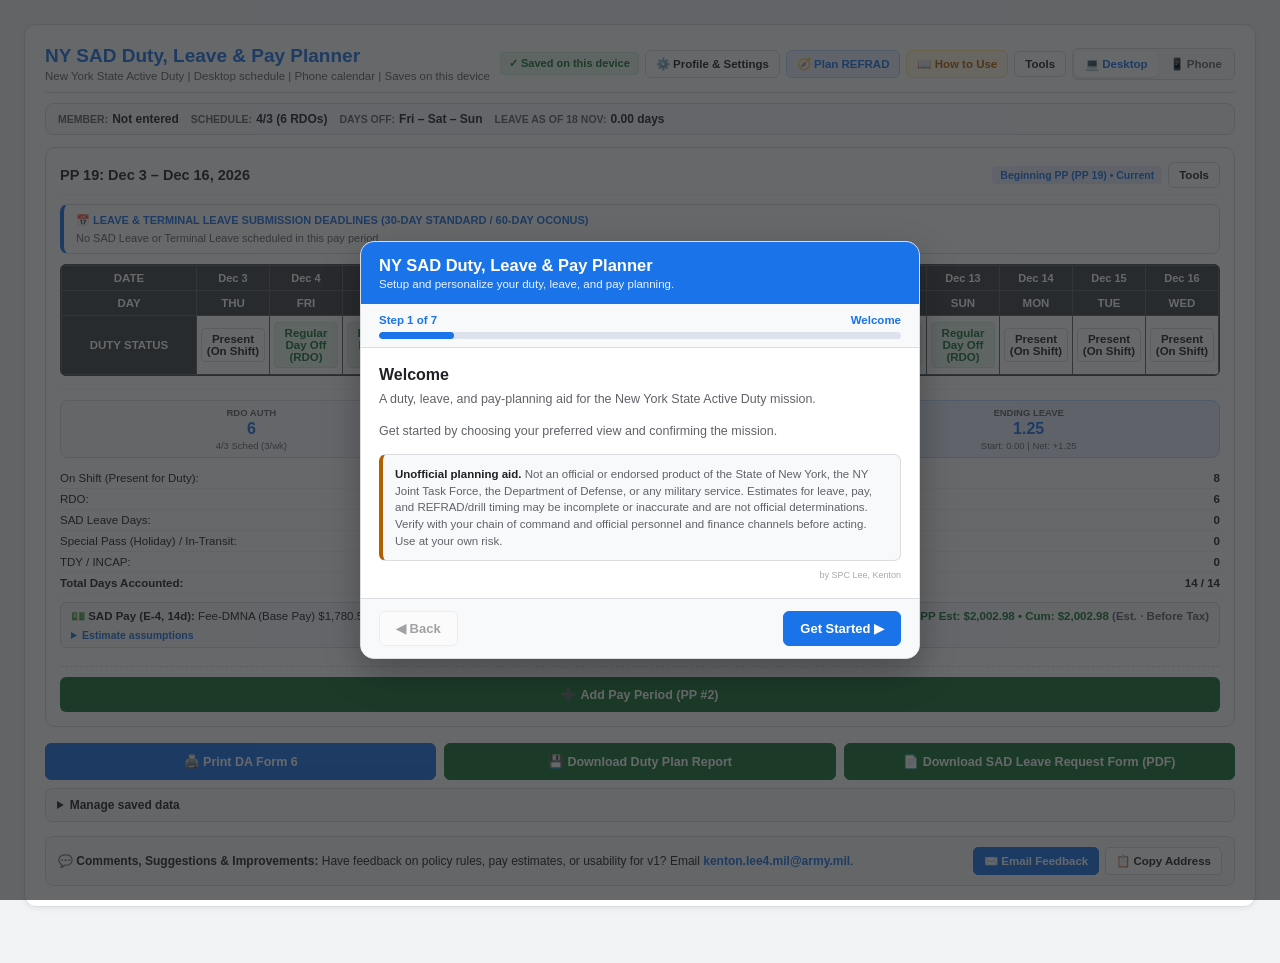
==== index.html @ 1befee6a "Show ZIP/MHA after BAH entitlement, tiny credit, shorter disclaimer, app icons Co-authored-by: copil" ====
<!DOCTYPE html>
<html lang="en">
<head>
  <meta charset="UTF-8">
  <meta name="viewport" content="width=device-width, initial-scale=1.0, maximum-scale=1.0, user-scalable=no">
  <link rel="manifest" href="./manifest.json">
  <meta name="theme-color" content="#1a73e8">
  <link rel="icon" type="image/png" href="./icons/icon-192.png">
  <link rel="apple-touch-icon" href="./icons/apple-touch-icon.png">
  <meta name="apple-mobile-web-app-capable" content="yes">
  <meta name="apple-mobile-web-app-title" content="NY SAD Planner">
  <title>NY SAD Duty, Leave &amp; Pay Planner</title>
  <style>
<!-- 01-theme-and-layout.css -->

/*
 * Maintainer map: edit the light/dark theme tokens in [EDIT-COLORS]; component and
 * responsive layout styles follow. Rebuild generated HTML with build.ps1.
 */

html, body {
  height: 100%;
  margin: 0;
  padding: 0;
}

/* ====================================================================================
   [EDIT-COLORS] THEME COLORS
   ==================================================================================== */
:root {
  color-scheme: light;
  --primary: #1a73e8;
  --primary-bg: #e8f0fe;
  --success: #137333;
  --success-bg: #e6f4ea;
  --danger: #c5221f;
  --danger-bg: #fce8e6;
  --warning: #b06000;
  --warning-bg: #fef7e0;
  --border: #dadce0;
  --bg-light: #f8f9fa;
  --surface: #ffffff;
  --page-bg: #f1f3f4;
  --text-main: #202124;
  --text-sub: #5f6368;
  --primary-strong: #174ea6;
  --warning-strong: #7a4300;
  --status-rdo-bg: #e6f4ea;
  --status-rdo-text: #137333;
  --status-rdo-border: #ceead6;
  --status-leave-bg: #e8f0fe;
  --status-leave-text: #1a73e8;
  --status-leave-border: #d2e3fc;
  --status-refrad-bg: #ede7f6;
  --status-refrad-text: #4527a0;
  --status-refrad-border: #b39ddb;
  --status-transit-bg: #e1f5fe;
  --status-transit-text: #0277bd;
  --status-transit-border: #b3e5fc;
  --status-drill-bg: #fffde7;
  --status-drill-text: #f57f17;
  --status-drill-border: #fff9c4;
  --status-incap-bg: #fce8e6;
  --status-incap-text: #c5221f;
  --status-incap-border: #f5c2c0;
  --status-terminal-bg: #f3e5f5;
  --status-terminal-text: #6a1b9a;
  --status-terminal-border: #ce93d8;
  --status-off-bg: #eceff1;
  --status-off-text: #78909c;
  --status-off-border: #cfd8dc;
}

:root[data-theme="dark"] {
  color-scheme: dark;
  --primary: #9bb9e5;
  --primary-bg: #303b4d;
  --success: #a0c4aa;
  --success-bg: #304036;
  --danger: #d99a96;
  --danger-bg: #443536;
  --warning: #d8c18c;
  --warning-bg: #413c31;
  --border: #44474d;
  --bg-light: #2b2e33;
  --surface: #25272b;
  --page-bg: #1f2023;
  --text-main: #d1d4da;
  --text-sub: #a5a9b1;
  --primary-strong: #b2c5e1;
  --warning-strong: #dfc991;
  --status-rdo-bg: #2f4035;
  --status-rdo-text: #a5c9ad;
  --status-rdo-border: #45584a;
  --status-leave-bg: #2d394b;
  --status-leave-text: #a9c4e8;
  --status-leave-border: #43536b;
  --status-refrad-bg: #3b3345;
  --status-refrad-text: #c2add8;
  --status-refrad-border: #574967;
  --status-transit-bg: #2b3b40;
  --status-transit-text: #9ac4ce;
  --status-transit-border: #40565b;
  --status-drill-bg: #403a2e;
  --status-drill-text: #d0bb89;
  --status-drill-border: #5a513f;
  --status-incap-bg: #443334;
  --status-incap-text: #d5a09d;
  --status-incap-border: #5e4445;
  --status-terminal-bg: #3b3240;
  --status-terminal-text: #c3a9d0;
  --status-terminal-border: #54475c;
  --status-off-bg: #303338;
  --status-off-text: #a6adb5;
  --status-off-border: #484c52;
}

@media (prefers-color-scheme: dark) {
  :root:not([data-theme]) {
    color-scheme: dark;
    --primary: #9bb9e5;
    --primary-bg: #303b4d;
    --success: #a0c4aa;
    --success-bg: #304036;
    --danger: #d99a96;
    --danger-bg: #443536;
    --warning: #d8c18c;
    --warning-bg: #413c31;
    --border: #44474d;
    --bg-light: #2b2e33;
    --surface: #25272b;
    --page-bg: #1f2023;
    --text-main: #d1d4da;
    --text-sub: #a5a9b1;
    --primary-strong: #b2c5e1;
    --warning-strong: #dfc991;
    --status-rdo-bg: #2f4035;
    --status-rdo-text: #a5c9ad;
    --status-rdo-border: #45584a;
    --status-leave-bg: #2d394b;
    --status-leave-text: #a9c4e8;
    --status-leave-border: #43536b;
    --status-refrad-bg: #3b3345;
    --status-refrad-text: #c2add8;
    --status-refrad-border: #574967;
    --status-transit-bg: #2b3b40;
    --status-transit-text: #9ac4ce;
    --status-transit-border: #40565b;
    --status-drill-bg: #403a2e;
    --status-drill-text: #d0bb89;
    --status-drill-border: #5a513f;
    --status-incap-bg: #443334;
    --status-incap-text: #d5a09d;
    --status-incap-border: #5e4445;
    --status-terminal-bg: #3b3240;
    --status-terminal-text: #c3a9d0;
    --status-terminal-border: #54475c;
    --status-off-bg: #303338;
    --status-off-text: #a6adb5;
    --status-off-border: #484c52;
  }
}

* {
  box-sizing: border-box;
  -webkit-tap-highlight-color: transparent;
}

body {
  font-family: 'Segoe UI', Roboto, Arial, sans-serif;
  padding: 16px;
  padding-bottom: 48px;
  background: var(--page-bg);
  color: var(--text-main);
  -webkit-print-color-adjust: exact !important;
  print-color-adjust: exact !important;
}

@media (max-width: 640px) {
  body { padding: 6px; padding-bottom: 36px; }
}

@page {
  size: landscape;
  margin: 4mm;
}

@media print {
  :root[data-theme="dark"] {
    color-scheme: light;
    --primary: #1a73e8;
    --primary-bg: #e8f0fe;
    --success: #137333;
    --success-bg: #e6f4ea;
    --danger: #c5221f;
    --danger-bg: #fce8e6;
    --warning: #b06000;
    --warning-bg: #fef7e0;
    --border: #dadce0;
    --bg-light: #f8f9fa;
    --surface: #ffffff;
    --page-bg: #f1f3f4;
    --text-main: #202124;
    --text-sub: #5f6368;
    --primary-strong: #174ea6;
    --warning-strong: #7a4300;
    --status-rdo-bg: #e6f4ea;
    --status-rdo-text: #137333;
    --status-rdo-border: #ceead6;
    --status-leave-bg: #e8f0fe;
    --status-leave-text: #1a73e8;
    --status-leave-border: #d2e3fc;
    --status-refrad-bg: #ede7f6;
    --status-refrad-text: #4527a0;
    --status-refrad-border: #b39ddb;
    --status-transit-bg: #e1f5fe;
    --status-transit-text: #0277bd;
    --status-transit-border: #b3e5fc;
    --status-drill-bg: #fffde7;
    --status-drill-text: #f57f17;
    --status-drill-border: #fff9c4;
    --status-incap-bg: #fce8e6;
    --status-incap-text: #c5221f;
    --status-incap-border: #f5c2c0;
    --status-terminal-bg: #f3e5f5;
    --status-terminal-text: #6a1b9a;
    --status-terminal-border: #ce93d8;
    --status-off-bg: #eceff1;
    --status-off-text: #78909c;
    --status-off-border: #cfd8dc;
  }

  html, body {
    zoom: 0.72;
    background: #ffffff !important;
    color: #202124 !important;
    padding: 0 !important;
    margin: 0 !important;
  }
  .calc-card {
    max-width: 100% !important;
    border: none !important;
    box-shadow: none !important;
    padding: 0 !important;
  }
  .da6-matrix-container { overflow: visible !important; }
  .da6-table { min-width: 0 !important; width: 100% !important; }
  .btn-row, .pp-action-row, .view-toggle-bar, .range-builder-card,
  .header-range-btn, .header-sop-btn, .header-settings-btn, .header-refrad-btn,
  .sop-modal-backdrop, .wizard-backdrop, .settings-backdrop, .sp-conflict-backdrop, .refrad-planner-backdrop,
  .error-jump-banner, .status-sheet-card, .instructions-banner,
  .pp-header-range-btn, .header-more-tools, .phone-tools, .pp-more-tools, .mobile-pp-navigator, .data-management-options,
  .mobile-cal-hint-bar, .feedback-footer-card {
    display: none !important;
  }
}

.calc-card {
  background: var(--surface);
  border: 1px solid var(--border);
  border-radius: 12px;
  padding: 20px;
  max-width: 1240px;
  margin: 0 auto;
  box-shadow: 0 2px 6px rgba(0,0,0,0.06);
  width: 100%;
  min-width: 0;
}

@media (max-width: 640px) {
  .calc-card { padding: 8px; border-radius: 8px; }
}

/* ====================================================================================
   HEADER & QUICK PROFILE STRIP
   ==================================================================================== */
.header-top {
  display: flex;
  justify-content: space-between;
  align-items: center;
  flex-wrap: wrap;
  gap: 10px;
  margin-bottom: 10px;
  padding-bottom: 10px;
  border-bottom: 1px solid var(--border);
}

.calc-title {
  font-size: 19px;
  font-weight: 700;
  margin: 0 0 3px 0;
  color: var(--primary);
}

@media (max-width: 640px) {
  .calc-title { font-size: 16px; }
}

.calc-sub {
  font-size: 11.5px;
  color: var(--text-sub);
  margin: 0;
}

.header-right-actions {
  display: flex;
  align-items: center;
  gap: 6px;
  flex-wrap: wrap;
}

.save-badge {
  font-size: 11px;
  font-weight: 700;
  color: var(--success);
  background: var(--success-bg);
  padding: 4px 8px;
  border-radius: 4px;
  border: 1px solid #ceead6;
}

.save-badge-error {
  color: var(--danger);
  background: var(--danger-bg);
  border-color: #f5c2c0;
}

.undo-schedule-btn {
  padding: 6px 9px;
  font-size: 11.5px;
  font-weight: 700;
  background: var(--primary-bg);
  color: var(--primary);
  border: 1px solid #b3d7ff;
  border-radius: 6px;
  cursor: pointer;
}

.header-more-tools,
.pp-more-tools {
  position: relative;
}

.phone-tools {
  display: none;
  position: relative;
}

.phone-tools > summary {
  list-style: none;
  padding: 6px 10px;
  font-size: 11.5px;
  font-weight: 700;
  color: var(--text-main);
  background: var(--surface);
  border: 1px solid var(--border);
  border-radius: 6px;
  cursor: pointer;
}

.phone-tools > summary::-webkit-details-marker { display: none; }
.phone-tools[open] > summary { border-color: var(--primary); color: var(--primary); }

.phone-tools-menu {
  position: fixed;
  z-index: 30;
  top: calc(env(safe-area-inset-top, 0px) + 56px);
  right: max(12px, env(safe-area-inset-right, 0px));
  display: grid;
  gap: 5px;
  width: min(280px, calc(100vw - 24px));
  max-height: min(70dvh, 520px);
  overflow-y: auto;
  padding: 8px;
  background: var(--surface);
  border: 1px solid var(--border);
  border-radius: 8px;
  box-shadow: 0 4px 16px rgba(0, 0, 0, 0.18);
}

.range-field[hidden] { display: none; }

.phone-tools-group-title {
  padding: 5px 4px 2px;
  color: var(--text-sub);
  font-size: 10px;
  font-weight: 800;
  letter-spacing: 0.04em;
  text-transform: uppercase;
}

.phone-tools-button {
  width: 100%;
  min-height: 38px;
  padding: 8px 10px;
  color: var(--text-main);
  background: var(--bg-light);
  border: 1px solid var(--border);
  border-radius: 6px;
  text-align: left;
  font-size: 12px;
  font-weight: 650;
  cursor: pointer;
}

.phone-tools-button:hover,
.phone-tools-button:focus-visible { border-color: var(--primary); color: var(--primary); }
.phone-tools-button[hidden] { display: none; }
.phone-tools-button[href],
.more-tools-button[href] { display: block; text-decoration: none; }

.header-more-tools > summary,
.pp-more-tools > summary {
  list-style: none;
  padding: 6px 10px;
  font-size: 11.5px;
  font-weight: 700;
  color: var(--text-main);
  background: var(--surface);
  border: 1px solid var(--border);
  border-radius: 6px;
  cursor: pointer;
}

.header-more-tools > summary::-webkit-details-marker,
.pp-more-tools > summary::-webkit-details-marker { display: none; }

.header-more-tools[open] > summary,
.pp-more-tools[open] > summary {
  border-color: var(--primary);
  color: var(--primary);
}

.more-tools-menu {
  position: absolute;
  z-index: 20;
  right: 0;
  top: calc(100% + 4px);
  min-width: 190px;
  display: grid;
  gap: 5px;
  padding: 7px;
  background: var(--surface);
  border: 1px solid var(--border);
  border-radius: 7px;
  box-shadow: 0 3px 12px rgba(0, 0, 0, 0.14);
}

.more-tools-button {
  width: 100%;
  padding: 7px 9px;
  color: var(--text-main);
  background: var(--bg-light);
  border: 1px solid var(--border);
  border-radius: 5px;
  text-align: left;
  font-size: 11.5px;
  font-weight: 600;
  cursor: pointer;
}

.more-tools-button:hover { border-color: var(--primary); color: var(--primary); }

.header-settings-btn {
  padding: 6px 10px;
  font-size: 11.5px;
  font-weight: 700;
  background: var(--surface);
  color: var(--text-main);
  border: 1px solid var(--border);
  border-radius: 6px;
  cursor: pointer;
}

.header-settings-btn:hover {
  background: var(--bg-light);
  border-color: var(--primary);
  color: var(--primary);
}

.header-refrad-btn {
  padding: 6px 10px;
  font-size: 11.5px;
  font-weight: 700;
  background: var(--primary-bg);
  color: var(--primary);
  border: 1px solid #b3d7ff;
  border-radius: 6px;
  cursor: pointer;
}

.header-refrad-btn:hover { background: #d2e3fc; }

.header-range-btn {
  padding: 6px 10px;
  font-size: 11.5px;
  font-weight: 700;
  background: var(--primary-bg);
  color: var(--primary);
  border: 1px solid #b3d7ff;
  border-radius: 6px;
  cursor: pointer;
}

.header-range-btn:hover { background: #d2e3fc; }

.header-sop-btn {
  padding: 6px 10px;
  font-size: 11.5px;
  font-weight: 700;
  background: var(--warning-bg);
  color: var(--warning);
  border: 1px solid #fde293;
  border-radius: 6px;
  cursor: pointer;
}

.header-sop-btn:hover { background: #feefc3; }

.view-toggle-bar {
  display: flex;
  background: var(--bg-light);
  border: 1px solid var(--border);
  border-radius: 6px;
  padding: 2px;
  gap: 2px;
}

.view-toggle-btn {
  padding: 6px 10px;
  font-size: 11.5px;
  font-weight: 600;
  border: none;
  border-radius: 4px;
  background: transparent;
  color: var(--text-sub);
  cursor: pointer;
}

.view-toggle-btn.active {
  background: var(--surface);
  color: var(--primary);
  box-shadow: 0 1px 2px rgba(0,0,0,0.1);
}

.quick-profile-strip {
  display: flex;
  justify-content: space-between;
  align-items: center;
  flex-wrap: wrap;
  gap: 8px;
  background: var(--bg-light);
  border: 1px solid var(--border);
  border-radius: 8px;
  padding: 8px 12px;
  margin-bottom: 12px;
  font-size: 12px;
}

.mobile-pp-navigator {
  display: none;
  padding: 7px;
  margin: 0 0 10px;
  background: var(--bg-light);
  border: 1px solid var(--border);
  border-radius: 8px;
}

.mobile-pp-nav-controls {
  display: flex;
  align-items: center;
  gap: 6px;
}

.mobile-pp-position {
  display: block;
  padding: 4px 2px 0;
  color: var(--text-sub);
  font-size: 10px;
  font-weight: 600;
}

.mobile-pp-position:empty { display: none; }

.mobile-pp-navigator[hidden] { display: none !important; }

.mobile-pp-select {
  flex: 1;
  min-width: 0;
  min-height: 38px;
  padding: 6px 8px;
  color: var(--text-main);
  background: var(--surface);
  border: 1px solid var(--border);
  border-radius: 6px;
  font-size: 12px;
  font-weight: 700;
}

.mobile-pp-arrow,
.mobile-current-pp-button {
  min-width: 38px;
  min-height: 38px;
  padding: 5px 9px;
  color: var(--primary);
  background: var(--surface);
  border: 1px solid var(--border);
  border-radius: 6px;
  font-size: 15px;
  font-weight: 700;
  cursor: pointer;
}

.mobile-current-pp-button {
  white-space: nowrap;
  font-size: 11px;
}

.mobile-pp-arrow:disabled {
  color: var(--text-sub);
  cursor: not-allowed;
  opacity: 0.55;
}

.sr-only {
  position: absolute;
  width: 1px;
  height: 1px;
  padding: 0;
  margin: -1px;
  overflow: hidden;
  clip: rect(0, 0, 0, 0);
  white-space: nowrap;
  border: 0;
}

.phone-view-active .header-refrad-btn,
.phone-view-active .header-more-tools,
.phone-view-active .pp-more-tools,
.phone-view-active .btn-add-pp { display: none; }

.phone-view-active .phone-tools { display: block; }
.phone-view-active .mobile-pp-navigator:not([hidden]) { display: flex; }

.quick-profile-chips {
  display: flex;
  flex-wrap: wrap;
  gap: 6px 12px;
  align-items: center;
  color: var(--text-main);
}

.qp-chip {
  display: inline-flex;
  align-items: center;
  gap: 4px;
}

.qp-label {
  font-size: 10.5px;
  font-weight: 700;
  text-transform: uppercase;
  color: var(--text-sub);
}

.qp-edit-link {
  background: var(--surface);
  color: var(--primary);
  border: 1px solid #b3d7ff;
  border-radius: 5px;
  padding: 4px 9px;
  font-size: 11.5px;
  font-weight: 700;
  cursor: pointer;
  white-space: nowrap;
}

.qp-edit-link:hover { background: var(--primary-bg); }

/* ====================================================================================
   STICKY ONE-TAP ERROR JUMP BANNER
   ==================================================================================== */
.error-jump-banner {
  display: none;
  position: sticky;
  top: 8px;
  z-index: 850;
  background: var(--danger);
  color: #ffffff;
  border-radius: 8px;
  padding: 9px 12px;
  margin-bottom: 12px;
  box-shadow: 0 4px 14px rgba(197, 34, 31, 0.35);
  align-items: center;
  justify-content: space-between;
  gap: 10px;
  flex-wrap: wrap;
  cursor: pointer;
}

.error-jump-banner.visible {
  display: flex;
}

.error-jump-text {
  font-size: 12.5px;
  font-weight: 700;
  line-height: 1.3;
}

.error-jump-btn {
  background: var(--surface);
  color: var(--danger);
  border: none;
  border-radius: 5px;
  padding: 6px 11px;
  font-size: 11.5px;
  font-weight: 800;
  cursor: pointer;
  white-space: nowrap;
}

@keyframes errorFlashPulse {
  0%   { box-shadow: 0 0 0 0 rgba(197, 34, 31, 0.7); }
  50%  { box-shadow: 0 0 0 8px rgba(197, 34, 31, 0); }
  100% { box-shadow: 0 0 0 0 rgba(197, 34, 31, 0); }
}

.error-flash {
  animation: errorFlashPulse 0.9s ease 2;
}

/* ====================================================================================
   MODALS: 5-STEP WIZARD, EDIT SETTINGS, SOP, & SPECIAL PASS CONFLICT
   ==================================================================================== */
.wizard-backdrop, .settings-backdrop, .sop-modal-backdrop, .sp-conflict-backdrop {
  display: none;
  position: fixed;
  inset: 0;
  background: rgba(32, 33, 36, 0.68);
  z-index: 9999;
  padding: 14px;
  align-items: center;
  justify-content: center;
}

.wizard-backdrop.open, .settings-backdrop.open, .sop-modal-backdrop.open, .sp-conflict-backdrop.open {
  display: flex;
}

.wizard-dialog {
  background: var(--surface);
  border: 1px solid var(--border);
  border-radius: 14px;
  max-width: 560px;
  width: 100%;
  max-height: 92vh;
  display: flex;
  flex-direction: column;
  box-shadow: 0 14px 36px rgba(0, 0, 0, 0.28);
  overflow: hidden;
}

.wizard-header {
  padding: 14px 18px;
  background: var(--primary);
  color: #ffffff;
  flex-shrink: 0;
}

.wizard-header h2 { margin: 0; font-size: 16.5px; font-weight: 700; }
.wizard-header p  { margin: 3px 0 0; font-size: 11.5px; opacity: 0.92; }

.wizard-progress-wrap {
  padding: 10px 18px 8px;
  background: var(--bg-light);
  border-bottom: 1px solid var(--border);
  flex-shrink: 0;
}

.wizard-progress-top {
  display: flex;
  justify-content: space-between;
  align-items: center;
  font-size: 11.5px;
  font-weight: 700;
  color: var(--primary);
  margin-bottom: 6px;
}

.wizard-progress-track {
  width: 100%;
  height: 7px;
  background: #dce3ec;
  border-radius: 999px;
  overflow: hidden;
}

.wizard-progress-fill {
  height: 100%;
  width: 20%;
  background: var(--primary);
  border-radius: 999px;
  transition: width 0.25s ease;
}

.wizard-body {
  padding: 18px;
  overflow-y: auto;
  flex: 1;
  -webkit-overflow-scrolling: touch;
}

.wizard-step { display: none; }
.wizard-step.active { display: block; }

.wizard-step-title {
  font-size: 16px;
  font-weight: 700;
  color: var(--text-main);
  margin: 0 0 6px 0;
}

.wizard-step-desc {
  font-size: 12.5px;
  color: var(--text-sub);
  margin: 0 0 14px 0;
  line-height: 1.45;
}

.welcome-disclaimer {
  padding: 11px 12px;
  border: 1px solid var(--border);
  border-left: 4px solid var(--warning);
  border-radius: 7px;
  background: var(--bg-light);
  color: var(--text-sub);
  font-size: 11.5px;
  line-height: 1.45;
}

.welcome-credit {
  margin: 10px 0 0;
  text-align: right;
  font-size: 9px;
  line-height: 1;
  color: var(--text-sub);
  opacity: 0.55;
}

.welcome-disclaimer p { margin: 0 0 8px; }
.welcome-disclaimer p:last-child { margin-bottom: 0; }
.welcome-disclaimer strong { color: var(--text-main); }

.wizard-view-grid {
  display: grid;
  grid-template-columns: repeat(2, 1fr);
  gap: 10px;
}

.wizard-view-card {
  border: 2px solid var(--border);
  border-radius: 10px;
  padding: 16px 12px;
  text-align: center;
  cursor: pointer;
  background: var(--surface);
  transition: border-color 0.15s, background 0.15s, box-shadow 0.15s;
}

.wizard-view-card:hover {
  border-color: #93bbfd;
  background: #f8fbff;
}

.wizard-view-card.selected {
  border-color: var(--primary);
  background: var(--primary-bg);
  box-shadow: 0 0 0 2px rgba(26, 115, 232, 0.22);
}

.wizard-view-icon { font-size: 28px; margin-bottom: 6px; }
.wizard-view-name { font-size: 14px; font-weight: 700; color: var(--text-main); }
.wizard-view-sub  { font-size: 11px; color: var(--text-sub); margin-top: 4px; line-height: 1.3; }

.wizard-form-stack {
  display: flex;
  flex-direction: column;
  gap: 11px;
}

.wizard-field-grid-2 {
  display: grid;
  grid-template-columns: repeat(2, 1fr);
  gap: 10px;
}

@media (max-width: 520px) {
  .wizard-field-grid-2 { grid-template-columns: 1fr; }
}

.wizard-offer-box {
  background: var(--bg-light);
  border: 1px solid var(--border);
  border-radius: 10px;
  padding: 14px;
  display: flex;
  flex-direction: column;
  gap: 10px;
}

.wizard-offer-btn {
  width: 100%;
  padding: 12px 14px;
  border-radius: 8px;
  font-size: 13.5px;
  font-weight: 700;
  cursor: pointer;
  border: 1px solid transparent;
  text-align: center;
}

.wizard-offer-btn.sop-cta {
  background: var(--warning-bg);
  color: var(--warning);
  border-color: #fde293;
}

.wizard-offer-btn.skip-cta {
  background: var(--success);
  color: #ffffff;
}

.wizard-footer {
  display: flex;
  justify-content: space-between;
  align-items: center;
  padding: 12px 18px;
  background: var(--bg-light);
  border-top: 1px solid var(--border);
  gap: 8px;
  flex-shrink: 0;
}

.wiz-btn {
  padding: 9px 16px;
  border-radius: 6px;
  font-size: 13px;
  font-weight: 700;
  cursor: pointer;
  border: 1px solid var(--border);
  background: var(--surface);
  color: var(--text-main);
}

.wiz-btn-primary {
  background: var(--primary);
  color: #ffffff;
  border-color: var(--primary);
}

.wiz-btn:disabled {
  opacity: 0.4;
  cursor: default;
}

/* Profile and planner settings modal & export guard */
.settings-dialog {
  background: var(--surface);
  border: 1px solid var(--border);
  border-radius: 12px;
  max-width: 680px;
  width: 100%;
  max-height: 92vh;
  display: flex;
  flex-direction: column;
  box-shadow: 0 12px 32px rgba(0, 0, 0, 0.25);
  overflow: hidden;
}

.settings-header {
  display: flex;
  justify-content: space-between;
  align-items: center;
  padding: 12px 16px;
  background: var(--primary);
  color: #ffffff;
  flex-shrink: 0;
}

.settings-header h3 { margin: 0; font-size: 15.5px; font-weight: 700; }
.settings-header p  { margin: 2px 0 0; font-size: 11px; opacity: 0.9; }

.settings-body {
  padding: 16px;
  overflow-y: auto;
  flex: 1;
  -webkit-overflow-scrolling: touch;
}

.settings-guard-alert {
  display: none;
  background: var(--danger-bg);
  color: var(--danger);
  border: 1px solid #f5c2c0;
  border-left: 4px solid var(--danger);
  border-radius: 7px;
  padding: 10px 12px;
  margin-bottom: 14px;
  font-size: 12.5px;
  font-weight: 600;
  line-height: 1.4;
}

.settings-guard-alert.visible { display: block; }

.settings-section-title {
  font-size: 11px;
  font-weight: 800;
  text-transform: uppercase;
  letter-spacing: 0.4px;
  color: var(--primary);
  margin: 0 0 8px 0;
}

.settings-advanced-details,
.data-management-options {
  margin: 8px 0 14px;
  padding: 9px 11px;
  border: 1px solid var(--border);
  border-radius: 7px;
  background: var(--bg-light);
}

.settings-advanced-details > summary,
.data-management-options > summary {
  cursor: pointer;
  font-size: 12px;
  font-weight: 700;
}

.details-helper,
.field-helper {
  display: block;
  margin: 4px 0 6px;
  color: var(--text-sub);
  font-size: 10.5px;
  line-height: 1.35;
}

.data-management-actions {
  display: flex;
  gap: 8px;
  flex-wrap: wrap;
}

.settings-grid-2 {
  display: grid;
  grid-template-columns: repeat(2, 1fr);
  gap: 10px;
  margin-bottom: 14px;
}

@media (max-width: 560px) {
  .settings-grid-2 { grid-template-columns: 1fr; }
}

.field-group {
  display: flex;
  flex-direction: column;
  gap: 4px;
  min-width: 0;
}

.field-group[hidden] { display: none !important; }

.field-group label {
  font-size: 10.5px;
  font-weight: 700;
  text-transform: uppercase;
  color: var(--text-sub);
}

.top-select, .top-input, .sm-input, .btn-action {
  padding: 8px 10px;
  font-size: 13px;
  font-weight: 600;
  border: 1px solid var(--border);
  border-radius: 6px;
  background: var(--surface);
  color: var(--text-main);
  width: 100%;
  min-width: 0;
}

.top-input { color: var(--primary); }
.top-select, .btn-action { cursor: pointer; }
.btn-action { width: auto; white-space: nowrap; }
.btn-action:hover { background: var(--bg-light); }

.field-missing {
  border: 2px solid var(--danger) !important;
  background: var(--danger-bg) !important;
  box-shadow: 0 0 0 2px rgba(197, 34, 31, 0.18);
}

.field-missing-hint {
  display: none;
  font-size: 10.5px;
  font-weight: 700;
  color: var(--danger);
}

.field-group.has-missing .field-missing-hint {
  display: block;
}

.settings-divider {
  border: none;
  border-top: 1px solid var(--border);
  margin: 14px 0;
}

.settings-footer {
  display: flex;
  justify-content: space-between;
  align-items: center;
  flex-wrap: wrap;
  gap: 8px;
  padding: 12px 16px;
  background: var(--bg-light);
  border-top: 1px solid var(--border);
  flex-shrink: 0;
}

.btn-rerun-wizard {
  background: var(--surface);
  color: var(--primary);
  border: 1px solid #b3d7ff;
  padding: 8px 12px;
  border-radius: 6px;
  font-size: 12px;
  font-weight: 700;
  cursor: pointer;
}

.btn-rerun-wizard:hover { background: var(--primary-bg); }

.settings-save-btn {
  background: var(--primary);
  color: #ffffff;
  border: none;
  padding: 9px 16px;
  border-radius: 6px;
  font-size: 12.5px;
  font-weight: 700;
  cursor: pointer;
}

.settings-save-btn.guard-proceed {
  background: var(--success);
}

/* Special Pass Conflict & Past-Date Confirmation Modal */
.sp-conflict-dialog {
  background: var(--surface);
  border: 1px solid var(--border);
  border-radius: 12px;
  max-width: 500px;
  width: 100%;
  max-height: 90vh;
  display: flex;
  flex-direction: column;
  box-shadow: 0 14px 34px rgba(0, 0, 0, 0.28);
  overflow: hidden;
}

.sp-conflict-header {
  display: flex;
  justify-content: space-between;
  align-items: center;
  padding: 12px 16px;
  background: var(--warning);
  color: #ffffff;
}

.sp-conflict-header.danger-mode { background: var(--danger); }
.sp-conflict-header h3 { margin: 0; font-size: 15px; font-weight: 700; }

.sp-conflict-body {
  padding: 16px;
  font-size: 13px;
  line-height: 1.5;
  color: var(--text-main);
  overflow-y: auto;
}

.sp-conflict-callout {
  background: var(--warning-bg);
  border: 1px solid #fde293;
  border-left: 4px solid var(--warning);
  border-radius: 7px;
  padding: 10px 12px;
  margin-bottom: 12px;
  font-size: 12.5px;
  color: var(--warning-strong);
}

.sp-conflict-callout.danger-callout {
  background: var(--danger-bg);
  border-color: #f5c2c0;
  border-left-color: var(--danger);
  color: var(--danger);
}

.sp-conflict-note {
  font-size: 11.5px;
  color: var(--text-sub);
  margin: 0 0 12px 0;
}

.sp-conflict-actions {
  display: flex;
  flex-direction: column;
  gap: 8px;
}

.sp-conflict-btn {
  width: 100%;
  padding: 10px 12px;
  border-radius: 7px;
  font-size: 12.5px;
  font-weight: 700;
  cursor: pointer;
  border: 1px solid var(--border);
  background: var(--surface);
  color: var(--text-main);
  text-align: center;
}

.sp-conflict-btn.primary { background: var(--primary); color: #ffffff; border-color: var(--primary); }
.sp-conflict-btn.warn    { background: var(--warning); color: #ffffff; border-color: var(--warning); }
.sp-conflict-btn.danger  { background: var(--danger);  color: #ffffff; border-color: var(--danger); }
.sp-conflict-btn.subtle  { background: var(--bg-light); color: var(--text-sub); }

/* ====================================================================================
   [EDIT-SOP-MODAL] STYLES FOR BUILT-IN HOW-TO / SOP MODAL (DESKTOP + PHONE)
   ==================================================================================== */
.sop-modal-dialog {
  background: var(--surface);
  border: 1px solid var(--border);
  border-radius: 12px;
  max-width: 820px;
  width: 100%;
  max-height: 90vh;
  display: flex;
  flex-direction: column;
  box-shadow: 0 12px 32px rgba(0, 0, 0, 0.25);
  overflow: hidden;
}

.sop-modal-header {
  display: flex;
  justify-content: space-between;
  align-items: center;
  padding: 12px 16px;
  background: var(--primary);
  color: #ffffff;
  flex-shrink: 0;
}

.sop-modal-header h3 { margin: 0; font-size: 15.5px; font-weight: 700; }
.sop-modal-header p  { margin: 2px 0 0; font-size: 11px; opacity: 0.9; }

.sop-close-x {
  background: rgba(255, 255, 255, 0.18);
  border: 1px solid rgba(255, 255, 255, 0.35);
  color: #ffffff;
  border-radius: 6px;
  padding: 6px 10px;
  font-size: 12px;
  font-weight: 700;
  cursor: pointer;
  flex-shrink: 0;
}

.sop-close-x:hover { background: rgba(255, 255, 255, 0.3); }

.sop-tabs-bar {
  display: grid;
  grid-template-columns: repeat(4, 1fr);
  gap: 4px;
  padding: 6px 10px;
  background: var(--bg-light);
  border-bottom: 1px solid var(--border);
  flex-shrink: 0;
}

.sop-tab-btn {
  padding: 7px 6px;
  font-size: 11.5px;
  font-weight: 700;
  border: 1px solid transparent;
  border-radius: 6px;
  background: transparent;
  color: var(--text-sub);
  cursor: pointer;
  text-align: center;
}

.sop-tab-btn.active {
  background: var(--surface);
  color: var(--primary);
  border-color: var(--border);
  box-shadow: 0 1px 2px rgba(0,0,0,0.06);
}

.sop-modal-body {
  padding: 14px 16px;
  font-size: 13px;
  line-height: 1.45;
  color: var(--text-main);
  overflow-y: auto;
  flex: 1;
  -webkit-overflow-scrolling: touch;
}

.sop-panel { display: none; }
.sop-panel.active { display: block; }

.sop-step-card { background: var(--bg-light); border: 1px solid var(--border); border-left: 4px solid var(--primary); border-radius: 8px; padding: 10px 12px; margin-bottom: 10px; }
.sop-step-card.warn-card { border-left-color: var(--warning); background: var(--warning-bg); }
.sop-step-card.success-card { border-left-color: var(--success); background: var(--success-bg); }
.sop-step-title { font-weight: 700; font-size: 13px; margin-bottom: 4px; }
.sop-list { margin: 4px 0 0 16px; padding: 0; }
.sop-list li { margin-bottom: 4px; }

.sop-modal-footer {
  display: flex;
  justify-content: space-between;
  align-items: center;
  padding: 10px 14px;
  background: var(--bg-light);
  border-top: 1px solid var(--border);
  font-size: 11px;
  color: var(--text-sub);
  flex-shrink: 0;
}

@media (max-width: 640px) {
  .sop-modal-backdrop, .wizard-backdrop, .settings-backdrop, .sp-conflict-backdrop, .refrad-planner-backdrop { padding: 0; }
  .sop-modal-dialog, .wizard-dialog, .settings-dialog, .sp-conflict-dialog, .refrad-planner-dialog {
    max-width: 100%; height: 100%; max-height: 100dvh; border-radius: 0; border: none;
  }
  .sop-modal-header { padding: 10px 12px; }
  .sop-modal-header h3 { font-size: 14px; }
  .sop-modal-header p { display: none; }
  .sop-tabs-bar { grid-template-columns: repeat(2, 1fr); padding: 6px 8px; }
  .sop-tab-btn { font-size: 11px; padding: 6px 4px; }
  .sop-modal-body { padding: 10px; }
  .refrad-planner-header { padding: 12px; }
  .refrad-planner-body { padding: 12px; }
  .refrad-planner-footer { padding: 0 12px 12px; }
}

/* ====================================================================================
   PLAN RANGE BUILDER CARD (WITH 120-MILE IN-TRANSIT QUALIFICATION QUESTION)
   ==================================================================================== */
.range-builder-card {
  display: none;
  background: var(--surface);
  border: 2px solid var(--primary);
  border-radius: 10px;
  padding: 12px;
  margin-bottom: 12px;
  box-shadow: 0 4px 14px rgba(0, 0, 0, 0.12);
}

.range-builder-card.open { display: block; }

.range-builder-hdr {
  display: flex;
  justify-content: space-between;
  align-items: center;
  margin-bottom: 10px;
  padding-bottom: 6px;
  border-bottom: 1px solid var(--border);
}

.range-builder-title { font-size: 13.5px; font-weight: 700; color: var(--primary); }

.range-builder-grid {
  display: grid;
  grid-template-columns: repeat(2, minmax(0, 1fr));
  gap: 8px;
  margin-bottom: 8px;
}

.range-field { display: flex; flex-direction: column; gap: 3px; min-width: 0; }
.range-field-full { grid-column: 1 / -1; }
.range-field label { font-size: 10px; font-weight: 700; text-transform: uppercase; color: var(--text-sub); }

.range-input {
  padding: 8px 10px;
  font-size: 13px;
  font-weight: 600;
  border: 1px solid var(--border);
  border-radius: 6px;
  background: var(--surface);
  color: var(--text-main);
  width: 100%;
  min-width: 0;
}

.tdy-qual-box {
  display: none;
  grid-column: 1 / -1;
  background: var(--warning-bg);
  border: 1px solid #fde293;
  border-left: 4px solid var(--warning);
  border-radius: 7px;
  padding: 9px 11px;
}

.tdy-qual-box.visible { display: block; }

.tdy-qual-question {
  font-size: 12px;
  font-weight: 700;
  color: var(--warning-strong);
  margin-bottom: 7px;
  line-height: 1.35;
}

.tdy-qual-options {
  display: grid;
  grid-template-columns: repeat(2, minmax(0, 1fr));
  gap: 6px;
}

@media (max-width: 540px) {
  .tdy-qual-options { grid-template-columns: 1fr; }
}

.tdy-qual-radio-card {
  display: flex;
  align-items: flex-start;
  gap: 7px;
  background: var(--surface);
  border: 2px solid var(--border);
  border-radius: 6px;
  padding: 8px 9px;
  cursor: pointer;
  font-size: 11.5px;
  line-height: 1.3;
}

.tdy-qual-radio-card.selected {
  border-color: var(--primary);
  background: var(--primary-bg);
}

.tdy-qual-radio-card input[type="radio"] {
  margin-top: 2px;
  accent-color: var(--primary);
  flex-shrink: 0;
}

.range-helper-note {
  font-size: 11px;
  color: var(--primary-strong);
  background: var(--primary-bg);
  border: 1px solid #b3d7ff;
  border-radius: 6px;
  padding: 7px 9px;
  margin-bottom: 9px;
  line-height: 1.35;
}

.range-btn-row { display: flex; gap: 8px; }

.range-apply-btn {
  flex: 1;
  padding: 9px 12px;
  font-size: 12.5px;
  font-weight: 700;
  background: var(--success);
  color: #ffffff;
  border: none;
  border-radius: 6px;
  cursor: pointer;
}

.range-cancel-btn {
  padding: 9px 12px;
  font-size: 12px;
  font-weight: 600;
  background: var(--bg-light);
  color: var(--text-main);
  border: 1px solid var(--border);
  border-radius: 6px;
  cursor: pointer;
}

.refrad-planner-backdrop {
  display: none;
  position: fixed;
  inset: 0;
  z-index: 10000;
  padding: 14px;
  align-items: center;
  justify-content: center;
  background: rgba(32, 33, 36, 0.68);
}

.refrad-planner-backdrop.open { display: flex; }

.refrad-planner-dialog {
  width: min(520px, 100%);
  max-height: 92vh;
  overflow: auto;
  background: var(--surface);
  border: 1px solid var(--border);
  border-radius: 12px;
  box-shadow: 0 14px 36px rgba(0, 0, 0, 0.28);
}

.refrad-planner-header {
  display: flex;
  align-items: flex-start;
  justify-content: space-between;
  gap: 12px;
  padding: 14px 16px;
  background: var(--primary);
  color: #ffffff;
}

.refrad-planner-header h2 { margin: 0; font-size: 16px; }
.refrad-planner-header p { margin: 4px 0 0; font-size: 11.5px; opacity: 0.92; }
.refrad-planner-header .sop-close-x { color: #ffffff; border-color: rgba(255,255,255,.55); background: transparent; }
.refrad-planner-body { display: grid; gap: 10px; padding: 16px; }
.refrad-mode-helper { margin: 0; color: var(--text-sub); font-size: 12px; line-height: 1.45; }
.refrad-plan-notice { padding: 10px; border: 1px solid var(--border); border-radius: 7px; background: var(--bg-light); font-size: 11.5px; line-height: 1.45; }
.refrad-planner-footer { display: flex; gap: 8px; justify-content: flex-end; padding: 0 16px 16px; }
.refrad-planner-footer .btn { flex: 0 1 190px; }

/* ====================================================================================
   PAY PERIOD SECTION, DEADLINES, UNIFIED INLINE PICKER, DA-6 MATRIX & PHONE CALENDAR
   ==================================================================================== */
.pp-section {
  border: 1px solid var(--border);
  border-radius: 10px;
  padding: 14px;
  margin-bottom: 16px;
  background: var(--surface);
  min-width: 0;
  scroll-margin-top: 68px;
}

@media (max-width: 640px) {
  .pp-section { padding: 8px; margin-bottom: 12px; }
}

.pp-section-header {
  display: flex;
  justify-content: space-between;
  align-items: center;
  flex-wrap: wrap;
  gap: 6px;
  margin-bottom: 8px;
  padding-bottom: 6px;
  border-bottom: 2px solid var(--bg-light);
}

.pp-section-title { font-size: 14.5px; font-weight: 700; }
@media (max-width: 640px) { .pp-section-title { font-size: 13px; } }

.pp-header-right {
  display: flex;
  align-items: center;
  gap: 6px;
  flex-wrap: wrap;
}

.pp-section-badge {
  font-size: 10.5px;
  font-weight: 700;
  padding: 3px 8px;
  border-radius: 4px;
  background: var(--primary-bg);
  color: var(--primary);
}

.pp-header-range-btn, .desktop-range-mini-btn {
  padding: 4px 9px;
  font-size: 11px;
  font-weight: 700;
  background: var(--primary);
  color: #ffffff;
  border: none;
  border-radius: 4px;
  cursor: pointer;
}

.pp-header-range-btn:hover, .desktop-range-mini-btn:hover { background: #1557b0; }

.deadline-panel {
  background: var(--surface);
  border: 1px solid var(--border);
  border-left: 4px solid var(--primary);
  border-radius: 8px;
  padding: 9px 12px;
  margin-bottom: 10px;
}

.deadline-title {
  font-size: 11px;
  font-weight: 700;
  text-transform: uppercase;
  color: var(--primary);
  margin-bottom: 5px;
}

.deadline-list { display: flex; flex-direction: column; gap: 5px; }

.deadline-item {
  display: flex;
  justify-content: space-between;
  align-items: center;
  flex-wrap: wrap;
  gap: 8px;
  background: var(--bg-light);
  padding: 6px 10px;
  border-radius: 6px;
  border: 1px solid var(--border);
  font-size: 11.5px;
}

.oconus-toggle {
  display: flex;
  align-items: center;
  gap: 5px;
  font-size: 11px;
  font-weight: 700;
  color: var(--text-sub);
  cursor: pointer;
}

/* Unified Inline Status Picker (Desktop & Phone) */
.status-sheet-card {
  display: none;
  background: var(--surface);
  border: 2px solid var(--primary);
  border-radius: 10px;
  padding: 10px 12px;
  margin-bottom: 10px;
  box-shadow: 0 4px 12px rgba(26, 115, 232, 0.14);
}

.status-sheet-card.open { display: block; }

.status-sheet-hdr {
  display: flex;
  justify-content: space-between;
  align-items: center;
  gap: 8px;
  margin-bottom: 8px;
  padding-bottom: 6px;
  border-bottom: 1px solid var(--border);
}

.status-sheet-title { font-size: 12.5px; font-weight: 700; color: var(--primary); }

.status-sheet-close {
  border: 1px solid var(--border);
  background: var(--bg-light);
  border-radius: 5px;
  padding: 4px 9px;
  font-size: 11px;
  font-weight: 700;
  cursor: pointer;
  color: var(--text-main);
}

.status-sheet-confirmation {
  display: grid;
  gap: 8px;
}

.status-sheet-confirm-question,
.status-sheet-confirm-note {
  margin: 0;
}

.status-sheet-confirm-question {
  color: var(--text-main);
  font-size: 13px;
  font-weight: 700;
}

.status-sheet-confirm-note {
  color: var(--text-sub);
  font-size: 11.5px;
}

.status-sheet-confirm-actions {
  display: flex;
  flex-wrap: wrap;
  gap: 8px;
}

.status-sheet-confirm-button {
  flex: 1 1 180px;
  min-height: 40px;
  padding: 8px 10px;
  color: var(--text-main);
  background: var(--bg-light);
  border: 1px solid var(--border);
  border-radius: 6px;
  font-family: inherit;
  font-size: 12px;
  font-weight: 700;
  cursor: pointer;
}

.status-sheet-confirm-button.primary {
  color: #ffffff;
  background: var(--primary);
  border-color: var(--primary);
}

.status-sheet-grid {
  display: grid;
  grid-template-columns: repeat(4, minmax(0, 1fr));
  gap: 6px;
}

@media (max-width: 768px) {
  .status-sheet-grid {
    grid-template-columns: repeat(2, minmax(0, 1fr));
  }
}

.status-sheet-opt {
  padding: 9px 6px;
  border-radius: 7px;
  border: 2px solid var(--border);
  font-size: 11.5px;
  font-weight: 700;
  text-align: center;
  cursor: pointer;
  min-width: 0;
  transition: transform 0.08s ease;
}

.status-sheet-opt:hover { transform: translateY(-1px); }

.status-sheet-opt.current-opt {
  border-color: var(--primary) !important;
  box-shadow: 0 0 0 2px rgba(26, 115, 232, 0.25);
}

.status-sheet-opt.sp-opt { border-style: dashed; }
.status-sheet-opt.sp-used { opacity: 0.78; }

/* Desktop DA Form 6 Matrix */
.da6-matrix-container {
  overflow-x: auto;
  border: 1px solid #45474a;
  border-radius: 6px;
  margin-bottom: 12px;
  background: #202124;
}

.da6-table {
  width: 100%;
  border-collapse: collapse;
  table-layout: fixed;
  min-width: 980px;
}

.da6-table th, .da6-table td {
  border: 1px solid #5f6368;
  padding: 6px 4px;
  text-align: center;
  font-size: 11.5px;
}

.da6-table th {
  background: #3c4043;
  color: #ffffff;
  font-weight: 700;
}

.da6-table th.date-th { font-size: 11px; vertical-align: top; }

.da6-table td.day-cell {
  background: var(--surface);
  color: var(--text-main);
  font-weight: 700;
  height: 50px;
  cursor: pointer;
  transition: background 0.15s, border-color 0.15s;
  word-break: break-word;
  vertical-align: middle;
}

.da6-table td.day-cell:hover {
  background: #e8f0fe;
  border-color: var(--primary);
}

.da6-table td.day-cell.selected-cell {
  outline: 3px solid var(--primary);
  outline-offset: -3px;
  background: #e8f0fe;
}

.da6-table td.day-cell.conflict {
  background: var(--danger-bg) !important;
  border-color: var(--danger) !important;
}

.da6-header-label {
  background: #3c4043;
  color: #ffffff;
  font-weight: 700;
  text-align: left;
  padding-left: 10px;
  width: 135px;
}

.th-hol-tag {
  display: block;
  font-size: 8px;
  font-weight: 700;
  padding: 1px 3px;
  border-radius: 3px;
  margin: 2px auto 0;
  width: fit-content;
  line-height: 1.1;
}

/* Phone 7-Column THU-WED Mini-Calendar */
.mobile-cal-hint-bar {
  display: none;
  justify-content: space-between;
  align-items: center;
  gap: 6px;
  background: var(--primary-bg);
  border: 1px solid #b3d7ff;
  border-radius: 7px;
  padding: 6px 9px;
  margin-bottom: 8px;
  font-size: 11px;
  color: var(--primary-strong);
  min-width: 0;
}

.mini-cal-wrap {
  display: none;
  margin-bottom: 10px;
  width: 100%;
  min-width: 0;
  overflow: hidden;
}

.mini-cal-dow-row {
  display: grid;
  grid-template-columns: repeat(7, minmax(0, 1fr));
  gap: 3px;
  margin-bottom: 4px;
  width: 100%;
}

.mini-cal-dow {
  text-align: center;
  font-size: 9.5px;
  font-weight: 700;
  color: #ffffff;
  background: #3c4043;
  padding: 4px 0;
  border-radius: 4px;
  min-width: 0;
}

.mini-cal-grid {
  display: grid;
  grid-template-columns: repeat(7, minmax(0, 1fr));
  gap: 3px;
  width: 100%;
}

.mini-cal-tile {
  display: flex;
  flex-direction: column;
  justify-content: space-between;
  align-items: center;
  min-height: 56px;
  min-width: 0;
  padding: 4px 1px;
  border-radius: 6px;
  border: 2px solid var(--border);
  background: var(--surface);
  cursor: pointer;
  user-select: none;
  overflow: hidden;
  transition: transform 0.08s ease;
}

.mini-cal-tile:active { transform: scale(0.95); }

.mini-cal-tile.selected-tile {
  border-color: var(--primary) !important;
  box-shadow: 0 0 0 2px rgba(26, 115, 232, 0.3);
}

.mini-cal-tile.conflict {
  background: var(--danger-bg) !important;
  border-color: var(--danger) !important;
}

.mini-cal-tile.holiday-tile { border-top: 4px solid var(--primary); }
.mini-cal-tile.holiday-tile.weekend-hol { border-top-color: var(--warning); }

.mini-tile-date { font-size: 10px; font-weight: 700; line-height: 1.1; white-space: nowrap; }
.mini-tile-hol-dot { font-size: 7px; font-weight: 800; letter-spacing: 0.1px; text-transform: uppercase; opacity: 0.85; line-height: 1; }

.mini-tile-code {
  font-size: 9px;
  font-weight: 800;
  padding: 2px 1px;
  border-radius: 3px;
  width: 94%;
  text-align: center;
  background: rgba(0, 0, 0, 0.05);
  white-space: nowrap;
  overflow: hidden;
  text-overflow: ellipsis;
}

/* Metrics, Summary, Alerts & Actions */
.results-box { margin-top: 10px; border-top: 2px solid var(--bg-light); padding-top: 10px; }

.pp-metrics-grid {
  display: grid;
  grid-template-columns: repeat(3, minmax(0, 1fr));
  gap: 6px;
  margin-bottom: 10px;
}

.metric-box {
  background: var(--bg-light);
  border: 1px solid var(--border);
  border-radius: 8px;
  padding: 6px 4px;
  text-align: center;
  min-width: 0;
}

.metric-box.highlight-total { background: var(--primary-bg); border-color: #b3d7ff; }
.metric-label { font-size: 9.5px; font-weight: 700; text-transform: uppercase; color: var(--text-sub); }
.metric-val { font-size: 16px; font-weight: 700; color: var(--primary); margin: 2px 0; }
.metric-sub { font-size: 9.5px; color: var(--text-sub); }

.summary-table { width: 100%; border-collapse: collapse; font-size: 11.5px; margin-bottom: 8px; }
.summary-table td { padding: 4px 0; border-bottom: 1px solid #f1f3f4; }
.summary-table td:last-child { text-align: right; font-weight: 700; padding-left: 8px; white-space: nowrap; }

.pay-readout-main {
  display: flex;
  justify-content: space-between;
  align-items: center;
  flex-wrap: wrap;
  gap: 6px;
}

.pay-readout-total { color: var(--success); font-weight: 700; }
.pay-readout-note { color: var(--text-sub); font-weight: 600; }
.pay-estimate-assumptions { color: var(--text-sub); font-size: 10.5px; }
.pay-estimate-assumptions summary { color: var(--primary); cursor: pointer; font-weight: 600; }
.pay-estimate-assumptions-body { display: grid; gap: 3px; margin-top: 5px; line-height: 1.35; }

.alerts-container { display: flex; flex-direction: column; gap: 6px; margin-top: 8px; }
.alert { padding: 8px 10px; border-radius: 6px; font-size: 11.5px; line-height: 1.4; scroll-margin-top: 72px; }
.alert-helper { margin-top: 5px; font-size: 10.5px; font-weight: 600; }
.alert-error { background: var(--danger-bg); color: var(--danger); border: 1px solid #f5c2c0; }
.alert-warn { background: var(--warning-bg); color: var(--warning); border: 1px solid #fde293; }
.alert-success { background: var(--success-bg); color: var(--success); border: 1px solid #ceead6; }
.policy-cite { font-weight: 700; text-decoration: underline; }
a.policy-cite { color: var(--primary); }
a.policy-cite:hover { text-decoration-thickness: 2px; }

.pp-action-row {
  display: flex;
  justify-content: space-between;
  align-items: center;
  margin-top: 10px;
  padding-top: 10px;
  border-top: 1px dashed var(--border);
  flex-wrap: wrap;
  gap: 8px;
}

.btn-add-pp {
  background: var(--success);
  color: #ffffff;
  border: none;
  padding: 10px 14px;
  border-radius: 6px;
  font-size: 12.5px;
  font-weight: 700;
  cursor: pointer;
  flex: 1;
}

.btn-remove-pp {
  background: var(--surface);
  color: var(--danger);
  border: 1px solid #f5c2c0;
  padding: 10px 12px;
  border-radius: 6px;
  font-size: 12px;
  font-weight: 600;
  cursor: pointer;
}

.btn-row { display: flex; gap: 8px; margin-top: 12px; flex-wrap: wrap; }

.btn {
  flex: 1 1 160px;
  padding: 10px 12px;
  border: 1px solid var(--border);
  background: var(--surface);
  border-radius: 6px;
  font-size: 12.5px;
  font-weight: 600;
  cursor: pointer;
}

.btn-pdf { background: var(--primary); color: #ffffff; border-color: var(--primary); }
.btn-download { background: var(--success); color: #ffffff; border-color: var(--success); }
.leave-form-download { display: flex; align-items: center; justify-content: center; text-align: center; text-decoration: none; }
.btn-danger-outline { color: var(--danger); border-color: #f5c2c0; }

/* ====================================================================================
   FEEDBACK FOOTER BAR (EMAIL & COPY ADDRESS)
   ==================================================================================== */
.feedback-footer-card {
  margin-top: 14px;
  padding: 10px 12px;
  background: var(--bg-light);
  border: 1px solid var(--border);
  border-radius: 8px;
  display: flex;
  justify-content: space-between;
  align-items: center;
  flex-wrap: wrap;
  gap: 8px;
  font-size: 12px;
  color: var(--text-main);
}

.feedback-footer-text {
  line-height: 1.4;
}

.feedback-footer-text a {
  color: var(--primary);
  font-weight: 700;
  text-decoration: none;
}

.feedback-footer-text a:hover {
  text-decoration: underline;
}

.feedback-footer-actions {
  display: flex;
  gap: 6px;
  align-items: center;
  flex-wrap: wrap;
}

.feedback-email-btn,
.feedback-copy-btn {
  padding: 6px 10px;
  border-radius: 5px;
  font-size: 11.5px;
  font-weight: 700;
  cursor: pointer;
  text-decoration: none;
  border: 1px solid var(--border);
  background: var(--surface);
  color: var(--text-main);
}

.feedback-copy-btn:hover {
  background: var(--bg-light);
  border-color: var(--primary);
  color: var(--primary);
}

.feedback-email-btn {
  background: var(--primary);
  border-color: var(--primary);
  color: #ffffff;
}

.feedback-email-btn:hover {
  background: #1557b0;
}
  </style>
</head>
<body>
<!-- 02-planner-ui.html -->

<!-- Maintainer map: edit visible wording and markup here; keep element IDs aligned
     with source\04-schedule-wizard-grid.js and source\05-policy-leave-engine.js.
     Theme and layout styles live in source\01-theme-and-layout.css. -->

<!-- ====================================================================================
     [EDIT-MODALS-UI] SETUP WIZARD, EDIT SETTINGS, SOP MODAL, SP CONFLICT & MAIN UI
     ==================================================================================== -->

<!-- Onboarding Wizard -->
<div class="wizard-backdrop" id="wizardBackdrop">
  <div class="wizard-dialog" role="dialog" aria-modal="true" aria-labelledby="wizardTitle">
    <div class="wizard-header">
      <h2 id="wizardTitle">NY SAD Duty, Leave &amp; Pay Planner</h2>
      <p>Setup and personalize your duty, leave, and pay planning.</p>
    </div>

    <div class="wizard-progress-wrap">
      <div class="wizard-progress-top">
        <span id="wizardStepLabel">Step 1 of 7</span>
        <span id="wizardStepName">Welcome</span>
      </div>
      <div class="wizard-progress-track">
        <div class="wizard-progress-fill" id="wizardProgressFill"></div>
      </div>
    </div>

    <div class="wizard-body">
      <!-- Welcome -->
      <div class="wizard-step active" id="wizardStep_1">
        <h3 class="wizard-step-title">Welcome</h3>
        <p class="wizard-step-desc">A duty, leave, and pay-planning aid for the New York State Active Duty mission.</p>
        <p class="wizard-step-desc">Get started by choosing your preferred view and confirming the mission.</p>
        <div class="welcome-disclaimer" role="note" aria-label="Important disclaimer">
          <p><strong>Unofficial planning aid.</strong> Not an official or endorsed product of the State of New York, the NY Joint Task Force, the Department of Defense, or any military service. Estimates for leave, pay, and REFRAD/drill timing may be incomplete or inaccurate and are not official determinations. Verify with your chain of command and official personnel and finance channels before acting. Use at your own risk.</p>
        </div>
        <p class="welcome-credit">by SPC Lee, Kenton</p>
      </div>

      <!-- Step 1: Choose View -->
      <div class="wizard-step" id="wizardStep_2">
        <h3 class="wizard-step-title">1. Choose Your Preferred View</h3>
        <p class="wizard-step-desc">Choose the view that fits your screen. Desktop shows the full DA Form 6-style schedule; Phone shows a touch-friendly calendar.</p>
        <div class="wizard-view-grid">
          <div class="wizard-view-card selected" id="wizViewCard_desktop" onclick="selectWizardView('desktop')">
            <div class="wizard-view-icon">💻</div>
            <div class="wizard-view-name">Desktop View</div>
          </div>
          <div class="wizard-view-card" id="wizViewCard_mobile" onclick="selectWizardView('mobile')">
            <div class="wizard-view-icon">📱</div>
            <div class="wizard-view-name">Phone View</div>
          </div>
        </div>
        <div class="field-group" style="margin-top:12px;">
          <label for="wizThemeSelect">Color Theme</label>
          <select id="wizThemeSelect" class="top-select" onchange="selectWizardTheme(this.value)">
            <option value="system">Use device setting (recommended)</option>
            <option value="light">Light</option>
            <option value="dark">Dark</option>
          </select>
          <span class="field-helper">Use your device's appearance setting, or choose Light or Dark.</span>
        </div>
      </div>

      <!-- Step 2: Choose task force -->
      <div class="wizard-step" id="wizardStep_3">
        <h3 class="wizard-step-title">2. New York Mission</h3>
        <p class="wizard-step-desc">This planner is currently limited to New York State Active Duty (NY SAD).</p>
        <div class="wizard-view-grid">
          <div class="wizard-view-card selected" aria-current="true">
            <div class="wizard-view-name">NY SAD</div>
            <div class="wizard-view-sub">New York State Active Duty</div>
          </div>
        </div>
      </div>

      <!-- Step 3: Schedule & RDOs -->
      <div class="wizard-step" id="wizardStep_5">
        <h3 class="wizard-step-title">3. Shift Schedule &amp; Regular RDOs</h3>
        <p class="wizard-step-desc">Choose your shift cadence and regular RDO block. Holiday Special Passes on regular RDOs can auto-apply where eligible.</p>
        <div class="wizard-form-stack">
          <div class="field-group">
            <label for="wizSchedSelect">Shift Schedule Type</label>
            <select id="wizSchedSelect" class="top-select" onchange="onWizardSchedChange()">
              <option value="alt">10–12 Hr Shift — 4/3 (6 RDOs / PP)</option>
              <option value="std">8 Hr Shift — 5/2 (4 RDOs / PP)</option>
            </select>
          </div>
          <div class="field-group">
            <label for="wizRdoSelect">Regular RDO Preset</label>
            <select id="wizRdoSelect" class="top-select"></select>
          </div>
        </div>
      </div>

      <!-- Step 4: SAD Pay & Leave -->
      <div class="wizard-step" id="wizardStep_6">
        <h3 class="wizard-step-title">4. SAD Pay Profile &amp; 18 NOV 2026 Leave Balance</h3>
        <p class="wizard-step-desc">Enter your assignment role, pay grade, years of service, ZIP code or MHA for the BAH rate area, BAH/BAS eligibility, and your leave balance as of 18 Nov 2026.</p>
        <div class="wizard-form-stack">
          <div class="field-group">
            <label for="wizSmRoleInput">Assignment Role</label>
            <select id="wizSmRoleInput" class="top-select" onchange="onWizardPayChange()">
              <option value="">-- Select Assignment Role --</option>
              <option value="C2">C2</option>
              <option value="External Support">External Support</option>
              <option value="Facility Leadership">Facility Leadership</option>
              <option value="General Purpose">General Purpose</option>
            </select>
            <span class="field-helper">Used to estimate any eligible Incentive Pay.</span>
          </div>

          <div class="wizard-field-grid-2">
            <div class="field-group">
              <label for="wizPayGradeSelect">Pay Grade (Rank)</label>
              <select id="wizPayGradeSelect" class="top-select" onchange="onWizardPayChange()">
                <option value="E-1">E-1</option>
                <option value="E-2">E-2</option>
                <option value="E-3">E-3</option>
                <option value="E-4" selected>E-4</option>
                <option value="E-5">E-5</option>
                <option value="E-6">E-6</option>
                <option value="E-7">E-7</option>
                <option value="E-8">E-8</option>
                <option value="E-9">E-9</option>
                <option value="W-1">W-1</option>
                <option value="W-2">W-2</option>
                <option value="W-3">W-3</option>
                <option value="W-4">W-4</option>
                <option value="W-5">W-5</option>
                <option value="O-1">O-1</option>
                <option value="O-2">O-2</option>
                <option value="O-3">O-3</option>
                <option value="O-1E">O-1E</option>
                <option value="O-2E">O-2E</option>
                <option value="O-3E">O-3E</option>
                <option value="O-4">O-4</option>
                <option value="O-5">O-5</option>
                <option value="O-6">O-6</option>
                <option value="O-7">O-7</option>
                <option value="O-8">O-8</option>
                <option value="O-9">O-9</option>
                <option value="O-10">O-10</option>
              </select>
              <span class="field-helper">Select the rank used for your base-pay estimate.</span>
            </div>

            <div class="field-group">
              <label for="wizPayYosSelect">Years of Service (YOS)</label>
              <select id="wizPayYosSelect" class="top-select" onchange="onWizardPayChange()">
                <option value="lt2">&lt; 2 Years</option>
                <option value="over2">Over 2</option>
                <option value="over3">Over 3</option>
                <option value="over4">Over 4</option>
                <option value="over6" selected>Over 6</option>
                <option value="over8">Over 8</option>
                <option value="over10">Over 10</option>
                <option value="over12">Over 12</option>
                <option value="over14">Over 14</option>
                <option value="over16">Over 16</option>
                <option value="over18">Over 18</option>
                <option value="over20">Over 20</option>
                <option value="over22">Over 22</option>
                <option value="over24">Over 24</option>
                <option value="over26">Over 26</option>
                <option value="over28">Over 28</option>
                <option value="over30">Over 30</option>
              </select>
              <span class="field-helper">Choose the closest service-time bracket; it affects base pay.</span>
            </div>
          </div>

          <div class="wizard-field-grid-2">
            <div class="field-group">
              <label class="oconus-toggle" style="background:var(--bg-light);border:1px solid var(--border);border-radius:6px;padding:8px 10px;">
                <input type="checkbox" id="wizBahEntitledCheck" checked onchange="onWizardPayChange()">
                <span>Entitled to BAH</span>
              </label>
              <span class="field-helper">Uncheck only if you are not eligible for BAH.</span>
            </div>

            <div class="field-group">
              <label class="oconus-toggle" style="background:var(--bg-light);border:1px solid var(--border);border-radius:6px;padding:8px 10px;">
                <input type="checkbox" id="wizBasEntitledCheck" checked onchange="onWizardPayChange()">
                <span>Entitled to BAS</span>
              </label>
              <span class="field-helper">Uncheck only if you are not eligible for BAS.</span>
            </div>
          </div>

          <div id="wizPayBahDetails">
          <div class="wizard-field-grid-2">
            <div class="field-group">
              <label for="wizPayLocationTypeSelect">BAH Rate Location</label>
              <select id="wizPayLocationTypeSelect" class="top-select" onchange="onWizardPayLocationTypeChange()">
                <option value="zip">Enter ZIP Code</option>
                <option value="mha">Choose MHA</option>
              </select>
              <span class="field-helper">Use either a ZIP Code or select a Military Housing Area.</span>
            </div>

            <div class="field-group">
              <label for="wizPayDepSelect">BAH Dependency Status</label>
              <select id="wizPayDepSelect" class="top-select" onchange="onWizardPayChange()">
                <option value="withoutDep">Without Dependents</option>
                <option value="withDep">With Dependents</option>
              </select>
              <span class="field-helper">Choose the status used by the BAH rate table.</span>
            </div>
          </div>

          <div class="wizard-field-grid-2">
            <div class="field-group" id="wizPayZipField">
              <label for="wizPayZipInput">Duty or Home ZIP Code</label>
              <input type="text" id="wizPayZipInput" class="top-input" maxlength="5" inputmode="numeric" placeholder="e.g. 11228" oninput="onWizardPayChange()">
              <span class="field-helper">Enter 5 digits to look up the BAH rate area.</span>
            </div>
            <div class="field-group" id="wizPayMhaField" hidden>
              <label for="wizPayMhaSearch">Search Military Housing Areas</label>
              <input type="search" id="wizPayMhaSearch" class="top-input" placeholder="Type a city, state, or MHA code" oninput="filterMhaOptions('wizPay');onWizardPayChange()">
              <select id="wizPayMhaSelect" class="top-select" onchange="onMhaSelectChange('wizPay')">
                <option value="">Choose an MHA</option>
              </select>
              <span class="field-helper" id="wizPayMhaSearchStatus" aria-live="polite"></span>
            </div>
          </div>
          </div>

          <div id="wizPayZipMhaBadge" style="font-size:11.5px;font-weight:600;color:var(--text-sub);background:var(--bg-light);padding:7px 9px;border-radius:6px;border:1px solid var(--border);"></div>

          <div class="field-group">
            <label for="wizStartingLeave">18 NOV 2026 Leave Balance (Days)</label>
            <input type="number" id="wizStartingLeave" class="top-input" step="0.25" min="0" placeholder="0.00" required>
            <span class="field-helper">Required. Enter your balance as of 18 Nov 2026; enter 0 if you have none.</span>
          </div>
        </div>
      </div>

      <!-- Step 5: Beginning Pay Period -->
      <div class="wizard-step" id="wizardStep_7">
        <h3 class="wizard-step-title">5. Beginning Pay Period</h3>
        <p class="wizard-step-desc">Choose the first pay period to include. You can add later pay periods as you plan ahead.</p>
        <div class="wizard-form-stack">
          <div class="field-group">
            <label for="wizPpSelect">Beginning Pay Period</label>
            <select id="wizPpSelect" class="top-select" onchange="updateJumpToCurrentPayPeriodButtons()"></select>
          </div>
          <div id="wizardJumpToCurrentPpWrap" hidden>
            <button type="button" class="btn-action" id="wizardJumpToCurrentPpButton" onclick="setWizardToCurrentPp()">📍 Use current pay period</button>
          </div>
        </div>
      </div>

      <!-- Step 6: How-To Offer & Finish -->
      <div class="wizard-step" id="wizardStep_8">
        <h3 class="wizard-step-title">6. Ready to Start Planning</h3>
        <p class="wizard-step-desc">Would you like to read the quick guide first or go straight to your schedule?</p>
        <div class="wizard-offer-box">
          <button type="button" class="wizard-offer-btn sop-cta" onclick="finishWizard(true)">📖 Read the quick guide</button>
          <button type="button" class="wizard-offer-btn skip-cta" onclick="finishWizard(false)">✓ Go to my schedule</button>
        </div>
      </div>
    </div>

    <div class="wizard-footer">
      <button type="button" class="wiz-btn" id="wizBackBtn" onclick="wizardStepNav(-1)" disabled>◀ Back</button>
      <button type="button" class="wiz-btn wiz-btn-primary" id="wizNextBtn" onclick="wizardStepNav(1)">Get Started ▶</button>
    </div>
  </div>
</div>

<!-- Profile and planner settings -->
<div class="settings-backdrop" id="settingsBackdrop">
  <div class="settings-dialog" role="dialog" aria-modal="true" aria-labelledby="settingsTitle">
    <div class="settings-header">
      <div>
        <h3 id="settingsTitle">⚙️ Profile &amp; Planner Settings</h3>
        <p>Changes save on this device and do not sync to your other devices.</p>
      </div>
      <button type="button" class="sop-close-x" onclick="closeSettingsModal()">✕ Close</button>
    </div>

    <div class="settings-body">
      <div class="settings-guard-alert" id="settingsGuardAlert">
        ⚠️ Complete the highlighted service member and chain of command details before downloading the Duty Plan Report.
      </div>

      <details class="settings-advanced-details" id="cocReportDetails">
        <summary>Service member and chain of command details (for reports)</summary>
        <p class="details-helper">These details are only needed when you prepare a report.</p>
        <div class="settings-section-title">Report details (required for the Duty Plan Report)</div>
      <div class="settings-grid-2">
        <div class="field-group" id="fg_smNameInput">
          <label for="smNameInput">Service member (rank, last, first)</label>
          <input type="text" id="smNameInput" class="top-input" placeholder="e.g. SPC Lee, Kenton" oninput="onUserMetadataInput()">
          <span class="field-missing-hint">Required for the Duty Plan Report</span>
        </div>

        <div class="field-group" id="fg_smFacilityInput">
          <label for="smFacilityInput">Facility or assignment</label>
          <input type="text" id="smFacilityInput" class="top-input" placeholder="e.g. Cayuga CF" oninput="onUserMetadataInput()">
          <span class="field-missing-hint">Required for the Duty Plan Report</span>
        </div>

        <div class="field-group" id="fg_smLeaderInput">
          <label for="smLeaderInput">Next chain of command contact</label>
          <input type="text" id="smLeaderInput" class="top-input" placeholder="e.g. SFC / OIC Name" oninput="onUserMetadataInput()">
          <span class="field-missing-hint">Required for the Duty Plan Report</span>
        </div>
      </div>
      </details>

      <hr class="settings-divider">

      <div class="settings-section-title">Schedule and leave settings</div>
      <div class="field-group">
        <label for="settingsThemeSelect">Color Theme</label>
        <select id="settingsThemeSelect" class="top-select" onchange="setColorThemePreference(this.value)">
          <option value="system">Use device setting</option>
          <option value="light">Light</option>
          <option value="dark">Dark</option>
        </select>
        <span class="field-helper">Follow your device theme or choose light/dark manually.</span>
      </div>
      <div class="settings-grid-2">
        <div class="field-group">
          <label for="ppSelect">Starting pay period</label>
          <select id="ppSelect" class="top-select" onchange="onStartPayPeriodChange()"></select>
        </div>

        <div class="field-group">
          <label for="startingLeaveInput">Leave balance as of 18 Nov 2026 (days)</label>
          <input type="number" id="startingLeaveInput" class="top-input" step="0.25" min="0" placeholder="0.00" required oninput="onUserMetadataInput()">
          <span class="field-helper">Required. Enter your balance as of 18 Nov 2026; enter 0 if you have none.</span>
        </div>

        <div class="field-group">
          <label for="schedSelect">Shift schedule</label>
          <select id="schedSelect" class="top-select" onfocus="this.dataset.previousValue=this.value" onchange="onScheduleTypeChange(this)">
            <option value="alt">10–12 Hr Shift — 4/3 (6 RDOs / PP)</option>
            <option value="std">8 Hr Shift — 5/2 (4 RDOs / PP)</option>
          </select>
          <span class="field-helper">Changing this resets the day statuses in all open pay periods to the default pattern.</span>
        </div>

      </div>

      <button type="button" class="btn-action" id="settingsJumpToCurrentPpButton" onclick="jumpToCurrentPayPeriod(false)" hidden>📍 Use current pay period</button>
      <details class="settings-advanced-details">
        <summary>Advanced days-off options</summary>
        <p class="details-helper">Apply the same regular day-off pattern to every open pay period.</p>
        <div class="field-group">
          <label for="rdoPresetSelect">Regular day-off pattern for all open pay periods</label>
          <select id="rdoPresetSelect" class="top-select" onchange="if(this.value) applyRdoPresetAll(this.value)">
            <option value="">Choose RDOs</option>
          </select>
        </div>
        <button type="button" class="btn-action" onclick="confirmApplyDefaultPatternAll()">↺ Reset to the standard day-off pattern</button>
      </details>

      <hr class="settings-divider">

      <div class="settings-section-title">SAD pay estimate</div>
      <div class="settings-grid-2">
        <div class="field-group" id="fg_smRoleInput">
          <label for="smRoleInput">Assignment Role</label>
          <select id="smRoleInput" class="top-select" onchange="onUserMetadataInput(); onPaySettingsChange();">
            <option value="">-- Select Assignment Role --</option>
            <option value="C2">C2</option>
            <option value="External Support">External Support</option>
            <option value="Facility Leadership">Facility Leadership</option>
            <option value="General Purpose">General Purpose</option>
          </select>
          <span class="field-helper">Used to estimate any eligible Incentive Pay.</span>
          <span class="field-missing-hint">Required for the Duty Plan Report</span>
        </div>

        <div class="field-group">
          <label for="payGradeSelect">Pay Grade (Rank)</label>
          <select id="payGradeSelect" class="top-select" onchange="onPaySettingsChange()">
            <option value="E-1">E-1</option>
            <option value="E-2">E-2</option>
            <option value="E-3">E-3</option>
            <option value="E-4">E-4</option>
            <option value="E-5">E-5</option>
            <option value="E-6">E-6</option>
            <option value="E-7">E-7</option>
            <option value="E-8">E-8</option>
            <option value="E-9">E-9</option>
            <option value="W-1">W-1</option>
            <option value="W-2">W-2</option>
            <option value="W-3">W-3</option>
            <option value="W-4">W-4</option>
            <option value="W-5">W-5</option>
            <option value="O-1">O-1</option>
            <option value="O-2">O-2</option>
            <option value="O-3">O-3</option>
            <option value="O-1E">O-1E</option>
            <option value="O-2E">O-2E</option>
            <option value="O-3E">O-3E</option>
            <option value="O-4">O-4</option>
            <option value="O-5">O-5</option>
            <option value="O-6">O-6</option>
            <option value="O-7">O-7</option>
            <option value="O-8">O-8</option>
            <option value="O-9">O-9</option>
            <option value="O-10">O-10</option>
          </select>
          <span class="field-helper">Select the rank used for your base-pay estimate.</span>
        </div>

        <div class="field-group">
          <label for="payYosSelect">Years of Service (YOS)</label>
          <select id="payYosSelect" class="top-select" onchange="onPaySettingsChange()">
            <option value="lt2">&lt; 2 Years</option>
            <option value="over2">Over 2</option>
            <option value="over3">Over 3</option>
            <option value="over4">Over 4</option>
            <option value="over6" selected>Over 6</option>
            <option value="over8">Over 8</option>
            <option value="over10">Over 10</option>
            <option value="over12">Over 12</option>
            <option value="over14">Over 14</option>
            <option value="over16">Over 16</option>
            <option value="over18">Over 18</option>
            <option value="over20">Over 20</option>
            <option value="over22">Over 22</option>
            <option value="over24">Over 24</option>
            <option value="over26">Over 26</option>
            <option value="over28">Over 28</option>
            <option value="over30">Over 30</option>
          </select>
          <span class="field-helper">Choose the closest service-time bracket; it affects base pay.</span>
        </div>

        <div class="field-group">
          <label class="oconus-toggle" style="background:var(--bg-light);border:1px solid var(--border);border-radius:6px;padding:8px 10px;">
            <input type="checkbox" id="payBahEntitledCheck" checked onchange="onPaySettingsChange()">
            <span>Entitled to BAH</span>
          </label>
          <span class="field-helper">Uncheck only if you are not eligible for BAH.</span>
        </div>

        <div class="field-group">
          <label class="oconus-toggle" style="background:var(--bg-light);border:1px solid var(--border);border-radius:6px;padding:8px 10px;">
            <input type="checkbox" id="payBasEntitledCheck" checked onchange="onPaySettingsChange()">
            <span>Entitled to BAS</span>
          </label>
          <span class="field-helper">Uncheck only if you are not eligible for BAS.</span>
        </div>

        <div id="payBahDetails">
        <div class="field-group">
          <label for="payLocationTypeSelect">BAH Rate Location</label>
          <select id="payLocationTypeSelect" class="top-select" onchange="onPayLocationTypeChange()">
            <option value="zip">Enter ZIP Code</option>
            <option value="mha">Choose MHA</option>
          </select>
          <span class="field-helper">Use either a ZIP Code or select a Military Housing Area.</span>
        </div>

        <div class="field-group" id="payZipField">
          <label for="payZipInput">Duty or Home ZIP Code</label>
          <input type="text" id="payZipInput" class="top-input" maxlength="5" inputmode="numeric" placeholder="e.g. 11228" oninput="onPaySettingsChange()">
          <span class="field-helper">Enter 5 digits to look up the BAH rate area.</span>
        </div>

        <div class="field-group" id="payMhaField" hidden>
          <label for="payMhaSearch">Search Military Housing Areas</label>
          <input type="search" id="payMhaSearch" class="top-input" placeholder="Type a city, state, or MHA code" oninput="filterMhaOptions('pay');onPaySettingsChange()">
          <select id="payMhaSelect" class="top-select" onchange="onMhaSelectChange('pay')">
            <option value="">Choose an MHA</option>
          </select>
          <span class="field-helper" id="payMhaSearchStatus" aria-live="polite"></span>
        </div>

        <div class="field-group">
          <label for="payDepSelect">BAH Dependency Status</label>
          <select id="payDepSelect" class="top-select" onchange="onPaySettingsChange()">
            <option value="withoutDep">Without Dependents</option>
            <option value="withDep">With Dependents</option>
          </select>
          <span class="field-helper">Choose the status used by the BAH rate table.</span>
        </div>
        </div>
      </div>

      <div id="payZipMhaBadge" style="font-size:11.5px;font-weight:600;color:var(--text-sub);background:var(--bg-light);padding:7px 9px;border-radius:6px;border:1px solid var(--border);"></div>
    </div>

    <div class="settings-footer">
      <button type="button" class="btn-rerun-wizard" onclick="rerunSetupWizard()">🧭 Re-Run Setup Wizard</button>
      <button type="button" class="settings-save-btn" id="settingsPrimaryBtn" onclick="onSettingsPrimaryAction()">✓ Done</button>
    </div>
  </div>
</div>

<!-- Special Pass Conflict & Past-Date Confirmation Modal -->
<div class="sp-conflict-backdrop" id="spConflictBackdrop">
  <div class="sp-conflict-dialog" role="dialog" aria-modal="true" aria-labelledby="spConflictTitle">
    <div class="sp-conflict-header" id="spConflictHeader">
      <h3 id="spConflictTitle">⚠️ Special Pass Conflict</h3>
      <button type="button" class="sop-close-x" onclick="closeSpConflictModal()">✕</button>
    </div>
    <div class="sp-conflict-body" id="spConflictBody"></div>
  </div>
</div>

<!-- How-To / SOP Modal -->
<div class="sop-modal-backdrop" id="sopModalBackdrop">
  <div class="sop-modal-dialog" role="dialog" aria-modal="true" aria-labelledby="sopModalTitle">
    <div class="sop-modal-header">
      <div>
        <h3 id="sopModalTitle">📖 How to Use the Planner</h3>
        <p>Quick steps for setting up, planning leave and REFRAD, and saving your schedule.</p>
      </div>
      <button type="button" class="sop-close-x" onclick="closeSopModal()">✕ Close</button>
    </div>

    <div class="sop-tabs-bar">
      <button type="button" class="sop-tab-btn active" id="sopTabBtn_start" onclick="switchSopTab('start')">1. Start Here</button>
      <button type="button" class="sop-tab-btn" id="sopTabBtn_leave" onclick="switchSopTab('leave')">2. Plan Leave</button>
      <button type="button" class="sop-tab-btn" id="sopTabBtn_refrad" onclick="switchSopTab('refrad')">3. Plan REFRAD</button>
      <button type="button" class="sop-tab-btn" id="sopTabBtn_save" onclick="switchSopTab('save')">4. Save &amp; Export</button>
    </div>

    <div class="sop-modal-body">
      <div class="alert alert-success" id="sopUpgradeBanner" style="display:none;margin-bottom:10px;">
        <strong>✓ Your saved plan was upgraded.</strong> Review your settings and leave balance before continuing.
      </div>

      <div class="sop-panel active" id="sopPanel_start">
        <div class="sop-step-card">
          <div class="sop-step-title">1. Set up your planner</div>
          <ul class="sop-list">
            <li>Open <strong>⚙️ Profile &amp; Settings</strong>. Enter your <strong>18 Nov 2026 leave balance</strong>; this field is required. Enter <strong>0</strong> if you have no leave balance.</li>
            <li>Choose your beginning pay period and shift schedule. Add your pay profile and ZIP code if you want an estimated pay calculation.</li>
            <li>Tap a date in Phone view or click a date in Desktop view to change its status. Open <strong>Tools</strong> for leave, TDY/travel, REFRAD, and schedule actions.</li>
          </ul>
        </div>
        <div class="sop-step-card">
          <div class="sop-step-title">Status key</div>
          <ul class="sop-list">
            <li><strong>SHFT:</strong> Present / On Shift. <strong>RDO:</strong> Regular Day Off. <strong>LV:</strong> State Active Duty (SAD) Leave.</li>
            <li><strong>XFER:</strong> Transfer Day. It counts as paid On Shift time and accrues leave; record the destination assignment role in Tools.</li>
            <li><strong>TDY:</strong> Drill / TDY. <strong>TRV:</strong> In-Transit travel. <strong>SP:</strong> Special Pass. <strong>INCP:</strong> INCAP Pay.</li>
            <li><strong>RFRD, TERM, and OFF</strong> are managed by the REFRAD planner; use <strong>Plan REFRAD</strong> to change that plan.</li>
          </ul>
        </div>
        <div class="sop-step-card warn-card">
          <div class="sop-step-title">Important</div>
          <ul class="sop-list">
            <li>Your plan saves in this browser on this device. It does not automatically sync between your phone and computer.</li>
            <li>This is an unofficial planning aid. Verify policy, pay, leave, and approval decisions through your chain of command and official channels.</li>
          </ul>
        </div>
      </div>

      <div class="sop-panel" id="sopPanel_leave">
        <div class="sop-step-card">
          <div class="sop-step-title">Plan a day or a date range</div>
          <ul class="sop-list">
            <li>For one day, select the date and choose <strong>SAD Leave</strong> in the status picker.</li>
            <li>For several days, open <strong>Tools</strong> and choose <strong>Plan a date range</strong>. Select SAD Leave or AT / Drill / TDY, then enter the start and end dates; both dates are included. The planner adds pay periods when needed.</li>
            <li>For a transfer, open <strong>Tools</strong> → <strong>Plan Transfer</strong>, choose the transfer date and destination role, then apply. The date counts as paid On Shift time and accrues leave. Incentive Pay uses the highest assignment role held during a pay period, so a higher-role incentive remains for a transition pay period.</li>
            <li>For a multi-day AT / Drill / TDY plan, answer whether your assigned facility is more than 120 miles from your home station. If it is, the first and last dates are In-Transit with AT / Drill / TDY in between; the range must be at least 3 days. In-Transit must connect On Shift with AT / Drill / TDY. If the distance is 120 miles or less, every date is AT / Drill / TDY. Choosing In-Transit for one date opens a confirmation; choosing No leaves that date unchanged.</li>
          </ul>
        </div>
        <div class="sop-step-card">
          <div class="sop-step-title">Save the SAD Leave Request Form</div>
          <ul class="sop-list">
            <li>The first time you choose SAD Leave, the planner asks whether you want to save the request form.</li>
            <li>You can also choose <strong>📄 Download SAD Leave Request Form (PDF)</strong> below the schedule at any time.</li>
            <li>Leave submission deadlines shown in the planner are estimates. Confirm the current requirements with your chain of command.</li>
          </ul>
        </div>
      </div>

      <div class="sop-panel" id="sopPanel_refrad">
        <div class="sop-step-card">
          <div class="sop-step-title">Choose the date method that matches your plan</div>
          <ul class="sop-list">
            <li>Open <strong>Tools</strong> → <strong>Plan REFRAD</strong>. The planner supports two voluntary date methods; it does not have a separate involuntary REFRAD flow or determine eligibility or approval. Follow your chain of command's instructions for an involuntary REFRAD.</li>
            <li><strong>REFRAD Report Date:</strong> Choose the day you report for work. That day is marked RFRD and counts as Present / On Shift. Terminal Leave starts the next day; Off Mission follows the Terminal Leave block.</li>
            <li><strong>Mission End Date:</strong> Choose the last mission-paid day. Terminal Leave is planned before that date; Off Mission follows it.</li>
            <li>Review the schedule after applying the plan. It can replace later planned statuses and shorten the displayed schedule after the plan cutoff.</li>
          </ul>
        </div>
        <div class="sop-step-card">
          <div class="sop-step-title">Change or clear a REFRAD plan</div>
          <ul class="sop-list">
            <li>Open <strong>Plan REFRAD</strong> to apply a different date or method.</li>
            <li>To remove the plan, open <strong>Tools</strong> → <strong>Clear REFRAD plan</strong>. This restores the schedule that was saved before the plan was applied.</li>
          </ul>
        </div>
      </div>

      <div class="sop-panel" id="sopPanel_save">
        <div class="sop-step-card">
          <div class="sop-step-title">Save the leave form</div>
          <ul class="sop-list">
            <li>On supported phones and tablets, tap <strong>Download SAD Leave Request Form (PDF)</strong> and choose <strong>Save to Files</strong> or another destination in the share menu.</li>
            <li>On desktop, the button downloads the PDF through your browser. Look in the browser's Downloads location or use its save prompt.</li>
          </ul>
        </div>
        <div class="sop-step-card">
          <div class="sop-step-title">Export your schedule</div>
          <ul class="sop-list">
            <li>For a printable schedule, choose <strong>🖨️ Print DA Form 6</strong>, then select a printer or Save as PDF in the print dialog.</li>
            <li>To download an HTML copy, choose <strong>💾 Download Duty Plan Report</strong>. Add the service member and chain of command details in <strong>⚙️ Profile &amp; Settings</strong> first.</li>
          </ul>
        </div>
        <div class="sop-step-card warn-card">
          <div class="sop-step-title">Before sharing or submitting</div>
          <ul class="sop-list">
            <li>Review the dates, leave balance, statuses, and pay assumptions. Estimates and policy checks are not official determinations or approvals.</li>
            <li>Choose <strong>Manage saved data</strong> only when you intend to clear the information saved on this device.</li>
          </ul>
        </div>
      </div>
    </div>

    <div class="sop-modal-footer">
      <span>Unofficial planning guide • Verify current requirements with official channels</span>
      <button type="button" class="status-sheet-close" onclick="closeSopModal()">Done</button>
    </div>
  </div>
</div>

<div class="calc-card">
  <!-- ====================================================================================
       [EDIT-HEADER-HTML] HEADER, QUICK PROFILE STRIP & STICKY ERROR JUMP BANNER
       ==================================================================================== -->
  <div class="header-top">
    <div>
      <div class="calc-title">NY SAD Duty, Leave &amp; Pay Planner</div>
      <div class="calc-sub">New York State Active Duty | Desktop schedule | Phone calendar | Saves on this device</div>
    </div>

    <div class="header-right-actions">
      <span class="save-badge" id="saveStatusBadge" aria-live="polite">✓ Saved on this device</span>
      <button type="button" class="undo-schedule-btn" id="undoScheduleButton" onclick="undoLastDayStatusChange()" hidden disabled>↶ Undo last date change</button>
      <button type="button" class="header-settings-btn" onclick="openSettingsModal()">⚙️ Profile &amp; Settings</button>
      <button type="button" class="header-refrad-btn" onclick="openRefradPlanner()">🧭 Plan REFRAD</button>
      <button type="button" class="header-sop-btn" onclick="openSopModal()">📖 How to Use</button>
      <details class="header-more-tools" id="headerMoreTools">
        <summary>Tools</summary>
        <div class="more-tools-menu">
          <button type="button" class="more-tools-button" onclick="openRangeBuilderFromMenu()">📅 Plan a date range</button>
          <button type="button" class="more-tools-button" onclick="openTransferPlannerFromMenu()">Plan Transfer</button>
          <button type="button" class="more-tools-button" onclick="confirmApplyDefaultPatternAll()">↺ Reset day-off pattern</button>
          <button type="button" class="more-tools-button" id="clearRefradPlanButton" onclick="clearRefradOnly()" hidden>Clear REFRAD plan</button>
          <div class="phone-tools-group-title">References</div>
          <a class="more-tools-button" href="./assets/Pass%20Leave%20Policy%2001APR2026%20-%20Encl%20255%20NYS%20Letterhead%20-%20JTF%20Sentinel%20RDO%20and%20Leave%20Policy%201APR26.pdf" target="_blank" rel="noopener">RDO &amp; Leave Policy (01 Apr 2026)</a>
          <a class="more-tools-button" href="./assets/2026%20SAD%20Pay%20Rates%20Workbook.pdf#page=1" target="_blank" rel="noopener">CY 2026 Pay Rates (verified Oct 2026)</a>
          <a class="more-tools-button" href="./assets/Requesting%20W2s%20and%20Paystubs%20Guidance.pdf" target="_blank" rel="noopener">W-2 &amp; Paystub Guidance</a>
        </div>
      </details>
      <details class="phone-tools" id="phoneTools">
        <summary>Tools</summary>
        <div class="phone-tools-menu">
          <div class="phone-tools-group-title">Plan</div>
          <button type="button" class="phone-tools-button" onclick="openPhoneRangePlanner()">Plan a date range</button>
          <button type="button" class="phone-tools-button" onclick="openPhoneRangePlanner('transfer')">Plan Transfer</button>
          <button type="button" class="phone-tools-button" onclick="closePhoneToolsMenu();openRefradPlanner()">Plan REFRAD</button>
          <div class="phone-tools-group-title">Schedule</div>
          <button type="button" class="phone-tools-button" onclick="addPayPeriodFromPhoneTools()">Add pay period</button>
          <button type="button" class="phone-tools-button" onclick="confirmApplyDefaultPatternAll()">Reset day-off pattern</button>
          <button type="button" class="phone-tools-button" id="phoneRemoveLastPayPeriodButton" onclick="removeLastPayPeriodFromPhoneTools()" hidden>Remove last pay period</button>
          <button type="button" class="phone-tools-button" id="phoneClearRefradPlanButton" onclick="clearRefradFromPhoneTools()" hidden>Clear REFRAD plan</button>
          <div class="phone-tools-group-title">References</div>
          <a class="phone-tools-button" href="./assets/Pass%20Leave%20Policy%2001APR2026%20-%20Encl%20255%20NYS%20Letterhead%20-%20JTF%20Sentinel%20RDO%20and%20Leave%20Policy%201APR26.pdf" target="_blank" rel="noopener">RDO &amp; Leave Policy (01 Apr 2026)</a>
          <a class="phone-tools-button" href="./assets/2026%20SAD%20Pay%20Rates%20Workbook.pdf#page=1" target="_blank" rel="noopener">CY 2026 Pay Rates (verified Oct 2026)</a>
          <a class="phone-tools-button" href="./assets/Requesting%20W2s%20and%20Paystubs%20Guidance.pdf" target="_blank" rel="noopener">W-2 &amp; Paystub Guidance</a>
        </div>
      </details>
      <div class="view-toggle-bar">
        <button type="button" id="modeDesktopBtn" class="view-toggle-btn active" onclick="setViewMode('desktop')">💻 Desktop</button>
        <button type="button" id="modeMobileBtn" class="view-toggle-btn" onclick="setViewMode('mobile')">📱 Phone</button>
      </div>
    </div>
  </div>

  <!-- Compact Profile & Schedule Summary Bar -->
  <div class="quick-profile-strip" id="quickProfileStrip">
    <div class="quick-profile-chips" id="quickProfileChips">
      <span class="qp-chip"><span class="qp-label">Member:</span> <strong id="qpName">Not entered</strong></span>
      <span class="qp-chip"><span class="qp-label">Schedule:</span> <strong id="qpSched">4/3 (6 RDOs)</strong></span>
      <span class="qp-chip"><span class="qp-label">Days off:</span> <strong id="qpRdo">Fri – Sat – Sun</strong></span>
      <span class="qp-chip"><span class="qp-label">Leave as of 18 Nov:</span> <strong id="qpLeave">0.00 days</strong></span>
    </div>
  </div>

  <nav class="mobile-pp-navigator" id="mobilePpNavigator" aria-label="Pay period navigation" hidden>
    <div class="mobile-pp-nav-controls">
      <button type="button" id="mobilePpPreviousButton" class="mobile-pp-arrow" onclick="moveMobilePayPeriod(-1)" aria-label="Previous pay period">‹</button>
      <label class="sr-only" for="mobilePpSelect">Choose pay period</label>
      <select id="mobilePpSelect" class="mobile-pp-select" onchange="selectMobilePayPeriod(this.value)"></select>
      <button type="button" id="mobilePpNextButton" class="mobile-pp-arrow" onclick="moveMobilePayPeriod(1)" aria-label="Next pay period">›</button>
      <button type="button" id="mobileJumpToCurrentPpButton" class="mobile-current-pp-button" onclick="jumpMobileToCurrentPayPeriod()" hidden>Current</button>
    </div>
    <span class="mobile-pp-position" id="mobilePpPosition" aria-live="polite"></span>
  </nav>

  <!-- Sticky One-Tap Error Jump Banner -->
  <div class="error-jump-banner" id="errorJumpBanner" onclick="jumpToFirstPolicyError()">
    <div class="error-jump-text" id="errorJumpText">❌ Policy error detected in your schedule.</div>
    <button type="button" class="error-jump-btn">Review Highlighted Issue ↓</button>
  </div>

  <!-- Date-range planner -->
  <div class="range-builder-card" id="rangeBuilderCard">
    <div class="range-builder-hdr">
      <div class="range-builder-title">📅 Plan Dates</div>
      <button type="button" class="status-sheet-close" onclick="closeRangeBuilderModal()">✕ Close</button>
    </div>
    <div class="range-builder-grid">
      <div class="range-field range-field-full">
        <label for="rangeStatusSelect">What are you planning?</label>
        <select id="rangeStatusSelect" class="range-input" onchange="onRangeStatusChange()">
          <option value="lv">SAD Leave</option>
          <option value="tdy">AT / Drill / TDY</option>
          <option value="transfer">Transfer Day</option>
          <option value="shift">On Shift (Present for Duty)</option>
          <option value="rdo">RDO</option>
        </select>
      </div>

      <div class="range-field range-field-full" id="transferRoleField" hidden>
        <label for="transferRoleSelect">Assignment after transfer</label>
        <select id="transferRoleSelect" class="range-input">
          <option value="C2">C2</option>
          <option value="External Support">External Support</option>
          <option value="Facility Leadership">Facility Leadership</option>
          <option value="General Purpose">General Purpose</option>
        </select>
      </div>

      <!-- 120-Mile Radius In-Transit Qualification Prompt (Shown Only When TDY is Selected) -->
      <div class="tdy-qual-box" id="tdyQualBox">
        <div class="tdy-qual-question">
          🚗 Is your assigned facility more than 120 miles from your home station?
        </div>
        <div class="tdy-qual-options">
          <label class="tdy-qual-radio-card" id="tdyQualCard_yes">
            <input type="radio" name="tdyInTransitQual" id="tdyQualRadio_yes" value="yes" onchange="onTdyQualRadioChange()">
            <span><strong>Yes — more than 120 miles</strong><br><span style="color:var(--text-sub);font-size:10.5px;">Set the first and last dates to In-Transit (Travel)</span></span>
          </label>
          <label class="tdy-qual-radio-card selected" id="tdyQualCard_no">
            <input type="radio" name="tdyInTransitQual" id="tdyQualRadio_no" value="no" checked onchange="onTdyQualRadioChange()">
            <span><strong>No — 120 miles or less</strong><br><span style="color:var(--text-sub);font-size:10.5px;">Set every date to TDY (no In-Transit dates)</span></span>
          </label>
        </div>
      </div>

      <div class="range-field">
        <label for="rangeStartDate">Start Date</label>
        <input type="date" id="rangeStartDate" class="range-input">
      </div>
      <div class="range-field">
        <label for="rangeEndDate">End Date</label>
        <input type="date" id="rangeEndDate" class="range-input">
      </div>
    </div>
    <div class="range-helper-note" id="rangeHelperNote">
      Applies SAD Leave to every date from start through end, including both dates. Adds pay periods if needed.
    </div>
    <div class="range-btn-row">
      <button type="button" class="range-apply-btn" onclick="applyPlannedDateRange()">✓ Apply to schedule</button>
      <button type="button" class="range-cancel-btn" onclick="closeRangeBuilderModal()">Cancel</button>
    </div>
  </div>

  <div class="refrad-planner-backdrop" id="refradPlannerBackdrop">
    <div class="refrad-planner-dialog" role="dialog" aria-modal="true" aria-labelledby="refradPlannerTitle">
      <div class="refrad-planner-header">
        <div>
          <h2 id="refradPlannerTitle">Plan Voluntary REFRAD</h2>
          <p>Choose your REFRAD date and how you want the planner to use your remaining leave.</p>
        </div>
        <button type="button" class="sop-close-x" onclick="closeRefradPlanner()">✕</button>
      </div>
      <div class="refrad-planner-body">
        <div class="field-group">
          <label for="refradPlanModeSelect">How do you want to plan REFRAD?</label>
          <select id="refradPlanModeSelect" class="top-select" onchange="onRefradModeChange()">
            <option value="report_date">I choose the day I want to report for REFRAD (Terminal Leave after)</option>
            <option value="mission_end">I have a fixed last mission-paid day (MISSION END DATE)</option>
          </select>
        </div>
        <p class="refrad-mode-helper" id="refradModeHelper"></p>
        <div class="field-group">
          <label for="refradPlanDateInput" id="refradDateLabel">REFRAD REPORT DATE</label>
          <input type="date" id="refradPlanDateInput" class="top-input" required>
        </div>
        <div class="refrad-plan-notice" id="refradPlanNotice">
          Select a REFRAD mode to see how the date and Terminal Leave will be planned. Your leave balance is as of 18 Nov 2026, so the selected date must be 19 Nov 2026 or later.
        </div>
      </div>
      <div class="refrad-planner-footer">
        <button type="button" class="btn" onclick="closeRefradPlanner()">Cancel</button>
        <button type="button" class="btn btn-pdf" onclick="applyRefradPlan()">Apply REFRAD Plan</button>
      </div>
    </div>
  </div>

  <!-- Pay periods are stacked on Desktop and shown one at a time in Phone view. -->
  <div id="multiPpContainer"></div>

  <div class="btn-row">
    <button type="button" class="btn btn-pdf" onclick="exportToPdfForCoC()">🖨️ Print DA Form 6</button>
    <button type="button" class="btn btn-download" onclick="downloadStandaloneReport()">💾 Download Duty Plan Report</button>
    <button type="button" class="btn btn-download leave-form-download" onclick="downloadLeaveForm()">📄 Download SAD Leave Request Form (PDF)</button>
  </div>
  <details class="data-management-options">
    <summary>Manage saved data</summary>
    <p class="details-helper">Your schedule and profile are saved only in this browser on this device.</p>
    <div class="data-management-actions">
      <button type="button" class="btn btn-danger-outline" onclick="clearSavedLocalStorage()">🗑️ Clear saved data on this device</button>
    </div>
  </details>

  <!-- ====================================================================================
       [EDIT-FEEDBACK-HTML] BOTTOM COMMENTS, SUGGESTIONS & IMPROVEMENTS BAR
       ==================================================================================== -->
  <div class="feedback-footer-card" id="feedbackFooterCard">
    <div class="feedback-footer-text">
      <strong>💬 Comments, Suggestions &amp; Improvements:</strong>
      Have feedback on policy rules, pay estimates, or usability for v1? Email
      <a href="mailto:kenton.lee4.mil@army.mil?subject=NY%20SAD%20Planner%20Feedback">kenton.lee4.mil@army.mil</a>.
    </div>
    <div class="feedback-footer-actions">
      <a class="feedback-email-btn" href="mailto:kenton.lee4.mil@army.mil?subject=NY%20SAD%20Planner%20Feedback">✉️ Email Feedback</a>
      <button type="button" class="feedback-copy-btn" id="copyFeedbackEmailBtn" onclick="copyFeedbackEmail()">📋 Copy Address</button>
    </div>
  </div>
</div>

<script>
// 03-calendar-holidays-storage.js

/* Maintainer map:
 * Edit policy switches, storage keys/migration, calendar anchors, status options,
 * and holiday rules in their [EDIT-*] sections below. Status meanings belong here;
 * leave/pay calculations are in source\05-policy-leave-engine.js and source\06-sad-pay-calculator.js.
 */

/* ====================================================================================
   [EDIT-POLICY-SWITCHES] MASTER ON/OFF SWITCHES FOR RESCINDED 22 OCT 2026 POLICY RULES
   ==================================================================================== */
const ENABLE_EARNED_RDO_SYSTEM = false;
const RDO_EARNED_STRICTLY_ON_SHIFT_ONLY = true;
const PROHIBIT_LEAVE_TOUCHING_RDO = false;
const ENFORCE_BOOKEND_RULE = false;

/* ====================================================================================
   [EDIT-STORAGE] LOCALSTORAGE KEY & ONE-TIME V5 -> V6 MIGRATION
   ==================================================================================== */
const STORAGE_KEY = 'JTF_SENTINEL_DOCCS_PLANNER_V6';
const LEGACY_STORAGE_KEY = 'JTF_SENTINEL_DOCCS_PLANNER_V5';
const LEAVE_FORM_OFFERED_KEY = `${STORAGE_KEY}_LEAVE_FORM_OFFERED`;
const DAY_NAMES = ['THU', 'FRI', 'SAT', 'SUN', 'MON', 'TUE', 'WED'];

/* ====================================================================================
   [EDIT-CALENDAR] PAYROLL CALENDAR ANCHOR DATES
   ==================================================================================== */
const ANCHOR_DATE = new Date(2026, 2, 26);
const FIRST_PP_OFFSET = -16;
const INITIAL_LAST_PP_OFFSET = 52;

let currentViewMode = window.innerWidth <= 768 ? 'mobile' : 'desktop';
let colorThemePreference = 'system';
let activePayPeriodCount = 1;
let previousStartPpIdx = 0;
let mobileVisiblePayPeriodSlot = 0;
let transferRoleBase = '';
let transferEvents = [];

function applyColorTheme() {
  const systemPrefersDark = window.matchMedia && window.matchMedia('(prefers-color-scheme: dark)').matches;
  const useDarkTheme = colorThemePreference === 'dark' || (colorThemePreference === 'system' && systemPrefersDark);
  document.documentElement.dataset.theme = useDarkTheme ? 'dark' : 'light';
  document.documentElement.style.colorScheme = useDarkTheme ? 'dark' : 'light';
}

function setColorThemePreference(preference) {
  if (!['system', 'light', 'dark'].includes(preference)) return;
  colorThemePreference = preference;
  applyColorTheme();
  const wizardSelect = document.getElementById('wizThemeSelect');
  const settingsSelect = document.getElementById('settingsThemeSelect');
  if (wizardSelect) wizardSelect.value = preference;
  if (settingsSelect) settingsSelect.value = preference;
  saveStateToLocalStorage();
}

const systemColorScheme = window.matchMedia ? window.matchMedia('(prefers-color-scheme: dark)') : null;
if (systemColorScheme) {
  const onSystemColorSchemeChange = () => {
    if (colorThemePreference === 'system') applyColorTheme();
  };
  if (typeof systemColorScheme.addEventListener === 'function') {
    systemColorScheme.addEventListener('change', onSystemColorSchemeChange);
  } else if (typeof systemColorScheme.addListener === 'function') {
    systemColorScheme.addListener(onSystemColorSchemeChange);
  }
}
applyColorTheme();

/* Unified Inline Status Picker State (Desktop & Phone) */
let activePicker = { open: false, s: -1, d: -1 };

/* Smart Print Guard Pending Action ('pdf' | 'download' | null) */
let pendingExportAction = null;

/* ====================================================================================
   [EDIT-STATUS-CODES] DUTY STATUS DEFINITIONS
   ==================================================================================== */
const BASE_STATUS_OPTIONS = [
  { id: 'shift',      name: 'Present (On Shift)',            shortName: 'SHFT', leaveQual: true,  rdoQual: true,  paidSad: true,  color: 'var(--surface)', textCol: 'var(--text-main)', border: 'var(--border)' },
  { id: 'transfer',   name: 'Transfer Day',                  shortName: 'XFER', leaveQual: true,  rdoQual: true,  paidSad: true,  color: '#f3e5f5', textCol: '#7b1fa2', border: '#e1bee7', isToolOnly: true },
  { id: 'rdo',        name: 'Regular Day Off (RDO)',      shortName: 'RDO',  leaveQual: false, rdoQual: false, paidSad: true,  color: 'var(--status-rdo-bg)', textCol: 'var(--status-rdo-text)', border: 'var(--status-rdo-border)' },
  { id: 'lv',         name: 'SAD Leave',           shortName: 'LV',   leaveQual: true,  rdoQual: true,  paidSad: true,  color: 'var(--status-leave-bg)', textCol: 'var(--status-leave-text)', border: 'var(--status-leave-border)' },
  { id: 'refrad_rpt', name: 'REFRAD Report Date',  shortName: 'RFRD', leaveQual: true,  rdoQual: true,  paidSad: true,  color: 'var(--status-refrad-bg)', textCol: 'var(--status-refrad-text)', border: 'var(--status-refrad-border)', isToolOnly: true },
  { id: 'trv',        name: 'In-Transit (Travel)', shortName: 'TRV',  leaveQual: true,  rdoQual: false, paidSad: true,  color: 'var(--status-transit-bg)', textCol: 'var(--status-transit-text)', border: 'var(--status-transit-border)' },
  { id: 'drl',        name: 'TDY / Drill',                shortName: 'TDY',  leaveQual: false, rdoQual: false, paidSad: false, color: 'var(--status-drill-bg)', textCol: 'var(--status-drill-text)', border: 'var(--status-drill-border)' },
  { id: 'incap',      name: 'INCAP Pay',           shortName: 'INCP', leaveQual: false, rdoQual: false, paidSad: false, color: 'var(--status-incap-bg)', textCol: 'var(--status-incap-text)', border: 'var(--status-incap-border)' }
];

const AUTO_TERMINAL_META = { id: 'term_lv', name: 'Terminal Leave', shortName: 'TERM', leaveQual: false, rdoQual: false, paidSad: true, color: 'var(--status-terminal-bg)', textCol: 'var(--status-terminal-text)', border: 'var(--status-terminal-border)' };
const AUTO_OFF_MISSION_META = { id: 'off_mission', name: 'Post-REFRAD (Off)', shortName: 'OFF', leaveQual: false, rdoQual: false, paidSad: false, color: 'var(--status-off-bg)', textCol: 'var(--status-off-text)', border: 'var(--status-off-border)' };

let STATUS_OPTIONS = [...BASE_STATUS_OPTIONS];
let payPeriods = [];
let userSelections = [new Array(14).fill('shift')];
let effectiveSelections = [new Array(14).fill('shift')];

let activeRdoPreset = 'fri_sun';
let hasAppliedRdoPreset = false;
let oconusBlockFlags = {};
let refradPlanMode = '';
let refradPlanDate = '';
let refradScheduleSnapshot = null;
let REFRAD_BACKFILL_DAYS_NEEDED = 0;
let REFRAD_BACKFILL_DAYS_APPLIED = 0;
let REFRAD_BACKFILL_LEAVE_REMAINING = 0;

const generatedHolidayYears = new Set();
const HOLIDAY_RULES = [];
const DATE_BADGE_MAP = {};

function cloneRefradScheduleSnapshot(snapshot) {
  if (!snapshot) return null;
  return {
    startPpIdx: snapshot.startPpIdx,
    previousStartPpIdx: snapshot.previousStartPpIdx,
    activePayPeriodCount: snapshot.activePayPeriodCount,
    userSelections: snapshot.userSelections.map(row => [...row]),
    transferRoleBase: snapshot.transferRoleBase || '',
    transferEvents: Array.isArray(snapshot.transferEvents)
      ? snapshot.transferEvents.map(event => ({ ...event }))
      : []
  };
}

function toIsoDate(d) {
  return `${d.getFullYear()}-${String(d.getMonth() + 1).padStart(2, '0')}-${String(d.getDate()).padStart(2, '0')}`;
}

function parseIsoDateLocal(isoStr) {
  const parts = (isoStr || '').split('-');
  if (parts.length !== 3) return null;
  const y = parseInt(parts[0], 10);
  const m = parseInt(parts[1], 10) - 1;
  const day = parseInt(parts[2], 10);
  if (Number.isNaN(y) || Number.isNaN(m) || Number.isNaN(day)) return null;
  return new Date(y, m, day);
}

function formatShortDate(d) {
  return d.toLocaleDateString('en-US', { month: 'short', day: 'numeric' });
}

function formatFullDate(d) {
  return d.toLocaleDateString('en-US', { month: 'short', day: 'numeric', year: 'numeric' });
}

function addDays(date, days) {
  const res = new Date(date);
  res.setDate(res.getDate() + days);
  return res;
}

function getDayLabel(pp, idx) {
  const d = addDays(pp.start, idx);
  return `D${idx + 1} (${DAY_NAMES[idx % 7]}, ${formatShortDate(d)})`;
}

function getNthWeekdayOfMonth(year, monthZeroIndexed, weekday, n) {
  const firstDay = new Date(year, monthZeroIndexed, 1);
  const offset = (weekday - firstDay.getDay() + 7) % 7;
  return new Date(year, monthZeroIndexed, 1 + offset + (n - 1) * 7);
}

function getLastWeekdayOfMonth(year, monthZeroIndexed, weekday) {
  const lastDay = new Date(year, monthZeroIndexed + 1, 0);
  const offset = (lastDay.getDay() - weekday + 7) % 7;
  return new Date(year, monthZeroIndexed, lastDay.getDate() - offset);
}

/* ====================================================================================
   [EDIT-SOP-MODAL] HOW-TO GUIDE TAB NAVIGATION
   ==================================================================================== */
function openSopModal(tabKey) {
  const backdrop = document.getElementById('sopModalBackdrop');
  if (!backdrop) return;
  backdrop.classList.add('open');
  switchSopTab(tabKey || 'start');
}

function closeSopModal() {
  const backdrop = document.getElementById('sopModalBackdrop');
  if (backdrop) backdrop.classList.remove('open');
  const upgradeBanner = document.getElementById('sopUpgradeBanner');
  if (upgradeBanner) upgradeBanner.style.display = 'none';
}

function switchSopTab(tabKey) {
  ['start', 'leave', 'refrad', 'save'].forEach(k => {
    const btn = document.getElementById(`sopTabBtn_${k}`);
    const panel = document.getElementById(`sopPanel_${k}`);
    if (btn) btn.classList.toggle('active', k === tabKey);
    if (panel) panel.classList.toggle('active', k === tabKey);
  });
}

document.addEventListener('keydown', function(e) {
  if (e.key === 'Escape') {
    closeSopModal();
    closeSettingsModal();
    closeRefradPlanner();
    closeRangeBuilderModal();
    closeInlineStatusPicker();
    closeSpConflictModal();
  }
});

/* ====================================================================================
   [EDIT-HOLIDAYS] HOLIDAY GENERATOR & WEEKEND OBSERVANCE RULES
   ==================================================================================== */
function ensureHolidaysForYear(year) {
  if (generatedHolidayYears.has(year)) return;
  generatedHolidayYears.add(year);

  function addFixedHoliday(name, monthZeroIndexed, dayOfMonth) {
    const actualDate = new Date(year, monthZeroIndexed, dayOfMonth);
    const dow = actualDate.getDay();
    const actualIso = toIsoDate(actualDate);

    if (dow === 6) {
      const friDate = addDays(actualDate, -1);
      const friIso = toIsoDate(friDate);
      HOLIDAY_RULES.push({ name: `${name} (${year})`, baseName: name, type: 'sat_holiday', dates: [friIso, actualIso], day1Date: friIso, day2Date: actualIso, holidayDate: friDate });
      DATE_BADGE_MAP[friIso] = { label: 'HOL (OBS)', desc: `${name} (Observed Fri/Sat)`, isWeekendPair: true };
      DATE_BADGE_MAP[actualIso] = { label: 'HOLIDAY', desc: `${name} (Fri/Sat)`, isWeekendPair: true };
    } else if (dow === 0) {
      const monDate = addDays(actualDate, 1);
      const monIso = toIsoDate(monDate);
      HOLIDAY_RULES.push({ name: `${name} (${year})`, baseName: name, type: 'sun_holiday', dates: [actualIso, monIso], day1Date: actualIso, day2Date: monIso, holidayDate: actualDate });
      DATE_BADGE_MAP[actualIso] = { label: 'HOLIDAY', desc: `${name} (Sun/Mon)`, isWeekendPair: true };
      DATE_BADGE_MAP[monIso] = { label: 'HOL (OBS)', desc: `${name} (Observed Sun/Mon)`, isWeekendPair: true };
    } else {
      HOLIDAY_RULES.push({ name: `${name} (${year})`, baseName: name, type: 'weekday', dates: [actualIso], holidayDate: actualDate });
      DATE_BADGE_MAP[actualIso] = { label: 'HOLIDAY', desc: name, isWeekendPair: false };
    }
  }

  function addFloatingHoliday(name, dateObj) {
    const iso = toIsoDate(dateObj);
    HOLIDAY_RULES.push({ name: `${name} (${year})`, baseName: name, type: 'weekday', dates: [iso], holidayDate: dateObj });
    DATE_BADGE_MAP[iso] = { label: 'HOLIDAY', desc: name, isWeekendPair: false };
  }

  addFixedHoliday("New Year's Day", 0, 1);
  addFloatingHoliday("MLK Jr. Day", getNthWeekdayOfMonth(year, 0, 1, 3));
  addFloatingHoliday("President's Day", getNthWeekdayOfMonth(year, 1, 1, 3));
  addFloatingHoliday("Memorial Day", getLastWeekdayOfMonth(year, 4, 1));
  addFixedHoliday("Juneteenth", 5, 19);
  addFixedHoliday("Independence Day", 6, 4);
  addFloatingHoliday("Labor Day", getNthWeekdayOfMonth(year, 8, 1, 1));
  addFloatingHoliday("Columbus Day", getNthWeekdayOfMonth(year, 9, 1, 2));
  addFixedHoliday("Veterans Day", 10, 11);
  addFloatingHoliday("Thanksgiving Day", getNthWeekdayOfMonth(year, 10, 4, 4));
  addFixedHoliday("Christmas Day", 11, 25);
}

function getLatestAllowedPayPeriodIndex() {
  const todayEndOfDay = new Date();
  todayEndOfDay.setHours(23, 59, 59, 999);
  let latestIdx = 0;
  for (let i = 0; i < payPeriods.length; i++) {
    if (payPeriods[i].start <= todayEndOfDay) {
      latestIdx = i;
    }
  }
  return latestIdx;
}

function ensurePayPeriodIndex(targetIdx) {
  const select = document.getElementById('ppSelect');
  const now = new Date();
  const todayEndOfDay = new Date(now.getFullYear(), now.getMonth(), now.getDate(), 23, 59, 59, 999);

  while (payPeriods.length <= targetIdx) {
    const idx = payPeriods.length;
    const offset = FIRST_PP_OFFSET + idx;
    const start = addDays(ANCHOR_DATE, offset * 14);
    const end = addDays(start, 13);

    ensureHolidaysForYear(start.getFullYear() - 1);
    ensureHolidaysForYear(start.getFullYear());
    ensureHolidaysForYear(end.getFullYear());

    const ppNum = ((offset % 26) + 26) % 26 + 1;
    const isCurrent = now >= start && now < addDays(end, 1);
    const isAllowedStart = start <= todayEndOfDay;
    payPeriods.push({ ppNum, start, end, index: idx, isCurrent, isAllowedStart });

    if (select && isAllowedStart) {
      const opt = document.createElement('option');
      opt.value = idx;
      opt.textContent = `PP ${String(ppNum).padStart(2, '0')}: ${formatShortDate(start)} – ${formatFullDate(end)}${isCurrent ? ' (Current Pay Period)' : ''}`;
      select.appendChild(opt);
    }
  }
}

function ensureSlotCapacity(slotCount) {
  while (userSelections.length < slotCount) {
    userSelections.push(new Array(14).fill('shift'));
  }
  while (effectiveSelections.length < slotCount) {
    effectiveSelections.push(new Array(14).fill('shift'));
  }
}

function initPayPeriods() {
  const select = document.getElementById('ppSelect');
  if (select) select.innerHTML = '';
  payPeriods = [];

  const initialCount = INITIAL_LAST_PP_OFFSET - FIRST_PP_OFFSET + 1;
  ensurePayPeriodIndex(initialCount - 1);

  let activeIndex = getLatestAllowedPayPeriodIndex();
  for (let idx = 0; idx < payPeriods.length; idx++) {
    if (payPeriods[idx].isCurrent && payPeriods[idx].isAllowedStart) {
      activeIndex = idx;
    }
  }

  if (select) select.value = activeIndex;
  previousStartPpIdx = activeIndex;
}

/* ====================================================================================
   [EDIT-SP-EXPIRY] SPECIAL PASS EXPIRATION WINDOW (DEFAULT: 3 PAY PERIODS)
   ==================================================================================== */
function getHolidayExpirationDate(holDate) {
  const diffDays = Math.floor((holDate.getTime() - payPeriods[0].start.getTime()) / 86400000);
  const holPpIndex = Math.floor(diffDays / 14);
  if (holPpIndex >= 0) {
    ensurePayPeriodIndex(holPpIndex + 3);
    return payPeriods[holPpIndex + 3].end;
  }
  const ppStart = addDays(payPeriods[0].start, holPpIndex * 14);
  return addDays(ppStart, 3 * 14 + 13);
}

function updateDynamicSpecialPassPalette() {
  const startPpIdx = parseInt(document.getElementById('ppSelect').value, 10);
  ensurePayPeriodIndex(startPpIdx + activePayPeriodCount + 3);
  const firstPp = payPeriods[startPpIdx];
  const activeEndPp = payPeriods[startPpIdx + activePayPeriodCount - 1];
  if (!firstPp || !activeEndPp) return;

  STATUS_OPTIONS = [...BASE_STATUS_OPTIONS];

  HOLIDAY_RULES.forEach(h => {
    const holDate = h.holidayDate;
    const expirationDate = getHolidayExpirationDate(holDate);

    if (activeEndPp.end >= holDate && firstPp.start <= expirationDate) {
      STATUS_OPTIONS.push({
        id: `sp_${toIsoDate(holDate)}`,
        name: `SP: ${h.baseName} (${formatShortDate(holDate)})`,
        shortName: 'SP',
        leaveQual: true,
        rdoQual: false,
        paidSad: true,
        color: '#f3e5f5',
        textCol: '#7b1fa2',
        border: '#e1bee7',
        isSpecialPass: true,
        holidayName: h.baseName,
        holidayDate: holDate,
        expirationDate: expirationDate
      });
    }
  });
}

function getStatusMeta(statusId) {
  if (statusId === 'term_lv') return AUTO_TERMINAL_META;
  if (statusId === 'off_mission') return AUTO_OFF_MISSION_META;
  const found = STATUS_OPTIONS.find(st => st.id === statusId);
  if (found) return found;

  if (statusId && statusId.startsWith('sp_')) {
    const iso = statusId.substring(3);
    const rule = HOLIDAY_RULES.find(r => toIsoDate(r.holidayDate) === iso);
    if (rule) {
      const holDate = rule.holidayDate;
      const expirationDate = getHolidayExpirationDate(holDate);
      return {
        id: statusId,
        name: `SP: ${rule.baseName} (${formatShortDate(holDate)})`,
        shortName: 'SP',
        leaveQual: true,
        rdoQual: false,
        paidSad: true,
        color: '#f3e5f5',
        textCol: '#7b1fa2',
        border: '#e1bee7',
        isSpecialPass: true,
        holidayName: rule.baseName,
        holidayDate: holDate,
        expirationDate: expirationDate
      };
    }
  }
  return { name: statusId, shortName: '?', color: '#f1f3f4', textCol: '#5f6368', border: '#dadce0', rdoQual: false, leaveQual: false, isSpecialPass: false };
}

/* ====================================================================================
   LOCALSTORAGE PERSISTENCE, V5 -> V6 MIGRATION & QUICK PROFILE STRIP
   ==================================================================================== */
let SAVE_STATE_TIMER = null;

function saveStateToLocalStorageNow() {
  try {
    const payload = {
      viewMode: currentViewMode,
      colorThemePreference,
      startPpIdx: parseInt(document.getElementById('ppSelect').value, 10) || 0,
      activePayPeriodCount,
      startingLeave: document.getElementById('startingLeaveInput').value,
      schedType: document.getElementById('schedSelect').value,
      smName: document.getElementById('smNameInput').value,
      smRole: document.getElementById('smRoleInput').value,
      smFacility: document.getElementById('smFacilityInput').value,
      smLeader: document.getElementById('smLeaderInput').value,
      activeRdoPreset,
      refradPlanMode,
      refradPlanDate,
      refradScheduleSnapshot: cloneRefradScheduleSnapshot(refradScheduleSnapshot),
      transferRoleBase,
      transferEvents: transferEvents.map(event => ({ ...event })),
      userSelections: userSelections.slice(0, activePayPeriodCount),
      oconusBlockFlags
    };
    localStorage.setItem(STORAGE_KEY, JSON.stringify(payload));
    setSaveStatusBadge('✓ Saved on this device', false);
  } catch (e) {
    setSaveStatusBadge('⚠ Not saved — changes may be lost', true);
    console.warn('Auto-save skipped:', e);
  }
}

function setSaveStatusBadge(message, hasError) {
  const badge = document.getElementById('saveStatusBadge');
  if (!badge) return;
  badge.textContent = message;
  badge.classList.toggle('save-badge-error', Boolean(hasError));
}

function saveStateToLocalStorage() {
  setSaveStatusBadge('Saving…', false);
  if (SAVE_STATE_TIMER !== null) window.clearTimeout(SAVE_STATE_TIMER);
  SAVE_STATE_TIMER = window.setTimeout(() => {
    SAVE_STATE_TIMER = null;
    saveStateToLocalStorageNow();
  }, 250);
}

window.addEventListener('pagehide', () => {
  if (SAVE_STATE_TIMER !== null) {
    window.clearTimeout(SAVE_STATE_TIMER);
    SAVE_STATE_TIMER = null;
    saveStateToLocalStorageNow();
  }
});

function loadStateFromLocalStorage() {
  try {
    let raw = localStorage.getItem(STORAGE_KEY);
    let migratedFromV5 = false;

    if (!raw) {
      const legacyRaw = localStorage.getItem(LEGACY_STORAGE_KEY);
      if (!legacyRaw) return { restored: false, migratedFromV5: false };
      raw = legacyRaw;
      migratedFromV5 = true;
    }

    const data = JSON.parse(raw);

    if (data.viewMode === 'desktop' || data.viewMode === 'mobile') {
      currentViewMode = data.viewMode;
    }
    if (['system', 'light', 'dark'].includes(data.colorThemePreference)) {
      colorThemePreference = data.colorThemePreference;
    }
    applyColorTheme();
    const latestAllowedIdx = getLatestAllowedPayPeriodIndex();
    if (typeof data.startPpIdx === 'number' && data.startPpIdx >= 0) {
      ensurePayPeriodIndex(data.startPpIdx);
      const clampedStartIdx = Math.min(data.startPpIdx, latestAllowedIdx);
      document.getElementById('ppSelect').value = clampedStartIdx;
      previousStartPpIdx = clampedStartIdx;
    }
    if (typeof data.activePayPeriodCount === 'number' && data.activePayPeriodCount >= 1) {
      activePayPeriodCount = data.activePayPeriodCount;
      ensurePayPeriodIndex(previousStartPpIdx + activePayPeriodCount + 3);
    }
    if (data.startingLeave !== undefined) document.getElementById('startingLeaveInput').value = data.startingLeave;
    if (data.schedType) document.getElementById('schedSelect').value = data.schedType;
    if (data.smName !== undefined) document.getElementById('smNameInput').value = data.smName;
    if (data.smRole !== undefined) document.getElementById('smRoleInput').value = data.smRole;
    if (data.smFacility !== undefined) document.getElementById('smFacilityInput').value = data.smFacility;
    if (data.smLeader !== undefined) document.getElementById('smLeaderInput').value = data.smLeader;
    transferRoleBase = normalizeRoleName(data.transferRoleBase);
    transferEvents = Array.isArray(data.transferEvents)
      ? data.transferEvents.filter(event =>
          event &&
          /^\d{4}-\d{2}-\d{2}$/.test(event.date) &&
          ROLE_PP_INCENTIVE_BONUS[normalizeRoleName(event.roleName)] !== undefined
        ).map(event => ({ date: event.date, roleName: normalizeRoleName(event.roleName) }))
        .sort((a, b) => a.date.localeCompare(b.date))
      : [];
    if (data.activeRdoPreset) {
      activeRdoPreset = data.activeRdoPreset;
      hasAppliedRdoPreset = true;
    }
    if (Array.isArray(data.userSelections) && data.userSelections.length > 0) {
      userSelections = data.userSelections.map(row => Array.isArray(row) && row.length === 14 ? row : new Array(14).fill('shift'));
    }
    const hasRefradMarker = userSelections.some(row => row.includes('refrad_rpt'));
    refradPlanMode = hasRefradMarker
      ? (data.refradPlanMode === 'mission_end' ? 'mission_end' : 'report_date')
      : '';
    refradPlanDate = hasRefradMarker && typeof data.refradPlanDate === 'string'
      ? data.refradPlanDate
      : '';
    const savedSchedule = data.refradScheduleSnapshot;
    const savedRows = savedSchedule && savedSchedule.userSelections;
    const validSavedSchedule = hasRefradMarker &&
      savedSchedule &&
      Number.isInteger(savedSchedule.startPpIdx) && savedSchedule.startPpIdx >= 0 &&
      Number.isInteger(savedSchedule.previousStartPpIdx) && savedSchedule.previousStartPpIdx >= 0 &&
      Number.isInteger(savedSchedule.activePayPeriodCount) && savedSchedule.activePayPeriodCount >= 1 &&
      Array.isArray(savedRows) &&
      savedRows.length >= savedSchedule.activePayPeriodCount &&
      savedRows.slice(0, savedSchedule.activePayPeriodCount).every(row =>
        Array.isArray(row) && row.length === 14 && row.every(statusId => typeof statusId === 'string')
      );
    refradScheduleSnapshot = validSavedSchedule
      ? cloneRefradScheduleSnapshot({
          ...savedSchedule,
          userSelections: savedRows.slice(0, savedSchedule.activePayPeriodCount)
        })
      : null;
    if (hasRefradMarker && !refradPlanDate) {
      for (let s = 0; s < userSelections.length && !refradPlanDate; s++) {
        const d = userSelections[s].indexOf('refrad_rpt');
        const pp = payPeriods[previousStartPpIdx + s];
        if (d >= 0 && pp) refradPlanDate = toIsoDate(addDays(pp.start, d));
      }
    }
    let trimmedAfterRefrad = false;
    if (hasRefradMarker && refradPlanMode === 'mission_end' && refradPlanDate && typeof getRefradDateLocation === 'function') {
      const refradLocation = getRefradDateLocation(refradPlanDate);
      const refradSlot = refradLocation ? refradLocation.ppIdx - previousStartPpIdx : -1;
      if (refradSlot >= 0 && refradSlot + 1 < activePayPeriodCount) {
        activePayPeriodCount = refradSlot + 1;
        userSelections = userSelections.slice(0, activePayPeriodCount);
        effectiveSelections = effectiveSelections.slice(0, activePayPeriodCount);
        trimmedAfterRefrad = true;
      }
    }
    ensureSlotCapacity(activePayPeriodCount);
    if (data.oconusBlockFlags && typeof data.oconusBlockFlags === 'object') {
      oconusBlockFlags = data.oconusBlockFlags;
    }
    if (trimmedAfterRefrad) saveStateToLocalStorage();
    return { restored: true, migratedFromV5 };
  } catch (e) {
    return { restored: false, migratedFromV5: false };
  }
}

function clearSavedLocalStorage() {
  if (!confirm('Clear the saved schedule, pay profile, and report details from this device? This cannot be undone. Setup will restart.')) return;
  if (typeof clearLastDayStatusUndo === 'function') clearLastDayStatusUndo();
  localStorage.removeItem(STORAGE_KEY);
  localStorage.removeItem(LEGACY_STORAGE_KEY);
  localStorage.removeItem(`${STORAGE_KEY}_PAY_PROFILE`);
  localStorage.removeItem(LEAVE_FORM_OFFERED_KEY);
  colorThemePreference = 'system';
  applyColorTheme();
  document.getElementById('smNameInput').value = '';
  document.getElementById('smRoleInput').value = '';
  document.getElementById('smFacilityInput').value = '';
  document.getElementById('smLeaderInput').value = '';
  document.getElementById('startingLeaveInput').value = '';
  refradPlanMode = '';
  refradPlanDate = '';
  refradScheduleSnapshot = null;
  transferRoleBase = '';
  transferEvents = [];
  if (typeof updateRefradClearButton === 'function') updateRefradClearButton();
  document.getElementById('schedSelect').value = 'alt';
  activeRdoPreset = 'fri_sun';
  hasAppliedRdoPreset = false;
  activePayPeriodCount = 1;
  mobileVisiblePayPeriodSlot = 0;
  closeInlineStatusPicker();
  closeRangeBuilderModal();
  closeSettingsModal(true);
  closeSpConflictModal();
  userSelections = [new Array(14).fill('shift')];
  effectiveSelections = [new Array(14).fill('shift')];
  oconusBlockFlags = {};
  updatePresetDropdownOptions();
  if (typeof syncPaySettingsInputs === 'function') syncPaySettingsInputs();
  jumpToCurrentPayPeriod(true);
  openSetupWizard(false);
}

function updateQuickProfileStrip() {
  const smName = (document.getElementById('smNameInput').value || '').trim();
  const schedType = document.getElementById('schedSelect').value;
  const rawStartLeave = document.getElementById('startingLeaveInput').value;
  const startLeave = rawStartLeave === '' ? 0 : parseFloat(rawStartLeave);

  const qpName = document.getElementById('qpName');
  const qpSched = document.getElementById('qpSched');
  const qpRdo = document.getElementById('qpRdo');
  const qpLeave = document.getElementById('qpLeave');

  if (qpName) qpName.textContent = smName || 'Not entered';
  if (qpSched) qpSched.textContent = schedType === 'alt' ? '4/3 (6 RDOs)' : '5/2 (4 RDOs)';
  if (qpRdo) qpRdo.textContent = getRdoPresetLabel(schedType, activeRdoPreset);
  if (qpLeave) qpLeave.textContent = `${(Number.isNaN(startLeave) ? 0 : startLeave).toFixed(2)} days`;
}

function onUserMetadataInput() {
  if (typeof REQUIRED_EXPORT_FIELDS !== 'undefined' && Array.isArray(REQUIRED_EXPORT_FIELDS)) {
    REQUIRED_EXPORT_FIELDS.forEach(id => {
      const el = document.getElementById(id);
      const fg = document.getElementById(`fg_${id}`);
      if (el && el.value.trim() !== '') {
        el.classList.remove('field-missing');
        if (fg) fg.classList.remove('has-missing');
      }
    });
  }
  updateQuickProfileStrip();
  if (typeof calculateAllPayPeriods === 'function') calculateAllPayPeriods();
  saveStateToLocalStorage();
}
// 04-schedule-wizard-grid.js

/* Maintainer map:
 * Edit RDO presets, wizard/settings interactions, planner controls, and REFRAD UI
 * behavior here. Markup IDs are in source\02-planner-ui.html; policy calculations
 * are in source\05-policy-leave-engine.js. Keep event-handler names and IDs in sync.
 */

/* ====================================================================================
   [EDIT-RDO-PRESETS] RDO PRESET DROPDOWN OPTIONS (4/3 AND 5/2)
   ==================================================================================== */
function getRdoPresetList(schedType) {
  return schedType === 'alt'
    ? [
        { val: 'thu_sat', text: 'Thu – Fri – Sat' },
        { val: 'fri_sun', text: 'Fri – Sat – Sun' },
        { val: 'sat_mon', text: 'Sat – Sun – Mon' },
        { val: 'sun_tue', text: 'Sun – Mon – Tue' },
        { val: 'mon_wed', text: 'Mon – Tue – Wed' },
        { val: 'tue_thu', text: 'Tue – Wed – Thu' },
        { val: 'wed_fri', text: 'Wed – Thu – Fri' }
      ]
    : [
        { val: 'thu_fri', text: 'Thu – Fri' },
        { val: 'fri_sat', text: 'Fri – Sat' },
        { val: 'sat_sun', text: 'Sat – Sun' },
        { val: 'sun_mon', text: 'Sun – Mon' },
        { val: 'mon_tue', text: 'Mon – Tue' },
        { val: 'tue_wed', text: 'Tue – Wed' },
        { val: 'wed_thu', text: 'Wed – Thu' }
      ];
}

function getRdoPresetLabel(schedType, presetKey) {
  const list = getRdoPresetList(schedType);
  const found = list.find(o => o.val === presetKey);
  return found ? found.text : (schedType === 'alt' ? 'Fri – Sat – Sun' : 'Sat – Sun');
}

function updatePresetDropdownOptions() {
  const schedType = document.getElementById('schedSelect').value;
  const presetSelect = document.getElementById('rdoPresetSelect');
  if (!presetSelect) return;
  presetSelect.innerHTML = '<option value="">Choose RDOs</option>';

  const presets = getRdoPresetList(schedType);
  presets.forEach(o => {
    const opt = document.createElement('option');
    opt.value = o.val;
    opt.textContent = o.text;
    presetSelect.appendChild(opt);
  });
  presetSelect.value = hasAppliedRdoPreset && presets.some(o => o.val === activeRdoPreset)
    ? activeRdoPreset
    : '';
}

function isSpecialPassAlreadyUsedBeforeSlot(spId, upToSlotIdx) {
  for (let p = 0; p < upToSlotIdx; p++) {
    for (let i = 0; i < 14; i++) {
      if (userSelections[p][i] === spId) return true;
    }
  }
  return false;
}

function autoApplySpecialPassOnHolidaysForSlot(slotIdx) {
  const startPpIdx = parseInt(document.getElementById('ppSelect').value, 10);
  ensurePayPeriodIndex(startPpIdx + slotIdx);
  const pp = payPeriods[startPpIdx + slotIdx];
  if (!pp) return;

  const isoToDayIdx = {};
  for (let i = 0; i < 14; i++) {
    isoToDayIdx[toIsoDate(addDays(pp.start, i))] = i;
  }

  HOLIDAY_RULES.forEach(h => {
    const spId = `sp_${toIsoDate(h.holidayDate)}`;
    if (isSpecialPassAlreadyUsedBeforeSlot(spId, slotIdx)) return;

    if (h.type === 'weekday') {
      const holIdx = isoToDayIdx[h.dates[0]];
      if (holIdx !== undefined && userSelections[slotIdx][holIdx] === 'rdo') {
        userSelections[slotIdx][holIdx] = spId;
      }
    } else if (h.type === 'sat_holiday' || h.type === 'sun_holiday') {
      const d1Idx = isoToDayIdx[h.day1Date];
      const d2Idx = isoToDayIdx[h.day2Date];
      if (d1Idx !== undefined && d2Idx !== undefined) {
        if (userSelections[slotIdx][d1Idx] === 'rdo' && userSelections[slotIdx][d2Idx] === 'rdo') {
          userSelections[slotIdx][d1Idx] = spId;
        }
      } else if (d1Idx !== undefined && userSelections[slotIdx][d1Idx] === 'rdo') {
        userSelections[slotIdx][d1Idx] = spId;
      } else if (d2Idx !== undefined && userSelections[slotIdx][d2Idx] === 'rdo') {
        userSelections[slotIdx][d2Idx] = spId;
      }
    }
  });
}

function applyRdoPresetForSlot(slotIdx, presetKey) {
  ensureSlotCapacity(slotIdx + 1);
  const schedType = document.getElementById('schedSelect').value;
  const blockSize = (schedType === 'alt') ? 3 : 2;
  const actualPreset = presetKey || (schedType === 'alt' ? 'fri_sun' : 'sat_sun');

  let w1Start = 1, w2Start = 8;
  switch (actualPreset) {
    case 'thu_sat': case 'thu_fri': w1Start = 0; w2Start = 7; break;
    case 'fri_sun': case 'fri_sat': w1Start = 1; w2Start = 8; break;
    case 'sat_mon': case 'sat_sun': w1Start = 2; w2Start = 9; break;
    case 'sun_tue': case 'sun_mon': w1Start = 3; w2Start = 10; break;
    case 'mon_wed': case 'mon_tue': w1Start = 4; w2Start = 11; break;
    case 'tue_thu': case 'tue_wed': w1Start = 5; w2Start = 12; break;
    case 'wed_fri': case 'wed_thu': w1Start = 6; w2Start = 13; break;
  }

  userSelections[slotIdx] = new Array(14).fill('shift');
  for (let k = 0; k < blockSize; k++) {
    userSelections[slotIdx][(w1Start + k) % 14] = 'rdo';
    userSelections[slotIdx][(w2Start + k) % 14] = 'rdo';
  }
  autoApplySpecialPassOnHolidaysForSlot(slotIdx);
}

function applyRdoPresetAll(presetKey) {
  clearLastDayStatusUndo();
  activeRdoPreset = presetKey || (document.getElementById('schedSelect').value === 'alt' ? 'fri_sun' : 'sat_sun');
  hasAppliedRdoPreset = true;
  ensureSlotCapacity(activePayPeriodCount);
  updateDynamicSpecialPassPalette();
  for (let s = 0; s < activePayPeriodCount; s++) {
    applyRdoPresetForSlot(s, activeRdoPreset);
  }
  const presetEl = document.getElementById('rdoPresetSelect');
  if (presetEl) presetEl.value = activeRdoPreset;
  updateQuickProfileStrip();
  buildAllPayPeriodGrids();
  saveStateToLocalStorage();
}

function applyDefaultPatternAll() {
  applyRdoPresetAll(document.getElementById('schedSelect').value === 'alt' ? 'fri_sun' : 'sat_sun');
}

function confirmApplyDefaultPatternAll() {
  if (!confirm('Reset the regular day-off pattern in every open pay period? Other date selections may be replaced.')) return;
  applyDefaultPatternAll();
  const menu = document.getElementById('headerMoreTools');
  if (menu) menu.open = false;
  closePhoneToolsMenu();
}

function openRangeBuilderFromMenu() {
  const menu = document.getElementById('headerMoreTools');
  if (menu) menu.open = false;
  closePhoneToolsMenu();
  openRangeBuilderModal(currentViewMode === 'mobile' ? mobileVisiblePayPeriodSlot : 0);
}

function openTransferPlannerFromMenu() {
  const menu = document.getElementById('headerMoreTools');
  if (menu) menu.open = false;
  closePhoneToolsMenu();
  openRangeBuilderModal(currentViewMode === 'mobile' ? mobileVisiblePayPeriodSlot : 0, 'transfer');
}

/* ====================================================================================
   TASK FORCE ONBOARDING WIZARD (FIRST-TIME USERS & RE-RUN OPTION)
   ==================================================================================== */
const WIZARD_STEP_NAMES = [
  'Welcome',
  'Choose View',
  'New York Mission',
  'Schedule & RDOs',
  'SAD Pay & Leave',
  'Pay Period',
  'How-To Offer'
];
let wizardCurrentStep = 1;
let wizardSelectedView = currentViewMode;
let wizardSelectedTheme = colorThemePreference;
let wizardIsRerun = false;
let wizardInitialSnapshot = null;

function mapWizardRoleToTier(smRoleVal) {
  const role = String(smRoleVal || '').trim();
  if (role === 'C2') return 'c2';
  if (role === 'Facility Leadership' || role === 'General Purpose') return 'fac_gen';
  return 'none';
}

function getEntitlementStatusNote(info) {
  const excluded = [];
  if (info && info.bahEntitled === false) excluded.push('BAH: Not Entitled');
  if (info && info.basEntitled === false) excluded.push('BAS: Not Entitled');
  return excluded.length > 0 ? ` [${excluded.join(' · ')}]` : '';
}

function updateWizardPayZipMhaBadge(prof) {
  const badge = document.getElementById('wizPayZipMhaBadge');
  if (!badge || typeof lookupDailySadRates !== 'function' || typeof formatUsd !== 'function') return;
  const info = lookupDailySadRates(prof);
  const labels = info.labels || {
    base: 'Fee-DMNA (Base Pay)',
    adlCom: 'Adl Com (BAH + BAS)',
    incentive: 'Incentive Pay',
    estimateTag: 'Est. · Before Tax'
  };
  const incAmt = info.ppIncentiveBonus || 0;
  const incText = incAmt > 0
    ? ` + ${labels.incentive} ${formatUsd(incAmt)}/PP`
    : '';
  const entNote = getEntitlementStatusNote(info);

  if (!info.bahEntitled) {
    badge.style.color = 'var(--text-main)';
    badge.textContent = `${labels.base} ${formatUsd(info.dailyBasePay)}/d + ${labels.adlCom} ${formatUsd(info.dailyBahRate)}/d${incText} (${formatUsd(info.dailyTotalRate)}/d · ${labels.estimateTag})${entNote}`;
  } else if (info.locationType === 'mha' && !info.zipMatched && !info.selectedMhaName) {
    badge.style.color = 'var(--text-sub)';
    badge.textContent = `${labels.base}: ${formatUsd(info.dailyBasePay)}/d + ${labels.adlCom}: ${formatUsd(info.dailyBahRate)}/d${incText} — Choose an MHA for BAH (${labels.estimateTag})${entNote}`;
  } else if (info.locationType === 'mha' && !info.zipMatched) {
    badge.style.color = 'var(--danger)';
    badge.textContent = `⚠️ MHA "${info.selectedMhaName}" unavailable in the BAH table (${labels.base} ${formatUsd(info.dailyBasePay)}/d + ${labels.adlCom} ${formatUsd(info.dailyBahRate)}/d${incText} · ${labels.estimateTag})${entNote}`;
  } else if (info.locationType !== 'mha' && !info.zipCode) {
    badge.style.color = 'var(--text-sub)';
    badge.textContent = `${labels.base}: ${formatUsd(info.dailyBasePay)}/d + ${labels.adlCom}: ${formatUsd(info.dailyBahRate)}/d${incText} — Enter 5-digit ZIP for BAH (${labels.estimateTag})${entNote}`;
  } else if (info.locationType !== 'mha' && info.zipCode.length < 5) {
    badge.style.color = 'var(--text-sub)';
    badge.textContent = `${info.zipCode.length}/5 digits...${entNote}`;
  } else if (info.zipMatched) {
    badge.style.color = 'var(--success)';
    badge.textContent = `✓ ${info.mhaName} — ${labels.base} ${formatUsd(info.dailyBasePay)}/d + ${labels.adlCom} ${formatUsd(info.dailyBahRate)}/d${incText} (${formatUsd(info.dailyTotalRate)}/d · ${labels.estimateTag})${entNote}`;
  } else {
    badge.style.color = 'var(--danger)';
    badge.textContent = `⚠️ ZIP ${info.zipCode} not found (${labels.base} ${formatUsd(info.dailyBasePay)}/d + ${labels.adlCom} ${formatUsd(info.dailyBahRate)}/d${incText} · ${labels.estimateTag})${entNote}`;
  }
}

function onWizardPayChange() {
  syncBahDetailsVisibility('wizPay');
  const wizRoleEl = document.getElementById('wizSmRoleInput');
  const wizRoleVal = wizRoleEl ? wizRoleEl.value.trim() : '';
  if (wizRoleEl && wizRoleVal !== '') {
    wizRoleEl.classList.remove('field-missing');
  }

  const bahCheck = document.getElementById('wizBahEntitledCheck');
  const basCheck = document.getElementById('wizBasEntitledCheck');

  const prof = {
    grade: document.getElementById('wizPayGradeSelect')?.value || 'E-4',
    yosKey: document.getElementById('wizPayYosSelect')?.value || 'over6',
    locationType: document.getElementById('wizPayLocationTypeSelect')?.value || 'zip',
    zipCode: document.getElementById('wizPayZipInput')?.value || '',
    mhaName: document.getElementById('wizPayMhaSelect')?.value || '',
    depStatus: document.getElementById('wizPayDepSelect')?.value || 'withoutDep',
    bahEntitled: bahCheck ? bahCheck.checked : true,
    basEntitled: basCheck ? basCheck.checked : true,
    roleName: wizRoleVal,
    roleTier: mapWizardRoleToTier(wizRoleVal)
  };
  updateWizardPayZipMhaBadge(prof);
}

function openSetupWizard(isRerun) {
  wizardIsRerun = Boolean(isRerun);
  wizardCurrentStep = 1;
  wizardSelectedView = currentViewMode;
  wizardSelectedTheme = colorThemePreference;
  const schedType = document.getElementById('schedSelect').value || 'alt';
  const latestAllowedIdx = typeof getLatestAllowedPayPeriodIndex === 'function'
    ? getLatestAllowedPayPeriodIndex()
    : (parseInt(document.getElementById('ppSelect').value, 10) || 0);
  const startPpIdx = Math.min(parseInt(document.getElementById('ppSelect').value, 10) || 0, latestAllowedIdx);

  wizardInitialSnapshot = {
    schedType,
    rdoPreset: activeRdoPreset,
    startPpIdx
  };

  document.getElementById('wizSchedSelect').value = schedType;
  populateWizardRdoOptions(schedType, activeRdoPreset);

  document.getElementById('wizStartingLeave').value = document.getElementById('startingLeaveInput').value || '';

  const payProf = typeof getPayProfile === 'function'
    ? getPayProfile()
    : { grade: 'E-4', yosKey: 'over6', locationType: 'zip', zipCode: '', mhaName: '', depStatus: 'withoutDep', bahEntitled: true, basEntitled: true, roleTier: 'none' };
  const wGrade = document.getElementById('wizPayGradeSelect');
  const wYos = document.getElementById('wizPayYosSelect');
  const wDep = document.getElementById('wizPayDepSelect');
  const wBah = document.getElementById('wizBahEntitledCheck');
  const wBas = document.getElementById('wizBasEntitledCheck');
  const wRole = document.getElementById('wizSmRoleInput');

  if (wGrade) wGrade.value = payProf.grade;
  if (wYos) wYos.value = payProf.yosKey;
  syncPayLocationInputs('wizPay', payProf);
  if (wDep) wDep.value = payProf.depStatus;
  if (wBah) wBah.checked = payProf.bahEntitled !== false;
  if (wBas) wBas.checked = payProf.basEntitled !== false;

  const existingSmRole = (document.getElementById('smRoleInput')?.value || '').trim();
  if (wRole) {
    wRole.classList.remove('field-missing');
    wRole.value = existingSmRole;
  }

  payProf.roleName = existingSmRole;
  payProf.roleTier = mapWizardRoleToTier(existingSmRole || '');
  updateWizardPayZipMhaBadge(payProf);

  populateWizardPpOptions(startPpIdx);
  const themeSelect = document.getElementById('wizThemeSelect');
  if (themeSelect) themeSelect.value = wizardSelectedTheme;
  selectWizardView(wizardSelectedView);
  renderWizardStep();

  const backdrop = document.getElementById('wizardBackdrop');
  if (backdrop) backdrop.classList.add('open');
}

function rerunSetupWizard() {
  if (!closeSettingsModal()) return;
  openSetupWizard(true);
}

function selectWizardView(mode) {
  wizardSelectedView = mode;
  const dCard = document.getElementById('wizViewCard_desktop');
  const mCard = document.getElementById('wizViewCard_mobile');
  if (dCard) dCard.classList.toggle('selected', mode === 'desktop');
  if (mCard) mCard.classList.toggle('selected', mode === 'mobile');
}

function selectWizardTheme(preference) {
  if (['system', 'light', 'dark'].includes(preference)) wizardSelectedTheme = preference;
}

function populateWizardRdoOptions(schedType, preferredPreset) {
  const select = document.getElementById('wizRdoSelect');
  if (!select) return;
  const list = getRdoPresetList(schedType);
  select.innerHTML = '';
  list.forEach(o => {
    const opt = document.createElement('option');
    opt.value = o.val;
    opt.textContent = o.text;
    select.appendChild(opt);
  });
  const defaultKey = schedType === 'alt' ? 'fri_sun' : 'sat_sun';
  const validMatch = list.some(o => o.val === preferredPreset);
  select.value = validMatch ? preferredPreset : defaultKey;
}

function onWizardSchedChange() {
  const schedType = document.getElementById('wizSchedSelect').value;
  populateWizardRdoOptions(schedType, '');
}

function populateWizardPpOptions(selectedIdx) {
  const wizPp = document.getElementById('wizPpSelect');
  const mainPp = document.getElementById('ppSelect');
  if (!wizPp || !mainPp) return;
  const latestAllowedIdx = typeof getLatestAllowedPayPeriodIndex === 'function'
    ? getLatestAllowedPayPeriodIndex()
    : payPeriods.length - 1;
  wizPp.innerHTML = '';
  Array.from(mainPp.options).forEach(o => {
    const idx = parseInt(o.value, 10);
    if (!Number.isNaN(idx) && idx <= latestAllowedIdx) {
      const copyOpt = document.createElement('option');
      copyOpt.value = o.value;
      copyOpt.textContent = o.textContent;
      wizPp.appendChild(copyOpt);
    }
  });
  const safeIdx = Math.min(Math.max(0, selectedIdx || 0), latestAllowedIdx);
  wizPp.value = safeIdx;
  updateJumpToCurrentPayPeriodButtons();
}

function setWizardToCurrentPp() {
  const foundIdx = getCurrentPayPeriodIndex();
  const wizPp = document.getElementById('wizPpSelect');
  if (wizPp) wizPp.value = foundIdx;
  updateJumpToCurrentPayPeriodButtons();
}

function getCurrentPayPeriodIndex() {
  const currentIdx = payPeriods.findIndex(pp => pp.isCurrent && pp.isAllowedStart !== false);
  return currentIdx >= 0
    ? currentIdx
    : (typeof getLatestAllowedPayPeriodIndex === 'function' ? getLatestAllowedPayPeriodIndex() : 0);
}

function updateJumpToCurrentPayPeriodButtons() {
  const currentIdx = getCurrentPayPeriodIndex();
  const settingsSelect = document.getElementById('ppSelect');
  const settingsButton = document.getElementById('settingsJumpToCurrentPpButton');
  if (settingsSelect && settingsButton) {
    settingsButton.hidden = parseInt(settingsSelect.value, 10) === currentIdx;
  }

  const wizardSelect = document.getElementById('wizPpSelect');
  const wizardButtonWrap = document.getElementById('wizardJumpToCurrentPpWrap');
  if (wizardSelect && wizardButtonWrap) {
    wizardButtonWrap.hidden = parseInt(wizardSelect.value, 10) === currentIdx;
  }
  updateMobilePayPeriodNavigator();
}

function updateMobilePayPeriodNavigator() {
  const nav = document.getElementById('mobilePpNavigator');
  const select = document.getElementById('mobilePpSelect');
  if (!nav || !select) return;

  const startPpIdx = parseInt(document.getElementById('ppSelect').value, 10) || 0;
  mobileVisiblePayPeriodSlot = Math.max(0, Math.min(mobileVisiblePayPeriodSlot, activePayPeriodCount - 1));
  select.innerHTML = '';
  for (let slot = 0; slot < activePayPeriodCount; slot++) {
    const pp = payPeriods[startPpIdx + slot];
    if (!pp) continue;
    const option = document.createElement('option');
    option.value = String(slot);
    option.textContent = `PP ${String(pp.ppNum).padStart(2, '0')} · ${formatShortDate(pp.start)}–${formatShortDate(pp.end)}`;
    select.appendChild(option);
  }
  select.value = String(mobileVisiblePayPeriodSlot);
  nav.hidden = currentViewMode !== 'mobile';

  const previousButton = document.getElementById('mobilePpPreviousButton');
  const nextButton = document.getElementById('mobilePpNextButton');
  const currentButton = document.getElementById('mobileJumpToCurrentPpButton');
  const position = document.getElementById('mobilePpPosition');
  const selectedPp = payPeriods[startPpIdx + mobileVisiblePayPeriodSlot];
  if (previousButton) previousButton.disabled = mobileVisiblePayPeriodSlot <= 0;
  if (nextButton) nextButton.disabled = mobileVisiblePayPeriodSlot >= activePayPeriodCount - 1;
  if (currentButton) currentButton.hidden = !selectedPp || selectedPp.isCurrent;
  if (position) position.textContent = `Pay period ${mobileVisiblePayPeriodSlot + 1} of ${activePayPeriodCount}`;

  const removeButton = document.getElementById('phoneRemoveLastPayPeriodButton');
  if (removeButton) removeButton.hidden = activePayPeriodCount <= 1;
}

function applyPayPeriodViewMode() {
  const isPhoneView = currentViewMode === 'mobile';
  document.body.classList.toggle('phone-view-active', isPhoneView);

  for (let slot = 0; slot < activePayPeriodCount; slot++) {
    const sectionEl = document.getElementById(`ppSection_${slot}`);
    const gridEl = document.getElementById(`gridContainer_${slot}`);
    const miniCalEl = document.getElementById(`miniCalWrap_${slot}`);
    const hintEl = document.getElementById(`mobileCalHint_${slot}`);
    if (sectionEl) sectionEl.style.display = !isPhoneView || slot === mobileVisiblePayPeriodSlot ? 'block' : 'none';
    if (gridEl) gridEl.style.display = isPhoneView ? 'none' : 'block';
    if (miniCalEl) miniCalEl.style.display = isPhoneView ? 'block' : 'none';
    if (hintEl) hintEl.style.display = isPhoneView ? 'flex' : 'none';
  }
  updateMobilePayPeriodNavigator();
}

function selectMobilePayPeriod(slotValue) {
  const slot = Number.parseInt(slotValue, 10);
  if (!Number.isInteger(slot) || slot < 0 || slot >= activePayPeriodCount) return;
  mobileVisiblePayPeriodSlot = slot;
  closeInlineStatusPicker();
  applyPayPeriodViewMode();
}

function moveMobilePayPeriod(direction) {
  selectMobilePayPeriod(String(mobileVisiblePayPeriodSlot + direction));
}

function jumpMobileToCurrentPayPeriod() {
  const currentIdx = getCurrentPayPeriodIndex();
  const startPpIdx = parseInt(document.getElementById('ppSelect').value, 10);
  const currentSlot = currentIdx - startPpIdx;
  if (currentSlot >= 0 && currentSlot < activePayPeriodCount) {
    selectMobilePayPeriod(String(currentSlot));
    return;
  }
  mobileVisiblePayPeriodSlot = 0;
  jumpToCurrentPayPeriod(false);
}

function closePhoneToolsMenu() {
  const menu = document.getElementById('phoneTools');
  if (menu) menu.open = false;
}

function positionPhoneToolsMenu() {
  const details = document.getElementById('phoneTools');
  const menu = details?.querySelector('.phone-tools-menu');
  const summary = details?.querySelector('summary');
  if (!details?.open || !menu || !summary) return;

  const summaryRect = summary.getBoundingClientRect();
  const menuWidth = menu.getBoundingClientRect().width;
  const menuHeight = menu.getBoundingClientRect().height;
  const left = Math.max(12, Math.min(summaryRect.right - menuWidth, window.innerWidth - menuWidth - 12));
  const top = Math.max(12, Math.min(summaryRect.bottom + 6, window.innerHeight - menuHeight - 12));
  menu.style.left = `${left}px`;
  menu.style.right = 'auto';
  menu.style.top = `${top}px`;
}

document.getElementById('phoneTools')?.addEventListener('toggle', () => {
  if (document.getElementById('phoneTools')?.open) requestAnimationFrame(positionPhoneToolsMenu);
});
window.addEventListener('resize', positionPhoneToolsMenu);

function syncAssignmentRoleToTransferHistory() {
  const roleInput = document.getElementById('smRoleInput');
  const latestRole = transferEvents.length
    ? transferEvents[transferEvents.length - 1].roleName
    : transferRoleBase;
  if (roleInput && latestRole) roleInput.value = latestRole;
  if (!transferEvents.length) transferRoleBase = '';
}

function removeTransferEventForDate(dateIso) {
  const existingCount = transferEvents.length;
  transferEvents = transferEvents.filter(event => event.date !== dateIso);
  if (transferEvents.length === existingCount) return false;
  syncAssignmentRoleToTransferHistory();
  return true;
}

function openPhoneRangePlanner(statusId) {
  closePhoneToolsMenu();
  openRangeBuilderModal(mobileVisiblePayPeriodSlot, statusId);
}

function addPayPeriodFromPhoneTools() {
  closePhoneToolsMenu();
  addPayPeriod();
}

function removeLastPayPeriodFromPhoneTools() {
  closePhoneToolsMenu();
  removeLastPayPeriod();
}

function clearRefradFromPhoneTools() {
  closePhoneToolsMenu();
  clearRefradOnly();
}

function renderWizardStep() {
  for (let i = 1; i <= 8; i++) {
    const panel = document.getElementById(`wizardStep_${i}`);
    if (panel) panel.classList.toggle('active', i === wizardCurrentStep);
  }
  const labelEl = document.getElementById('wizardStepLabel');
  const nameEl = document.getElementById('wizardStepName');
  const fillEl = document.getElementById('wizardProgressFill');
  const backBtn = document.getElementById('wizBackBtn');
  const nextBtn = document.getElementById('wizNextBtn');

  const displayStep = wizardCurrentStep <= 3 ? wizardCurrentStep : wizardCurrentStep - 1;
  const totalSteps = 7;
  const stepName = WIZARD_STEP_NAMES[displayStep - 1];

  if (labelEl) labelEl.textContent = `Step ${displayStep} of ${totalSteps}`;
  if (nameEl) nameEl.textContent = stepName || '';
  if (fillEl) fillEl.style.width = `${(displayStep / totalSteps) * 100}%`;
  if (backBtn) backBtn.disabled = wizardCurrentStep <= 1;
  if (nextBtn) {
    nextBtn.style.display = wizardCurrentStep === 8
      ? 'none'
      : 'inline-block';
    nextBtn.textContent = wizardCurrentStep === 1 ? 'Get Started ▶' : 'Next ▶';
  }
}

function wizardStepNav(delta) {
  if (delta > 0 && wizardCurrentStep === 3) {
    wizardCurrentStep = 5;
    renderWizardStep();
    return;
  }
  if (delta < 0 && wizardCurrentStep === 5) {
    wizardCurrentStep = 3;
    renderWizardStep();
    return;
  }
  if (delta > 0 && wizardCurrentStep === 6) {
    const wizRoleEl = document.getElementById('wizSmRoleInput');
    if (wizRoleEl && wizRoleEl.value.trim() === '') {
      wizRoleEl.classList.add('field-missing');
      wizRoleEl.focus();
      alert('Please select your Assignment Role (C2, External Support, Facility Leadership, or General Purpose) before continuing.');
      return;
    }
    const leaveBalanceEl = document.getElementById('wizStartingLeave');
    if (leaveBalanceEl && !leaveBalanceEl.reportValidity()) return;
  }
  const nextStep = wizardCurrentStep + delta;
  if (nextStep < 1 || nextStep > 8) return;
  if (nextStep === 4) return;
  wizardCurrentStep = nextStep;
  renderWizardStep();
}

function finishWizard(openSopAfter) {
  const leaveBalanceEl = document.getElementById('wizStartingLeave');
  if (leaveBalanceEl && !leaveBalanceEl.reportValidity()) return;

  const chosenView = wizardSelectedView || currentViewMode;
  const chosenSched = document.getElementById('wizSchedSelect').value || 'alt';
  const chosenRdo = document.getElementById('wizRdoSelect').value || (chosenSched === 'alt' ? 'fri_sun' : 'sat_sun');
  const chosenLeave = document.getElementById('wizStartingLeave').value;
  const chosenRole = (document.getElementById('wizSmRoleInput')?.value || '').trim();
  const bahCheck = document.getElementById('wizBahEntitledCheck');
  const basCheck = document.getElementById('wizBasEntitledCheck');
  const latestAllowedIdx = typeof getLatestAllowedPayPeriodIndex === 'function'
    ? getLatestAllowedPayPeriodIndex()
    : payPeriods.length - 1;
  const rawPpIdx = parseInt(document.getElementById('wizPpSelect').value, 10) || 0;
  const chosenPpIdx = Math.min(Math.max(0, rawPpIdx), latestAllowedIdx);

  const smRoleEl = document.getElementById('smRoleInput');
  if (smRoleEl && chosenRole) {
    smRoleEl.value = chosenRole;
  }

  const chosenPayProf = {
    grade: document.getElementById('wizPayGradeSelect')?.value || 'E-4',
    yosKey: document.getElementById('wizPayYosSelect')?.value || 'over6',
    locationType: document.getElementById('wizPayLocationTypeSelect')?.value || 'zip',
    zipCode: document.getElementById('wizPayZipInput')?.value || '',
    mhaName: document.getElementById('wizPayMhaSelect')?.value || '',
    depStatus: document.getElementById('wizPayDepSelect')?.value || 'withoutDep',
    bahEntitled: bahCheck ? bahCheck.checked : true,
    basEntitled: basCheck ? basCheck.checked : true,
    roleName: chosenRole,
    roleTier: mapWizardRoleToTier(chosenRole)
  };
  if (typeof savePayProfile === 'function') savePayProfile(chosenPayProf);
  if (typeof syncPaySettingsInputs === 'function') syncPaySettingsInputs();

  document.getElementById('schedSelect').value = chosenSched;
  updatePresetDropdownOptions();

  document.getElementById('startingLeaveInput').value = chosenLeave !== '' ? chosenLeave : '';

  const schedOrRdoChanged = !wizardIsRerun ||
    !wizardInitialSnapshot ||
    wizardInitialSnapshot.schedType !== chosenSched ||
    wizardInitialSnapshot.rdoPreset !== chosenRdo;

  const ppChanged = wizardInitialSnapshot && wizardInitialSnapshot.startPpIdx !== chosenPpIdx;

  document.getElementById('ppSelect').value = chosenPpIdx;
  activeRdoPreset = chosenRdo;

  if (schedOrRdoChanged) {
    previousStartPpIdx = chosenPpIdx;
    applyRdoPresetAll(chosenRdo);
  } else if (ppChanged) {
    onStartPayPeriodChange();
  } else {
    buildAllPayPeriodGrids();
    saveStateToLocalStorage();
  }

  setViewMode(chosenView);
  colorThemePreference = wizardSelectedTheme;
  applyColorTheme();
  updateQuickProfileStrip();
  saveStateToLocalStorage();

  const backdrop = document.getElementById('wizardBackdrop');
  if (backdrop) backdrop.classList.remove('open');

  if (openSopAfter) {
    openSopModal();
  }
}

/* ====================================================================================
   EDIT SETTINGS MODAL & SMART PRINT GUARD
   ==================================================================================== */
const REQUIRED_EXPORT_FIELDS = ['smNameInput', 'smRoleInput', 'smFacilityInput', 'smLeaderInput'];

function clearMissingFieldHighlights() {
  REQUIRED_EXPORT_FIELDS.forEach(id => {
    const el = document.getElementById(id);
    const fg = document.getElementById(`fg_${id}`);
    if (el) el.classList.remove('field-missing');
    if (fg) fg.classList.remove('has-missing');
  });
  const alertEl = document.getElementById('settingsGuardAlert');
  if (alertEl) alertEl.classList.remove('visible');
}

function getMissingExportFields() {
  return REQUIRED_EXPORT_FIELDS.filter(id => {
    const el = document.getElementById(id);
    return !el || el.value.trim() === '';
  });
}

function openSettingsModal(guardModeAction) {
  clearMissingFieldHighlights();
  if (typeof syncPaySettingsInputs === 'function') syncPaySettingsInputs();
  pendingExportAction = guardModeAction || null;

  const primaryBtn = document.getElementById('settingsPrimaryBtn');
  const alertEl = document.getElementById('settingsGuardAlert');
  const cocDetails = document.getElementById('cocReportDetails');
  const themeSelect = document.getElementById('settingsThemeSelect');
  if (themeSelect) themeSelect.value = colorThemePreference;

  if (pendingExportAction) {
    if (cocDetails) cocDetails.open = true;
    const missingIds = getMissingExportFields();
    missingIds.forEach(id => {
      const el = document.getElementById(id);
      const fg = document.getElementById(`fg_${id}`);
      if (el) el.classList.add('field-missing');
      if (fg) fg.classList.add('has-missing');
    });
    if (alertEl) alertEl.classList.add('visible');
    if (primaryBtn) {
      primaryBtn.textContent = pendingExportAction === 'pdf'
        ? '🖨️ Save & Print DA Form 6'
        : '💾 Save & Download Duty Plan Report';
      primaryBtn.classList.add('guard-proceed');
    }
  } else {
    if (primaryBtn) {
      primaryBtn.textContent = '✓ Done';
      primaryBtn.classList.remove('guard-proceed');
    }
  }

  const backdrop = document.getElementById('settingsBackdrop');
  if (backdrop) backdrop.classList.add('open');

  if (pendingExportAction) {
    const missingIds = getMissingExportFields();
    if (missingIds.length > 0) {
      const firstEl = document.getElementById(missingIds[0]);
      if (firstEl) setTimeout(() => firstEl.focus(), 60);
    }
  }
}

function closeSettingsModal(skipLeaveValidation) {
  const leaveBalanceEl = document.getElementById('startingLeaveInput');
  if (!skipLeaveValidation && leaveBalanceEl && !leaveBalanceEl.reportValidity()) return false;
  pendingExportAction = null;
  clearMissingFieldHighlights();
  const backdrop = document.getElementById('settingsBackdrop');
  if (backdrop) backdrop.classList.remove('open');
  return true;
}

function validateBeforeExport(actionType) {
  const missingIds = getMissingExportFields();
  if (missingIds.length > 0) {
    openSettingsModal(actionType);
    return false;
  }
  return true;
}

function onSettingsPrimaryAction() {
  if (pendingExportAction) {
    const missingIds = getMissingExportFields();
    if (missingIds.length > 0) {
      missingIds.forEach(id => {
        const el = document.getElementById(id);
        const fg = document.getElementById(`fg_${id}`);
        if (el) el.classList.add('field-missing');
        if (fg) fg.classList.add('has-missing');
      });
      const firstEl = document.getElementById(missingIds[0]);
      if (firstEl) firstEl.focus();
      return;
    }
    const actionToRun = pendingExportAction;
    if (!closeSettingsModal()) return;
    if (actionToRun === 'pdf') exportToPdfForCoC();
    else if (actionToRun === 'download') downloadStandaloneReport();
  } else {
    closeSettingsModal();
  }
}

/* ====================================================================================
   VIEW MODE (VERTICAL STACKING) + PLAN RANGE BUILDER (120-MILE IN-TRANSIT PROMPT)
   ==================================================================================== */
function setViewMode(mode) {
  currentViewMode = mode;
  document.getElementById('modeDesktopBtn').className = 'view-toggle-btn' + (mode === 'desktop' ? ' active' : '');
  document.getElementById('modeMobileBtn').className = 'view-toggle-btn' + (mode === 'mobile' ? ' active' : '');

  if (mode === 'mobile' && activePicker.open) mobileVisiblePayPeriodSlot = activePicker.s;
  applyPayPeriodViewMode();
  if (activePicker.open) {
    highlightSelectedDate();
  }
  saveStateToLocalStorage();
}

function openRangeBuilderModal(slotOverride, statusOverride) {
  closeInlineStatusPicker();
  const card = document.getElementById('rangeBuilderCard');
  if (!card) return;

  const startPpIdx = parseInt(document.getElementById('ppSelect').value, 10);
  const targetSlot = typeof slotOverride === 'number' ? slotOverride : 0;
  const pp = payPeriods[startPpIdx + targetSlot] || payPeriods[startPpIdx];
  const defaultIso = toIsoDate(pp.start);

  const startInput = document.getElementById('rangeStartDate');
  const endInput = document.getElementById('rangeEndDate');
  const statusSelect = document.getElementById('rangeStatusSelect');
  if (statusSelect && statusOverride) statusSelect.value = statusOverride;
  const transferRoleSelect = document.getElementById('transferRoleSelect');
  if (transferRoleSelect) {
    transferRoleSelect.value = document.getElementById('smRoleInput')?.value || 'C2';
  }
  if (startInput) startInput.value = defaultIso;
  if (endInput) endInput.value = defaultIso;

  onRangeStatusChange();
  card.classList.add('open');
  card.scrollIntoView({ behavior: 'smooth', block: 'nearest' });
}

function closeRangeBuilderModal() {
  const card = document.getElementById('rangeBuilderCard');
  if (card) card.classList.remove('open');
}

function onTdyQualRadioChange() {
  const yesRadio = document.getElementById('tdyQualRadio_yes');
  const isYes = Boolean(yesRadio && yesRadio.checked);
  const yesCard = document.getElementById('tdyQualCard_yes');
  const noCard = document.getElementById('tdyQualCard_no');
  if (yesCard) yesCard.classList.toggle('selected', isYes);
  if (noCard) noCard.classList.toggle('selected', !isYes);
  updateRangeHelperNote();
}

function onRangeStatusChange() {
  const mode = document.getElementById('rangeStatusSelect').value;
  const qualBox = document.getElementById('tdyQualBox');
  const transferRoleField = document.getElementById('transferRoleField');
  if (qualBox) {
    qualBox.classList.toggle('visible', mode === 'tdy');
  }
  if (transferRoleField) transferRoleField.hidden = mode !== 'transfer';
  updateRangeHelperNote();
}

function updateRangeHelperNote() {
  const mode = document.getElementById('rangeStatusSelect').value;
  const noteEl = document.getElementById('rangeHelperNote');
  if (!noteEl) return;

  if (mode === 'tdy') {
    const yesRadio = document.getElementById('tdyQualRadio_yes');
    const qualifiesInTransit = Boolean(yesRadio && yesRadio.checked);
    if (qualifiesInTransit) {
      noteEl.innerHTML = 'For AT / Drill / TDY more than 120 miles away: Sets the first and last dates to <strong>In-Transit (Travel)</strong> and fills the dates in between as <strong>AT / Drill / TDY</strong>. Automatically adds pay periods if needed.';
    } else {
      noteEl.innerHTML = 'For AT / Drill / TDY 120 miles or less: Sets every date from start through end to <strong>AT / Drill / TDY</strong>, with no In-Transit dates.';
    }
  } else if (mode === 'lv') {
    noteEl.innerHTML = 'Applies <strong>SAD Leave</strong> to every date from start through end, including both dates, and calculates the 30-day / 60-day OCONUS deadline.';
  } else if (mode === 'rdo') {
    noteEl.innerHTML = 'Applies <strong>Regular Day Off (RDO)</strong> to every date from start through end, including both dates.';
  } else if (mode === 'transfer') {
    noteEl.innerHTML = 'Marks one <strong>Transfer Day</strong> as paid, leave-accruing On Shift time and records the selected assignment role for incentive estimates.';
  } else {
    noteEl.innerHTML = 'Sets every date from start through end to <strong>Present (On Shift)</strong>, replacing the current selections.';
  }
}

function applyPlannedDateRange() {
  const mode = document.getElementById('rangeStatusSelect').value;
  const startIso = document.getElementById('rangeStartDate').value;
  const endIso = document.getElementById('rangeEndDate').value;

  const startDate = parseIsoDateLocal(startIso);
  const endDate = parseIsoDateLocal(endIso);

  if (!startDate || !endDate) {
    alert('Choose a valid start date and end date.');
    return;
  }
  if (endDate < startDate) {
    alert('The end date must be the same as or later than the start date.');
    return;
  }

  const startPpIdx = parseInt(document.getElementById('ppSelect').value, 10);
  const firstPpStart = payPeriods[startPpIdx].start;

  if (startDate < firstPpStart) {
    alert(`The start date (${formatFullDate(startDate)}) is before your schedule begins (${formatFullDate(firstPpStart)}). Change the starting pay period in Profile & Settings first.`);
    return;
  }

  const yesRadio = document.getElementById('tdyQualRadio_yes');
  const useTdyInTransit = (mode === 'tdy' && Boolean(yesRadio && yesRadio.checked));
  const totalDays = Math.floor((endDate.getTime() - startDate.getTime()) / 86400000) + 1;

  if (mode === 'transfer' && totalDays !== 1) {
    alert('A transfer is recorded on one date. Choose the same start and end date.');
    return;
  }

  if (useTdyInTransit && totalDays < 3) {
    alert('For a trip more than 120 miles away, this range must be at least 3 days so a TDY day falls between the two In-Transit dates. For a 1–2 day trip, close this planner and set each date individually; the planner will ask you to confirm before applying In-Transit.');
    return;
  }

  const endOffsetDays = Math.floor((endDate.getTime() - firstPpStart.getTime()) / 86400000);
  const requiredSlots = Math.floor(endOffsetDays / 14) + 1;
  const transferRole = document.getElementById('transferRoleSelect')?.value || '';
  if (mode === 'transfer' && !ROLE_PP_INCENTIVE_BONUS[transferRole]) {
    alert('Choose one of the four assignment roles for the transfer.');
    return;
  }
  if (mode === 'transfer') captureLastDayStatusUndo();
  else clearLastDayStatusUndo();

  if (requiredSlots > activePayPeriodCount) {
    const prevCount = activePayPeriodCount;
    activePayPeriodCount = requiredSlots;
    ensurePayPeriodIndex(startPpIdx + activePayPeriodCount + 3);
    ensureSlotCapacity(activePayPeriodCount);
    for (let s = prevCount; s < activePayPeriodCount; s++) {
      applyRdoPresetForSlot(s, activeRdoPreset || 'fri_sun');
    }
  }

  let firstModifiedSlot = -1;
  let removedTransferEvent = false;
  for (let i = 0; i < totalDays; i++) {
    const curDate = addDays(startDate, i);
    const offsetFromFirst = Math.floor((curDate.getTime() - firstPpStart.getTime()) / 86400000);
    const s = Math.floor(offsetFromFirst / 14);
    const d = offsetFromFirst % 14;
    if (firstModifiedSlot === -1) firstModifiedSlot = s;

    let statusToApply = mode;
    if (mode === 'tdy') {
      if (useTdyInTransit) {
        statusToApply = (i === 0 || i === totalDays - 1) ? 'trv' : 'drl';
      } else {
        statusToApply = 'drl';
      }
    }
    if (mode !== 'transfer') {
      removedTransferEvent = removeTransferEventForDate(toIsoDate(curDate)) || removedTransferEvent;
    }
    userSelections[s][d] = statusToApply;
  }

  if (mode === 'transfer') {
    const dateIso = toIsoDate(startDate);
    const currentRole = document.getElementById('smRoleInput')?.value || getPayProfile().roleName;
    if (!transferRoleBase) transferRoleBase = normalizeRoleName(currentRole);
    const existingEventIdx = transferEvents.findIndex(event => event.date === dateIso);
    const transferEvent = { date: dateIso, roleName: transferRole };
    if (existingEventIdx >= 0) transferEvents[existingEventIdx] = transferEvent;
    else transferEvents.push(transferEvent);
    transferEvents.sort((a, b) => a.date.localeCompare(b.date));
    const roleInput = document.getElementById('smRoleInput');
    if (roleInput) roleInput.value = transferRole;
    onPaySettingsChange();
  } else if (removedTransferEvent) {
    onPaySettingsChange();
  }

  closeRangeBuilderModal();
  buildAllPayPeriodGrids();
  saveStateToLocalStorage();

  if (firstModifiedSlot >= 0) {
    const targetSection = document.getElementById(`ppSection_${firstModifiedSlot}`);
    if (targetSection) targetSection.scrollIntoView({ behavior: 'smooth', block: 'start' });
  }
}

/* ====================================================================================
   UNIFIED INLINE STATUS PICKER (BOTH DESKTOP & PHONE — NO PAINTBRUSH)
   ==================================================================================== */
function onDateSelect(s, d) {
  if (activePicker.open && activePicker.s === s && activePicker.d === d) {
    closeInlineStatusPicker();
    return;
  }
  const currentSt = effectiveSelections[s][d];
  if (currentSt === 'refrad_rpt') {
    alert('Open Tools and choose Plan REFRAD to change or clear the REFRAD date.');
    return;
  }
  if (currentSt === 'term_lv' || currentSt === 'off_mission') {
    alert('Terminal Leave and off-mission dates are set by the REFRAD plan. Change or clear the plan to edit them.');
    return;
  }
  openInlineStatusPicker(s, d);
}

function openInlineStatusPicker(s, d) {
  closeRangeBuilderModal();
  document.querySelectorAll('.status-sheet-card.open').forEach(el => el.classList.remove('open'));
  activePicker = { open: true, s, d };
  highlightSelectedDate();
  renderInlineStatusPicker(s, d);
}

function closeInlineStatusPicker() {
  activePicker = { open: false, s: -1, d: -1 };
  document.querySelectorAll('.status-sheet-card.open').forEach(el => el.classList.remove('open'));
  document.querySelectorAll('.day-cell.selected-cell').forEach(el => el.classList.remove('selected-cell'));
  document.querySelectorAll('.mini-cal-tile.selected-tile').forEach(el => el.classList.remove('selected-tile'));
}

function highlightSelectedDate() {
  document.querySelectorAll('.day-cell.selected-cell').forEach(el => el.classList.remove('selected-cell'));
  document.querySelectorAll('.mini-cal-tile.selected-tile').forEach(el => el.classList.remove('selected-tile'));

  if (!activePicker.open || activePicker.s < 0 || activePicker.d < 0) return;

  const gridCell = document.getElementById(`dayRow_grid_${activePicker.s}_${activePicker.d}`);
  if (gridCell) gridCell.classList.add('selected-cell');

  const mobileTile = document.getElementById(`dayRow_list_${activePicker.s}_${activePicker.d}`);
  if (mobileTile) mobileTile.classList.add('selected-tile');

  const startPpIdx = parseInt(document.getElementById('ppSelect').value, 10);
  const pp = payPeriods[startPpIdx + activePicker.s];
  const hintLabel = document.getElementById(`mobileSelectedHint_${activePicker.s}`);
  if (pp && hintLabel) {
    const dObj = addDays(pp.start, activePicker.d);
    const curMeta = getStatusMeta(effectiveSelections[activePicker.s][activePicker.d]);
    hintLabel.innerHTML = `Selected: <strong>${DAY_NAMES[activePicker.d % 7]} ${formatShortDate(dObj)}</strong> (${curMeta.name})`;
  }
}

function renderInlineStatusPicker(s, d) {
  const sheetEl = document.getElementById(`statusSheet_${s}`);
  if (!sheetEl) return;

  const startPpIdx = parseInt(document.getElementById('ppSelect').value, 10);
  const pp = payPeriods[startPpIdx + s];
  if (!pp) return;
  const dayDate = addDays(pp.start, d);
  const currentSt = effectiveSelections[s][d];

  const usedSpSet = new Set();
  for (let p = 0; p < activePayPeriodCount; p++) {
    for (let i = 0; i < 14; i++) {
      const stId = effectiveSelections[p][i];
      if (stId && stId.startsWith('sp_')) usedSpSet.add(stId);
    }
  }

  let optionsHtml = '';
  STATUS_OPTIONS.forEach(st => {
    if (st.isToolOnly) return;
    if (st.isSpecialPass && st.holidayDate) {
      if (dayDate < st.holidayDate || dayDate > st.expirationDate) return;
    }
    const isUsed = st.isSpecialPass && usedSpSet.has(st.id) && currentSt !== st.id;
    const label = isUsed ? `${st.name} ✓ [USED]` : st.name;
    const extraClass = (currentSt === st.id ? ' current-opt' : '') + (st.isSpecialPass ? ' sp-opt' : '') + (isUsed ? ' sp-used' : '');
    optionsHtml += `
      <div class="status-sheet-opt${extraClass}"
           style="background:${st.color};color:${st.textCol};border-color:${st.border};"
           onclick="pickStatusFromInlinePicker(${s}, ${d}, '${st.id}')">
        ${label}
      </div>
    `;
  });

  sheetEl.innerHTML = `
    <div class="status-sheet-hdr">
      <div class="status-sheet-title">Set Status — ${DAY_NAMES[d % 7]}, ${formatFullDate(dayDate)}</div>
      <button type="button" class="status-sheet-close" onclick="closeInlineStatusPicker()">✕ Close</button>
    </div>
    <div class="status-sheet-grid">${optionsHtml}</div>
  `;
  sheetEl.classList.add('open');
}

function pickStatusFromInlinePicker(s, d, statusId) {
  if (statusId === 'trv' && userSelections[s]?.[d] !== 'trv') {
    renderInTransitConfirmation(s, d);
    return;
  }

  setDayStatusDirect(s, d, statusId);
  if (statusId === 'lv' && userSelections[s]?.[d] === 'lv') {
    offerLeaveFormDownload();
  }
  closeInlineStatusPicker();
}

function renderInTransitConfirmation(s, d) {
  const sheetEl = document.getElementById(`statusSheet_${s}`);
  const startPpIdx = parseInt(document.getElementById('ppSelect').value, 10);
  const pp = payPeriods[startPpIdx + s];
  if (!sheetEl || !pp) return;

  const dayDate = addDays(pp.start, d);
  const questionId = `inTransitQuestion_${s}_${d}`;
  sheetEl.innerHTML = `
    <div class="status-sheet-hdr">
      <div class="status-sheet-title">Confirm In-Transit — ${DAY_NAMES[d % 7]}, ${formatFullDate(dayDate)}</div>
      <button type="button" class="status-sheet-close" onclick="closeInlineStatusPicker()">✕ Close</button>
    </div>
    <div class="status-sheet-confirmation" role="group" aria-live="polite" aria-labelledby="${questionId}">
      <p class="status-sheet-confirm-question" id="${questionId}">Is your assigned facility more than 120 miles from your home station?</p>
      <p class="status-sheet-confirm-note">Only distances greater than 120 miles qualify. Choose No to leave this date unchanged.</p>
      <div class="status-sheet-confirm-actions">
        <button type="button" class="status-sheet-confirm-button primary" onclick="confirmInTransitSelection(${s}, ${d})">Yes — apply In-Transit</button>
        <button type="button" class="status-sheet-confirm-button" onclick="renderInlineStatusPicker(${s}, ${d})">No — leave date unchanged</button>
      </div>
    </div>
  `;
}

function confirmInTransitSelection(s, d) {
  setDayStatusDirect(s, d, 'trv');
  closeInlineStatusPicker();
}

function offerLeaveFormDownload() {
  let alreadyOffered = false;
  try {
    alreadyOffered = localStorage.getItem(LEAVE_FORM_OFFERED_KEY) === '1';
    if (!alreadyOffered) localStorage.setItem(LEAVE_FORM_OFFERED_KEY, '1');
  } catch (error) {
    console.warn('Leave form offer preference could not be saved:', error);
  }
  if (alreadyOffered) return;

  if (!confirm('Would you like to save the SAD Leave Request Form (PDF) now? You can also save it later from the planner.')) return;
  downloadLeaveForm();
}

async function downloadLeaveForm() {
  const fileName = 'DOCCS_SAD_Leave_Request_Form.pdf';
  const fileUrl = new URL('./assets/DOCCS_SAD_Leave_Request_Form.pdf', document.baseURI);
  const userAgent = navigator.userAgent || '';
  const isIPad = /Macintosh/i.test(userAgent) && navigator.maxTouchPoints > 1;
  const isMobileDevice = /Android|iPhone|iPad|iPod/i.test(userAgent) || isIPad;
  if (isMobileDevice && navigator.share && navigator.canShare && typeof File === 'function') {
    try {
      const response = await fetch(fileUrl);
      if (!response.ok) throw new Error(`Leave form download failed (${response.status}).`);
      const file = new File([await response.blob()], fileName, { type: 'application/pdf' });
      if (navigator.canShare({ files: [file] })) {
        try {
          await navigator.share({ files: [file], title: 'SAD Leave Request Form' });
          return;
        } catch (error) {
          if (error && error.name === 'AbortError') return;
          console.warn('Native file sharing failed:', error);
          alert('The Save to Files menu could not be opened. A browser download will be attempted instead.');
        }
      }
    } catch (error) {
      console.warn('Could not prepare the leave form for file sharing:', error);
      alert('The leave form could not be prepared for Save to Files. A browser download will be attempted instead.');
    }
  }

  const link = document.createElement('a');
  link.href = fileUrl.href;
  link.download = fileName;
  link.hidden = true;
  document.body.appendChild(link);
  link.click();
  link.remove();
}

/* ====================================================================================
   SPECIAL PASS CONFLICT, DEFAULT SCHEDULE REVERT & PAST-DATE WARNING GUARD
   ==================================================================================== */
let spConflictPending = null;

function isDateRegularRdo(dateObj) {
  const schedType = document.getElementById('schedSelect').value;
  const blockSize = (schedType === 'alt') ? 3 : 2;
  const actualPreset = activeRdoPreset || (schedType === 'alt' ? 'fri_sun' : 'sat_sun');

  let startThuIdx = 1;
  switch (actualPreset) {
    case 'thu_sat': case 'thu_fri': startThuIdx = 0; break;
    case 'fri_sun': case 'fri_sat': startThuIdx = 1; break;
    case 'sat_mon': case 'sat_sun': startThuIdx = 2; break;
    case 'sun_tue': case 'sun_mon': startThuIdx = 3; break;
    case 'mon_wed': case 'mon_tue': startThuIdx = 4; break;
    case 'tue_thu': case 'tue_wed': startThuIdx = 5; break;
    case 'wed_fri': case 'wed_thu': startThuIdx = 6; break;
  }

  const thuIdx = (dateObj.getDay() + 3) % 7;
  for (let k = 0; k < blockSize; k++) {
    if ((startThuIdx + k) % 7 === thuIdx) return true;
  }
  return false;
}

function getDefaultStatusForDate(dateObj) {
  return isDateRegularRdo(dateObj) ? 'rdo' : 'shift';
}

function isHolidayDateForSp(dateObj, spId) {
  if (!spId || !spId.startsWith('sp_')) return false;
  const iso = spId.substring(3);
  const rule = HOLIDAY_RULES.find(r => toIsoDate(r.holidayDate) === iso);
  if (!rule) return false;
  return rule.dates.includes(toIsoDate(dateObj));
}

function isDateInPast(dateObj) {
  const today = new Date();
  today.setHours(0, 0, 0, 0);
  const target = new Date(dateObj.getFullYear(), dateObj.getMonth(), dateObj.getDate());
  return target < today;
}

function getRevertStatusForOldSpDay(oldDate, spId) {
  return isHolidayDateForSp(oldDate, spId) ? 'shift' : getDefaultStatusForDate(oldDate);
}

function findSpecialPassConflict(targetStatus, newS, newD) {
  const startPpIdx = parseInt(document.getElementById('ppSelect').value, 10);

  for (let p = 0; p < activePayPeriodCount; p++) {
    for (let i = 0; i < 14; i++) {
      if (userSelections[p] && userSelections[p][i] === targetStatus && !(p === newS && i === newD)) {
        const pp = payPeriods[startPpIdx + p];
        const oldDate = addDays(pp.start, i);
        return {
          mode: 'visible',
          oldPpIdx: startPpIdx + p,
          oldSlot: p,
          oldDay: i,
          oldPp: pp,
          oldDate,
          isHolidaySelf: isHolidayDateForSp(oldDate, targetStatus),
          landedOnRdo: isDateRegularRdo(oldDate),
          isPast: isDateInPast(oldDate)
        };
      }
    }
  }

  for (let p = activePayPeriodCount; p < userSelections.length; p++) {
    for (let i = 0; i < 14; i++) {
      if (userSelections[p] && userSelections[p][i] === targetStatus) {
        ensurePayPeriodIndex(startPpIdx + p);
        const pp = payPeriods[startPpIdx + p];
        const oldDate = addDays(pp.start, i);
        return {
          mode: 'future_hidden',
          oldPpIdx: startPpIdx + p,
          oldSlot: p,
          oldDay: i,
          oldPp: pp,
          oldDate,
          isHolidaySelf: isHolidayDateForSp(oldDate, targetStatus),
          landedOnRdo: isDateRegularRdo(oldDate),
          isPast: isDateInPast(oldDate)
        };
      }
    }
  }

  const holIso = targetStatus.substring(3);
  const rule = HOLIDAY_RULES.find(r => toIsoDate(r.holidayDate) === holIso);
  if (rule) {
    const diffDays = Math.floor((rule.holidayDate.getTime() - payPeriods[0].start.getTime()) / 86400000);
    const holPpIdx = Math.floor(diffDays / 14);
    if (holPpIdx < startPpIdx) {
      let targetHolDate = rule.holidayDate;
      let landedOnRdo = false;
      for (const dIso of rule.dates) {
        const dObj = parseIsoDateLocal(dIso);
        if (dObj && isDateRegularRdo(dObj)) {
          landedOnRdo = true;
          targetHolDate = dObj;
          break;
        }
      }
      const pp = holPpIdx >= 0 ? payPeriods[holPpIdx] : null;
      const holDayOffset = pp ? Math.floor((targetHolDate.getTime() - pp.start.getTime()) / 86400000) : 0;
      return {
        mode: 'earlier_unshown',
        oldPpIdx: holPpIdx,
        oldSlot: -1,
        oldDay: Math.max(0, Math.min(13, holDayOffset)),
        oldPp: pp,
        oldDate: targetHolDate,
        isHolidaySelf: true,
        landedOnRdo,
        isPast: isDateInPast(targetHolDate)
      };
    }
  }

  return null;
}

function openSpConflictModal(newS, newD, targetStatus, conflict) {
  const startPpIdx = parseInt(document.getElementById('ppSelect').value, 10);
  const basePp = payPeriods[startPpIdx + newS] || payPeriods[startPpIdx];
  if (!basePp) return;
  const newDate = addDays(basePp.start, newD);
  const stOpt = getStatusMeta(targetStatus);

  spConflictPending = { newS, newD, newDate, targetStatus, stOpt, conflict };
  renderSpConflictStep1();

  const backdrop = document.getElementById('spConflictBackdrop');
  if (backdrop) backdrop.classList.add('open');
}

function closeSpConflictModal() {
  spConflictPending = null;
  const backdrop = document.getElementById('spConflictBackdrop');
  if (backdrop) backdrop.classList.remove('open');
}

function renderSpConflictStep1() {
  if (!spConflictPending) return;
  const { newDate, stOpt, conflict } = spConflictPending;
  const header = document.getElementById('spConflictHeader');
  const titleEl = document.getElementById('spConflictTitle');
  const bodyEl = document.getElementById('spConflictBody');

  header.classList.remove('danger-mode');
  const ppLabel = conflict.oldPp ? `PP ${String(conflict.oldPp.ppNum).padStart(2, '0')}` : 'an earlier Pay Period';
  const oldDateStr = formatFullDate(conflict.oldDate);
  const oldShortStr = formatShortDate(conflict.oldDate);
  const newShortStr = formatShortDate(newDate);
  const revertStatus = getRevertStatusForOldSpDay(conflict.oldDate, spConflictPending.targetStatus);
  const revertLabel = getStatusMeta(revertStatus).name;

  let calloutHtml = '';
  let noteHtml = '';
  let actionButtonsHtml = '';

  if (conflict.mode === 'visible') {
    titleEl.textContent = '⚠️ Special Pass Already Used';
    calloutHtml = `
      <strong>${stOpt.name}</strong> is already assigned to <strong>${oldDateStr}</strong> (${ppLabel}).
      Each holiday Special Pass can only be used <strong>once</strong>.
    `;
    noteHtml = conflict.isHolidaySelf
      ? `Choosing <strong>Replace</strong> will switch the holiday (${oldShortStr}) to <strong>On Shift</strong> and place the Special Pass on ${newShortStr}.`
      : `Choosing <strong>Replace</strong> will restore ${oldShortStr} to your default schedule (<strong>${revertLabel}</strong>) and move the Special Pass to ${newShortStr}.`;

    actionButtonsHtml = `
      <button type="button" class="sp-conflict-btn primary" onclick="spConflictJumpVisible()">📍 Jump to ${oldShortStr} (${ppLabel})</button>
      <button type="button" class="sp-conflict-btn warn" onclick="spConflictRequestReplace()">🔄 Replace &amp; Move to ${newShortStr}</button>
      <button type="button" class="sp-conflict-btn subtle" onclick="closeSpConflictModal()">Cancel</button>
    `;
  } else {
    titleEl.textContent = '⚠️ Pay Period Not Currently Open';
    const rdoNote = conflict.landedOnRdo
      ? `That date landed on your regular <strong>RDO</strong> (where this Special Pass would normally auto-apply).`
      : `That date was a regular <strong>On Shift</strong> day.`;

    calloutHtml = conflict.mode === 'future_hidden'
      ? `<strong>${stOpt.name}</strong> is already assigned on <strong>${oldDateStr}</strong> (${ppLabel}), but this tracker doesn't currently have ${ppLabel} open.`
      : `<strong>${stOpt.holidayName} (${oldDateStr})</strong> fell in <strong>${ppLabel}</strong>, which is not currently open in this tracker—so we can't verify whether you already took this Special Pass. ${rdoNote}`;

    noteHtml = conflict.mode === 'earlier_unshown'
      ? `Opening ${ppLabel} will move your schedule start back to include it. Review your leave balance in Profile & Settings afterward.`
      : `Opening ${ppLabel} will restore that pay period so you can review or edit ${oldShortStr}.`;

    const canOpenPp = conflict.oldPpIdx >= 0;
    actionButtonsHtml = `
      ${canOpenPp ? `<button type="button" class="sp-conflict-btn primary" onclick="spConflictOpenUnshownPp()">📂 Open ${ppLabel} &amp; Jump to ${oldShortStr}</button>` : ''}
      <button type="button" class="sp-conflict-btn warn" onclick="spConflictRequestReplace()">🔄 Replace &amp; Place on ${newShortStr}</button>
      <button type="button" class="sp-conflict-btn subtle" onclick="closeSpConflictModal()">Cancel</button>
    `;
  }

  bodyEl.innerHTML = `
    <div class="sp-conflict-callout">${calloutHtml}</div>
    <p class="sp-conflict-note">${noteHtml}</p>
    <div class="sp-conflict-actions">${actionButtonsHtml}</div>
  `;
}

function spConflictRequestReplace() {
  if (!spConflictPending) return;
  if (spConflictPending.conflict.isPast) {
    renderSpConflictPastConfirm();
  } else {
    executeSpReplace();
  }
}

function renderSpConflictPastConfirm() {
  if (!spConflictPending) return;
  const { newDate, stOpt, conflict } = spConflictPending;
  const header = document.getElementById('spConflictHeader');
  const titleEl = document.getElementById('spConflictTitle');
  const bodyEl = document.getElementById('spConflictBody');

  header.classList.add('danger-mode');
  const oldDateStr = formatFullDate(conflict.oldDate);
  const newShortStr = formatShortDate(newDate);
  const revertStatus = getRevertStatusForOldSpDay(conflict.oldDate, spConflictPending.targetStatus);
  const revertLabel = getStatusMeta(revertStatus).name;

  let warningBody = '';
  if (conflict.landedOnRdo) {
    titleEl.textContent = '🚨 Past RDO Holiday — Are You Sure?';
    warningBody = `
      <strong>${oldDateStr} has already passed and landed on your regular RDO.</strong><br><br>
      If you already took ${oldDateStr} off using <strong>${stOpt.name}</strong>, you cannot reuse it on ${newShortStr}.
      Moving it will change ${oldDateStr} to <strong>${revertLabel}</strong>. Are you sure you actually worked (or adjusted) that past date?
    `;
  } else {
    titleEl.textContent = '⚠️ Past Date Warning — Are You Sure?';
    warningBody = `
      <strong>${oldDateStr} has already passed</strong> (it was a regular On Shift day, not an RDO).<br><br>
      Moving <strong>${stOpt.name}</strong> to ${newShortStr} will revert ${oldDateStr} to <strong>${revertLabel}</strong>.
      Are you sure your past DA-6 / timecard matches this change?
    `;
  }

  bodyEl.innerHTML = `
    <div class="sp-conflict-callout danger-callout">${warningBody}</div>
    <div class="sp-conflict-actions">
      <button type="button" class="sp-conflict-btn danger" onclick="executeSpReplace()">✓ Yes, I'm Sure — Place on ${newShortStr}</button>
      <button type="button" class="sp-conflict-btn subtle" onclick="renderSpConflictStep1()">◀ Back</button>
    </div>
  `;
}

function executeSpReplace() {
  if (!spConflictPending) return;
  const { newS, newD, targetStatus } = spConflictPending;
  const startPpIdx = parseInt(document.getElementById('ppSelect').value, 10);

  for (let p = 0; p < userSelections.length; p++) {
    for (let i = 0; i < 14; i++) {
      if (userSelections[p][i] === targetStatus && !(p === newS && i === newD)) {
        const pp = payPeriods[startPpIdx + p];
        if (pp) {
          const oldDate = addDays(pp.start, i);
          userSelections[p][i] = getRevertStatusForOldSpDay(oldDate, targetStatus);
        } else {
          userSelections[p][i] = 'shift';
        }
      }
    }
  }

  userSelections[newS][newD] = targetStatus;
  closeSpConflictModal();
  calculateAllPayPeriods();
  saveStateToLocalStorage();
}

function jumpToScheduleDate(s, d) {
  openInlineStatusPicker(s, d);
  requestAnimationFrame(() => {
    const cellId = currentViewMode === 'mobile' ? `dayRow_list_${s}_${d}` : `dayRow_grid_${s}_${d}`;
    const cellEl = document.getElementById(cellId) || document.getElementById(`ppSection_${s}`);
    if (cellEl) {
      cellEl.scrollIntoView({ behavior: 'smooth', block: 'center' });
      cellEl.classList.remove('error-flash');
      void cellEl.offsetWidth;
      cellEl.classList.add('error-flash');
    }
  });
}

function spConflictJumpVisible() {
  if (!spConflictPending) return;
  const { oldSlot, oldDay } = spConflictPending.conflict;
  closeSpConflictModal();
  jumpToScheduleDate(oldSlot, oldDay);
}

function spConflictOpenUnshownPp() {
  if (!spConflictPending) return;
  const { conflict } = spConflictPending;
  const startPpIdx = parseInt(document.getElementById('ppSelect').value, 10);

  if (conflict.mode === 'future_hidden') {
    const targetSlot = conflict.oldSlot;
    const targetDay = conflict.oldDay;
    activePayPeriodCount = targetSlot + 1;
    ensurePayPeriodIndex(startPpIdx + activePayPeriodCount + 3);
    closeSpConflictModal();
    buildAllPayPeriodGrids();
    saveStateToLocalStorage();
    jumpToScheduleDate(targetSlot, targetDay);
  } else if (conflict.mode === 'earlier_unshown' && conflict.oldPpIdx >= 0) {
    const targetPpIdx = conflict.oldPpIdx;
    const targetDay = conflict.oldDay;
    const delta = startPpIdx - targetPpIdx;
    const existingCopy = userSelections.slice(0, activePayPeriodCount).map(r => [...r]);

    activePayPeriodCount += delta;
    document.getElementById('ppSelect').value = targetPpIdx;
    previousStartPpIdx = targetPpIdx;
    ensurePayPeriodIndex(targetPpIdx + activePayPeriodCount + 3);

    userSelections = [];
    effectiveSelections = [];
    ensureSlotCapacity(activePayPeriodCount);

    for (let p = 0; p < delta; p++) {
      applyRdoPresetForSlot(p, activeRdoPreset);
    }
    for (let p = 0; p < existingCopy.length; p++) {
      userSelections[delta + p] = existingCopy[p];
    }

    closeSpConflictModal();
    buildAllPayPeriodGrids();
    saveStateToLocalStorage();
    jumpToScheduleDate(0, targetDay);
  }
}

let lastDayStatusUndoSnapshot = null;
let REFRAD_SCHEDULE_EXPANSION_PENDING = false;

function clearLastDayStatusUndo() {
  lastDayStatusUndoSnapshot = null;
  const button = document.getElementById('undoScheduleButton');
  if (button) {
    button.hidden = true;
    button.disabled = true;
  }
}

function captureLastDayStatusUndo() {
  lastDayStatusUndoSnapshot = {
    activePayPeriodCount,
    startPpIdx: parseInt(document.getElementById('ppSelect').value, 10),
    previousStartPpIdx,
    userSelections: userSelections.map(row => [...row]),
    refradPlanMode,
    refradPlanDate,
    refradScheduleSnapshot: cloneRefradScheduleSnapshot(refradScheduleSnapshot),
    transferRoleBase,
    transferEvents: transferEvents.map(event => ({ ...event })),
    assignmentRole: document.getElementById('smRoleInput')?.value || ''
  };
  const button = document.getElementById('undoScheduleButton');
  if (button) {
    button.hidden = false;
    button.disabled = false;
  }
}

function undoLastDayStatusChange() {
  if (!lastDayStatusUndoSnapshot) return;
  activePayPeriodCount = lastDayStatusUndoSnapshot.activePayPeriodCount;
  document.getElementById('ppSelect').value = lastDayStatusUndoSnapshot.startPpIdx;
  previousStartPpIdx = lastDayStatusUndoSnapshot.previousStartPpIdx;
  userSelections = lastDayStatusUndoSnapshot.userSelections.map(row => [...row]);
  refradPlanMode = lastDayStatusUndoSnapshot.refradPlanMode;
  refradPlanDate = lastDayStatusUndoSnapshot.refradPlanDate;
  refradScheduleSnapshot = cloneRefradScheduleSnapshot(lastDayStatusUndoSnapshot.refradScheduleSnapshot);
  transferRoleBase = lastDayStatusUndoSnapshot.transferRoleBase;
  transferEvents = lastDayStatusUndoSnapshot.transferEvents.map(event => ({ ...event }));
  const roleInput = document.getElementById('smRoleInput');
  if (roleInput) roleInput.value = lastDayStatusUndoSnapshot.assignmentRole;
  updateRefradClearButton();
  clearLastDayStatusUndo();
  onPaySettingsChange();
  buildAllPayPeriodGrids();
  saveStateToLocalStorage();
}

function setDayStatusDirect(s, d, targetStatus) {
  const startPpIdx = parseInt(document.getElementById('ppSelect').value, 10);
  const pp = payPeriods[startPpIdx + s];
  if (!pp) return;
  const dayDate = addDays(pp.start, d);
  const stOpt = getStatusMeta(targetStatus);

  if (targetStatus === 'refrad_rpt') {
    alert('Open Tools and choose Plan REFRAD to set the REFRAD date.');
    return;
  }
  if (userSelections[s][d] === 'refrad_rpt') {
    alert('Open Tools and choose Plan REFRAD to change or clear the REFRAD date.');
    return;
  }

  if (userSelections[s][d] === targetStatus) return;

  const currentEffective = effectiveSelections[s][d];
  if (currentEffective === 'term_lv' || currentEffective === 'off_mission') {
    alert('Terminal Leave and off-mission dates are set by the REFRAD plan. Change or clear the plan to edit them.');
    return;
  }

  if (stOpt && stOpt.isSpecialPass && stOpt.holidayDate) {
    if (dayDate < stOpt.holidayDate) {
      alert(`Policy Restriction (02 OCT 2026 Memo, Para 3): Cannot use Special Pass for ${stOpt.holidayName} prior to the holiday (${formatShortDate(stOpt.holidayDate)}).`);
      return;
    }
    if (dayDate > stOpt.expirationDate) {
      alert(`Policy Restriction (02 OCT 2026 Memo, Para 4): Special Pass for ${stOpt.holidayName} expired on ${formatShortDate(stOpt.expirationDate)} (3 full payrolls limit).`);
      return;
    }

    const conflict = findSpecialPassConflict(targetStatus, s, d);
    if (conflict) {
      openSpConflictModal(s, d, targetStatus, conflict);
      return;
    }
  }

  captureLastDayStatusUndo();

  userSelections[s][d] = targetStatus;
  calculateAllPayPeriods();
  saveStateToLocalStorage();
}

/* ====================================================================================
   VERTICAL PAY PERIOD GRID BUILDER & AUTO-SCROLL ON ADD
   ==================================================================================== */
function buildAllPayPeriodGrids() {
  const container = document.getElementById('multiPpContainer');
  container.innerHTML = '';
  const startPpIdx = parseInt(document.getElementById('ppSelect').value, 10);

  closeInlineStatusPicker();
  ensureSlotCapacity(activePayPeriodCount);
  ensurePayPeriodIndex(startPpIdx + activePayPeriodCount + 3);
  updateDynamicSpecialPassPalette();

  for (let s = 0; s < activePayPeriodCount; s++) {
    const pp = payPeriods[startPpIdx + s];
    if (!pp) continue;

    const section = document.createElement('div');
    section.className = 'pp-section';
    section.id = `ppSection_${s}`;
    section.style.display = 'block';

    const badgeText = s === 0
      ? `Beginning PP (PP ${String(pp.ppNum).padStart(2, '0')})${pp.isCurrent ? ' • Current' : ''}`
      : `+${s} PP (PP ${String(pp.ppNum).padStart(2, '0')})${pp.isCurrent ? ' • Current' : ''}`;

    let thDates = '';
    let thDays = '';
    let tdCells = '';

    for (let d = 0; d < 14; d++) {
      const dayDate = addDays(pp.start, d);
      const iso = toIsoDate(dayDate);
      const badgeInfo = DATE_BADGE_MAP[iso] || null;
      const dayName = DAY_NAMES[d % 7];

      const holTagHtml = badgeInfo
        ? `<span class="th-hol-tag" style="background:${badgeInfo.isWeekendPair ? '#fef7e0' : '#e8f0fe'};color:${badgeInfo.isWeekendPair ? '#b06000' : '#1a73e8'};">${badgeInfo.label}</span>`
        : '';

      thDates += `<th class="date-th" title="${badgeInfo ? badgeInfo.desc : ''}">${formatShortDate(dayDate)}${holTagHtml}</th>`;
      thDays += `<th>${dayName}</th>`;
      tdCells += `
        <td class="day-cell" id="dayRow_grid_${s}_${d}" onclick="onDateSelect(${s}, ${d})" title="Click to change status">
          <div id="display_grid_${s}_${d}">On Shift</div>
        </td>
      `;
    }

    const da6MatrixHtml = `
      <div class="da6-matrix-container">
        <table class="da6-table">
          <thead>
            <tr>
              <th class="da6-header-label">DATE</th>
              ${thDates}
            </tr>
            <tr>
              <th class="da6-header-label">DAY</th>
              ${thDays}
            </tr>
          </thead>
          <tbody>
            <tr>
              <td class="da6-header-label">DUTY STATUS</td>
              ${tdCells}
            </tr>
          </tbody>
        </table>
      </div>
    `;

    let dowHeadersHtml = '';
    DAY_NAMES.forEach(dn => {
      dowHeadersHtml += `<div class="mini-cal-dow">${dn}</div>`;
    });

    let miniTilesHtml = '';
    for (let d = 0; d < 14; d++) {
      const dayDate = addDays(pp.start, d);
      const iso = toIsoDate(dayDate);
      const badgeInfo = DATE_BADGE_MAP[iso] || null;
      const dateNumLabel = `${dayDate.getMonth() + 1}/${dayDate.getDate()}`;
      const holClass = badgeInfo ? (badgeInfo.isWeekendPair ? ' holiday-tile weekend-hol' : ' holiday-tile') : '';
      const holMiniLabel = badgeInfo ? `<div class="mini-tile-hol-dot">${badgeInfo.isWeekendPair ? 'HOL*' : 'HOL'}</div>` : '';

      miniTilesHtml += `
        <div class="mini-cal-tile${holClass}" id="dayRow_list_${s}_${d}" onclick="onDateSelect(${s}, ${d})">
          <div class="mini-tile-date">${dateNumLabel}</div>
          ${holMiniLabel}
          <div class="mini-tile-code" id="display_list_${s}_${d}">SHFT</div>
        </div>
      `;
    }

    let actionButtonsHtml = '';
    if (s === activePayPeriodCount - 1) {
      actionButtonsHtml += `<button type="button" class="btn-add-pp" onclick="addPayPeriod()">➕ Add Pay Period (PP #${activePayPeriodCount + 1})</button>`;
    }

    section.innerHTML = `
      <div class="pp-section-header">
        <div class="pp-section-title">PP ${String(pp.ppNum).padStart(2, '0')}: ${formatShortDate(pp.start)} – ${formatFullDate(pp.end)}</div>
        <div class="pp-header-right">
          <span class="pp-section-badge">${badgeText}</span>
          <details class="pp-more-tools">
            <summary>Tools</summary>
            <div class="more-tools-menu">
              <button type="button" class="more-tools-button" onclick="openRangeBuilderModal(${s})">📅 Plan dates for this period</button>
              ${s === activePayPeriodCount - 1 && activePayPeriodCount > 1 ? `<button type="button" class="more-tools-button" onclick="removeLastPayPeriod()">🗑️ Remove last pay period</button>` : ''}
            </div>
          </details>
        </div>
      </div>

      <div class="deadline-panel">
        <div class="deadline-title">📅 Leave &amp; Terminal Leave Submission Deadlines (30-Day Standard / 60-Day OCONUS)</div>
        <div id="deadlineList_${s}" class="deadline-list"></div>
      </div>

      <div class="mobile-cal-hint-bar" id="mobileCalHint_${s}" style="display: ${currentViewMode === 'mobile' ? 'flex' : 'none'};">
        <span id="mobileSelectedHint_${s}">Tap any date below to set its duty status</span>
      </div>

      <div class="status-sheet-card" id="statusSheet_${s}"></div>

      <div id="gridContainer_${s}" style="display: ${currentViewMode === 'desktop' ? 'block' : 'none'};">${da6MatrixHtml}</div>

      <div class="mini-cal-wrap" id="miniCalWrap_${s}" style="display: ${currentViewMode === 'mobile' ? 'block' : 'none'};">
        <div class="mini-cal-dow-row">${dowHeadersHtml}</div>
        <div class="mini-cal-grid">${miniTilesHtml}</div>
      </div>

      <div class="results-box">
        <div class="pp-metrics-grid">
          <div class="metric-box">
            <div class="metric-label">RDO Auth</div>
            <div class="metric-val" id="rdoAuth_${s}">0</div>
            <div class="metric-sub" id="rdoQual_${s}">Standard Sched</div>
          </div>
          <div class="metric-box">
            <div class="metric-label">RDO Used</div>
            <div class="metric-val" id="rdoUsed_${s}">0</div>
            <div class="metric-sub" id="rdoDiff_${s}">Matches auth</div>
          </div>
          <div class="metric-box highlight-total">
            <div class="metric-label">Ending Leave</div>
            <div class="metric-val" id="lvTotal_${s}">0.00</div>
            <div class="metric-sub" id="lvTotalSub_${s}">Start: 0.00</div>
          </div>
        </div>

        <table class="summary-table" id="summaryTable_${s}">
          <tr>
            <td>On Shift (Present for Duty):</td>
            <td id="countShift_${s}">0</td>
          </tr>
          <tr>
            <td>RDO:</td>
            <td id="countRdo_${s}">0</td>
          </tr>
          <tr>
            <td>SAD Leave Days:</td>
            <td id="countLeave_${s}">0</td>
          </tr>
          <tr>
            <td>Special Pass (Holiday) / In-Transit:</td>
            <td id="countSpTrv_${s}">0</td>
          </tr>
          <tr>
            <td>TDY / INCAP:</td>
            <td id="countNonSad_${s}">0</td>
          </tr>
          <tr>
            <td><strong>Total Days Accounted:</strong></td>
            <td id="totalAssignedOut_${s}">14 / 14</td>
          </tr>
        </table>
      </div>

      <div class="alerts-container" id="alerts_${s}"></div>
      ${actionButtonsHtml ? `<div class="pp-action-row"><div style="display:flex;gap:8px;width:100%;">${actionButtonsHtml}</div></div>` : ''}
    `;

    container.appendChild(section);
  }

  mobileVisiblePayPeriodSlot = Math.max(0, Math.min(mobileVisiblePayPeriodSlot, activePayPeriodCount - 1));
  applyPayPeriodViewMode();
  calculateAllPayPeriods();
}

function addPayPeriod() {
  clearLastDayStatusUndo();
  const newSlot = activePayPeriodCount;
  activePayPeriodCount++;
  if (currentViewMode === 'mobile') mobileVisiblePayPeriodSlot = newSlot;
  const startPpIdx = parseInt(document.getElementById('ppSelect').value, 10);
  ensurePayPeriodIndex(startPpIdx + activePayPeriodCount + 3);
  ensureSlotCapacity(activePayPeriodCount);
  updateDynamicSpecialPassPalette();
  applyRdoPresetForSlot(newSlot, activeRdoPreset || 'fri_sun');
  buildAllPayPeriodGrids();
  saveStateToLocalStorage();

  requestAnimationFrame(() => {
    const newSection = document.getElementById(`ppSection_${newSlot}`);
    if (newSection) {
      newSection.scrollIntoView({ behavior: 'smooth', block: 'start' });
    }
  });
}

function removeLastPayPeriod() {
  if (activePayPeriodCount > 1) {
    if (!confirm('Remove the last pay period and its scheduled dates? This cannot be undone.')) return;
    clearLastDayStatusUndo();
    activePayPeriodCount--;
    mobileVisiblePayPeriodSlot = Math.min(mobileVisiblePayPeriodSlot, activePayPeriodCount - 1);
    buildAllPayPeriodGrids();
    saveStateToLocalStorage();
  }
}

function updateCardVisual(s, d, statusId) {
  const opt = getStatusMeta(statusId);
  const gridBadge = document.getElementById(`display_grid_${s}_${d}`);
  if (gridBadge) {
    gridBadge.textContent = opt.name;
    gridBadge.style.backgroundColor = opt.color;
    gridBadge.style.color = opt.textCol;
    gridBadge.style.border = `1px solid ${opt.border || opt.color}`;
    gridBadge.style.padding = '4px 2px';
    gridBadge.style.borderRadius = '4px';
    gridBadge.style.display = 'block';
  }

  const mobileTile = document.getElementById(`dayRow_list_${s}_${d}`);
  const mobileBadge = document.getElementById(`display_list_${s}_${d}`);
  if (mobileTile && mobileBadge) {
    mobileTile.style.backgroundColor = opt.color;
    mobileTile.style.color = opt.textCol;
    mobileTile.style.borderColor = opt.border || opt.color;
    mobileBadge.textContent = opt.shortName || opt.name.slice(0, 4).toUpperCase();
  }
}

function onStartPayPeriodChange() {
  clearLastDayStatusUndo();
  const newStartPpIdx = parseInt(document.getElementById('ppSelect').value, 10);
  const delta = newStartPpIdx - previousStartPpIdx;
  mobileVisiblePayPeriodSlot = 0;
  updateJumpToCurrentPayPeriodButtons();

  if (delta !== 0) {
    const oldCopy = userSelections.slice(0, activePayPeriodCount).map(arr => [...arr]);
    ensureSlotCapacity(activePayPeriodCount);
    for (let s = 0; s < activePayPeriodCount; s++) {
      const srcSlot = s + delta;
      if (srcSlot >= 0 && srcSlot < oldCopy.length) {
        userSelections[s] = [...oldCopy[srcSlot]];
      } else {
        applyRdoPresetForSlot(s, activeRdoPreset);
      }
    }
    previousStartPpIdx = newStartPpIdx;
    buildAllPayPeriodGrids();
    saveStateToLocalStorage();
  }
}

function onScheduleTypeChange(schedEl) {
  const previousType = schedEl && schedEl.dataset.previousValue;
  if (previousType && previousType !== schedEl.value) {
    const confirmed = confirm('Changing the shift schedule resets day statuses in all open pay periods to the default pattern. Continue?');
    if (!confirmed) {
      schedEl.value = previousType;
      return;
    }
  }
  updatePresetDropdownOptions();
  applyDefaultPatternAll();
  if (schedEl) schedEl.dataset.previousValue = schedEl.value;
}

function jumpToCurrentPayPeriod(forceReset) {
  const foundIdx = getCurrentPayPeriodIndex();
  document.getElementById('ppSelect').value = foundIdx;
  mobileVisiblePayPeriodSlot = 0;
  updateJumpToCurrentPayPeriodButtons();
  if (forceReset) {
    previousStartPpIdx = foundIdx;
    applyDefaultPatternAll();
  } else {
    onStartPayPeriodChange();
  }
}

function updateRefradClearButton() {
  const button = document.getElementById('clearRefradPlanButton');
  const phoneButton = document.getElementById('phoneClearRefradPlanButton');
  const shouldShow = Boolean(refradPlanMode && refradPlanDate);
  if (button) button.hidden = !shouldShow;
  if (phoneButton) phoneButton.hidden = !shouldShow;
}

function clearRefradOnly() {
  const refradCount = userSelections.reduce((count, row) => count + row.filter(statusId => statusId === 'refrad_rpt').length, 0);
  if (refradCount === 0 && !refradPlanMode) {
    alert('No REFRAD plan is set.');
    return;
  }
  if (!confirm('Clear the REFRAD plan? This removes the Terminal Leave and off-mission dates it added, then restores your saved schedule.')) return;
  const desktopTools = document.getElementById('headerMoreTools');
  if (desktopTools) desktopTools.open = false;
  closePhoneToolsMenu();
  clearLastDayStatusUndo();
  const savedSchedule = cloneRefradScheduleSnapshot(refradScheduleSnapshot);
  if (savedSchedule) {
    ensurePayPeriodIndex(savedSchedule.startPpIdx + savedSchedule.activePayPeriodCount + 3);
    document.getElementById('ppSelect').value = savedSchedule.startPpIdx;
    previousStartPpIdx = savedSchedule.previousStartPpIdx;
    activePayPeriodCount = savedSchedule.activePayPeriodCount;
    userSelections = savedSchedule.userSelections.map(row =>
      row.map(statusId => statusId === 'refrad_rpt' ? 'shift' : statusId)
    );
    transferRoleBase = savedSchedule.transferRoleBase || '';
    transferEvents = savedSchedule.transferEvents.map(event => ({ ...event }));
    syncAssignmentRoleToTransferHistory();
    onPaySettingsChange();
  } else {
    for (let s = 0; s < userSelections.length; s++) {
      for (let d = 0; d < 14; d++) {
        if (userSelections[s][d] === 'refrad_rpt') userSelections[s][d] = 'shift';
      }
    }
  }
  refradPlanMode = '';
  refradPlanDate = '';
  refradScheduleSnapshot = null;
  updateRefradClearButton();
  updateJumpToCurrentPayPeriodButtons();
  buildAllPayPeriodGrids();
  saveStateToLocalStorage();
}

function getRefradDateLocation(dateIso) {
  const date = parseIsoDateLocal(dateIso);
  const firstPpStart = payPeriods[0]?.start;
  if (!date || !firstPpStart) return null;
  const dayOffset = Math.round((date.getTime() - firstPpStart.getTime()) / 86400000);
  const ppIdx = Math.floor(dayOffset / 14);
  return { ppIdx, dayIdx: dayOffset - ppIdx * 14 };
}

function openRefradPlanner() {
  const leaveBalanceEl = document.getElementById('startingLeaveInput');
  if (leaveBalanceEl && !leaveBalanceEl.reportValidity()) {
    openSettingsModal();
    setTimeout(() => leaveBalanceEl.focus(), 60);
    return;
  }

  const modeSelect = document.getElementById('refradPlanModeSelect');
  const dateInput = document.getElementById('refradPlanDateInput');
  const earliestDate = payPeriods[0]?.start;
  const firstBalanceDate = addDays(LEAVE_ANCHOR_DATE, 1);
  const minimumDate = earliestDate && earliestDate > firstBalanceDate ? earliestDate : firstBalanceDate;
  if (modeSelect) modeSelect.value = refradPlanMode || 'report_date';
  if (dateInput) {
    dateInput.min = toIsoDate(minimumDate);
    dateInput.value = refradPlanDate || toIsoDate(new Date());
  }
  onRefradModeChange();
  const backdrop = document.getElementById('refradPlannerBackdrop');
  if (backdrop) backdrop.classList.add('open');
}

function closeRefradPlanner() {
  const backdrop = document.getElementById('refradPlannerBackdrop');
  if (backdrop) backdrop.classList.remove('open');
}

function onRefradModeChange() {
  const mode = document.getElementById('refradPlanModeSelect')?.value || 'report_date';
  const dateLabel = document.getElementById('refradDateLabel');
  const helper = document.getElementById('refradModeHelper');
  const notice = document.getElementById('refradPlanNotice');
  if (mode === 'mission_end') {
    if (dateLabel) dateLabel.textContent = 'MISSION END DATE (LAST MISSION-PAID DAY)';
    if (helper) {
      helper.textContent = 'Choose the last day the mission can pay you. The planner will mark that date as REFRAD, schedule remaining Terminal Leave immediately before it, and stop mission pay after it.';
    }
    if (notice) {
      notice.textContent = 'Remaining Terminal Leave will be scheduled backward from the selected last mission-paid day, replacing earlier statuses as needed. That date is marked REFRAD; later dates in that pay period are Off Mission, and later pay periods are removed. Your leave balance is as of 18 Nov 2026, so choose 19 Nov 2026 or later.';
    }
  } else {
    if (dateLabel) dateLabel.textContent = 'REFRAD REPORT DATE';
    if (helper) {
      helper.textContent = 'Choose the day you will report to work for REFRAD. That date is marked RFRD and counts as Present / On Shift; remaining Terminal Leave starts the next day, with Off Mission dates after Terminal Leave ends.';
    }
    if (notice) {
      notice.textContent = 'Remaining Terminal Leave will be scheduled forward from the day after your REFRAD Report Date, replacing later statuses as needed. The report date counts as Present / On Shift. The planner adds or removes pay periods so the final period ends with your Terminal Leave and Off Mission dates. Your leave balance is as of 18 Nov 2026, so choose 19 Nov 2026 or later.';
    }
  }
}

function shiftScheduleStartEarlier(newStartPpIdx) {
  const oldStartPpIdx = parseInt(document.getElementById('ppSelect').value, 10);
  const periodsAdded = oldStartPpIdx - newStartPpIdx;
  if (periodsAdded <= 0) return false;

  const oldCount = activePayPeriodCount;
  const oldSelections = userSelections.slice(0, oldCount).map(row => [...row]);
  const newCount = oldCount + periodsAdded;
  ensurePayPeriodIndex(newStartPpIdx + newCount + 3);
  document.getElementById('ppSelect').value = newStartPpIdx;
  previousStartPpIdx = newStartPpIdx;
  activePayPeriodCount = newCount;
  ensureSlotCapacity(newCount);

  for (let slot = 0; slot < periodsAdded; slot++) {
    applyRdoPresetForSlot(slot, activeRdoPreset);
  }
  for (let slot = 0; slot < oldCount; slot++) {
    userSelections[periodsAdded + slot] = oldSelections[slot];
  }
  return true;
}

function ensureRefradPlanSchedule() {
  const location = getRefradDateLocation(refradPlanDate);
  if (!location) return false;

  const startPpIdx = parseInt(document.getElementById('ppSelect').value, 10);
  const targetSlot = location.ppIdx - startPpIdx;
  const neededPeriods = Math.max(0, targetSlot + 1 - activePayPeriodCount);
  if (neededPeriods === 0) return false;

  const oldCount = activePayPeriodCount;
  activePayPeriodCount += neededPeriods;
  ensurePayPeriodIndex(startPpIdx + activePayPeriodCount + 3);
  ensureSlotCapacity(activePayPeriodCount);
  for (let slot = oldCount; slot < activePayPeriodCount; slot++) {
    applyRdoPresetForSlot(slot, activeRdoPreset);
  }
  return true;
}

function finalizeRefradPlanAfterCalculation() {
  requestAnimationFrame(() => {
    if (REFRAD_SCHEDULE_EXPANSION_PENDING) {
      finalizeRefradPlanAfterCalculation();
      return;
    }
    const location = getRefradDateLocation(refradPlanDate);
    if (!location) return;
    const startPpIdx = parseInt(document.getElementById('ppSelect').value, 10);
    saveStateToLocalStorage();
    closeRefradPlanner();
    if (REFRAD_BACKFILL_LEAVE_REMAINING >= 1) {
      const direction = refradPlanMode === 'mission_end' ? 'before this date' : 'after this date';
      alert(
        `${Math.floor(REFRAD_BACKFILL_LEAVE_REMAINING)} whole leave day(s) could not be scheduled ${direction}. ` +
        `Your leave balance is as of 18 Nov 2026, so there may not be enough days after that date. ` +
        `Choose a later REFRAD date or review your leave balance.`
      );
    }
    const targetSlot = location.ppIdx - startPpIdx;
    const cellId = currentViewMode === 'mobile'
      ? `dayRow_list_${targetSlot}_${location.dayIdx}`
      : `dayRow_grid_${targetSlot}_${location.dayIdx}`;
    const cellEl = document.getElementById(cellId) || document.getElementById(`ppSection_${targetSlot}`);
    if (cellEl) {
      cellEl.scrollIntoView({ behavior: 'smooth', block: 'center' });
      cellEl.classList.remove('error-flash');
      void cellEl.offsetWidth;
      cellEl.classList.add('error-flash');
    }
  });
}

function applyRefradPlan() {
  const leaveBalanceEl = document.getElementById('startingLeaveInput');
  if (leaveBalanceEl && !leaveBalanceEl.reportValidity()) {
    closeRefradPlanner();
    openSettingsModal();
    setTimeout(() => leaveBalanceEl.focus(), 60);
    return;
  }

  const dateInput = document.getElementById('refradPlanDateInput');
  if (!dateInput || !dateInput.reportValidity()) return;
  const mode = document.getElementById('refradPlanModeSelect')?.value || 'report_date';
  const dateIso = dateInput.value;
  const firstBalanceDate = addDays(LEAVE_ANCHOR_DATE, 1);
  if (parseIsoDateLocal(dateIso) < firstBalanceDate) {
    alert('Choose a REFRAD date on or after 19 Nov 2026. The leave balance used by this planner is as of 18 Nov 2026.');
    return;
  }
  const location = getRefradDateLocation(dateIso);
  if (!location || location.ppIdx < 0) {
    alert('Choose a REFRAD date within the planner calendar.');
    return;
  }
  const dateDescription = mode === 'mission_end'
    ? 'The selected date will be the last mission-paid day. Remaining Terminal Leave will be scheduled before it; later dates will be Off Mission, and later pay periods will be removed.'
    : 'The selected date will be marked REFRAD Report Date and count as Present / On Shift. Remaining Terminal Leave will start the next day; Off Mission dates follow the Terminal Leave block, and later pay periods will be removed.';
  if (!confirm(`Apply the ${mode === 'mission_end' ? 'MISSION END DATE' : 'REFRAD REPORT DATE'} of ${formatFullDate(parseIsoDateLocal(dateIso))}? ${dateDescription}`)) return;

  captureLastDayStatusUndo();
  if (!refradScheduleSnapshot) {
    refradScheduleSnapshot = {
      startPpIdx: parseInt(document.getElementById('ppSelect').value, 10),
      previousStartPpIdx,
      activePayPeriodCount,
      userSelections: userSelections.slice(0, activePayPeriodCount).map(row =>
        row.map(statusId => statusId === 'refrad_rpt' ? 'shift' : statusId)
      ),
      transferRoleBase,
      transferEvents: transferEvents.map(event => ({ ...event }))
    };
  }
  userSelections.forEach(row => {
    for (let d = 0; d < row.length; d++) {
      if (row[d] === 'refrad_rpt') row[d] = 'shift';
    }
  });

  ensurePayPeriodIndex(location.ppIdx);
  const currentStart = parseInt(document.getElementById('ppSelect').value, 10);
  if (location.ppIdx < currentStart) {
    shiftScheduleStartEarlier(location.ppIdx);
  }
  refradPlanMode = mode;
  refradPlanDate = dateIso;
  updateRefradClearButton();
  REFRAD_BACKFILL_DAYS_NEEDED = 0;
  REFRAD_BACKFILL_DAYS_APPLIED = 0;
  REFRAD_BACKFILL_LEAVE_REMAINING = 0;

  ensureRefradPlanSchedule();
  const startPpIdx = parseInt(document.getElementById('ppSelect').value, 10);
  const targetSlot = location.ppIdx - startPpIdx;
  userSelections[targetSlot][location.dayIdx] = 'refrad_rpt';
  activePayPeriodCount = targetSlot + 1;
  if (currentViewMode === 'mobile') mobileVisiblePayPeriodSlot = targetSlot;
  userSelections = userSelections.slice(0, activePayPeriodCount);
  effectiveSelections = effectiveSelections.slice(0, activePayPeriodCount);
  closeInlineStatusPicker();
  closeRangeBuilderModal();
  buildAllPayPeriodGrids();
  finalizeRefradPlanAfterCalculation();
}

function flagCard(s, d) {
  ['grid', 'list'].forEach(view => {
    const el = document.getElementById(`dayRow_${view}_${s}_${d}`);
    if (el) el.classList.add('conflict');
  });
}
// 05-policy-leave-engine.js

/* Maintainer map:
 * Edit leave caps/anchors, policy validation, leave deadlines, and duty-status
 * calculations in the [EDIT-*] sections below. Status definitions are in
 * source\03-calendar-holidays-storage.js; pay-rate inputs are in source\06-sad-pay-calculator.js.
 */

/* ====================================================================================
   [EDIT-LEAVE-RATES] 49-DAY LEAVE CAP (EFF. 03 DEC 2026) & 18 NOV 2026 ANCHOR
   ==================================================================================== */
const MAX_LEAVE_DAYS = 49;
const LEAVE_CAP_BUFFER_DAYS = 2;
const LEAVE_CAP_EFFECTIVE_DATE = new Date(2026, 11, 3);
const LEAVE_ANCHOR_DATE = new Date(2026, 10, 18); // 18 NOV 2026

function getLeaveCapResumeThreshold(maxCap = MAX_LEAVE_DAYS, bufferDays = LEAVE_CAP_BUFFER_DAYS) {
  const safeBuffer = Math.max(0, Number(bufferDays) || 0);
  return Math.round((maxCap - safeBuffer) * 100) / 100;
}

function isValidInTransitBridge(previousStatus, nextStatus) {
  return (previousStatus === 'shift' && nextStatus === 'drl') ||
    (previousStatus === 'drl' && nextStatus === 'shift');
}

const LEAVE_POLICY_PDF_URL = './assets/Pass%20Leave%20Policy%2001APR2026%20-%20Encl%20255%20NYS%20Letterhead%20-%20JTF%20Sentinel%20RDO%20and%20Leave%20Policy%201APR26.pdf';

function policyReferenceLink(label, page) {
  const pageAnchor = page ? `#page=${page}` : '';
  return `<a class="policy-cite" href="${LEAVE_POLICY_PDF_URL}${pageAnchor}" target="_blank" rel="noopener">${label}</a>`;
}

/* ====================================================================================
   ONE-TAP ERROR JUMP BANNER (STICKY TOP BAR)
   ==================================================================================== */
let firstErrorSlotIdx = -1;

function updateErrorJumpBanner(perPpErrors) {
  const banner = document.getElementById('errorJumpBanner');
  const textEl = document.getElementById('errorJumpText');
  if (!banner || !textEl) return;

  const startPpIdx = parseInt(document.getElementById('ppSelect').value, 10);
  let totalErrors = 0;
  let errorPpCount = 0;
  firstErrorSlotIdx = -1;

  for (let s = 0; s < activePayPeriodCount; s++) {
    const uniqueErrs = [...new Set(perPpErrors[s])];
    if (uniqueErrs.length > 0) {
      totalErrors += uniqueErrs.length;
      errorPpCount++;
      if (firstErrorSlotIdx === -1) firstErrorSlotIdx = s;
    }
  }

  if (totalErrors > 0 && firstErrorSlotIdx !== -1) {
    const firstPp = payPeriods[startPpIdx + firstErrorSlotIdx];
    const ppLabel = firstPp ? `PP ${String(firstPp.ppNum).padStart(2, '0')}` : `PP #${firstErrorSlotIdx + 1}`;
    const errWord = totalErrors === 1 ? 'Policy Error' : 'Policy Errors';
    const ppScope = errorPpCount > 1 ? ` across ${errorPpCount} Pay Periods` : '';
    const ppSection = document.getElementById(`ppSection_${firstErrorSlotIdx}`);
    const conflictSelector = currentViewMode === 'mobile' ? '.mini-cal-tile.conflict' : '.day-cell.conflict';
    const firstConflictCell = ppSection ? ppSection.querySelector(conflictSelector) : null;
    const dayMatch = firstConflictCell && firstConflictCell.id.match(/_(\d+)_(\d+)$/);
    const firstErrorDate = firstPp && dayMatch
      ? formatFullDate(addDays(firstPp.start, Number(dayMatch[2])))
      : '';
    const locationText = firstErrorDate ? `${ppLabel}, ${firstErrorDate}` : ppLabel;
    textEl.textContent = `❌ ${totalErrors} ${errWord}${ppScope} — First highlighted issue: ${locationText}. Tap to review the message and fix it.`;
    banner.classList.add('visible');
  } else {
    banner.classList.remove('visible');
  }
}

function jumpToFirstPolicyError() {
  if (firstErrorSlotIdx < 0) return;

  const alertsContainer = document.getElementById(`alerts_${firstErrorSlotIdx}`);
  const firstAlert = alertsContainer ? alertsContainer.querySelector('.alert-error') : null;
  const ppSection = document.getElementById(`ppSection_${firstErrorSlotIdx}`);

  const scrollTarget = firstAlert || ppSection;
  if (scrollTarget) {
    scrollTarget.scrollIntoView({ behavior: 'smooth', block: 'center' });
  }

  if (firstAlert) {
    firstAlert.classList.remove('error-flash');
    void firstAlert.offsetWidth;
    firstAlert.classList.add('error-flash');
  }

  if (ppSection) {
    const conflictViewSelector = currentViewMode === 'mobile' ? '.mini-cal-tile.conflict' : '.day-cell.conflict';
    const firstConflictCell = ppSection.querySelector(conflictViewSelector);
    if (firstConflictCell) {
      firstConflictCell.classList.remove('error-flash');
      void firstConflictCell.offsetWidth;
      firstConflictCell.classList.add('error-flash');
    }
  }
}

/* ====================================================================================
   PAY CALCULATOR SYNC, LIVE MHA BADGE & PER-PAY-PERIOD DISPLAY HELPER
   ==================================================================================== */
function resolveRoleIncentiveTierFromUi() {
  const roleVal = (document.getElementById('smRoleInput')?.value || '').trim();
  if (roleVal === 'C2') return 'c2';
  if (roleVal === 'Facility Leadership' || roleVal === 'General Purpose') return 'fac_gen';
  return 'none';
}

function syncPaySettingsInputs() {
  if (typeof getPayProfile !== 'function') return;
  const prof = getPayProfile();
  const gradeEl = document.getElementById('payGradeSelect');
  const yosEl = document.getElementById('payYosSelect');
  const depEl = document.getElementById('payDepSelect');
  const bahEl = document.getElementById('payBahEntitledCheck');
  const basEl = document.getElementById('payBasEntitledCheck');
  if (gradeEl) gradeEl.value = prof.grade;
  if (yosEl) yosEl.value = prof.yosKey;
  syncPayLocationInputs('pay', prof);
  if (depEl) depEl.value = prof.depStatus;
  if (bahEl) bahEl.checked = prof.bahEntitled !== false;
  if (basEl) basEl.checked = prof.basEntitled !== false;
  updatePayZipMhaBadge(prof);
}

function updatePayZipMhaBadge(prof) {
  const badge = document.getElementById('payZipMhaBadge');
  if (!badge || typeof lookupDailySadRates !== 'function' || typeof formatUsd !== 'function') return;
  const info = lookupDailySadRates(prof);
  const labels = info.labels || {
    base: 'Fee-DMNA (Base Pay)',
    adlCom: 'Adl Com (BAH + BAS)',
    incentive: 'Incentive Pay',
    estimateTag: 'Est. · Before Tax'
  };
  const incAmt = info.ppIncentiveBonus || 0;
  const incText = incAmt > 0
    ? ` + ${labels.incentive} ${formatUsd(incAmt)}/PP`
    : '';
  const entNote = typeof getEntitlementStatusNote === 'function'
    ? getEntitlementStatusNote(info)
    : (() => {
        const excluded = [];
        if (info.bahEntitled === false) excluded.push('BAH: Not Entitled');
        if (info.basEntitled === false) excluded.push('BAS: Not Entitled');
        return excluded.length > 0 ? ` [${excluded.join(' · ')}]` : '';
      })();

  if (!info.bahEntitled) {
    badge.style.color = 'var(--text-main)';
    badge.textContent = `${labels.base} ${formatUsd(info.dailyBasePay)}/d + ${labels.adlCom} ${formatUsd(info.dailyBahRate)}/d${incText} (${formatUsd(info.dailyTotalRate)}/d · ${labels.estimateTag})${entNote}`;
  } else if (info.locationType === 'mha' && !info.zipMatched && !info.selectedMhaName) {
    badge.style.color = 'var(--text-sub)';
    badge.textContent = `${labels.base}: ${formatUsd(info.dailyBasePay)}/d + ${labels.adlCom}: ${formatUsd(info.dailyBahRate)}/d${incText} — Choose an MHA for BAH (${labels.estimateTag})${entNote}`;
  } else if (info.locationType === 'mha' && !info.zipMatched) {
    badge.style.color = 'var(--danger)';
    badge.textContent = `⚠️ MHA "${info.selectedMhaName}" unavailable in the BAH table (${labels.base} ${formatUsd(info.dailyBasePay)}/d + ${labels.adlCom} ${formatUsd(info.dailyBahRate)}/d${incText} · ${labels.estimateTag})${entNote}`;
  } else if (info.locationType !== 'mha' && !info.zipCode) {
    badge.style.color = 'var(--text-sub)';
    badge.textContent = `${labels.base}: ${formatUsd(info.dailyBasePay)}/d + ${labels.adlCom}: ${formatUsd(info.dailyBahRate)}/d${incText} — Enter 5-digit ZIP for BAH (${labels.estimateTag})${entNote}`;
  } else if (info.locationType !== 'mha' && info.zipCode.length < 5) {
    badge.style.color = 'var(--text-sub)';
    badge.textContent = `${info.zipCode.length}/5 digits...${entNote}`;
  } else if (info.zipMatched) {
    badge.style.color = 'var(--success)';
    badge.textContent = `✓ ${info.mhaName} — ${labels.base} ${formatUsd(info.dailyBasePay)}/d + ${labels.adlCom} ${formatUsd(info.dailyBahRate)}/d${incText} (${formatUsd(info.dailyTotalRate)}/d · ${labels.estimateTag})${entNote}`;
  } else {
    badge.style.color = 'var(--danger)';
    badge.textContent = `⚠️ ZIP ${info.zipCode} not found (${labels.base} ${formatUsd(info.dailyBasePay)}/d + ${labels.adlCom} ${formatUsd(info.dailyBahRate)}/d${incText} · ${labels.estimateTag})${entNote}`;
  }
}

function onPaySettingsChange() {
  if (typeof syncBahDetailsVisibility === 'function') syncBahDetailsVisibility('pay');
  if (typeof savePayProfile !== 'function') return;
  const bahEl = document.getElementById('payBahEntitledCheck');
  const basEl = document.getElementById('payBasEntitledCheck');
  const roleVal = (document.getElementById('smRoleInput')?.value || '').trim();
  const prof = {
    grade: document.getElementById('payGradeSelect')?.value || 'E-4',
    yosKey: document.getElementById('payYosSelect')?.value || 'over6',
    locationType: document.getElementById('payLocationTypeSelect')?.value || 'zip',
    zipCode: document.getElementById('payZipInput')?.value || '',
    mhaName: document.getElementById('payMhaSelect')?.value || '',
    depStatus: document.getElementById('payDepSelect')?.value || 'withoutDep',
    bahEntitled: bahEl ? bahEl.checked : true,
    basEntitled: basEl ? basEl.checked : true,
    roleName: roleVal,
    roleTier: resolveRoleIncentiveTierFromUi()
  };
  savePayProfile(prof);
  updatePayZipMhaBadge(prof);
  calculateAllPayPeriods();
  if (typeof saveStateToLocalStorage === 'function') saveStateToLocalStorage();
}

function renderPayReadoutForSlot(s, dayStatusIds, runningTotal) {
  if (typeof computePayForPayPeriod !== 'function' || typeof formatUsd !== 'function') {
    return { nextRunningTotal: runningTotal, summaryText: '' };
  }
  const info = computePayForPayPeriod(s, dayStatusIds);
  const nextRunningTotal = typeof truncateCents === 'function'
    ? truncateCents(runningTotal + info.totalPay)
    : Math.round((runningTotal + info.totalPay) * 100) / 100;

  const labels = info.labels || {
    base: 'Fee-DMNA (Base Pay)',
    adlCom: 'Adl Com (BAH + BAS)',
    incentive: 'Incentive Pay',
    estimateTag: 'Est. · Before Tax'
  };

  let boxEl = document.getElementById(`payReadout_${s}`);
  if (!boxEl) {
    const summaryTable = document.getElementById(`summaryTable_${s}`);
    if (summaryTable && summaryTable.parentElement) {
      boxEl = document.createElement('div');
      boxEl.id = `payReadout_${s}`;
      boxEl.style.cssText = 'display:flex;flex-direction:column;gap:6px;background:var(--bg-light);border:1px solid var(--border);border-radius:6px;padding:6px 10px;margin-top:6px;font-size:11.5px;';
      summaryTable.parentElement.insertBefore(boxEl, summaryTable.nextSibling);
    }
  }

  const mhaTag = (info.bahEntitled !== false && info.zipMatched) ? ` [${info.mhaName}]` : '';
  const entTag = typeof getEntitlementStatusNote === 'function' ? getEntitlementStatusNote(info) : '';
  const incAmt = info.ppIncentiveBonus || 0;
  const incSegment = incAmt > 0
    ? ` + ${labels.incentive} ${formatUsd(info.incentiveTotal)}`
    : '';
  const summaryText = `SAD Est. Pay: ${formatUsd(info.totalPay)} (${info.paidSadDays}d @ ${formatUsd(info.dailyTotalRate)}/d${incAmt > 0 ? ` + ${labels.incentive} ${formatUsd(info.incentiveTotal)}` : ''} · ${labels.estimateTag})${entTag} | Cum: ${formatUsd(nextRunningTotal)}`;
  const yearsOfService = info.yosKey === 'lt2'
    ? 'under 2 years'
    : `over ${String(info.yosKey || '').replace(/^over/, '')} years`;
  const locationAssumption = info.locationType === 'mha'
    ? `MHA ${info.selectedMhaName || 'not selected'}`
    : `ZIP ${info.zipCode || 'not entered'}`;
  const profileAssumption = `${info.grade}, ${yearsOfService}, ${locationAssumption}, ${info.depStatus === 'withDep' ? 'with' : 'without'} dependents; BAH ${info.bahEntitled ? 'included when eligible' : 'not included'}; BAS ${info.basEntitled ? 'included when eligible' : 'not included'}.`;
  const rateAssumptions = typeof getPayRateDataAssumptionText === 'function'
    ? getPayRateDataAssumptionText()
    : 'Using the rate tables bundled with this app.';

  if (boxEl) {
    boxEl.innerHTML = `
      <div class="pay-readout-main">
        <span><strong>💵 SAD Pay (${info.grade}, ${info.paidSadDays}d${mhaTag}${entTag}):</strong> ${labels.base} ${formatUsd(info.basePayTotal)} + ${labels.adlCom} ${formatUsd(info.bahTotal)} (${formatUsd(info.dailyTotalRate)}/d)${incSegment}</span>
        <span class="pay-readout-total">PP Est: ${formatUsd(info.totalPay)} &bull; Cum: ${formatUsd(nextRunningTotal)} <span class="pay-readout-note">(${labels.estimateTag})</span></span>
      </div>
      <details class="pay-estimate-assumptions">
        <summary>Estimate assumptions</summary>
        <div class="pay-estimate-assumptions-body">
          <div>${profileAssumption}</div>
          <div>Base pay and applicable BAH + BAS convert monthly rates to daily rates using ÷ 30, round down to cents, then multiply by ${info.paidSadDays} eligible SAD days. The displayed daily rate excludes Incentive Pay.</div>
          <div>Incentive Pay is added once for the pay period when at least one On Shift or Transfer Day qualifies; it is not part of the daily rate.</div>
          <div>Rate data: ${rateAssumptions}</div>
          <div>Estimate is before tax; daily rates are rounded down to cents.</div>
        </div>
      </details>
    `;
  }

  return { nextRunningTotal, summaryText };
}

/* ====================================================================================
   [EDIT-RDO-EARNING] & [EDIT-INTRANSIT-RULES]
   MASTER POLICY ENGINE ('calculateAllPayPeriods')
   ==================================================================================== */
let CALCULATE_ALL_RAF_PENDING = false;

function calculateAllPayPeriodsNow() {
  const schedType = document.getElementById('schedSelect').value;
  const startPpIdx = parseInt(document.getElementById('ppSelect').value, 10);
  const targetAnchorBal = Math.max(0, parseFloat(document.getElementById('startingLeaveInput').value) || 0);
  let runningEstPay = 0;

  const resumeThreshold = getLeaveCapResumeThreshold(MAX_LEAVE_DAYS, LEAVE_CAP_BUFFER_DAYS);
  const effCapDateStr = formatFullDate(LEAVE_CAP_EFFECTIVE_DATE);

  ensureSlotCapacity(activePayPeriodCount);
  REFRAD_SCHEDULE_EXPANSION_PENDING = false;

  let refradSlot = -1;
  let refradDay = -1;
  for (let s = 0; s < activePayPeriodCount; s++) {
    for (let d = 0; d < 14; d++) {
      effectiveSelections[s][d] = userSelections[s][d];
      if (userSelections[s][d] === 'refrad_rpt') {
        refradSlot = s;
        refradDay = d;
      }

    }
  }

  const isSpecialPassStatus = (stId) => {
    const obj = getStatusMeta(stId);
    return stId === 'sp' || Boolean(obj && obj.isSpecialPass);
  };

  // Compute starting leave balance for slot 0 by stepping backward from 18 NOV 2026
  const getPpLeaveDelta = (ppObj, selRow) => {
    let qualDays = 0;
    let lvDays = 0;
    for (let d = 0; d < 14; d++) {
      const stId = selRow ? selRow[d] : (typeof isDateRegularRdo === 'function' && isDateRegularRdo(addDays(ppObj.start, d)) ? 'rdo' : 'shift');
      const stObj = getStatusMeta(stId);
      if (stObj.leaveQual) qualDays++;
      if (stId === 'lv' || stId === 'term_lv') lvDays++;
    }
    let earned = 0;
    if (qualDays >= 8) earned = 1.25;
    else if (qualDays >= 5) earned = 0.75;
    return { qualDays, lvDays, earned };
  };

  const firstPpStart = payPeriods[0]?.start || ANCHOR_DATE;
  const anchorOffsetDays = Math.floor((LEAVE_ANCHOR_DATE.getTime() - firstPpStart.getTime()) / 86400000);
  const anchorGlobalPpIdx = Math.floor(anchorOffsetDays / 14);
  const anchorDayInPp = ((anchorOffsetDays % 14) + 14) % 14;

  const getStartingLeaveBalance = (selectionRows) => {
    let balance = targetAnchorBal;
    if (anchorGlobalPpIdx < 0) return balance;
    ensurePayPeriodIndex(Math.max(anchorGlobalPpIdx, startPpIdx + activePayPeriodCount));
    const anchorPp = payPeriods[anchorGlobalPpIdx];

    if (startPpIdx <= anchorGlobalPpIdx && anchorPp) {
      const anchorSlotIdx = anchorGlobalPpIdx - startPpIdx;
      const anchorSel = (anchorSlotIdx >= 0 && anchorSlotIdx < selectionRows.length)
        ? selectionRows[anchorSlotIdx]
        : null;

      if (anchorSel) {
        for (let d = anchorDayInPp; d >= 0; d--) {
          if (anchorSel[d] === 'lv' || anchorSel[d] === 'term_lv') {
            balance = Math.round((balance + 1) * 100) / 100;
          }
        }
        if (anchorDayInPp === 13) {
          const anchorDelta = getPpLeaveDelta(anchorPp, anchorSel);
          balance = Math.max(0, Math.round((balance - anchorDelta.earned) * 100) / 100);
        }
      }

      for (let pIdx = anchorGlobalPpIdx - 1; pIdx >= startPpIdx; pIdx--) {
        const pPp = payPeriods[pIdx];
        const slotIdx = pIdx - startPpIdx;
        const pSel = (slotIdx >= 0 && slotIdx < selectionRows.length) ? selectionRows[slotIdx] : null;
        const delta = getPpLeaveDelta(pPp, pSel);
        balance = Math.max(0, Math.round((balance - delta.earned + delta.lvDays) * 100) / 100);
      }
    }
    return balance;
  };

  const simulateLeavePoolAtRefrad = (selectionRows) => {
    let balance = getStartingLeaveBalance(selectionRows);
    let suspended = balance >= MAX_LEAVE_DAYS;
    for (let s = 0; s <= refradSlot; s++) {
      const endDay = s === refradSlot ? refradDay : 13;
      let qualifyingDays = 0;
      let sadLeaveUsed = 0;
      let terminalLeaveUsed = 0;
      for (let d = 0; d <= endDay; d++) {
        const statusId = selectionRows[s]?.[d] || 'shift';
        const status = getStatusMeta(statusId);
        if (status.leaveQual) qualifyingDays++;
        if (statusId === 'lv') sadLeaveUsed++;
        if (statusId === 'term_lv') terminalLeaveUsed++;
      }

      const rawAccrual = qualifyingDays >= 8 ? 1.25 : qualifyingDays >= 5 ? 0.75 : 0;
      const afterSadLeave = Math.round((balance - sadLeaveUsed) * 100) / 100;
      if (suspended && afterSadLeave < resumeThreshold) suspended = false;
      let accrued = rawAccrual;
      if (suspended) {
        accrued = 0;
      } else if (afterSadLeave + rawAccrual >= MAX_LEAVE_DAYS) {
        accrued = Math.max(0, Math.round((MAX_LEAVE_DAYS - afterSadLeave) * 100) / 100);
        suspended = true;
      }
      balance = Math.round((afterSadLeave + accrued - terminalLeaveUsed) * 100) / 100;
    }
    return balance;
  };

  REFRAD_BACKFILL_DAYS_NEEDED = 0;
  REFRAD_BACKFILL_DAYS_APPLIED = 0;
  REFRAD_BACKFILL_LEAVE_REMAINING = 0;
  if (refradSlot !== -1) {
    const isReportDatePlan = refradPlanMode !== 'mission_end';
    const markerPp = payPeriods[startPpIdx + refradSlot];
    if (markerPp && anchorGlobalPpIdx >= 0 && addDays(markerPp.start, refradDay) >= LEAVE_ANCHOR_DATE && startPpIdx > anchorGlobalPpIdx + 1) {
      if (shiftScheduleStartEarlier(anchorGlobalPpIdx + 1)) {
        REFRAD_SCHEDULE_EXPANSION_PENDING = true;
        closeInlineStatusPicker();
        buildAllPayPeriodGrids();
        saveStateToLocalStorage();
        return;
      }
    }

    const baseRows = userSelections.slice(0, activePayPeriodCount).map(row => [...row]);
    const availableDaysBeforeMarker = refradSlot * 14 + refradDay;
    const markerDate = markerPp ? addDays(markerPp.start, refradDay) : LEAVE_ANCHOR_DATE;
    const firstEligibleLeaveDate = addDays(LEAVE_ANCHOR_DATE, 1);
    const scheduleStartDate = payPeriods[startPpIdx]?.start || firstEligibleLeaveDate;
    const candidateStartDate = scheduleStartDate > firstEligibleLeaveDate ? scheduleStartDate : firstEligibleLeaveDate;
    const scheduledCandidateDays = Math.max(0, Math.round((markerDate.getTime() - candidateStartDate.getTime()) / 86400000));
    const daysSinceAnchor = Math.max(0, Math.round((markerDate.getTime() - firstEligibleLeaveDate.getTime()) / 86400000));
    let bestRows = baseRows;
    let bestCount = 0;
    let bestRemaining = simulateLeavePoolAtRefrad(baseRows);

    if (isReportDatePlan) {
      const availableLeave = Math.max(0, bestRemaining);
      bestCount = Math.min(
        Math.floor(MAX_LEAVE_DAYS),
        Math.floor(availableLeave + 0.0001)
      );
      bestRemaining = Math.round((availableLeave - bestCount) * 100) / 100;

      const terminalEndOffset = refradSlot * 14 + refradDay + bestCount;
      const terminalEndSlot = Math.floor(terminalEndOffset / 14);
      const requiredPeriodCount = terminalEndSlot + 1;
      if (requiredPeriodCount !== activePayPeriodCount) {
        const oldCount = activePayPeriodCount;
        activePayPeriodCount = requiredPeriodCount;
        ensurePayPeriodIndex(startPpIdx + activePayPeriodCount + 3);
        ensureSlotCapacity(activePayPeriodCount);
        if (activePayPeriodCount > oldCount) {
          for (let slot = oldCount; slot < activePayPeriodCount; slot++) {
            applyRdoPresetForSlot(slot, activeRdoPreset || 'fri_sun');
          }
        } else {
          userSelections = userSelections.slice(0, activePayPeriodCount);
          effectiveSelections = effectiveSelections.slice(0, activePayPeriodCount);
        }
        REFRAD_SCHEDULE_EXPANSION_PENDING = true;
        closeInlineStatusPicker();
        buildAllPayPeriodGrids();
        saveStateToLocalStorage();
        return;
      }

      bestRows = baseRows.map(row => [...row]);
      for (let i = 1; i <= bestCount; i++) {
        const dayOffset = refradSlot * 14 + refradDay + i;
        const slot = Math.floor(dayOffset / 14);
        const day = dayOffset - slot * 14;
        bestRows[slot][day] = 'term_lv';
      }

      effectiveSelections = bestRows.map(row => [...row]);
      for (let s = 0; s < activePayPeriodCount; s++) {
        for (let d = 0; d < 14; d++) {
          if (s * 14 + d > terminalEndOffset) effectiveSelections[s][d] = 'off_mission';
        }
      }
      REFRAD_BACKFILL_DAYS_NEEDED = bestCount;
      REFRAD_BACKFILL_DAYS_APPLIED = bestCount;
      REFRAD_BACKFILL_LEAVE_REMAINING = bestRemaining;
    } else {
      const maximumCandidateDays = Math.min(
        Math.floor(MAX_LEAVE_DAYS),
        availableDaysBeforeMarker,
        scheduledCandidateDays,
        daysSinceAnchor
      );
      for (let candidateCount = 1; candidateCount <= maximumCandidateDays; candidateCount++) {
        const candidateRows = baseRows.map(row => [...row]);
        for (let i = 1; i <= candidateCount; i++) {
          const dayOffset = refradSlot * 14 + refradDay - i;
          const slot = Math.floor(dayOffset / 14);
          const day = dayOffset - slot * 14;
          candidateRows[slot][day] = 'term_lv';
        }
        const remaining = simulateLeavePoolAtRefrad(candidateRows);
        if (remaining >= -0.005) {
          bestRows = candidateRows;
          bestCount = candidateCount;
          bestRemaining = remaining;
        }
      }

      effectiveSelections = bestRows.map(row => [...row]);
      for (let d = refradDay + 1; d < 14; d++) effectiveSelections[refradSlot][d] = 'off_mission';
      REFRAD_BACKFILL_DAYS_APPLIED = bestCount;
      REFRAD_BACKFILL_LEAVE_REMAINING = Math.max(0, bestRemaining);
      REFRAD_BACKFILL_DAYS_NEEDED = Math.min(
        daysSinceAnchor,
        bestCount + Math.floor(Math.max(0, bestRemaining) + 0.0001)
      );
    }
  }

  let runningLeaveBal = getStartingLeaveBalance(effectiveSelections);
  if (refradSlot !== -1) {
    const markerPp = payPeriods[startPpIdx + refradSlot];
    if (markerPp && REFRAD_BACKFILL_DAYS_NEEDED > REFRAD_BACKFILL_DAYS_APPLIED && startPpIdx > 0) {
      const markerDate = addDays(markerPp.start, refradDay);
      const firstEligibleLeaveDate = addDays(LEAVE_ANCHOR_DATE, 1);
      const neededStartDate = addDays(markerDate, -REFRAD_BACKFILL_DAYS_NEEDED);
      const earliestNeededDate = neededStartDate < firstEligibleLeaveDate ? firstEligibleLeaveDate : neededStartDate;
      const neededOffset = Math.round((earliestNeededDate.getTime() - firstPpStart.getTime()) / 86400000);
      const neededStartPpIdx = Math.max(0, Math.floor(neededOffset / 14));
      if (startPpIdx > neededStartPpIdx && shiftScheduleStartEarlier(neededStartPpIdx)) {
        REFRAD_SCHEDULE_EXPANSION_PENDING = true;
        closeInlineStatusPicker();
        buildAllPayPeriodGrids();
        saveStateToLocalStorage();
        return;
      }
    }
  }

  let accrualSuspended = runningLeaveBal >= MAX_LEAVE_DAYS;
  let globalSpUsageMap = {};
  let terminalPoolRemaining = 0;
  let lastTerminalSlot = refradSlot;
  if (refradSlot !== -1) {
    for (let s = 0; s < activePayPeriodCount; s++) {
      if (effectiveSelections[s].includes('term_lv')) lastTerminalSlot = s;
    }
  }
  const perPpErrors = Array.from({ length: activePayPeriodCount }, () => []);
  const perPpWarnings = Array.from({ length: activePayPeriodCount }, () => []);

  for (let s = 0; s < activePayPeriodCount; s++) {
    const pp = payPeriods[startPpIdx + s];
    if (!pp) continue;

    const startBalForThisPp = runningLeaveBal;

    for (let d = 0; d < 14; d++) {
      ['grid', 'list'].forEach(view => {
        const rowEl = document.getElementById(`dayRow_${view}_${s}_${d}`);
        if (rowEl) rowEl.classList.remove('conflict');
      });
    }

    if (refradSlot !== -1 && refradPlanMode === 'mission_end' && s > refradSlot) {
      for (let d = 0; d < 14; d++) {
        effectiveSelections[s][d] = 'off_mission';
      }
    }

    if (s === refradSlot) {
      let preRefradLeaveQual = 0;
      let preRefradSadLeaveUsed = 0;
      let preRefradTerminalLeaveUsed = 0;
      for (let d = 0; d <= refradDay; d++) {
        const stId = effectiveSelections[s][d];
        const stObj = getStatusMeta(stId);
        if (stObj.leaveQual) preRefradLeaveQual++;
        if (stId === 'lv') preRefradSadLeaveUsed++;
        if (stId === 'term_lv') preRefradTerminalLeaveUsed++;
      }

      let refradPpEarned = 0;
      if (preRefradLeaveQual >= 8) refradPpEarned = 1.25;
      else if (preRefradLeaveQual >= 5) refradPpEarned = 0.75;

      let balAfterPreLv = Math.round((startBalForThisPp - preRefradSadLeaveUsed) * 100) / 100;
      let tempSuspended = accrualSuspended;
      if (tempSuspended && balAfterPreLv < resumeThreshold) tempSuspended = false;
      if (!tempSuspended) {
        if (balAfterPreLv + refradPpEarned >= MAX_LEAVE_DAYS) {
          refradPpEarned = Math.max(0, Math.round((MAX_LEAVE_DAYS - balAfterPreLv) * 100) / 100);
        }
      } else {
        refradPpEarned = 0;
      }

      terminalPoolRemaining = Math.round(
        (balAfterPreLv + refradPpEarned - preRefradTerminalLeaveUsed -
          (refradPlanMode === 'mission_end' ? 0 : REFRAD_BACKFILL_DAYS_APPLIED)) * 100
      ) / 100;

      if (refradPlanMode === 'mission_end') {
        for (let d = refradDay + 1; d < 14; d++) {
          effectiveSelections[s][d] = 'off_mission';
        }
      }
    }

    let rdoQualDays = 0;
    let leaveQualDays = 0;
    let shiftCount = 0;
    let rdoSelected = 0;
    let sadLeaveCount = 0;
    let termLeaveCount = 0;
    let spQualCount = 0;
    let trvQualCount = 0;
    let nonSadCount = 0;
    let assignedCount = 0;

    const isoToDayIdx = {};
    for (let d = 0; d < 14; d++) {
      const dayDate = addDays(pp.start, d);
      isoToDayIdx[toIsoDate(dayDate)] = d;
      const stId = effectiveSelections[s][d];
      const stObj = getStatusMeta(stId);

      updateCardVisual(s, d, stId);

      if (stId !== 'unassigned') assignedCount++;
      if (stObj.rdoQual) rdoQualDays++;
      if (stObj.leaveQual) leaveQualDays++;

      if (stId === 'shift' || stId === 'transfer' || stId === 'refrad_rpt') shiftCount++;
      else if (stId === 'rdo') rdoSelected++;
      else if (stId === 'lv') sadLeaveCount++;
      else if (stId === 'term_lv') termLeaveCount++;
      else if (stId === 'trv') trvQualCount++;
      else if (stId === 'drl' || stId === 'incap') nonSadCount++;
      else if (stObj.isSpecialPass) spQualCount++;

      if (stObj.isSpecialPass) {
        if (!globalSpUsageMap[stId]) globalSpUsageMap[stId] = [];
        globalSpUsageMap[stId].push({ s, d, label: `${getDayLabel(pp, d)} (PP ${String(pp.ppNum).padStart(2, '0')})` });
      }
    }

    HOLIDAY_RULES.forEach(h => {
      if (h.type === 'weekday') {
        const holIdx = isoToDayIdx[h.dates[0]];
        if (holIdx !== undefined) {
          const holSt = effectiveSelections[s][holIdx];
          if (holSt === 'term_lv' || holSt === 'off_mission') return;
          const isSp = isSpecialPassStatus(holSt);
          if (!isSp && holSt !== 'shift' && holSt !== 'transfer' && holSt !== 'refrad_rpt' && holSt !== 'drl') {
            flagCard(s, holIdx);
            perPpErrors[s].push(
              `<span class="policy-cite">NYS SAD Special Holiday Pass Memo (02 OCT 2026), Para 2 &amp; 5:</span> ` +
              `${h.baseName} (${getDayLabel(pp, holIdx)}) cannot be coded as ${getStatusMeta(holSt).name}. Must be Special Pass, On Shift, or TDY.`
            );
          }
        }
      } else if (h.type === 'sat_holiday' || h.type === 'sun_holiday') {
        const d1Idx = isoToDayIdx[h.day1Date];
        const d2Idx = isoToDayIdx[h.day2Date];
        if (d1Idx !== undefined && d2Idx !== undefined) {
          const s1 = effectiveSelections[s][d1Idx];
          const s2 = effectiveSelections[s][d2Idx];
          if (s1 === 'term_lv' || s2 === 'term_lv' || s1 === 'off_mission' || s2 === 'off_mission') return;
          if (s1 === 'rdo' && s2 === 'rdo') {
            flagCard(s, d1Idx);
            flagCard(s, d2Idx);
            perPpErrors[s].push(`<span class="policy-cite">Weekend Holiday Rule (02 OCT 2026 Memo):</span> ${h.baseName} cannot be RDO + RDO.`);
          } else if (((s1 === 'shift' || s1 === 'transfer' || s1 === 'refrad_rpt') && s2 === 'rdo') || (s1 === 'rdo' && (s2 === 'shift' || s2 === 'transfer' || s2 === 'refrad_rpt'))) {
            flagCard(s, d1Idx);
            flagCard(s, d2Idx);
            perPpErrors[s].push(`<span class="policy-cite">Weekend Holiday Rule (02 OCT 2026 Memo):</span> ${h.baseName} cannot pair On Shift with RDO. Replace RDO with Special Pass.`);
          }
        }
      }
    });

    let rdoEarned = 0;
    let rdoSubLabel = '';
    const tableCite = schedType === 'alt' ? '4/3 Schedule (6 RDO Max)' : '5/2 Schedule (4 RDO Max)';

    if (refradSlot !== -1 && s > refradSlot) {
      rdoEarned = 0;
      rdoSubLabel = 'Post-REFRAD';
    } else if (ENABLE_EARNED_RDO_SYSTEM) {
      const effectiveRdoQual = RDO_EARNED_STRICTLY_ON_SHIFT_ONLY ? shiftCount : rdoQualDays;
      rdoSubLabel = RDO_EARNED_STRICTLY_ON_SHIFT_ONLY ? `${effectiveRdoQual} On Shift days` : `${effectiveRdoQual} qual days`;

      if (RDO_EARNED_STRICTLY_ON_SHIFT_ONLY && shiftCount < 3) {
        rdoEarned = 0;
        if (rdoSelected > 0) {
          for (let d = 0; d < 14; d++) if (effectiveSelections[s][d] === 'rdo') flagCard(s, d);
          perPpErrors[s].push(
            `${policyReferenceLink('RDO Policy, Para 6.b:', null)} ` +
            `Minimum 3 "Present for Duty" (On Shift) days required within a pay period to earn paid Pass Days (currently ${shiftCount} On Shift days, but ${rdoSelected} RDOs selected).`
          );
        }
      } else if (schedType === 'alt') {
        if (effectiveRdoQual >= 8) rdoEarned = 6;
        else if (effectiveRdoQual >= 5) rdoEarned = 4;
        else if (effectiveRdoQual === 4) rdoEarned = 3;
        else if (effectiveRdoQual === 3) rdoEarned = 1;
      } else {
        if (effectiveRdoQual >= 10) rdoEarned = 4;
        else if (effectiveRdoQual >= 7) rdoEarned = 3;
        else if (effectiveRdoQual >= 5) rdoEarned = 2;
        else if (effectiveRdoQual >= 3) rdoEarned = 1;
      }
    } else {
      rdoEarned = (schedType === 'alt') ? 6 : 4;
      rdoSubLabel = schedType === 'alt' ? '4/3 Sched (3/wk)' : '5/2 Sched (2/wk)';
    }

    let rawLeaveEarned = 0;
    if (refradSlot !== -1 && s > refradSlot) {
      rawLeaveEarned = 0;
    } else {
      if (leaveQualDays >= 8) rawLeaveEarned = 1.25;
      else if (leaveQualDays >= 5) rawLeaveEarned = 0.75;
    }

    const totalLeaveUsedThisPp = sadLeaveCount + termLeaveCount;
    let balAfterDeduction = Math.round((startBalForThisPp - sadLeaveCount) * 100) / 100;

    if (accrualSuspended && balAfterDeduction < resumeThreshold) accrualSuspended = false;

    let actualLeaveAccrued = rawLeaveEarned;
    if (accrualSuspended) {
      actualLeaveAccrued = 0;
      perPpWarnings[s].push(`<span class="policy-cite">${MAX_LEAVE_DAYS.toFixed(0)}-Day Leave Cap (Eff. ${effCapDateStr}):</span> Accrual stopped until leave balance falls below ${resumeThreshold.toFixed(2)} days.`);
    } else if (balAfterDeduction + rawLeaveEarned >= MAX_LEAVE_DAYS) {
      actualLeaveAccrued = Math.max(0, Math.round((MAX_LEAVE_DAYS - balAfterDeduction) * 100) / 100);
      accrualSuspended = true;
      perPpWarnings[s].push(`<span class="policy-cite">${MAX_LEAVE_DAYS.toFixed(0)}-Day Leave Cap Reached (Eff. ${effCapDateStr}):</span> Balance capped at ${MAX_LEAVE_DAYS.toFixed(2)} days until balance drops below ${resumeThreshold.toFixed(2)}.`);
    }

    let endBalForThisPp = Math.round((balAfterDeduction + actualLeaveAccrued - termLeaveCount) * 100) / 100;

    if (endBalForThisPp < 0) {
      const availableLeave = Math.max(0, startBalForThisPp + actualLeaveAccrued);
      let leaveUsedThroughDay = 0;
      let exhaustionDay = -1;
      for (let d = 0; d < 14; d++) {
        const statusId = effectiveSelections[s][d];
        if (statusId === 'lv' || statusId === 'term_lv') {
          leaveUsedThroughDay++;
          if (exhaustionDay === -1 && leaveUsedThroughDay > availableLeave) exhaustionDay = d;
        }
      }
      const startPpIdx = parseInt(document.getElementById('ppSelect').value, 10);
      const pp = payPeriods[startPpIdx + s];
      const exhaustionDate = pp && exhaustionDay >= 0
        ? formatFullDate(addDays(pp.start, exhaustionDay))
        : '';
      if (exhaustionDay >= 0) flagCard(s, exhaustionDay);
      perPpErrors[s].push(
        `<span class="policy-cite">Exhausted SAD Leave Balance:</span> ` +
        `Leave balance dropped below zero (${endBalForThisPp.toFixed(2)})${exhaustionDate ? ` when leave was scheduled on ${exhaustionDate}` : ''}. ` +
        `SMs cannot take more SAD Leave than accrued. Remove or move leave starting on the highlighted date.`
      );
    }

    runningLeaveBal = endBalForThisPp;

    const rdoAuthEl = document.getElementById(`rdoAuth_${s}`);
    const rdoQualEl = document.getElementById(`rdoQual_${s}`);
    const rdoUsedEl = document.getElementById(`rdoUsed_${s}`);
    if (rdoAuthEl) rdoAuthEl.textContent = rdoEarned;
    if (rdoQualEl) rdoQualEl.textContent = rdoSubLabel;
    if (rdoUsedEl) rdoUsedEl.textContent = rdoSelected;

    const rdoDiff = rdoEarned - rdoSelected;
    const rdoDiffEl = document.getElementById(`rdoDiff_${s}`);
    if (rdoDiffEl) {
      if (rdoDiff === 0) {
        rdoDiffEl.textContent = 'Matches auth';
        rdoDiffEl.style.color = 'var(--success)';
      } else if (rdoDiff > 0) {
        rdoDiffEl.textContent = `${rdoDiff} unused`;
        rdoDiffEl.style.color = 'var(--success)';
      } else {
        rdoDiffEl.textContent = `${Math.abs(rdoDiff)} over limit!`;
        rdoDiffEl.style.color = 'var(--danger)';
        for (let d = 0; d < 14; d++) if (effectiveSelections[s][d] === 'rdo') flagCard(s, d);
        perPpErrors[s].push(`${policyReferenceLink(`RDO Limit Exceeded (${tableCite}), Para 6.b:`, null)} Selected ${rdoSelected} RDOs, exceeding ${rdoEarned} authorized for this pay period.`);
      }
    }

    const lvTotalEl = document.getElementById(`lvTotal_${s}`);
    const lvTotalSubEl = document.getElementById(`lvTotalSub_${s}`);
    if (lvTotalEl) {
      lvTotalEl.textContent = endBalForThisPp.toFixed(2);
      lvTotalEl.style.color = endBalForThisPp < 0 ? 'var(--danger)' : 'var(--primary)';
    }
    if (lvTotalSubEl) {
      lvTotalSubEl.textContent = `Start: ${startBalForThisPp.toFixed(2)} | Net: ${(actualLeaveAccrued - totalLeaveUsedThisPp >= 0 ? '+' : '')}${(actualLeaveAccrued - totalLeaveUsedThisPp).toFixed(2)}`;
    }

    const countShiftEl = document.getElementById(`countShift_${s}`);
    const countRdoEl = document.getElementById(`countRdo_${s}`);
    const countLeaveEl = document.getElementById(`countLeave_${s}`);
    const countSpTrvEl = document.getElementById(`countSpTrv_${s}`);
    const countNonSadEl = document.getElementById(`countNonSad_${s}`);
    const totalAssignedEl = document.getElementById(`totalAssignedOut_${s}`);
    if (countShiftEl) countShiftEl.textContent = shiftCount;
    if (countRdoEl) countRdoEl.textContent = rdoSelected;
    if (countLeaveEl) countLeaveEl.textContent = sadLeaveCount + termLeaveCount;
    if (countSpTrvEl) countSpTrvEl.textContent = spQualCount + trvQualCount;
    if (countNonSadEl) countNonSadEl.textContent = nonSadCount;
    if (totalAssignedEl) totalAssignedEl.textContent = `${assignedCount} / 14`;

    const payRes = renderPayReadoutForSlot(s, effectiveSelections[s], runningEstPay);
    runningEstPay = payRes.nextRunningTotal;
  }

  if (refradSlot !== -1 && terminalPoolRemaining > 0) {
    if (REFRAD_BACKFILL_DAYS_NEEDED > REFRAD_BACKFILL_DAYS_APPLIED) {
      perPpWarnings[refradSlot].push(
        `<span class="policy-cite">Terminal Leave Could Not Be Fully Scheduled:</span> ` +
        `${Math.floor(terminalPoolRemaining)} whole leave day(s) remain because the schedule does not include enough earlier dates.`
      );
    } else if (terminalPoolRemaining >= 1.0) {
      perPpWarnings[refradSlot].push(
        `<span class="policy-cite">Terminal Leave Balance Remaining:</span> ` +
        `${Math.floor(terminalPoolRemaining)} whole leave day(s) remain. Your balance is as of 18 Nov 2026, so there may not be enough days after that date to schedule all of it before REFRAD.`
      );
    } else if (terminalPoolRemaining < 1.0 && lastTerminalSlot !== -1) {
      perPpWarnings[lastTerminalSlot].push(
        `<span class="policy-cite">Terminal Leave Fractional Remainder:</span> ` +
        `${terminalPoolRemaining.toFixed(2)} fractional leave day(s) remain after whole Terminal Leave days were applied (SAD Leave is charged in full-day increments).`
      );
    }
  }

  const timeline = [];
  for (let s = 0; s < activePayPeriodCount; s++) {
    const pp = payPeriods[startPpIdx + s];
    if (!pp) continue;
    for (let d = 0; d < 14; d++) {
      const st = effectiveSelections[s][d];
      timeline.push({
        s,
        d,
        st,
        isPassOrSp: st === 'rdo' || isSpecialPassStatus(st),
        isSp: isSpecialPassStatus(st),
        isDuty: st === 'shift' || st === 'transfer' || st === 'refrad_rpt',
        dateObj: addDays(pp.start, d),
        label: getDayLabel(pp, d)
      });
    }
  }

  if (PROHIBIT_LEAVE_TOUCHING_RDO) {
    for (let i = 0; i < timeline.length - 1; i++) {
      const curr = timeline[i];
      const next = timeline[i + 1];

      if ((curr.st === 'lv' && next.isPassOrSp) || (curr.isPassOrSp && next.st === 'lv')) {
        flagCard(curr.s, curr.d);
        flagCard(next.s, next.d);
        perPpErrors[next.s].push(
          `<span class="policy-cite">Rescinded 22 OCT 2026 Pass Policy, Para 1.j &amp; 1.k:</span> ` +
          `SAD Leave cannot touch RDO or Special Pass days (${curr.label} &amp; ${next.label}).`
        );
      }
    }
  }

  if (ENFORCE_BOOKEND_RULE) {
    let idx = 0;
    while (idx < timeline.length) {
      if (timeline[idx].st === 'lv') {
        let lvEnd = idx;
        while (lvEnd + 1 < timeline.length && timeline[lvEnd + 1].st === 'lv') lvEnd++;

        const hasLeftPass = idx > 0 && timeline[idx - 1].isPassOrSp;
        const hasRightPass = lvEnd + 1 < timeline.length && timeline[lvEnd + 1].isPassOrSp;
        if (hasLeftPass && hasRightPass) {
          for (let k = idx; k <= lvEnd; k++) flagCard(timeline[k].s, timeline[k].d);
          perPpErrors[timeline[idx].s].push(
            `<span class="policy-cite">Rescinded 22 OCT 2026 Leave Policy, Para 2.c (Bookend Rule):</span> ` +
            `RDO / Special Pass days cannot bookend both sides of a SAD Leave block (${timeline[idx].label} to ${timeline[lvEnd].label}).`
          );
        }

        let scan = lvEnd + 1;
        if (scan < timeline.length && timeline[scan].isPassOrSp) {
          while (scan < timeline.length && timeline[scan].isPassOrSp) scan++;
          if (scan < timeline.length && timeline[scan].st === 'lv') {
            for (let k = lvEnd; k <= scan; k++) flagCard(timeline[k].s, timeline[k].d);
            perPpErrors[timeline[scan].s].push(
              `<span class="policy-cite">Rescinded 22 OCT 2026 Leave Policy, Para 2.c (Bookend Rule):</span> ` +
              `SAD Leave days are not authorized on both sides ("bookends") of an RDO and/or Special Pass Day (${timeline[lvEnd].label} through ${timeline[scan].label}).`
            );
          }
        }
        idx = lvEnd + 1;
      } else {
        idx++;
      }
    }
  }

  /* ====================================================================================
     IN-TRANSIT (TRAVEL) VALIDATION (01 APR 2026 CHANGE 2)
     ==================================================================================== */
  const wedPresets = ['mon_wed', 'tue_thu', 'wed_fri', 'tue_wed', 'wed_thu'];
  const thuPresets = ['thu_sat', 'tue_thu', 'wed_fri', 'thu_fri', 'wed_thu'];
  const rdoIncludesWed = wedPresets.includes(activeRdoPreset) || effectiveSelections[0][6] === 'rdo' || effectiveSelections[0][13] === 'rdo';
  const lastSlot = activePayPeriodCount - 1;
  const rdoIncludesThu = thuPresets.includes(activeRdoPreset) || effectiveSelections[lastSlot][0] === 'rdo' || effectiveSelections[lastSlot][7] === 'rdo';

  for (let i = 0; i < timeline.length; i++) {
    const curr = timeline[i];
    if (curr.st === 'trv') {
      const prev = i > 0 ? timeline[i - 1] : null;
      const next = i < timeline.length - 1 ? timeline[i + 1] : null;
      let hasHardError = false;

      if (prev && (prev.isPassOrSp || prev.st === 'lv' || prev.st === 'term_lv')) {
        flagCard(prev.s, prev.d);
        flagCard(curr.s, curr.d);
        hasHardError = true;
        perPpErrors[curr.s].push(
          `${policyReferenceLink('JTF Sentinel Policy Change 2 (01 APR 2026), Para 9.b (PDF p.3):', 3)} ` +
          `In-Transit day (${curr.label}) cannot be used immediately after an RDO, Leave day, or Special Pass (${prev.label}).`
        );
      }
      if (next && (next.isPassOrSp || next.st === 'lv' || next.st === 'term_lv')) {
        flagCard(curr.s, curr.d);
        flagCard(next.s, next.d);
        hasHardError = true;
        perPpErrors[curr.s].push(
          `${policyReferenceLink('JTF Sentinel Policy Change 2 (01 APR 2026), Para 9.b (PDF p.3):', 3)} ` +
          `In-Transit day (${curr.label}) cannot be used immediately before an RDO, Leave day, or Special Pass (${next.label}).`
        );
      }

      if (prev && next) {
        const bridgesShiftAndTdy = isValidInTransitBridge(prev.st, next.st);
        if (!bridgesShiftAndTdy && !hasHardError) {
          flagCard(curr.s, curr.d);
          if (prev.isDuty && next.isDuty) {
            perPpErrors[curr.s].push(
              `${policyReferenceLink('Modeled In-Transit rule; related policy reference: Para 4.e (PDF p.2)', 2)}: ` +
              `In-Transit (${curr.label}) must connect On Shift with TDY. Para 4.e covers the 120-mile travel authorization; confirm status coding with orders and unit guidance.`
            );
          } else if (prev.st === 'drl' && curr.d === 13 && next.d === 0) {
            flagCard(next.s, next.d);
            perPpErrors[curr.s].push(
              `${policyReferenceLink('Modeled pay-period boundary check; related policy reference: Para 4.e (PDF p.2)', 2)}: ` +
              `Day 13 is TDY and Day 14 is In-Transit (${curr.label}), so Day 1 of the next pay period (${next.label}) MUST be On Shift.`
            );
          } else if (prev.isDuty && curr.d === 13 && next.d === 0) {
            flagCard(next.s, next.d);
            perPpErrors[curr.s].push(
              `${policyReferenceLink('Modeled pay-period boundary check; related policy reference: Para 4.e (PDF p.2)', 2)}: ` +
              `Day 13 is On Shift and Day 14 is In-Transit (${curr.label}), so Day 1 of the next pay period (${next.label}) MUST be TDY.`
            );
          } else if (curr.d === 0 && next.st === 'drl') {
            flagCard(prev.s, prev.d);
            perPpErrors[curr.s].push(
              `${policyReferenceLink('Modeled pay-period boundary check; related policy reference: Para 4.e (PDF p.2)', 2)}: ` +
              `Day 1 is In-Transit (${curr.label}) and Day 2 is TDY, so Wednesday of the previous pay period (${prev.label}) MUST be On Shift.`
            );
          } else if (curr.d === 0 && next.isDuty) {
            flagCard(prev.s, prev.d);
            perPpErrors[curr.s].push(
              `${policyReferenceLink('Modeled pay-period boundary check; related policy reference: Para 4.e (PDF p.2)', 2)}: ` +
              `Day 1 is In-Transit (${curr.label}) and Day 2 is On Shift, so Wednesday of the previous pay period (${prev.label}) MUST be TDY.`
            );
          } else {
            perPpErrors[curr.s].push(
              `${policyReferenceLink('Modeled In-Transit rule; related policy reference: Para 4.e (PDF p.2)', 2)}: ` +
              `In-Transit (${curr.label}) must connect On Shift with TDY. Para 4.e covers the 120-mile travel authorization; confirm status coding with orders and unit guidance.`
            );
          }
        }
      } else if (!prev && next) {
        if (next.st === 'drl') {
          if (rdoIncludesWed) {
            flagCard(curr.s, curr.d);
            perPpErrors[curr.s].push(
              `${policyReferenceLink('Modeled In-Transit / RDO check; related policy reference: Para 4.e (PDF p.2)', 2)}: ` +
              `Day 1 (${curr.label}) is In-Transit and Day 2 is TDY, but your regular RDOs include Wednesday. Confirm Wednesday of the previous pay period is switched to On Shift.`
            );
          } else {
            perPpWarnings[curr.s].push(
              `${policyReferenceLink('Modeled previous pay-period check; related policy reference: Para 4.e (PDF p.2)', 2)}: ` +
              `Because Day 1 (${curr.label}) is In-Transit and Day 2 is TDY, make sure the last day (Wednesday) of the previous pay period is coded as On Shift.`
            );
          }
        } else if (next.isDuty) {
          perPpWarnings[curr.s].push(
            `${policyReferenceLink('Modeled previous pay-period check; related policy reference: Para 4.e (PDF p.2)', 2)}: ` +
            `Because Day 1 (${curr.label}) is In-Transit and Day 2 is On Shift, make sure the last day (Wednesday) of the previous pay period is coded as TDY.`
          );
        } else if (!hasHardError) {
          flagCard(curr.s, curr.d);
          perPpErrors[curr.s].push(
            `${policyReferenceLink('Modeled In-Transit rule; related policy reference: Para 4.e (PDF p.2)', 2)}: ` +
            `Day 1 (${curr.label}) is In-Transit, so Day 2 must be either TDY or On Shift.`
          );
        }
      } else if (prev && !next) {
        if (prev.st === 'drl') {
          if (rdoIncludesThu) {
            perPpWarnings[curr.s].push(
              `${policyReferenceLink('Modeled next pay-period / RDO check; related policy reference: Para 4.e (PDF p.2)', 2)}: ` +
              `Day 13 is TDY and Day 14 (${curr.label}) is In-Transit. Your regular RDOs include Thursday—make sure Day 1 (Thursday) of the next pay period is switched to On Shift.`
            );
          } else {
            perPpWarnings[curr.s].push(
              `${policyReferenceLink('Modeled next pay-period check; related policy reference: Para 4.e (PDF p.2)', 2)}: ` +
              `Day 13 is TDY and Day 14 (${curr.label}) is In-Transit—make sure Day 1 (Thursday) of the next pay period is coded as On Shift.`
            );
          }
        } else if (prev.isDuty) {
          perPpWarnings[curr.s].push(
            `${policyReferenceLink('Modeled next pay-period check; related policy reference: Para 4.e (PDF p.2)', 2)}: ` +
            `Day 13 is On Shift and Day 14 (${curr.label}) is In-Transit—make sure Day 1 (Thursday) of the next pay period is coded as On Shift.`
          );
        } else if (!hasHardError) {
          flagCard(curr.s, curr.d);
          perPpErrors[curr.s].push(
            `${policyReferenceLink('Modeled In-Transit rule; related policy reference: Para 4.e (PDF p.2)', 2)}: ` +
            `Day 14 (${curr.label}) is In-Transit, so Day 13 must be either TDY or On Shift.`
          );
        }
      }
    }
  }

  Object.keys(globalSpUsageMap).forEach(spId => {
    const usages = globalSpUsageMap[spId];
    if (usages.length > 1) {
      const stMeta = getStatusMeta(spId);
      usages.forEach(u => {
        flagCard(u.s, u.d);
        perPpErrors[u.s].push(
          `<span class="policy-cite">Special Pass Once-Only Limit (02 OCT 2026 Memo, Para 2):</span> ` +
          `${stMeta.name} was used ${usages.length} times (${usages.map(x => x.label).join(', ')}). Only 1 day is authorized per holiday across all pay periods.`
        );
      });
    }
  });

  for (let s = 0; s < activePayPeriodCount; s++) {
    const alertsEl = document.getElementById(`alerts_${s}`);
    if (!alertsEl) continue;
    alertsEl.innerHTML = '';

    [...new Set(perPpErrors[s])].forEach(err => {
      const div = document.createElement('div');
      div.className = 'alert alert-error';
      div.innerHTML = `❌ ${err}`;
      const help = document.createElement('div');
      help.className = 'alert-helper';
      help.textContent = 'To fix: tap a red-highlighted date, choose an allowed duty status, and the planner will recheck your schedule.';
      div.appendChild(help);
      alertsEl.appendChild(div);
    });

    [...new Set(perPpWarnings[s])].forEach(warn => {
      const div = document.createElement('div');
      div.className = 'alert alert-warn';
      div.innerHTML = `⚠️ ${warn}`;
      alertsEl.appendChild(div);
    });
  }

  updateErrorJumpBanner(perPpErrors);
  updatePerPayPeriodDeadlines(timeline);

  if (activePicker.open && activePicker.s >= 0 && activePicker.d >= 0) {
    renderInlineStatusPicker(activePicker.s, activePicker.d);
    highlightSelectedDate();
  }
}

function calculateAllPayPeriods() {
  if (CALCULATE_ALL_RAF_PENDING) return;
  CALCULATE_ALL_RAF_PENDING = true;
  window.requestAnimationFrame(() => {
    CALCULATE_ALL_RAF_PENDING = false;
    calculateAllPayPeriodsNow();
  });
}

/* ====================================================================================
   [EDIT-DEADLINES] LEAVE SUBMISSION LEAD TIMES (30 DAYS / 60 DAYS OCONUS)
   ==================================================================================== */
function updatePerPayPeriodDeadlines(timeline) {
  const allBlocks = [];
  let currentBlock = null;

  timeline.forEach(item => {
    if (item.st === 'lv' || item.st === 'term_lv') {
      if (!currentBlock) {
        currentBlock = {
          id: toIsoDate(item.dateObj),
          type: item.st === 'term_lv' ? 'Terminal Leave' : 'SAD Leave',
          startDate: item.dateObj,
          endDate: item.dateObj,
          days: 1,
          slots: new Set([item.s])
        };
      } else {
        currentBlock.endDate = item.dateObj;
        currentBlock.days++;
        currentBlock.slots.add(item.s);
        if (item.st === 'term_lv') currentBlock.type = 'Terminal Leave';
      }
    } else if (currentBlock) {
      allBlocks.push(currentBlock);
      currentBlock = null;
    }
  });
  if (currentBlock) allBlocks.push(currentBlock);

  for (let s = 0; s < activePayPeriodCount; s++) {
    const listEl = document.getElementById(`deadlineList_${s}`);
    if (!listEl) continue;
    listEl.innerHTML = '';

    const blocksForThisSlot = allBlocks.filter(b => b.slots.has(s));

    if (blocksForThisSlot.length === 0) {
      listEl.innerHTML = `<div style="font-size: 11px; color: var(--text-sub);">No SAD Leave or Terminal Leave scheduled in this pay period.</div>`;
      continue;
    }

    blocksForThisSlot.forEach(b => {
      const isOconus = Boolean(oconusBlockFlags[b.id]);
      const due30d = addDays(b.startDate, -30);
      const due60d = addDays(b.startDate, -60);
      const spanTag = b.slots.size > 1 ? ` <em>(Spans multiple PPs)</em>` : '';

      const item = document.createElement('div');
      item.className = 'deadline-item';
      item.innerHTML = `
        <div>
          <strong>${b.type} (${b.days} day${b.days > 1 ? 's' : ''}): ${formatShortDate(b.startDate)} – ${formatFullDate(b.endDate)}${spanTag}</strong><br>
          <span style="color: var(--text-sub); font-size: 11px;">
            &bull; Leave Packet Submission (30-Day Notice): <strong>Due ${formatFullDate(due30d)}</strong>
            ${isOconus ? `<br><span style="color: var(--danger); font-weight: 700;">✈️ OCONUS Foreign Travel Submission (60-Day Notice — All Branches): Due ${formatFullDate(due60d)}</span>` : ''}
          </span>
        </div>
        <label class="oconus-toggle">
          <input type="checkbox" ${isOconus ? 'checked' : ''} onchange="toggleOconusBlock('${b.id}', this.checked)">
          OCONUS Travel?
        </label>
      `;
      listEl.appendChild(item);
    });
  }
}

function toggleOconusBlock(blockId, isChecked) {
  oconusBlockFlags[blockId] = isChecked;
  calculateAllPayPeriods();
  saveStateToLocalStorage();
}
</script>
<script src="./pay-data.js"></script>
<script>
// 06-sad-pay-calculator.js

/* Maintainer map:
 * Edit pay defaults, BAS assumptions, and role incentives in the settings below.
 * Base-pay/BAH/ZIP data is generated from data\BasePay.csv and data\raw\*.csv by
 * build.ps1; do not hand-edit PAY_RATE_DB in source\07-pay-data.js.
 */

/* ====================================================================================
   [EDIT-PAY-DB] SAD PAY CALCULATOR (BASE PAY + BAH + BAS + ROLE BONUS -> PAY PERIOD)
   ==================================================================================== */
const PAY_DB_FALLBACK = {
  baseByGradeAndYos: {},
  mhaNames: [],
  zipToMhaIdx: {},
  mhaBahByIdx: {}
};

const PAY_DAYS_PER_MONTH = 30;

// Manual code switch: set to false to turn BAS off globally without adding UI controls
const INCLUDE_BAS_BY_DEFAULT = true;

// 2026 monthly BAS rates (Enlisted vs. Officer/Warrant)
const BAS_MONTHLY_RATES_2026 = {
  enlisted: 476.95,
  officer: 328.48
};
const BAS_RATE_YEAR = 2026;

// Per-pay-period role incentive bonuses (USD per pay period, awarded in full if >= 1 On Shift day in PP)
const ROLE_PP_INCENTIVE_BONUS = {
  "C2": 1000,
  "External Support": 1000,
  "Facility Leadership": 2000,
  "General Purpose": 2000
};

// Display labels & pre-tax estimate tag
const PAY_LABELS = {
  base: "Fee-DMNA (Base Pay)",
  adlCom: "Adl Com (BAH + BAS)",
  incentive: "Incentive Pay",
  estimateTag: "Est. · Before Tax"
};

function getPayDatabase() {
  return (typeof PAY_RATE_DB !== "undefined" && PAY_RATE_DB) ? PAY_RATE_DB : PAY_DB_FALLBACK;
}

function getPayRateDataAssumptionText() {
  const rateData = getPayDatabase().rateData || {};
  const yearLabel = (year) => Number.isInteger(Number(year)) && Number(year) > 0
    ? String(Number(year))
    : "year not specified";
  return `Base pay ${yearLabel(rateData.basePayYear)}; BAH ${yearLabel(rateData.bahRateYear)}; ZIP-to-MHA ${yearLabel(rateData.zipMhaYear)}; BAS ${BAS_RATE_YEAR}.`;
}

const PAY_PROFILE_LOOKUP_CACHE = new Map();
const PAY_PERIOD_COMPUTATION_CACHE = new Map();
const USD_FORMATTER = new Intl.NumberFormat("en-US", {
  style: "currency",
  currency: "USD",
  minimumFractionDigits: 2,
  maximumFractionDigits: 2
});

const PAY_PROFILE_DEFAULTS = {
  grade: "E-4",
  yosKey: "over6",
  locationType: "zip",
  zipCode: "",
  mhaName: "",
  depStatus: "withoutDep", // "withDep" | "withoutDep"
  bahEntitled: true,
  basEntitled: true,
  roleName: ""           // "C2" | "External Support" | "Facility Leadership" | "General Purpose" | ""
};

function normalizeBooleanFlag(val, fallback = true) {
  if (typeof val === "boolean") return val;
  if (typeof val === "string") {
    const lower = val.trim().toLowerCase();
    if (lower === "true" || lower === "yes" || lower === "1") return true;
    if (lower === "false" || lower === "no" || lower === "0") return false;
  }
  return Boolean(fallback);
}

function normalizeZip5(rawZip) {
  const digits = String(rawZip || "").replace(/\D/g, "");
  return digits.length >= 5 ? digits.slice(0, 5) : digits;
}

function getMhaNames() {
  const names = getPayDatabase().mhaNames;
  return Array.isArray(names)
    ? [...new Set(names.filter(name => typeof name === "string" && name.trim()))]
      .sort((a, b) => a.localeCompare(b, undefined, { numeric: true, sensitivity: "base" }))
    : [];
}

function filterMhaOptions(prefix) {
  const search = document.getElementById(`${prefix}MhaSearch`);
  const select = document.getElementById(`${prefix}MhaSelect`);
  const status = document.getElementById(`${prefix}MhaSearchStatus`);
  if (!search || !select) return;

  const names = getMhaNames();
  const query = search.value.trim().toLocaleLowerCase();
  const matchingNames = query
    ? names.filter(name => name.toLocaleLowerCase().includes(query))
    : names;
  const selectedName = select.value;
  const visibleNames = selectedName && !matchingNames.includes(selectedName)
    ? [selectedName, ...matchingNames]
    : matchingNames;

  select.replaceChildren();
  const placeholder = document.createElement("option");
  placeholder.value = "";
  placeholder.textContent = names.length ? "Choose an MHA" : "MHA data unavailable";
  select.appendChild(placeholder);

  visibleNames.forEach(name => {
    const option = document.createElement("option");
    option.value = name;
    option.textContent = name;
    select.appendChild(option);
  });
  select.value = selectedName;

  if (status) {
    status.textContent = query
      ? `${matchingNames.length} matching ${matchingNames.length === 1 ? "area" : "areas"}`
      : `${names.length} ${names.length === 1 ? "area" : "areas"} available`;
  }
}

function syncBahDetailsVisibility(prefix) {
  const bahCheck = document.getElementById(`${prefix}BahEntitledCheck`) || document.getElementById(prefix === "wizPay" ? "wizBahEntitledCheck" : "payBahEntitledCheck");
  const details = document.getElementById(`${prefix}BahDetails`);
  if (details && bahCheck) details.hidden = !bahCheck.checked;
}

function syncPayLocationInputs(prefix, profile) {
  const locationType = profile.locationType === "mha" ? "mha" : "zip";
  const typeSelect = document.getElementById(`${prefix}LocationTypeSelect`);
  const zipField = document.getElementById(`${prefix}ZipField`);
  const mhaField = document.getElementById(`${prefix}MhaField`);
  const zipInput = document.getElementById(`${prefix}ZipInput`);
  const mhaSelect = document.getElementById(`${prefix}MhaSelect`);
  const mhaSearch = document.getElementById(`${prefix}MhaSearch`);

  if (typeSelect) typeSelect.value = locationType;
  if (zipField) zipField.hidden = locationType === "mha";
  if (mhaField) mhaField.hidden = locationType !== "mha";
  if (zipInput) zipInput.value = normalizeZip5(profile.zipCode);
  if (mhaSearch) mhaSearch.value = profile.mhaName || "";
  filterMhaOptions(prefix);
  if (mhaSelect) mhaSelect.value = profile.mhaName || "";
  syncBahDetailsVisibility(prefix);
}

function onPayLocationTypeChange() {
  const locationType = document.getElementById("payLocationTypeSelect")?.value;
  const zipField = document.getElementById("payZipField");
  const mhaField = document.getElementById("payMhaField");
  if (zipField) zipField.hidden = locationType === "mha";
  if (mhaField) mhaField.hidden = locationType !== "mha";
  onPaySettingsChange();
}

function onWizardPayLocationTypeChange() {
  const locationType = document.getElementById("wizPayLocationTypeSelect")?.value;
  const zipField = document.getElementById("wizPayZipField");
  const mhaField = document.getElementById("wizPayMhaField");
  if (zipField) zipField.hidden = locationType === "mha";
  if (mhaField) mhaField.hidden = locationType !== "mha";
  onWizardPayChange();
}

function onMhaSelectChange(prefix) {
  const select = document.getElementById(`${prefix}MhaSelect`);
  const search = document.getElementById(`${prefix}MhaSearch`);
  if (search && select) search.value = select.value;
  if (prefix === "wizPay") onWizardPayChange();
  else onPaySettingsChange();
}

function normalizeRoleName(rawRole, legacyRoleTier) {
  const role = String(rawRole || "").trim();
  if (ROLE_PP_INCENTIVE_BONUS[role] !== undefined) return role;
  if (legacyRoleTier === "c2") return "C2";
  if (legacyRoleTier === "fac_gen") return "Facility Leadership";
  return "";
}

function getPayProfile() {
  try {
    const raw = localStorage.getItem(`${STORAGE_KEY}_PAY_PROFILE`);
    if (!raw) return { ...PAY_PROFILE_DEFAULTS };
    const parsed = JSON.parse(raw);
    return {
      grade: parsed.grade || PAY_PROFILE_DEFAULTS.grade,
      yosKey: parsed.yosKey || PAY_PROFILE_DEFAULTS.yosKey,
      locationType: parsed.locationType === "mha" ? "mha" : "zip",
      zipCode: normalizeZip5(parsed.zipCode),
      mhaName: typeof parsed.mhaName === "string" ? parsed.mhaName.trim() : "",
      depStatus: parsed.depStatus === "withDep" ? "withDep" : "withoutDep",
      bahEntitled: normalizeBooleanFlag(parsed.bahEntitled, PAY_PROFILE_DEFAULTS.bahEntitled),
      basEntitled: normalizeBooleanFlag(parsed.basEntitled, PAY_PROFILE_DEFAULTS.basEntitled),
      roleName: normalizeRoleName(parsed.roleName, parsed.roleTier)
    };
  } catch (e) {
    return { ...PAY_PROFILE_DEFAULTS };
  }
}

function savePayProfile(profile) {
  try {
    PAY_PROFILE_LOOKUP_CACHE.clear();
    PAY_PERIOD_COMPUTATION_CACHE.clear();
    localStorage.setItem(`${STORAGE_KEY}_PAY_PROFILE`, JSON.stringify({
      grade: profile.grade || PAY_PROFILE_DEFAULTS.grade,
      yosKey: profile.yosKey || PAY_PROFILE_DEFAULTS.yosKey,
      locationType: profile.locationType === "mha" ? "mha" : "zip",
      zipCode: normalizeZip5(profile.zipCode),
      mhaName: typeof profile.mhaName === "string" ? profile.mhaName.trim() : "",
      depStatus: profile.depStatus === "withDep" ? "withDep" : "withoutDep",
      bahEntitled: normalizeBooleanFlag(profile.bahEntitled, PAY_PROFILE_DEFAULTS.bahEntitled),
      basEntitled: normalizeBooleanFlag(profile.basEntitled, PAY_PROFILE_DEFAULTS.basEntitled),
      roleName: normalizeRoleName(profile.roleName, profile.roleTier)
    }));
  } catch (e) {
    console.warn("Pay profile save skipped:", e);
  }
}

/* Truncates (rounds down) to 2 decimal places without floating-point drift */
function truncateCents(amount) {
  const val = Number(amount) || 0;
  return Math.floor((val + 1e-9) * 100) / 100;
}

/* Converts monthly table rates into daily rates (monthly / 30), rounded down to cents */
function convertMonthlyToDaily(monthlyAmount, daysPerMonth = PAY_DAYS_PER_MONTH, floorDaily = true) {
  const monthly = Math.max(0, Number(monthlyAmount) || 0);
  const divisor = daysPerMonth > 0 ? daysPerMonth : 30;
  const rawDaily = monthly / divisor;
  return floorDaily ? truncateCents(rawDaily) : rawDaily;
}

function getMonthlyBasForGrade(grade, basEntitled = true, includeBas = INCLUDE_BAS_BY_DEFAULT) {
  if (!includeBas || !normalizeBooleanFlag(basEntitled, true)) return 0;
  const g = String(grade || "").trim().toUpperCase();
  if (g.startsWith("E-")) return BAS_MONTHLY_RATES_2026.enlisted;
  if (g.startsWith("O-") || g.startsWith("W-")) return BAS_MONTHLY_RATES_2026.officer;
  return 0;
}

function getPpIncentiveBonusForRole(roleName) {
  const key = String(roleName || "").trim();
  return Math.max(0, Number(ROLE_PP_INCENTIVE_BONUS[key]) || 0);
}

function getPayPeriodRoleIncentive(slotIdx, dayStatusIds, fallbackRoleName) {
  const startPpIdx = parseInt(document.getElementById("ppSelect")?.value, 10) || 0;
  const pp = payPeriods[startPpIdx + slotIdx];
  if (!pp) return 0;

  const events = [...transferEvents].sort((a, b) => a.date.localeCompare(b.date));
  let eventIdx = 0;
  let roleName = normalizeRoleName(transferRoleBase) || normalizeRoleName(fallbackRoleName);
  let periodBonus = 0;

  for (let d = 0; d < dayStatusIds.length; d++) {
    const dayIso = toIsoDate(addDays(pp.start, d));
    while (eventIdx < events.length && events[eventIdx].date <= dayIso) {
      roleName = events[eventIdx].roleName;
      eventIdx++;
    }
    periodBonus = Math.max(periodBonus, getPpIncentiveBonusForRole(roleName));
  }
  return periodBonus;
}

function resolveActiveRoleName(profile) {
  if (typeof document !== "undefined") {
    const wizBackdrop = document.getElementById("wizardBackdrop");
    const wizRoleEl = document.getElementById("wizSmRoleInput");
    if (wizBackdrop && wizBackdrop.classList.contains("open") && wizRoleEl && wizRoleEl.value) {
      return normalizeRoleName(wizRoleEl.value);
    }
    const smRoleEl = document.getElementById("smRoleInput");
    if (smRoleEl && smRoleEl.value) {
      return normalizeRoleName(smRoleEl.value);
    }
  }
  return normalizeRoleName(profile && profile.roleName, profile && profile.roleTier);
}

function lookupDailySadRates(profile, includeBas = INCLUDE_BAS_BY_DEFAULT) {
  const roleName = resolveActiveRoleName(profile);
  const cacheKey = JSON.stringify({
    grade: profile.grade,
    yosKey: profile.yosKey,
    locationType: profile.locationType === "mha" ? "mha" : "zip",
    zipCode: normalizeZip5(profile.zipCode),
    mhaName: typeof profile.mhaName === "string" ? profile.mhaName.trim() : "",
    depStatus: profile.depStatus,
    bahEntitled: normalizeBooleanFlag(profile.bahEntitled, true),
    basEntitled: normalizeBooleanFlag(profile.basEntitled, true),
    roleName,
    includeBas
  });
  if (PAY_PROFILE_LOOKUP_CACHE.has(cacheKey)) {
    return PAY_PROFILE_LOOKUP_CACHE.get(cacheKey);
  }

  const db = getPayDatabase();
  const grade = profile.grade || PAY_PROFILE_DEFAULTS.grade;
  const yosKey = profile.yosKey || PAY_PROFILE_DEFAULTS.yosKey;
  const locationType = profile.locationType === "mha" ? "mha" : "zip";
  const zipCode = normalizeZip5(profile.zipCode);
  const selectedMhaName = typeof profile.mhaName === "string" ? profile.mhaName.trim() : "";
  const depStatus = profile.depStatus === "withDep" ? "withDep" : "withoutDep";
  const bahEntitled = normalizeBooleanFlag(profile && profile.bahEntitled, PAY_PROFILE_DEFAULTS.bahEntitled);
  const basEntitled = normalizeBooleanFlag(profile && profile.basEntitled, PAY_PROFILE_DEFAULTS.basEntitled);
  const ppIncentiveBonus = getPpIncentiveBonusForRole(roleName);

  const gradeBaseMap = (db.baseByGradeAndYos && db.baseByGradeAndYos[grade]) || {};
  const monthlyBasePay = Math.max(0, Number(gradeBaseMap[yosKey]) || 0);
  const dailyBasePay = convertMonthlyToDaily(monthlyBasePay, PAY_DAYS_PER_MONTH, true);
  const exactDailyBasePay = convertMonthlyToDaily(monthlyBasePay, PAY_DAYS_PER_MONTH, false);

  let mhaName = "";
  let rawBahRateForMha = 0;

  let mhaIdx;
  if (locationType === "mha") {
    mhaIdx = Array.isArray(db.mhaNames) ? db.mhaNames.indexOf(selectedMhaName) : -1;
    if (mhaIdx < 0) mhaIdx = undefined;
  } else if (zipCode.length === 5 && db.zipToMhaIdx && db.zipToMhaIdx[zipCode] !== undefined) {
    mhaIdx = db.zipToMhaIdx[zipCode];
  }

  if (mhaIdx !== undefined) {
    mhaName = (db.mhaNames && db.mhaNames[mhaIdx]) || "";
    const mhaGrades = (db.mhaBahByIdx && db.mhaBahByIdx[String(mhaIdx)]) || {};
    const pair = mhaGrades[grade]; // [monthlyWithDep, monthlyWithoutDep]
    if (Array.isArray(pair)) {
      rawBahRateForMha = Math.max(0, Number(depStatus === "withDep" ? pair[0] : pair[1]) || 0);
    }
  }

  const monthlyBahOnlyRate = bahEntitled ? rawBahRateForMha : 0;
  const effectiveBasIncluded = Boolean(includeBas) && basEntitled;
  const monthlyBasRate = getMonthlyBasForGrade(grade, basEntitled, includeBas);
  const monthlyBahRate = truncateCents(monthlyBahOnlyRate + monthlyBasRate);
  const dailyBahRate = convertMonthlyToDaily(monthlyBahRate, PAY_DAYS_PER_MONTH, true);
  const exactDailyBahRate = convertMonthlyToDaily(monthlyBahRate, PAY_DAYS_PER_MONTH, false);

  const dailyTotalRate = truncateCents(dailyBasePay + dailyBahRate);

  const result = {
    grade,
    yosKey,
    locationType,
    zipCode,
    selectedMhaName,
    mhaName,
    zipMatched: Boolean(mhaName),
    depStatus,
    bahEntitled,
    basEntitled,
    roleName,
    ppIncentiveBonus,
    basIncluded: effectiveBasIncluded,
    labels: PAY_LABELS,
    monthlyBasePay,
    monthlyBahOnlyRate,
    monthlyBasRate,
    monthlyBahRate,
    dailyBasePay,
    dailyBahRate,
    exactDailyBasePay,
    exactDailyBahRate,
    dailyTotalRate
  };
  PAY_PROFILE_LOOKUP_CACHE.set(cacheKey, result);
  return result;
}

function computePayForPayPeriod(slotIdx, dayStatusIds) {
  const profile = getPayProfile();
  const rates = lookupDailySadRates(profile);
  const startPpIdx = parseInt(document.getElementById("ppSelect")?.value, 10) || 0;
  const payPeriodStart = payPeriods[startPpIdx + slotIdx]?.start;
  const cacheKey = JSON.stringify({
    slotIdx,
    payPeriodStart: payPeriodStart ? toIsoDate(payPeriodStart) : "",
    grade: profile.grade,
    yosKey: profile.yosKey,
    locationType: profile.locationType === "mha" ? "mha" : "zip",
    zipCode: normalizeZip5(profile.zipCode),
    mhaName: typeof profile.mhaName === "string" ? profile.mhaName.trim() : "",
    depStatus: profile.depStatus,
    bahEntitled: normalizeBooleanFlag(profile.bahEntitled, true),
    basEntitled: normalizeBooleanFlag(profile.basEntitled, true),
    roleName: rates.roleName,
    transferRoleBase,
    transferEvents,
    dayStatusIds
  });
  if (PAY_PERIOD_COMPUTATION_CACHE.has(cacheKey)) {
    return PAY_PERIOD_COMPUTATION_CACHE.get(cacheKey);
  }

  let paidSadDays = 0;
  let onShiftDays = 0;

  for (let d = 0; d < dayStatusIds.length; d++) {
    const statusId = dayStatusIds[d];
    const meta = getStatusMeta(statusId);
    if (meta && meta.paidSad) paidSadDays++;
    if (statusId === "shift" || statusId === "transfer") onShiftDays++;
  }

  const ppIncentiveBonus = getPayPeriodRoleIncentive(slotIdx, dayStatusIds, rates.roleName);
  const basePayTotal = truncateCents(paidSadDays * rates.dailyBasePay);
  const bahTotal = truncateCents(paidSadDays * rates.dailyBahRate);
  const incentiveQualified = onShiftDays >= 1;
  const incentiveTotal = incentiveQualified ? truncateCents(ppIncentiveBonus) : 0;
  const totalPay = truncateCents(basePayTotal + bahTotal + incentiveTotal);

  const incentivePart = ppIncentiveBonus > 0
    ? ` + ${PAY_LABELS.incentive} ${formatUsd(incentiveTotal)}`
    : "";

  const result = {
    paidSadDays,
    onShiftDays,
    incentiveQualified,
    ...rates,
    ppIncentiveBonus,
    basePayTotal,
    bahTotal,
    incentiveTotal,
    totalPay,
    summaryText: `${PAY_LABELS.base} ${formatUsd(basePayTotal)} + ${PAY_LABELS.adlCom} ${formatUsd(bahTotal)} (${formatUsd(rates.dailyTotalRate)}/d)${incentivePart} · ${PAY_LABELS.estimateTag}`
  };
  PAY_PERIOD_COMPUTATION_CACHE.set(cacheKey, result);
  return result;
}

function formatUsd(amount) {
  return USD_FORMATTER.format(Number(amount) || 0);
}
// 07-coc-report-export.js

/* Maintainer map: edit printable report layout and print behavior in [EDIT-PDF-REPORT].
 * The downloadable SAD leave form is a separate PDF asset copied by build.ps1.
 */

/* ====================================================================================
   [EDIT-PDF-REPORT] DA-6 LANDSCAPE REPORT (5 PPs PER SHEET) & SMART PRINT GUARD
   ==================================================================================== */
function escapeReportHtml(value) {
  const container = document.createElement('div');
  container.textContent = String(value ?? '');
  return container.innerHTML;
}

function buildReportAlertsHtml(alertsEl) {
  if (!alertsEl) return '';
  return [...alertsEl.children].map(alert => {
    const alertType = alert.classList.contains('alert-error')
      ? 'alert-error'
      : alert.classList.contains('alert-warn') ? 'alert-warn' : '';
    const alertClass = alertType ? `alert ${alertType}` : 'alert';
    const content = alert.textContent || '';
    const citation = alert.querySelector('a.policy-cite');
    const citationText = citation?.textContent || '';
    const citationHref = citation?.getAttribute('href') || '';
    const pageAnchor = citationHref.startsWith(LEAVE_POLICY_PDF_URL)
      ? citationHref.slice(LEAVE_POLICY_PDF_URL.length)
      : null;
    const allowedPageAnchors = ['', '#page=1', '#page=2', '#page=3', '#page=4'];

    if (!citation || !allowedPageAnchors.includes(pageAnchor)) {
      return `<div class="${alertClass}">${escapeReportHtml(content)}</div>`;
    }

    const citationIndex = content.indexOf(citationText);
    if (citationIndex < 0) {
      return `<div class="${alertClass}">${escapeReportHtml(content)}</div>`;
    }

    const beforeCitation = content.slice(0, citationIndex);
    const afterCitation = content.slice(citationIndex + citationText.length);
    return `<div class="${alertClass}">${escapeReportHtml(beforeCitation)}<a class="policy-cite" href="${LEAVE_POLICY_PDF_URL}${pageAnchor}" target="_blank" rel="noopener">${escapeReportHtml(citationText)}</a>${escapeReportHtml(afterCitation)}</div>`;
  }).join('');
}

function buildStandaloneReportHtml(autoTriggerPrint) {
  const startPpIdx = parseInt(document.getElementById('ppSelect')?.value, 10) || 0;
  const firstPp = payPeriods[startPpIdx] || payPeriods[0];
  const endPp = payPeriods[startPpIdx + activePayPeriodCount - 1] || firstPp;
  const schedLabel = document.getElementById('schedSelect')?.value === 'alt' ? '10–12 Hr Shift (4/3)' : '8 Hr Shift (5/2)';
  const smName = (document.getElementById('smNameInput')?.value || '').trim() || '______________________';
  const smRole = (document.getElementById('smRoleInput')?.value || '').trim() || '______________________';
  const smFac = (document.getElementById('smFacilityInput')?.value || '').trim() || '______________________';
  const smLeader = (document.getElementById('smLeaderInput')?.value || '').trim() || '______________________';
  const startingLeave = document.getElementById('startingLeaveInput')?.value || '0.00';
  const nowStr = new Date().toLocaleDateString('en-US', { month: 'short', day: 'numeric', year: 'numeric' });
  const planWindowText = (firstPp && endPp)
    ? `${formatShortDate(firstPp.start)} – ${formatFullDate(endPp.end)}`
    : '';
  const reportTheme = getComputedStyle(document.documentElement);
  const resolveThemeColor = value => {
    const token = /^var\((--[\w-]+)\)$/.exec(value);
    if (!token) return value;
    const color = reportTheme.getPropertyValue(token[1]).trim();
    if (!color) throw new Error(`Report color variable ${token[1]} is not defined.`);
    return color;
  };

  let sectionsHtml = '';

  for (let s = 0; s < activePayPeriodCount; s++) {
    const pp = payPeriods[startPpIdx + s];
    if (!pp) continue;

    let thDates = '';
    let thDays = '';
    let tdCells = '';

    for (let d = 0; d < 14; d++) {
      const dayDate = addDays(pp.start, d);
      const iso = toIsoDate(dayDate);
      const badgeInfo = DATE_BADGE_MAP[iso] || null;
      const dayName = DAY_NAMES[d % 7];
      const stObj = getStatusMeta(effectiveSelections[s][d]);
      const statusBackground = resolveThemeColor(stObj.color);
      const statusText = resolveThemeColor(stObj.textCol);
      const statusBorder = resolveThemeColor(stObj.border || stObj.color);
      const isConflict = Boolean(document.getElementById(`dayRow_grid_${s}_${d}`)?.classList.contains('conflict'));

      const holTagHtml = badgeInfo
        ? `<div style="font-size:6.5px;font-weight:700;padding:0 2px;border-radius:2px;margin:1px auto 0;width:fit-content;background:${badgeInfo.isWeekendPair ? '#fef7e0' : '#e8f0fe'};color:${badgeInfo.isWeekendPair ? '#b06000' : '#1a73e8'};">${badgeInfo.label}</div>`
        : '';

      thDates += `<th style="border:1px solid #5f6368;padding:2px;font-size:9px;background:#3c4043;color:#fff;text-align:center;vertical-align:top;">${formatShortDate(dayDate)}${holTagHtml}</th>`;
      thDays += `<th style="border:1px solid #5f6368;padding:1px 2px;font-size:9px;background:#3c4043;color:#fff;text-align:center;">${dayName}</th>`;
      tdCells += `
        <td style="border:1px solid ${isConflict ? '#c5221f' : '#5f6368'};padding:2px;text-align:center;background:${isConflict ? '#fce8e6' : '#f8f9fa'};height:22px;vertical-align:middle;">
          <div style="font-size:8.5px;font-weight:700;padding:1px 2px;border-radius:2px;background:${statusBackground};color:${statusText};border:1px solid ${statusBorder};white-space:nowrap;overflow:hidden;text-overflow:ellipsis;">
            ${stObj.name}
          </div>
        </td>
      `;
    }

    const da6TablePrint = `
      <div style="overflow:visible;border:1px solid #45474a;border-radius:4px;margin-bottom:4px;background:#202124;">
        <table style="width:100%;border-collapse:collapse;table-layout:fixed;">
          <thead>
            <tr>
              <th style="border:1px solid #5f6368;background:#3c4043;color:#fff;font-weight:700;text-align:left;padding-left:5px;width:88px;font-size:9px;">DATE</th>
              ${thDates}
            </tr>
            <tr>
              <th style="border:1px solid #5f6368;background:#3c4043;color:#fff;font-weight:700;text-align:left;padding-left:5px;width:88px;font-size:9px;">DAY</th>
              ${thDays}
            </tr>
          </thead>
          <tbody>
            <tr>
              <td style="border:1px solid #5f6368;background:#3c4043;color:#fff;font-weight:700;text-align:left;padding-left:5px;width:88px;font-size:9px;">DUTY STATUS</td>
              ${tdCells}
            </tr>
          </tbody>
        </table>
      </div>
    `;

    const rdoAuth = escapeReportHtml(document.getElementById(`rdoAuth_${s}`)?.textContent ?? '0');
    const rdoQual = escapeReportHtml(document.getElementById(`rdoQual_${s}`)?.textContent ?? '');
    const rdoUsed = escapeReportHtml(document.getElementById(`rdoUsed_${s}`)?.textContent ?? '0');
    const rdoDiff = escapeReportHtml(document.getElementById(`rdoDiff_${s}`)?.textContent ?? '');
    const lvTotal = escapeReportHtml(document.getElementById(`lvTotal_${s}`)?.textContent ?? '0.00');
    const lvTotalSub = escapeReportHtml(document.getElementById(`lvTotalSub_${s}`)?.textContent ?? '');

    const cShift = escapeReportHtml(document.getElementById(`countShift_${s}`)?.textContent ?? '0');
    const cRdo = escapeReportHtml(document.getElementById(`countRdo_${s}`)?.textContent ?? '0');
    const cLeave = escapeReportHtml(document.getElementById(`countLeave_${s}`)?.textContent ?? '0');
    const cSpTrv = escapeReportHtml(document.getElementById(`countSpTrv_${s}`)?.textContent ?? '0');
    const cNonSad = escapeReportHtml(document.getElementById(`countNonSad_${s}`)?.textContent ?? '0');
    const cTotal = escapeReportHtml(document.getElementById(`totalAssignedOut_${s}`)?.textContent ?? '14 / 14');

    const alertsHtml = buildReportAlertsHtml(document.getElementById(`alerts_${s}`));
    const deadlineListHtml = escapeReportHtml(document.getElementById(`deadlineList_${s}`)?.textContent ?? '');
    const pageBreakStyle = ((s + 1) % 5 === 0 && s < activePayPeriodCount - 1) ? 'page-break-after:always;' : '';

    sectionsHtml += `
      <div style="margin-bottom:5px;page-break-inside:avoid;border:1px solid #dadce0;border-radius:5px;padding:5px 7px;background:#fff;${pageBreakStyle}">
        <div style="display:flex;justify-content:space-between;align-items:center;font-size:10.5px;font-weight:700;color:#1a73e8;margin-bottom:3px;border-bottom:1px solid #f1f3f4;padding-bottom:2px;">
          <span>PP ${String(pp.ppNum).padStart(2, '0')}: ${formatShortDate(pp.start)} – ${formatFullDate(pp.end)} ${s === 0 ? '[Beginning PP]' : `[+${s} PP]`}</span>
          <span style="font-size:9px;color:#5f6368;font-weight:600;">Regular days off: ${rdoUsed}/${rdoAuth} (${rdoDiff}) | Ending leave: ${lvTotal} (${lvTotalSub})</span>
        </div>
        <div style="background:#fff;border:1px solid #dadce0;border-left:3px solid #1a73e8;border-radius:3px;padding:2px 6px;margin-bottom:4px;font-size:9px;">
          <strong>📅 Leave submission deadlines (30 days; 60 days for OCONUS):</strong> ${deadlineListHtml}
        </div>
        ${da6TablePrint}
        <div style="display:flex;justify-content:space-between;flex-wrap:wrap;gap:4px;font-size:9px;background:#f8f9fa;padding:3px 6px;border-radius:3px;border:1px solid #e8eaed;">
          <span><strong>On Shift:</strong> ${cShift}</span>
          <span><strong>Regular days off:</strong> ${cRdo}</span>
          <span><strong>SAD Leave:</strong> ${cLeave}</span>
          <span><strong>SP / In-Transit:</strong> ${cSpTrv}</span>
          <span><strong>TDY / INCAP pay:</strong> ${cNonSad}</span>
          <span><strong>Days accounted:</strong> ${cTotal}</span>
          <span style="color:#1a73e8;"><strong>Qualifying days:</strong> ${rdoQual}</span>
        </div>
        ${alertsHtml ? `<div style="margin-top:3px;">${alertsHtml}</div>` : ''}
      </div>
    `;
  }

  const reportHtml = `<!DOCTYPE html>
<html>
<head>
<meta charset="UTF-8">
<title>NY SAD Duty, Leave &amp; Pay Plan - ${escapeReportHtml(smName)}</title>
<style>
  * { box-sizing: border-box; }
  body { font-family: 'Segoe UI', Roboto, Arial, sans-serif; color: #202124; margin: 0; padding: 6px; background: #fff; -webkit-print-color-adjust: exact !important; print-color-adjust: exact !important; }
  .report-wrap { width: 100%; max-width: 100%; margin: 0 auto; }
  .top-bar { display: flex; justify-content: space-between; align-items: center; border-bottom: 2px solid #1a73e8; padding-bottom: 4px; margin-bottom: 5px; }
  .title { font-size: 14px; font-weight: 700; color: #1a73e8; }
  .sub { font-size: 9px; color: #5f6368; }
  .meta-grid { display: grid; grid-template-columns: repeat(4, 1fr); gap: 6px; background: #f8f9fa; border: 1px solid #dadce0; border-radius: 4px; padding: 4px 8px; margin-bottom: 6px; font-size: 9.5px; line-height: 1.25; }
  .deadline-list { display: flex; flex-direction: column; gap: 2px; }
  .deadline-item { display: flex; justify-content: space-between; align-items: center; gap: 4px; font-size: 9px; padding: 1px 0; border: none; background: transparent; }
  .oconus-toggle { display: none; }
  .alert { padding: 2px 5px; border-radius: 3px; font-size: 8.5px; margin-bottom: 2px; line-height: 1.2; }
  .alert-error { background: #fce8e6; color: #c5221f; border: 1px solid #f5c2c0; }
  .alert-warn { background: #fef7e0; color: #b06000; border: 1px solid #fde293; }
  .policy-cite { font-weight: 700; text-decoration: underline; }
  .sig-grid { display: grid; grid-template-columns: repeat(3, 1fr); gap: 18px; margin-top: 8px; padding-top: 6px; border-top: 1px solid #dadce0; font-size: 9.5px; page-break-inside: avoid; }
  .sig-line { border-bottom: 1px solid #202124; height: 16px; margin-bottom: 2px; }
  .no-print-bar { background: #e8f0fe; border: 1px solid #b3d7ff; padding: 6px 10px; border-radius: 5px; margin-bottom: 6px; display: flex; justify-content: space-between; align-items: center; font-size: 11px; color: #174ea6; }
  .print-btn { background: #1a73e8; color: #fff; border: none; padding: 4px 10px; border-radius: 4px; font-weight: 600; cursor: pointer; }
  @page { size: landscape; margin: 4mm; }
  @media print {
    html, body { zoom: 0.72; padding: 0 !important; margin: 0 !important; width: 100%; }
    .report-wrap { width: 100% !important; max-width: 100% !important; }
    .no-print-bar { display: none !important; }
  }
</style>
</head>
<body>
<div class="report-wrap">
  <div class="no-print-bar">
    <span><strong>📄 Formatted for landscape (up to 5 pay periods per page).</strong> Choose <strong>Save as PDF</strong> in your print options.</span>
    <button class="print-btn" onclick="window.print()">🖨️ Print / Save PDF</button>
  </div>
  <div class="top-bar">
    <div>
      <div class="title">NY SAD Duty, Leave &amp; Pay Plan (DA Form 6 layout)</div>
      <div class="sub">Planning rules modeled: 01 Apr 2026 Policy Change 2 | CY27 Holiday Memo (02 Oct 2026) | 49-day limit effective 03 Dec 2026</div>
    </div>
    <div style="font-size:9px; color:#5f6368; text-align:right;">Generated: ${nowStr}</div>
  </div>
  <div class="meta-grid">
    <div><strong>Service member:</strong> ${escapeReportHtml(smName)}<br><strong>Assignment role:</strong> ${escapeReportHtml(smRole)}</div>
    <div><strong>Facility or assignment:</strong> ${escapeReportHtml(smFac)}<br><strong>Chain of command contact:</strong> ${escapeReportHtml(smLeader)}</div>
    <div><strong>Pay periods covered:</strong> ${activePayPeriodCount}<br>${planWindowText}</div>
    <div><strong>Shift schedule:</strong> ${escapeReportHtml(schedLabel)}<br><strong>Leave balance as of 18 Nov 2026:</strong> ${escapeReportHtml(startingLeave)} days</div>
  </div>
  <div>${sectionsHtml}</div>
  <div class="sig-grid">
    <div><div class="sig-line"></div><strong>Service Member Signature &amp; Date</strong></div>
    <div><div class="sig-line"></div><strong>Next in Chain of Command</strong></div>
    <div><div class="sig-line"></div><strong>Facility OIC / AO S1 Verification</strong></div>
  </div>
</div>
${autoTriggerPrint ? `<script>window.onload = function() { setTimeout(function() { window.print(); }, 250); };<\/script>` : ''}
</body>
</html>`;
  return reportHtml.replace(/var\((--[\w-]+)\)/g, token => resolveThemeColor(token));
}

function exportToPdfForCoC() {
  if (!validateBeforeExport('pdf')) return;
  const printWin = window.open('', '_blank');
  if (printWin && printWin.document) {
    printWin.document.open();
    printWin.document.write(buildStandaloneReportHtml(true));
    printWin.document.close();
  } else {
    downloadStandaloneReport();
  }
}

function downloadStandaloneReport() {
  if (!validateBeforeExport('download')) return;
  const smNameClean = document.getElementById('smNameInput').value.trim().replace(/\s+/g, '_') || 'SM';
  const blob = new Blob([buildStandaloneReportHtml(true)], { type: 'text/html;charset=utf-8' });
  const url = URL.createObjectURL(blob);
  const a = document.createElement('a');
  a.href = url;
  a.download = `NY_SAD_Duty_Plan_${smNameClean}.html`;
  document.body.appendChild(a);
  a.click();
  document.body.removeChild(a);
  URL.revokeObjectURL(url);
}

/* ====================================================================================
   FEEDBACK EMAIL COPY HELPER
   ==================================================================================== */
function copyFeedbackEmail() {
  const email = 'kenton.lee4.mil@army.mil';
  const btn = document.getElementById('copyFeedbackEmailBtn');
  const setCopiedState = () => {
    if (!btn) return;
    const prevText = btn.textContent;
    btn.textContent = '✓ Copied!';
    setTimeout(() => {
      btn.textContent = prevText;
    }, 1800);
  };

  if (navigator.clipboard && navigator.clipboard.writeText) {
    navigator.clipboard.writeText(email).then(setCopiedState).catch(() => {
      fallbackCopyText(email, setCopiedState);
    });
  } else {
    fallbackCopyText(email, setCopiedState);
  }
}

function fallbackCopyText(text, onDone) {
  const ta = document.createElement('textarea');
  ta.value = text;
  ta.style.position = 'fixed';
  ta.style.opacity = '0';
  document.body.appendChild(ta);
  ta.select();
  try {
    document.execCommand('copy');
  } catch (e) {
    console.warn('Copy fallback failed:', e);
  }
  document.body.removeChild(ta);
  if (typeof onDone === 'function') onDone();
}

// 08-app-startup.js

/* Maintainer map: page startup order and first-run/returning-user setup are handled
 * here. Load and assemble the preceding source files in the order listed by build.ps1.
 */

/* ====================================================================================
   INITIALIZATION ON PAGE LOAD (AUTO-MIGRATES V5 -> V6 & SKIPS WIZARD FOR RETURNING USERS)
   ==================================================================================== */
initPayPeriods();
const loadResult = loadStateFromLocalStorage();
updateRefradClearButton();
updateJumpToCurrentPayPeriodButtons();
updatePresetDropdownOptions();

if (loadResult.restored && typeof getPayProfile === 'function' && typeof savePayProfile === 'function') {
  const restoredProf = getPayProfile();
  const uiRoleName = (document.getElementById('smRoleInput')?.value || '').trim();
  if (uiRoleName && restoredProf.roleName !== uiRoleName) {
    restoredProf.roleName = uiRoleName;
    savePayProfile(restoredProf);
  }
}

syncPaySettingsInputs();

if (!loadResult.restored) {
  applyRdoPresetForSlot(0, activeRdoPreset);
  buildAllPayPeriodGrids();
  setViewMode(currentViewMode);
  updateQuickProfileStrip();
  /* Keep storage clean until user completes the 5-step onboarding wizard */
  try {
    localStorage.removeItem(STORAGE_KEY);
  } catch (e) {
    console.warn('Storage clear skipped:', e);
  }
  openSetupWizard(false);
} else {
  buildAllPayPeriodGrids();
  setViewMode(currentViewMode);
  updateQuickProfileStrip();

  const startingLeaveInput = document.getElementById('startingLeaveInput');
  if (startingLeaveInput && !startingLeaveInput.checkValidity()) {
    openSettingsModal();
    setTimeout(() => startingLeaveInput.focus(), 60);
  }

  if (loadResult.migratedFromV5) {
    saveStateToLocalStorage();
    try {
      localStorage.removeItem(LEGACY_STORAGE_KEY);
    } catch (e) {
      console.warn('Legacy storage clear skipped:', e);
    }

    const upgradeBanner = document.getElementById('sopUpgradeBanner');
    if (upgradeBanner) upgradeBanner.style.display = 'block';
    openSopModal();
  }
}

/* Register PWA Service Worker when served over HTTP/HTTPS */
if ('serviceWorker' in navigator && window.location.protocol.startsWith('http')) {
  window.addEventListener('load', () => {
    navigator.serviceWorker.register('./sw.js').catch((err) => {
      console.warn('Service worker registration skipped:', err);
    });
  });
}
</script>
</body>
</html>
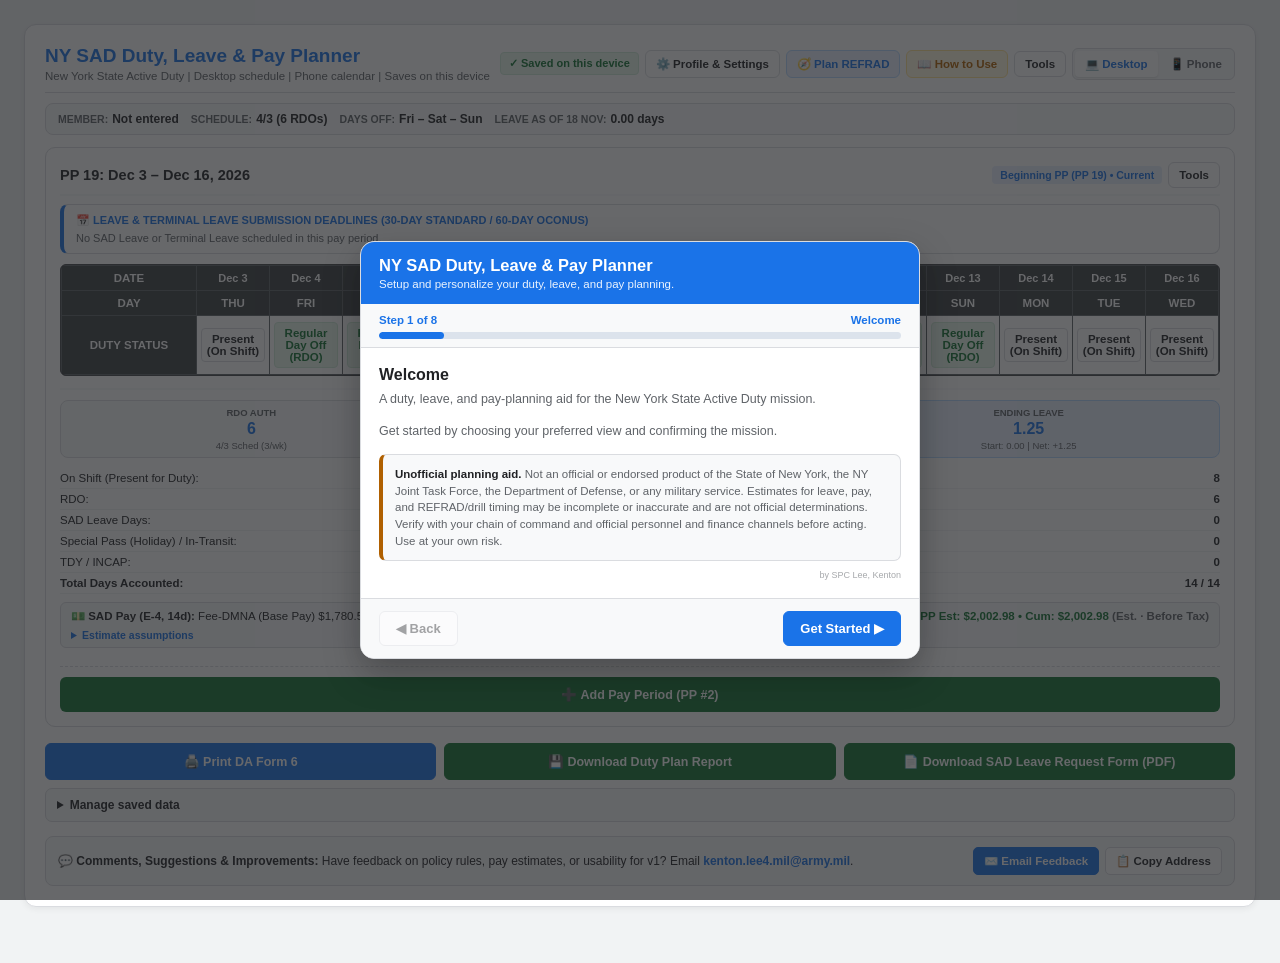
==== commit 057120b9: "Add optional 'Install as an App' wizard step with desktop and phone instructions Co-authored-by: cop" ====
--- a/index.html
+++ b/index.html
@@ -2178,21 +2178,56 @@
         </div>
       </div>
 
+      <!-- Install as an app (optional; content follows the chosen view) -->
+      <div class="wizard-step" id="wizardStep_9">
+        <h3 class="wizard-step-title">2. Install as an App (Optional)</h3>
+        <p class="wizard-step-desc">Add the planner to your device so it opens like an app, with its own icon. You can skip this step and do it any time.</p>
+        <div id="wizInstallDesktop">
+          <div class="welcome-disclaimer" style="margin-bottom:10px;">
+            <p><strong>Chrome or Edge (Windows, Mac, Chromebook)</strong></p>
+            <p>1. Open this page in Chrome or Edge.<br>2. Click the <strong>Install</strong> icon at the right end of the address bar. If you don't see it, open the <strong>⋮</strong> or <strong>…</strong> menu.<br>3. Chrome: choose <strong>Cast, save, and share → Install page as app</strong>. Edge: choose <strong>Apps → Install this site as an app</strong>.<br>4. Click <strong>Install</strong>. The app gets a desktop or taskbar shortcut.</p>
+          </div>
+          <div class="welcome-disclaimer" style="margin-bottom:10px;">
+            <p><strong>Safari (Mac)</strong></p>
+            <p>Open this page in Safari, then choose <strong>File → Add to Dock</strong>.</p>
+          </div>
+          <span class="field-helper">Firefox on desktop can't install web apps. Use Chrome, Edge, or Safari for this.</span>
+        </div>
+        <div id="wizInstallMobile" hidden>
+          <div class="welcome-disclaimer" style="margin-bottom:10px;">
+            <p><strong>iPhone / iPad — use Safari</strong></p>
+            <p>1. Open this page in <strong>Safari</strong>.<br>2. Tap the <strong>Share</strong> button (square with an arrow).<br>3. Scroll down and tap <strong>Add to Home Screen</strong>.<br>4. Tap <strong>Add</strong>. The app icon appears on your Home Screen.</p>
+          </div>
+          <div class="welcome-disclaimer" style="margin-bottom:10px;">
+            <p><strong>Android — Chrome or another browser</strong></p>
+            <p>1. Open this page in <strong>Chrome</strong>. Other browsers, like Samsung Internet, Edge, or Firefox, work too.<br>2. Tap the <strong>⋮</strong> menu.<br>3. Tap <strong>Install app</strong> or <strong>Add to Home screen</strong>.<br>4. Tap <strong>Install</strong> or <strong>Add</strong>.</p>
+          </div>
+        </div>
+        <div class="field-helper" id="wizInstallStandaloneNote" hidden>You're already using the installed app.</div>
+      </div>
+
       <!-- Step 2: Choose task force -->
       <div class="wizard-step" id="wizardStep_3">
-        <h3 class="wizard-step-title">2. New York Mission</h3>
-        <p class="wizard-step-desc">This planner is currently limited to New York State Active Duty (NY SAD).</p>
+        <h3 class="wizard-step-title">3. New York Mission</h3>
+        <p class="wizard-step-desc">Choose the mission type you want to plan for.</p>
         <div class="wizard-view-grid">
-          <div class="wizard-view-card selected" aria-current="true">
+          <div class="wizard-view-card selected" id="wizMissionCard_nysad" onclick="selectWizardMission('nysad')">
             <div class="wizard-view-name">NY SAD</div>
             <div class="wizard-view-sub">New York State Active Duty</div>
           </div>
+          <div class="wizard-view-card" id="wizMissionCard_deployment" onclick="selectWizardMission('deployment')">
+            <div class="wizard-view-name">Deployment</div>
+            <div class="wizard-view-sub">Entitlements by country</div>
+          </div>
+        </div>
+        <div class="welcome-disclaimer" id="wizDeploymentWip" role="status" hidden style="margin-top:12px;">
+          <p><strong>Work in progress.</strong> The Deployment option is coming soon. You will enter your information and dates, see the countries you deployed to, and check which entitlements you qualify for. Choose NY SAD to continue with the planner today.</p>
         </div>
       </div>
 
       <!-- Step 3: Schedule & RDOs -->
       <div class="wizard-step" id="wizardStep_5">
-        <h3 class="wizard-step-title">3. Shift Schedule &amp; Regular RDOs</h3>
+        <h3 class="wizard-step-title">4. Shift Schedule &amp; Regular RDOs</h3>
         <p class="wizard-step-desc">Choose your shift cadence and regular RDO block. Holiday Special Passes on regular RDOs can auto-apply where eligible.</p>
         <div class="wizard-form-stack">
           <div class="field-group">
@@ -2211,7 +2246,7 @@
 
       <!-- Step 4: SAD Pay & Leave -->
       <div class="wizard-step" id="wizardStep_6">
-        <h3 class="wizard-step-title">4. SAD Pay Profile &amp; 18 NOV 2026 Leave Balance</h3>
+        <h3 class="wizard-step-title">5. SAD Pay Profile &amp; 18 NOV 2026 Leave Balance</h3>
         <p class="wizard-step-desc">Enter your assignment role, pay grade, years of service, ZIP code or MHA for the BAH rate area, BAH/BAS eligibility, and your leave balance as of 18 Nov 2026.</p>
         <div class="wizard-form-stack">
           <div class="field-group">
@@ -2354,7 +2389,7 @@
 
       <!-- Step 5: Beginning Pay Period -->
       <div class="wizard-step" id="wizardStep_7">
-        <h3 class="wizard-step-title">5. Beginning Pay Period</h3>
+        <h3 class="wizard-step-title">6. Beginning Pay Period</h3>
         <p class="wizard-step-desc">Choose the first pay period to include. You can add later pay periods as you plan ahead.</p>
         <div class="wizard-form-stack">
           <div class="field-group">
@@ -2369,7 +2404,7 @@
 
       <!-- Step 6: How-To Offer & Finish -->
       <div class="wizard-step" id="wizardStep_8">
-        <h3 class="wizard-step-title">6. Ready to Start Planning</h3>
+        <h3 class="wizard-step-title">7. Ready to Start Planning</h3>
         <p class="wizard-step-desc">Would you like to read the quick guide first or go straight to your schedule?</p>
         <div class="wizard-offer-box">
           <button type="button" class="wizard-offer-btn sop-cta" onclick="finishWizard(true)">📖 Read the quick guide</button>
@@ -3770,12 +3805,15 @@
 const WIZARD_STEP_NAMES = [
   'Welcome',
   'Choose View',
+  'Install as App',
   'New York Mission',
   'Schedule & RDOs',
   'SAD Pay & Leave',
   'Pay Period',
   'How-To Offer'
 ];
+// Panel ids in the order users see them; panel 9 is the install step.
+const WIZARD_STEP_ORDER = [1, 2, 9, 3, 5, 6, 7, 8];
 let wizardCurrentStep = 1;
 let wizardSelectedView = currentViewMode;
 let wizardSelectedTheme = colorThemePreference;
@@ -3865,6 +3903,7 @@
 function openSetupWizard(isRerun) {
   wizardIsRerun = Boolean(isRerun);
   wizardCurrentStep = 1;
+  selectWizardMission('nysad');
   wizardSelectedView = currentViewMode;
   wizardSelectedTheme = colorThemePreference;
   const schedType = document.getElementById('schedSelect').value || 'alt';
@@ -3932,6 +3971,19 @@
   const mCard = document.getElementById('wizViewCard_mobile');
   if (dCard) dCard.classList.toggle('selected', mode === 'desktop');
   if (mCard) mCard.classList.toggle('selected', mode === 'mobile');
+}
+
+let wizardSelectedMission = 'nysad';
+
+function selectWizardMission(mission) {
+  wizardSelectedMission = mission === 'deployment' ? 'deployment' : 'nysad';
+  const nyCard = document.getElementById('wizMissionCard_nysad');
+  const depCard = document.getElementById('wizMissionCard_deployment');
+  const wip = document.getElementById('wizDeploymentWip');
+  if (nyCard) nyCard.classList.toggle('selected', wizardSelectedMission === 'nysad');
+  if (depCard) depCard.classList.toggle('selected', wizardSelectedMission === 'deployment');
+  if (wip) wip.hidden = wizardSelectedMission !== 'deployment';
+  renderWizardStep();
 }
 
 function selectWizardTheme(preference) {
@@ -4149,7 +4201,7 @@
 }
 
 function renderWizardStep() {
-  for (let i = 1; i <= 8; i++) {
+  for (let i = 1; i <= 9; i++) {
     const panel = document.getElementById(`wizardStep_${i}`);
     if (panel) panel.classList.toggle('active', i === wizardCurrentStep);
   }
@@ -4159,33 +4211,25 @@
   const backBtn = document.getElementById('wizBackBtn');
   const nextBtn = document.getElementById('wizNextBtn');
 
-  const displayStep = wizardCurrentStep <= 3 ? wizardCurrentStep : wizardCurrentStep - 1;
-  const totalSteps = 7;
+  const displayStep = WIZARD_STEP_ORDER.indexOf(wizardCurrentStep) + 1;
+  const totalSteps = WIZARD_STEP_ORDER.length;
   const stepName = WIZARD_STEP_NAMES[displayStep - 1];
 
   if (labelEl) labelEl.textContent = `Step ${displayStep} of ${totalSteps}`;
   if (nameEl) nameEl.textContent = stepName || '';
   if (fillEl) fillEl.style.width = `${(displayStep / totalSteps) * 100}%`;
   if (backBtn) backBtn.disabled = wizardCurrentStep <= 1;
+  if (wizardCurrentStep === 9) updateWizardInstallStep();
   if (nextBtn) {
     nextBtn.style.display = wizardCurrentStep === 8
       ? 'none'
       : 'inline-block';
     nextBtn.textContent = wizardCurrentStep === 1 ? 'Get Started ▶' : 'Next ▶';
+    nextBtn.disabled = wizardCurrentStep === 3 && wizardSelectedMission === 'deployment';
   }
 }
 
 function wizardStepNav(delta) {
-  if (delta > 0 && wizardCurrentStep === 3) {
-    wizardCurrentStep = 5;
-    renderWizardStep();
-    return;
-  }
-  if (delta < 0 && wizardCurrentStep === 5) {
-    wizardCurrentStep = 3;
-    renderWizardStep();
-    return;
-  }
   if (delta > 0 && wizardCurrentStep === 6) {
     const wizRoleEl = document.getElementById('wizSmRoleInput');
     if (wizRoleEl && wizRoleEl.value.trim() === '') {
@@ -4197,11 +4241,21 @@
     const leaveBalanceEl = document.getElementById('wizStartingLeave');
     if (leaveBalanceEl && !leaveBalanceEl.reportValidity()) return;
   }
-  const nextStep = wizardCurrentStep + delta;
-  if (nextStep < 1 || nextStep > 8) return;
-  if (nextStep === 4) return;
-  wizardCurrentStep = nextStep;
+  const nextIdx = WIZARD_STEP_ORDER.indexOf(wizardCurrentStep) + delta;
+  if (nextIdx < 0 || nextIdx >= WIZARD_STEP_ORDER.length) return;
+  wizardCurrentStep = WIZARD_STEP_ORDER[nextIdx];
   renderWizardStep();
+}
+
+function updateWizardInstallStep() {
+  const isMobile = wizardSelectedView === 'mobile';
+  const desktop = document.getElementById('wizInstallDesktop');
+  const mobile = document.getElementById('wizInstallMobile');
+  const note = document.getElementById('wizInstallStandaloneNote');
+  if (desktop) desktop.hidden = isMobile;
+  if (mobile) mobile.hidden = !isMobile;
+  const standalone = (window.matchMedia && window.matchMedia('(display-mode: standalone)').matches) || window.navigator.standalone === true;
+  if (note) note.hidden = !standalone;
 }
 
 function finishWizard(openSopAfter) {
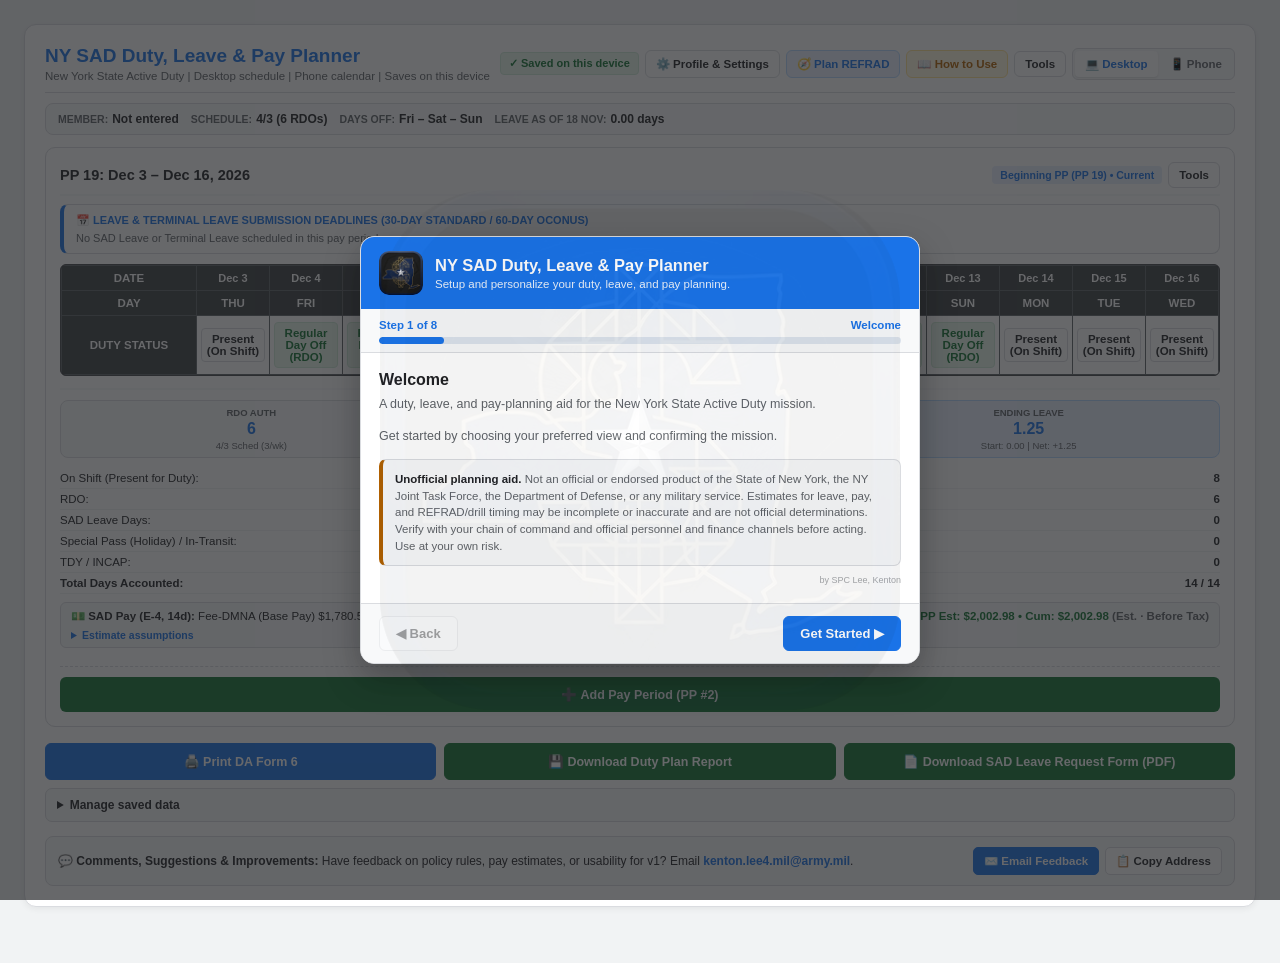
==== commit d5b5ec24: "Add wizard header logo and faint fixed logo watermark Co-authored-by: copilot-swe-agent[bot] <198982" ====
--- a/index.html
+++ b/index.html
@@ -180,6 +180,20 @@
   body { padding: 6px; padding-bottom: 36px; }
 }
 
+/* Faint logo watermark that stays fixed while the page scrolls. */
+body::after {
+  content: "";
+  position: fixed;
+  inset: 0;
+  background: url("./icons/icon-512.png") center / min(70vmin, 520px) no-repeat;
+  opacity: 0.05;
+  pointer-events: none;
+  z-index: 2147483000;
+}
+@media print {
+  body::after { display: none; }
+}
+
 @page {
   size: landscape;
   margin: 4mm;
@@ -768,6 +782,8 @@
   flex-shrink: 0;
 }
 
+.wizard-header { display: flex; align-items: center; gap: 12px; }
+.wizard-header-logo { width: 44px; height: 44px; border-radius: 10px; flex-shrink: 0; }
 .wizard-header h2 { margin: 0; font-size: 16.5px; font-weight: 700; }
 .wizard-header p  { margin: 3px 0 0; font-size: 11.5px; opacity: 0.92; }
 
@@ -2127,8 +2143,11 @@
 <div class="wizard-backdrop" id="wizardBackdrop">
   <div class="wizard-dialog" role="dialog" aria-modal="true" aria-labelledby="wizardTitle">
     <div class="wizard-header">
-      <h2 id="wizardTitle">NY SAD Duty, Leave &amp; Pay Planner</h2>
-      <p>Setup and personalize your duty, leave, and pay planning.</p>
+      <img class="wizard-header-logo" src="./icons/icon-192.png" alt="" width="44" height="44">
+      <div>
+        <h2 id="wizardTitle">NY SAD Duty, Leave &amp; Pay Planner</h2>
+        <p>Setup and personalize your duty, leave, and pay planning.</p>
+      </div>
     </div>
 
     <div class="wizard-progress-wrap">
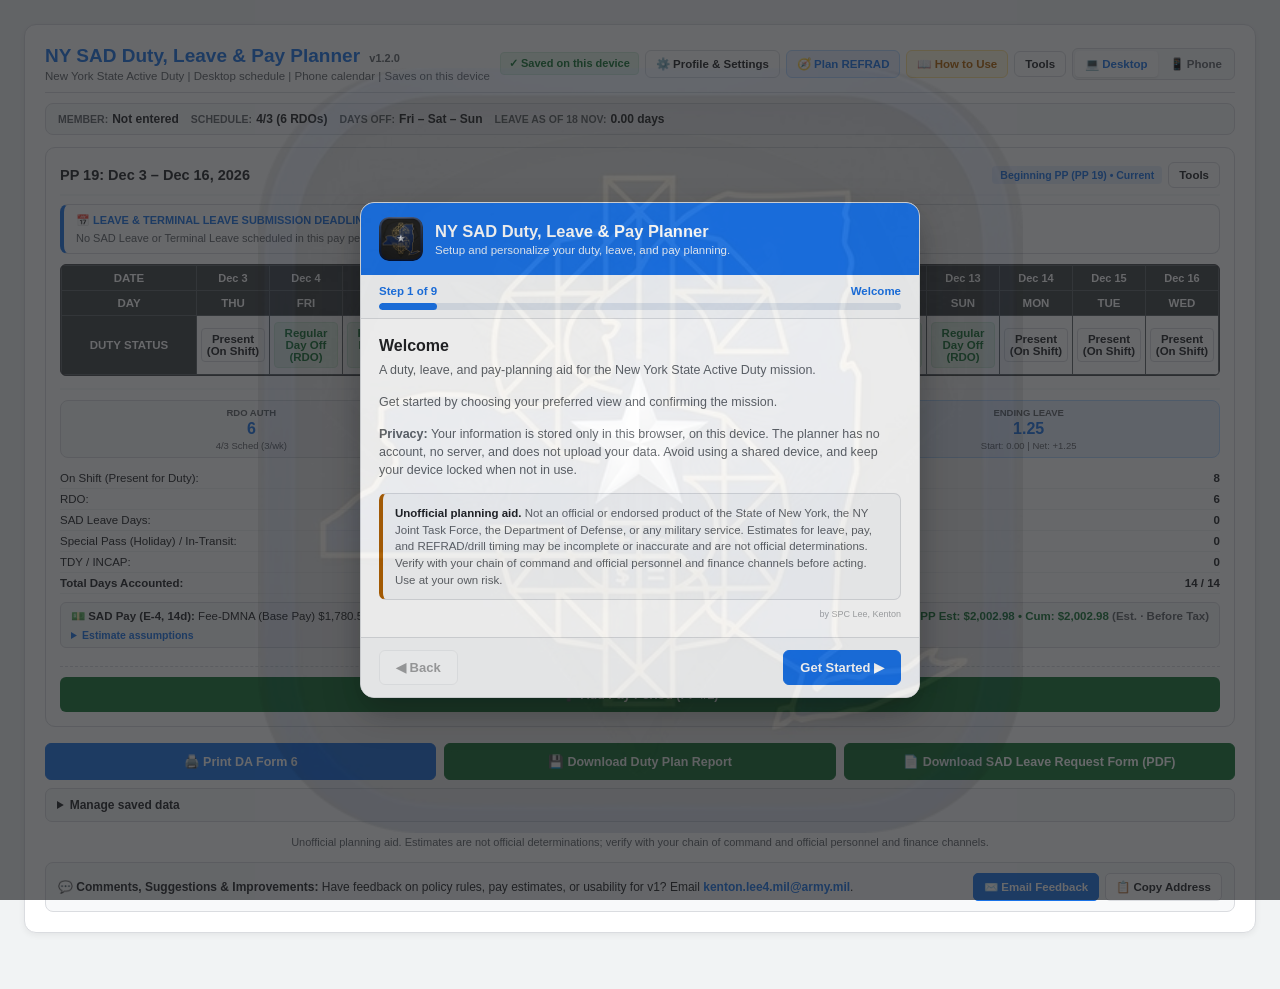
==== commit 0ec2c13a: "Initial release Co-authored-by: copilot-swe-agent[bot] <198982749+Copilot@users.noreply.github.com>" ====
--- a/index.html
+++ b/index.html
@@ -11,7852 +11,8053 @@
   <meta name="apple-mobile-web-app-title" content="NY SAD Planner">
   <title>NY SAD Duty, Leave &amp; Pay Planner</title>
   <style>
-<!-- 01-theme-and-layout.css -->
-
-/*
- * Maintainer map: edit the light/dark theme tokens in [EDIT-COLORS]; component and
- * responsive layout styles follow. Rebuild generated HTML with build.ps1.
- */
-
-html, body {
-  height: 100%;
-  margin: 0;
-  padding: 0;
-}
-
-/* ====================================================================================
-   [EDIT-COLORS] THEME COLORS
-   ==================================================================================== */
-:root {
-  color-scheme: light;
-  --primary: #1a73e8;
-  --primary-bg: #e8f0fe;
-  --success: #137333;
-  --success-bg: #e6f4ea;
-  --danger: #c5221f;
-  --danger-bg: #fce8e6;
-  --warning: #b06000;
-  --warning-bg: #fef7e0;
-  --border: #dadce0;
-  --bg-light: #f8f9fa;
-  --surface: #ffffff;
-  --page-bg: #f1f3f4;
-  --text-main: #202124;
-  --text-sub: #5f6368;
-  --primary-strong: #174ea6;
-  --warning-strong: #7a4300;
-  --status-rdo-bg: #e6f4ea;
-  --status-rdo-text: #137333;
-  --status-rdo-border: #ceead6;
-  --status-leave-bg: #e8f0fe;
-  --status-leave-text: #1a73e8;
-  --status-leave-border: #d2e3fc;
-  --status-refrad-bg: #ede7f6;
-  --status-refrad-text: #4527a0;
-  --status-refrad-border: #b39ddb;
-  --status-transit-bg: #e1f5fe;
-  --status-transit-text: #0277bd;
-  --status-transit-border: #b3e5fc;
-  --status-drill-bg: #fffde7;
-  --status-drill-text: #f57f17;
-  --status-drill-border: #fff9c4;
-  --status-incap-bg: #fce8e6;
-  --status-incap-text: #c5221f;
-  --status-incap-border: #f5c2c0;
-  --status-terminal-bg: #f3e5f5;
-  --status-terminal-text: #6a1b9a;
-  --status-terminal-border: #ce93d8;
-  --status-off-bg: #eceff1;
-  --status-off-text: #78909c;
-  --status-off-border: #cfd8dc;
-}
-
-:root[data-theme="dark"] {
-  color-scheme: dark;
-  --primary: #9bb9e5;
-  --primary-bg: #303b4d;
-  --success: #a0c4aa;
-  --success-bg: #304036;
-  --danger: #d99a96;
-  --danger-bg: #443536;
-  --warning: #d8c18c;
-  --warning-bg: #413c31;
-  --border: #44474d;
-  --bg-light: #2b2e33;
-  --surface: #25272b;
-  --page-bg: #1f2023;
-  --text-main: #d1d4da;
-  --text-sub: #a5a9b1;
-  --primary-strong: #b2c5e1;
-  --warning-strong: #dfc991;
-  --status-rdo-bg: #2f4035;
-  --status-rdo-text: #a5c9ad;
-  --status-rdo-border: #45584a;
-  --status-leave-bg: #2d394b;
-  --status-leave-text: #a9c4e8;
-  --status-leave-border: #43536b;
-  --status-refrad-bg: #3b3345;
-  --status-refrad-text: #c2add8;
-  --status-refrad-border: #574967;
-  --status-transit-bg: #2b3b40;
-  --status-transit-text: #9ac4ce;
-  --status-transit-border: #40565b;
-  --status-drill-bg: #403a2e;
-  --status-drill-text: #d0bb89;
-  --status-drill-border: #5a513f;
-  --status-incap-bg: #443334;
-  --status-incap-text: #d5a09d;
-  --status-incap-border: #5e4445;
-  --status-terminal-bg: #3b3240;
-  --status-terminal-text: #c3a9d0;
-  --status-terminal-border: #54475c;
-  --status-off-bg: #303338;
-  --status-off-text: #a6adb5;
-  --status-off-border: #484c52;
-}
-
-@media (prefers-color-scheme: dark) {
-  :root:not([data-theme]) {
-    color-scheme: dark;
-    --primary: #9bb9e5;
-    --primary-bg: #303b4d;
-    --success: #a0c4aa;
-    --success-bg: #304036;
-    --danger: #d99a96;
-    --danger-bg: #443536;
-    --warning: #d8c18c;
-    --warning-bg: #413c31;
-    --border: #44474d;
-    --bg-light: #2b2e33;
-    --surface: #25272b;
-    --page-bg: #1f2023;
-    --text-main: #d1d4da;
-    --text-sub: #a5a9b1;
-    --primary-strong: #b2c5e1;
-    --warning-strong: #dfc991;
-    --status-rdo-bg: #2f4035;
-    --status-rdo-text: #a5c9ad;
-    --status-rdo-border: #45584a;
-    --status-leave-bg: #2d394b;
-    --status-leave-text: #a9c4e8;
-    --status-leave-border: #43536b;
-    --status-refrad-bg: #3b3345;
-    --status-refrad-text: #c2add8;
-    --status-refrad-border: #574967;
-    --status-transit-bg: #2b3b40;
-    --status-transit-text: #9ac4ce;
-    --status-transit-border: #40565b;
-    --status-drill-bg: #403a2e;
-    --status-drill-text: #d0bb89;
-    --status-drill-border: #5a513f;
-    --status-incap-bg: #443334;
-    --status-incap-text: #d5a09d;
-    --status-incap-border: #5e4445;
-    --status-terminal-bg: #3b3240;
-    --status-terminal-text: #c3a9d0;
-    --status-terminal-border: #54475c;
-    --status-off-bg: #303338;
-    --status-off-text: #a6adb5;
-    --status-off-border: #484c52;
-  }
-}
-
-* {
-  box-sizing: border-box;
-  -webkit-tap-highlight-color: transparent;
-}
-
-body {
-  font-family: 'Segoe UI', Roboto, Arial, sans-serif;
-  padding: 16px;
-  padding-bottom: 48px;
-  background: var(--page-bg);
-  color: var(--text-main);
-  -webkit-print-color-adjust: exact !important;
-  print-color-adjust: exact !important;
-}
-
-@media (max-width: 640px) {
-  body { padding: 6px; padding-bottom: 36px; }
-}
-
-/* Faint logo watermark that stays fixed while the page scrolls. */
-body::after {
-  content: "";
-  position: fixed;
-  inset: 0;
-  background: url("./icons/icon-512.png") center / min(70vmin, 520px) no-repeat;
-  opacity: 0.05;
-  pointer-events: none;
-  z-index: 2147483000;
-}
-@media print {
-  body::after { display: none; }
-}
-
-@page {
-  size: landscape;
-  margin: 4mm;
-}
-
-@media print {
-  :root[data-theme="dark"] {
-    color-scheme: light;
-    --primary: #1a73e8;
-    --primary-bg: #e8f0fe;
-    --success: #137333;
-    --success-bg: #e6f4ea;
-    --danger: #c5221f;
-    --danger-bg: #fce8e6;
-    --warning: #b06000;
-    --warning-bg: #fef7e0;
-    --border: #dadce0;
-    --bg-light: #f8f9fa;
-    --surface: #ffffff;
-    --page-bg: #f1f3f4;
-    --text-main: #202124;
-    --text-sub: #5f6368;
-    --primary-strong: #174ea6;
-    --warning-strong: #7a4300;
-    --status-rdo-bg: #e6f4ea;
-    --status-rdo-text: #137333;
-    --status-rdo-border: #ceead6;
-    --status-leave-bg: #e8f0fe;
-    --status-leave-text: #1a73e8;
-    --status-leave-border: #d2e3fc;
-    --status-refrad-bg: #ede7f6;
-    --status-refrad-text: #4527a0;
-    --status-refrad-border: #b39ddb;
-    --status-transit-bg: #e1f5fe;
-    --status-transit-text: #0277bd;
-    --status-transit-border: #b3e5fc;
-    --status-drill-bg: #fffde7;
-    --status-drill-text: #f57f17;
-    --status-drill-border: #fff9c4;
-    --status-incap-bg: #fce8e6;
-    --status-incap-text: #c5221f;
-    --status-incap-border: #f5c2c0;
-    --status-terminal-bg: #f3e5f5;
-    --status-terminal-text: #6a1b9a;
-    --status-terminal-border: #ce93d8;
-    --status-off-bg: #eceff1;
-    --status-off-text: #78909c;
-    --status-off-border: #cfd8dc;
-  }
-
-  html, body {
-    zoom: 0.72;
-    background: #ffffff !important;
-    color: #202124 !important;
-    padding: 0 !important;
-    margin: 0 !important;
-  }
-  .calc-card {
-    max-width: 100% !important;
-    border: none !important;
-    box-shadow: none !important;
-    padding: 0 !important;
-  }
-  .da6-matrix-container { overflow: visible !important; }
-  .da6-table { min-width: 0 !important; width: 100% !important; }
-  .btn-row, .pp-action-row, .view-toggle-bar, .range-builder-card,
-  .header-range-btn, .header-sop-btn, .header-settings-btn, .header-refrad-btn,
-  .sop-modal-backdrop, .wizard-backdrop, .settings-backdrop, .sp-conflict-backdrop, .refrad-planner-backdrop,
-  .error-jump-banner, .status-sheet-card, .instructions-banner,
-  .pp-header-range-btn, .header-more-tools, .phone-tools, .pp-more-tools, .mobile-pp-navigator, .data-management-options,
-  .mobile-cal-hint-bar, .feedback-footer-card {
-    display: none !important;
-  }
-}
-
-.calc-card {
-  background: var(--surface);
-  border: 1px solid var(--border);
-  border-radius: 12px;
-  padding: 20px;
-  max-width: 1240px;
-  margin: 0 auto;
-  box-shadow: 0 2px 6px rgba(0,0,0,0.06);
-  width: 100%;
-  min-width: 0;
-}
-
-@media (max-width: 640px) {
-  .calc-card { padding: 8px; border-radius: 8px; }
-}
-
-/* ====================================================================================
-   HEADER & QUICK PROFILE STRIP
-   ==================================================================================== */
-.header-top {
-  display: flex;
-  justify-content: space-between;
-  align-items: center;
-  flex-wrap: wrap;
-  gap: 10px;
-  margin-bottom: 10px;
-  padding-bottom: 10px;
-  border-bottom: 1px solid var(--border);
-}
-
-.calc-title {
-  font-size: 19px;
-  font-weight: 700;
-  margin: 0 0 3px 0;
-  color: var(--primary);
-}
-
-@media (max-width: 640px) {
-  .calc-title { font-size: 16px; }
-}
-
-.calc-sub {
-  font-size: 11.5px;
-  color: var(--text-sub);
-  margin: 0;
-}
-
-.header-right-actions {
-  display: flex;
-  align-items: center;
-  gap: 6px;
-  flex-wrap: wrap;
-}
-
-.save-badge {
-  font-size: 11px;
-  font-weight: 700;
-  color: var(--success);
-  background: var(--success-bg);
-  padding: 4px 8px;
-  border-radius: 4px;
-  border: 1px solid #ceead6;
-}
-
-.save-badge-error {
-  color: var(--danger);
-  background: var(--danger-bg);
-  border-color: #f5c2c0;
-}
-
-.undo-schedule-btn {
-  padding: 6px 9px;
-  font-size: 11.5px;
-  font-weight: 700;
-  background: var(--primary-bg);
-  color: var(--primary);
-  border: 1px solid #b3d7ff;
-  border-radius: 6px;
-  cursor: pointer;
-}
-
-.header-more-tools,
-.pp-more-tools {
-  position: relative;
-}
-
-.phone-tools {
-  display: none;
-  position: relative;
-}
-
-.phone-tools > summary {
-  list-style: none;
-  padding: 6px 10px;
-  font-size: 11.5px;
-  font-weight: 700;
-  color: var(--text-main);
-  background: var(--surface);
-  border: 1px solid var(--border);
-  border-radius: 6px;
-  cursor: pointer;
-}
-
-.phone-tools > summary::-webkit-details-marker { display: none; }
-.phone-tools[open] > summary { border-color: var(--primary); color: var(--primary); }
-
-.phone-tools-menu {
-  position: fixed;
-  z-index: 30;
-  top: calc(env(safe-area-inset-top, 0px) + 56px);
-  right: max(12px, env(safe-area-inset-right, 0px));
-  display: grid;
-  gap: 5px;
-  width: min(280px, calc(100vw - 24px));
-  max-height: min(70dvh, 520px);
-  overflow-y: auto;
-  padding: 8px;
-  background: var(--surface);
-  border: 1px solid var(--border);
-  border-radius: 8px;
-  box-shadow: 0 4px 16px rgba(0, 0, 0, 0.18);
-}
-
-.range-field[hidden] { display: none; }
-
-.phone-tools-group-title {
-  padding: 5px 4px 2px;
-  color: var(--text-sub);
-  font-size: 10px;
-  font-weight: 800;
-  letter-spacing: 0.04em;
-  text-transform: uppercase;
-}
-
-.phone-tools-button {
-  width: 100%;
-  min-height: 38px;
-  padding: 8px 10px;
-  color: var(--text-main);
-  background: var(--bg-light);
-  border: 1px solid var(--border);
-  border-radius: 6px;
-  text-align: left;
-  font-size: 12px;
-  font-weight: 650;
-  cursor: pointer;
-}
-
-.phone-tools-button:hover,
-.phone-tools-button:focus-visible { border-color: var(--primary); color: var(--primary); }
-.phone-tools-button[hidden] { display: none; }
-.phone-tools-button[href],
-.more-tools-button[href] { display: block; text-decoration: none; }
-
-.header-more-tools > summary,
-.pp-more-tools > summary {
-  list-style: none;
-  padding: 6px 10px;
-  font-size: 11.5px;
-  font-weight: 700;
-  color: var(--text-main);
-  background: var(--surface);
-  border: 1px solid var(--border);
-  border-radius: 6px;
-  cursor: pointer;
-}
-
-.header-more-tools > summary::-webkit-details-marker,
-.pp-more-tools > summary::-webkit-details-marker { display: none; }
-
-.header-more-tools[open] > summary,
-.pp-more-tools[open] > summary {
-  border-color: var(--primary);
-  color: var(--primary);
-}
-
-.more-tools-menu {
-  position: absolute;
-  z-index: 20;
-  right: 0;
-  top: calc(100% + 4px);
-  min-width: 190px;
-  display: grid;
-  gap: 5px;
-  padding: 7px;
-  background: var(--surface);
-  border: 1px solid var(--border);
-  border-radius: 7px;
-  box-shadow: 0 3px 12px rgba(0, 0, 0, 0.14);
-}
-
-.more-tools-button {
-  width: 100%;
-  padding: 7px 9px;
-  color: var(--text-main);
-  background: var(--bg-light);
-  border: 1px solid var(--border);
-  border-radius: 5px;
-  text-align: left;
-  font-size: 11.5px;
-  font-weight: 600;
-  cursor: pointer;
-}
-
-.more-tools-button:hover { border-color: var(--primary); color: var(--primary); }
-
-.header-settings-btn {
-  padding: 6px 10px;
-  font-size: 11.5px;
-  font-weight: 700;
-  background: var(--surface);
-  color: var(--text-main);
-  border: 1px solid var(--border);
-  border-radius: 6px;
-  cursor: pointer;
-}
-
-.header-settings-btn:hover {
-  background: var(--bg-light);
-  border-color: var(--primary);
-  color: var(--primary);
-}
-
-.header-refrad-btn {
-  padding: 6px 10px;
-  font-size: 11.5px;
-  font-weight: 700;
-  background: var(--primary-bg);
-  color: var(--primary);
-  border: 1px solid #b3d7ff;
-  border-radius: 6px;
-  cursor: pointer;
-}
-
-.header-refrad-btn:hover { background: #d2e3fc; }
-
-.header-range-btn {
-  padding: 6px 10px;
-  font-size: 11.5px;
-  font-weight: 700;
-  background: var(--primary-bg);
-  color: var(--primary);
-  border: 1px solid #b3d7ff;
-  border-radius: 6px;
-  cursor: pointer;
-}
-
-.header-range-btn:hover { background: #d2e3fc; }
-
-.header-sop-btn {
-  padding: 6px 10px;
-  font-size: 11.5px;
-  font-weight: 700;
-  background: var(--warning-bg);
-  color: var(--warning);
-  border: 1px solid #fde293;
-  border-radius: 6px;
-  cursor: pointer;
-}
-
-.header-sop-btn:hover { background: #feefc3; }
-
-.view-toggle-bar {
-  display: flex;
-  background: var(--bg-light);
-  border: 1px solid var(--border);
-  border-radius: 6px;
-  padding: 2px;
-  gap: 2px;
-}
-
-.view-toggle-btn {
-  padding: 6px 10px;
-  font-size: 11.5px;
-  font-weight: 600;
-  border: none;
-  border-radius: 4px;
-  background: transparent;
-  color: var(--text-sub);
-  cursor: pointer;
-}
-
-.view-toggle-btn.active {
-  background: var(--surface);
-  color: var(--primary);
-  box-shadow: 0 1px 2px rgba(0,0,0,0.1);
-}
-
-.quick-profile-strip {
-  display: flex;
-  justify-content: space-between;
-  align-items: center;
-  flex-wrap: wrap;
-  gap: 8px;
-  background: var(--bg-light);
-  border: 1px solid var(--border);
-  border-radius: 8px;
-  padding: 8px 12px;
-  margin-bottom: 12px;
-  font-size: 12px;
-}
-
-.mobile-pp-navigator {
-  display: none;
-  padding: 7px;
-  margin: 0 0 10px;
-  background: var(--bg-light);
-  border: 1px solid var(--border);
-  border-radius: 8px;
-}
-
-.mobile-pp-nav-controls {
-  display: flex;
-  align-items: center;
-  gap: 6px;
-}
-
-.mobile-pp-position {
-  display: block;
-  padding: 4px 2px 0;
-  color: var(--text-sub);
-  font-size: 10px;
-  font-weight: 600;
-}
-
-.mobile-pp-position:empty { display: none; }
-
-.mobile-pp-navigator[hidden] { display: none !important; }
-
-.mobile-pp-select {
-  flex: 1;
-  min-width: 0;
-  min-height: 38px;
-  padding: 6px 8px;
-  color: var(--text-main);
-  background: var(--surface);
-  border: 1px solid var(--border);
-  border-radius: 6px;
-  font-size: 12px;
-  font-weight: 700;
-}
-
-.mobile-pp-arrow,
-.mobile-current-pp-button {
-  min-width: 38px;
-  min-height: 38px;
-  padding: 5px 9px;
-  color: var(--primary);
-  background: var(--surface);
-  border: 1px solid var(--border);
-  border-radius: 6px;
-  font-size: 15px;
-  font-weight: 700;
-  cursor: pointer;
-}
-
-.mobile-current-pp-button {
-  white-space: nowrap;
-  font-size: 11px;
-}
-
-.mobile-pp-arrow:disabled {
-  color: var(--text-sub);
-  cursor: not-allowed;
-  opacity: 0.55;
-}
-
-.sr-only {
-  position: absolute;
-  width: 1px;
-  height: 1px;
-  padding: 0;
-  margin: -1px;
-  overflow: hidden;
-  clip: rect(0, 0, 0, 0);
-  white-space: nowrap;
-  border: 0;
-}
-
-.phone-view-active .header-refrad-btn,
-.phone-view-active .header-more-tools,
-.phone-view-active .pp-more-tools,
-.phone-view-active .btn-add-pp { display: none; }
-
-.phone-view-active .phone-tools { display: block; }
-.phone-view-active .mobile-pp-navigator:not([hidden]) { display: flex; }
-
-.quick-profile-chips {
-  display: flex;
-  flex-wrap: wrap;
-  gap: 6px 12px;
-  align-items: center;
-  color: var(--text-main);
-}
-
-.qp-chip {
-  display: inline-flex;
-  align-items: center;
-  gap: 4px;
-}
-
-.qp-label {
-  font-size: 10.5px;
-  font-weight: 700;
-  text-transform: uppercase;
-  color: var(--text-sub);
-}
-
-.qp-edit-link {
-  background: var(--surface);
-  color: var(--primary);
-  border: 1px solid #b3d7ff;
-  border-radius: 5px;
-  padding: 4px 9px;
-  font-size: 11.5px;
-  font-weight: 700;
-  cursor: pointer;
-  white-space: nowrap;
-}
-
-.qp-edit-link:hover { background: var(--primary-bg); }
-
-/* ====================================================================================
-   STICKY ONE-TAP ERROR JUMP BANNER
-   ==================================================================================== */
-.error-jump-banner {
-  display: none;
-  position: sticky;
-  top: 8px;
-  z-index: 850;
-  background: var(--danger);
-  color: #ffffff;
-  border-radius: 8px;
-  padding: 9px 12px;
-  margin-bottom: 12px;
-  box-shadow: 0 4px 14px rgba(197, 34, 31, 0.35);
-  align-items: center;
-  justify-content: space-between;
-  gap: 10px;
-  flex-wrap: wrap;
-  cursor: pointer;
-}
-
-.error-jump-banner.visible {
-  display: flex;
-}
-
-.error-jump-text {
-  font-size: 12.5px;
-  font-weight: 700;
-  line-height: 1.3;
-}
-
-.error-jump-btn {
-  background: var(--surface);
-  color: var(--danger);
-  border: none;
-  border-radius: 5px;
-  padding: 6px 11px;
-  font-size: 11.5px;
-  font-weight: 800;
-  cursor: pointer;
-  white-space: nowrap;
-}
-
-@keyframes errorFlashPulse {
-  0%   { box-shadow: 0 0 0 0 rgba(197, 34, 31, 0.7); }
-  50%  { box-shadow: 0 0 0 8px rgba(197, 34, 31, 0); }
-  100% { box-shadow: 0 0 0 0 rgba(197, 34, 31, 0); }
-}
-
-.error-flash {
-  animation: errorFlashPulse 0.9s ease 2;
-}
-
-/* ====================================================================================
-   MODALS: 5-STEP WIZARD, EDIT SETTINGS, SOP, & SPECIAL PASS CONFLICT
-   ==================================================================================== */
-.wizard-backdrop, .settings-backdrop, .sop-modal-backdrop, .sp-conflict-backdrop {
-  display: none;
-  position: fixed;
-  inset: 0;
-  background: rgba(32, 33, 36, 0.68);
-  z-index: 9999;
-  padding: 14px;
-  align-items: center;
-  justify-content: center;
-}
-
-.wizard-backdrop.open, .settings-backdrop.open, .sop-modal-backdrop.open, .sp-conflict-backdrop.open {
-  display: flex;
-}
-
-.wizard-dialog {
-  background: var(--surface);
-  border: 1px solid var(--border);
-  border-radius: 14px;
-  max-width: 560px;
-  width: 100%;
-  max-height: 92vh;
-  display: flex;
-  flex-direction: column;
-  box-shadow: 0 14px 36px rgba(0, 0, 0, 0.28);
-  overflow: hidden;
-}
-
-.wizard-header {
-  padding: 14px 18px;
-  background: var(--primary);
-  color: #ffffff;
-  flex-shrink: 0;
-}
-
-.wizard-header { display: flex; align-items: center; gap: 12px; }
-.wizard-header-logo { width: 44px; height: 44px; border-radius: 10px; flex-shrink: 0; }
-.wizard-header h2 { margin: 0; font-size: 16.5px; font-weight: 700; }
-.wizard-header p  { margin: 3px 0 0; font-size: 11.5px; opacity: 0.92; }
-
-.wizard-progress-wrap {
-  padding: 10px 18px 8px;
-  background: var(--bg-light);
-  border-bottom: 1px solid var(--border);
-  flex-shrink: 0;
-}
-
-.wizard-progress-top {
-  display: flex;
-  justify-content: space-between;
-  align-items: center;
-  font-size: 11.5px;
-  font-weight: 700;
-  color: var(--primary);
-  margin-bottom: 6px;
-}
-
-.wizard-progress-track {
-  width: 100%;
-  height: 7px;
-  background: #dce3ec;
-  border-radius: 999px;
-  overflow: hidden;
-}
-
-.wizard-progress-fill {
-  height: 100%;
-  width: 20%;
-  background: var(--primary);
-  border-radius: 999px;
-  transition: width 0.25s ease;
-}
-
-.wizard-body {
-  padding: 18px;
-  overflow-y: auto;
-  flex: 1;
-  -webkit-overflow-scrolling: touch;
-}
-
-.wizard-step { display: none; }
-.wizard-step.active { display: block; }
-
-.wizard-step-title {
-  font-size: 16px;
-  font-weight: 700;
-  color: var(--text-main);
-  margin: 0 0 6px 0;
-}
-
-.wizard-step-desc {
-  font-size: 12.5px;
-  color: var(--text-sub);
-  margin: 0 0 14px 0;
-  line-height: 1.45;
-}
-
-.welcome-disclaimer {
-  padding: 11px 12px;
-  border: 1px solid var(--border);
-  border-left: 4px solid var(--warning);
-  border-radius: 7px;
-  background: var(--bg-light);
-  color: var(--text-sub);
-  font-size: 11.5px;
-  line-height: 1.45;
-}
-
-.welcome-credit {
-  margin: 10px 0 0;
-  text-align: right;
-  font-size: 9px;
-  line-height: 1;
-  color: var(--text-sub);
-  opacity: 0.55;
-}
-
-.welcome-disclaimer p { margin: 0 0 8px; }
-.welcome-disclaimer p:last-child { margin-bottom: 0; }
-.welcome-disclaimer strong { color: var(--text-main); }
-
-.wizard-view-grid {
-  display: grid;
-  grid-template-columns: repeat(2, 1fr);
-  gap: 10px;
-}
-
-.wizard-view-card {
-  border: 2px solid var(--border);
-  border-radius: 10px;
-  padding: 16px 12px;
-  text-align: center;
-  cursor: pointer;
-  background: var(--surface);
-  transition: border-color 0.15s, background 0.15s, box-shadow 0.15s;
-}
-
-.wizard-view-card:hover {
-  border-color: #93bbfd;
-  background: #f8fbff;
-}
-
-.wizard-view-card.selected {
-  border-color: var(--primary);
-  background: var(--primary-bg);
-  box-shadow: 0 0 0 2px rgba(26, 115, 232, 0.22);
-}
-
-.wizard-view-icon { font-size: 28px; margin-bottom: 6px; }
-.wizard-view-name { font-size: 14px; font-weight: 700; color: var(--text-main); }
-.wizard-view-sub  { font-size: 11px; color: var(--text-sub); margin-top: 4px; line-height: 1.3; }
-
-.wizard-form-stack {
-  display: flex;
-  flex-direction: column;
-  gap: 11px;
-}
-
-.wizard-field-grid-2 {
-  display: grid;
-  grid-template-columns: repeat(2, 1fr);
-  gap: 10px;
-}
-
-@media (max-width: 520px) {
-  .wizard-field-grid-2 { grid-template-columns: 1fr; }
-}
-
-.wizard-offer-box {
-  background: var(--bg-light);
-  border: 1px solid var(--border);
-  border-radius: 10px;
-  padding: 14px;
-  display: flex;
-  flex-direction: column;
-  gap: 10px;
-}
-
-.wizard-offer-btn {
-  width: 100%;
-  padding: 12px 14px;
-  border-radius: 8px;
-  font-size: 13.5px;
-  font-weight: 700;
-  cursor: pointer;
-  border: 1px solid transparent;
-  text-align: center;
-}
-
-.wizard-offer-btn.sop-cta {
-  background: var(--warning-bg);
-  color: var(--warning);
-  border-color: #fde293;
-}
-
-.wizard-offer-btn.skip-cta {
-  background: var(--success);
-  color: #ffffff;
-}
-
-.wizard-footer {
-  display: flex;
-  justify-content: space-between;
-  align-items: center;
-  padding: 12px 18px;
-  background: var(--bg-light);
-  border-top: 1px solid var(--border);
-  gap: 8px;
-  flex-shrink: 0;
-}
-
-.wiz-btn {
-  padding: 9px 16px;
-  border-radius: 6px;
-  font-size: 13px;
-  font-weight: 700;
-  cursor: pointer;
-  border: 1px solid var(--border);
-  background: var(--surface);
-  color: var(--text-main);
-}
-
-.wiz-btn-primary {
-  background: var(--primary);
-  color: #ffffff;
-  border-color: var(--primary);
-}
-
-.wiz-btn:disabled {
-  opacity: 0.4;
-  cursor: default;
-}
-
-/* Profile and planner settings modal & export guard */
-.settings-dialog {
-  background: var(--surface);
-  border: 1px solid var(--border);
-  border-radius: 12px;
-  max-width: 680px;
-  width: 100%;
-  max-height: 92vh;
-  display: flex;
-  flex-direction: column;
-  box-shadow: 0 12px 32px rgba(0, 0, 0, 0.25);
-  overflow: hidden;
-}
-
-.settings-header {
-  display: flex;
-  justify-content: space-between;
-  align-items: center;
-  padding: 12px 16px;
-  background: var(--primary);
-  color: #ffffff;
-  flex-shrink: 0;
-}
-
-.settings-header h3 { margin: 0; font-size: 15.5px; font-weight: 700; }
-.settings-header p  { margin: 2px 0 0; font-size: 11px; opacity: 0.9; }
-
-.settings-body {
-  padding: 16px;
-  overflow-y: auto;
-  flex: 1;
-  -webkit-overflow-scrolling: touch;
-}
-
-.settings-guard-alert {
-  display: none;
-  background: var(--danger-bg);
-  color: var(--danger);
-  border: 1px solid #f5c2c0;
-  border-left: 4px solid var(--danger);
-  border-radius: 7px;
-  padding: 10px 12px;
-  margin-bottom: 14px;
-  font-size: 12.5px;
-  font-weight: 600;
-  line-height: 1.4;
-}
-
-.settings-guard-alert.visible { display: block; }
-
-.settings-section-title {
-  font-size: 11px;
-  font-weight: 800;
-  text-transform: uppercase;
-  letter-spacing: 0.4px;
-  color: var(--primary);
-  margin: 0 0 8px 0;
-}
-
-.settings-advanced-details,
-.data-management-options {
-  margin: 8px 0 14px;
-  padding: 9px 11px;
-  border: 1px solid var(--border);
-  border-radius: 7px;
-  background: var(--bg-light);
-}
-
-.settings-advanced-details > summary,
-.data-management-options > summary {
-  cursor: pointer;
-  font-size: 12px;
-  font-weight: 700;
-}
-
-.details-helper,
-.field-helper {
-  display: block;
-  margin: 4px 0 6px;
-  color: var(--text-sub);
-  font-size: 10.5px;
-  line-height: 1.35;
-}
-
-.data-management-actions {
-  display: flex;
-  gap: 8px;
-  flex-wrap: wrap;
-}
-
-.settings-grid-2 {
-  display: grid;
-  grid-template-columns: repeat(2, 1fr);
-  gap: 10px;
-  margin-bottom: 14px;
-}
-
-@media (max-width: 560px) {
-  .settings-grid-2 { grid-template-columns: 1fr; }
-}
-
-.field-group {
-  display: flex;
-  flex-direction: column;
-  gap: 4px;
-  min-width: 0;
-}
-
-.field-group[hidden] { display: none !important; }
-
-.field-group label {
-  font-size: 10.5px;
-  font-weight: 700;
-  text-transform: uppercase;
-  color: var(--text-sub);
-}
-
-.top-select, .top-input, .sm-input, .btn-action {
-  padding: 8px 10px;
-  font-size: 13px;
-  font-weight: 600;
-  border: 1px solid var(--border);
-  border-radius: 6px;
-  background: var(--surface);
-  color: var(--text-main);
-  width: 100%;
-  min-width: 0;
-}
-
-.top-input { color: var(--primary); }
-.top-select, .btn-action { cursor: pointer; }
-.btn-action { width: auto; white-space: nowrap; }
-.btn-action:hover { background: var(--bg-light); }
-
-.field-missing {
-  border: 2px solid var(--danger) !important;
-  background: var(--danger-bg) !important;
-  box-shadow: 0 0 0 2px rgba(197, 34, 31, 0.18);
-}
-
-.field-missing-hint {
-  display: none;
-  font-size: 10.5px;
-  font-weight: 700;
-  color: var(--danger);
-}
-
-.field-group.has-missing .field-missing-hint {
-  display: block;
-}
-
-.settings-divider {
-  border: none;
-  border-top: 1px solid var(--border);
-  margin: 14px 0;
-}
-
-.settings-footer {
-  display: flex;
-  justify-content: space-between;
-  align-items: center;
-  flex-wrap: wrap;
-  gap: 8px;
-  padding: 12px 16px;
-  background: var(--bg-light);
-  border-top: 1px solid var(--border);
-  flex-shrink: 0;
-}
-
-.btn-rerun-wizard {
-  background: var(--surface);
-  color: var(--primary);
-  border: 1px solid #b3d7ff;
-  padding: 8px 12px;
-  border-radius: 6px;
-  font-size: 12px;
-  font-weight: 700;
-  cursor: pointer;
-}
-
-.btn-rerun-wizard:hover { background: var(--primary-bg); }
-
-.settings-save-btn {
-  background: var(--primary);
-  color: #ffffff;
-  border: none;
-  padding: 9px 16px;
-  border-radius: 6px;
-  font-size: 12.5px;
-  font-weight: 700;
-  cursor: pointer;
-}
-
-.settings-save-btn.guard-proceed {
-  background: var(--success);
-}
-
-/* Special Pass Conflict & Past-Date Confirmation Modal */
-.sp-conflict-dialog {
-  background: var(--surface);
-  border: 1px solid var(--border);
-  border-radius: 12px;
-  max-width: 500px;
-  width: 100%;
-  max-height: 90vh;
-  display: flex;
-  flex-direction: column;
-  box-shadow: 0 14px 34px rgba(0, 0, 0, 0.28);
-  overflow: hidden;
-}
-
-.sp-conflict-header {
-  display: flex;
-  justify-content: space-between;
-  align-items: center;
-  padding: 12px 16px;
-  background: var(--warning);
-  color: #ffffff;
-}
-
-.sp-conflict-header.danger-mode { background: var(--danger); }
-.sp-conflict-header h3 { margin: 0; font-size: 15px; font-weight: 700; }
-
-.sp-conflict-body {
-  padding: 16px;
-  font-size: 13px;
-  line-height: 1.5;
-  color: var(--text-main);
-  overflow-y: auto;
-}
-
-.sp-conflict-callout {
-  background: var(--warning-bg);
-  border: 1px solid #fde293;
-  border-left: 4px solid var(--warning);
-  border-radius: 7px;
-  padding: 10px 12px;
-  margin-bottom: 12px;
-  font-size: 12.5px;
-  color: var(--warning-strong);
-}
-
-.sp-conflict-callout.danger-callout {
-  background: var(--danger-bg);
-  border-color: #f5c2c0;
-  border-left-color: var(--danger);
-  color: var(--danger);
-}
-
-.sp-conflict-note {
-  font-size: 11.5px;
-  color: var(--text-sub);
-  margin: 0 0 12px 0;
-}
-
-.sp-conflict-actions {
-  display: flex;
-  flex-direction: column;
-  gap: 8px;
-}
-
-.sp-conflict-btn {
-  width: 100%;
-  padding: 10px 12px;
-  border-radius: 7px;
-  font-size: 12.5px;
-  font-weight: 700;
-  cursor: pointer;
-  border: 1px solid var(--border);
-  background: var(--surface);
-  color: var(--text-main);
-  text-align: center;
-}
-
-.sp-conflict-btn.primary { background: var(--primary); color: #ffffff; border-color: var(--primary); }
-.sp-conflict-btn.warn    { background: var(--warning); color: #ffffff; border-color: var(--warning); }
-.sp-conflict-btn.danger  { background: var(--danger);  color: #ffffff; border-color: var(--danger); }
-.sp-conflict-btn.subtle  { background: var(--bg-light); color: var(--text-sub); }
-
-/* ====================================================================================
-   [EDIT-SOP-MODAL] STYLES FOR BUILT-IN HOW-TO / SOP MODAL (DESKTOP + PHONE)
-   ==================================================================================== */
-.sop-modal-dialog {
-  background: var(--surface);
-  border: 1px solid var(--border);
-  border-radius: 12px;
-  max-width: 820px;
-  width: 100%;
-  max-height: 90vh;
-  display: flex;
-  flex-direction: column;
-  box-shadow: 0 12px 32px rgba(0, 0, 0, 0.25);
-  overflow: hidden;
-}
-
-.sop-modal-header {
-  display: flex;
-  justify-content: space-between;
-  align-items: center;
-  padding: 12px 16px;
-  background: var(--primary);
-  color: #ffffff;
-  flex-shrink: 0;
-}
-
-.sop-modal-header h3 { margin: 0; font-size: 15.5px; font-weight: 700; }
-.sop-modal-header p  { margin: 2px 0 0; font-size: 11px; opacity: 0.9; }
-
-.sop-close-x {
-  background: rgba(255, 255, 255, 0.18);
-  border: 1px solid rgba(255, 255, 255, 0.35);
-  color: #ffffff;
-  border-radius: 6px;
-  padding: 6px 10px;
-  font-size: 12px;
-  font-weight: 700;
-  cursor: pointer;
-  flex-shrink: 0;
-}
-
-.sop-close-x:hover { background: rgba(255, 255, 255, 0.3); }
-
-.sop-tabs-bar {
-  display: grid;
-  grid-template-columns: repeat(4, 1fr);
-  gap: 4px;
-  padding: 6px 10px;
-  background: var(--bg-light);
-  border-bottom: 1px solid var(--border);
-  flex-shrink: 0;
-}
-
-.sop-tab-btn {
-  padding: 7px 6px;
-  font-size: 11.5px;
-  font-weight: 700;
-  border: 1px solid transparent;
-  border-radius: 6px;
-  background: transparent;
-  color: var(--text-sub);
-  cursor: pointer;
-  text-align: center;
-}
-
-.sop-tab-btn.active {
-  background: var(--surface);
-  color: var(--primary);
-  border-color: var(--border);
-  box-shadow: 0 1px 2px rgba(0,0,0,0.06);
-}
-
-.sop-modal-body {
-  padding: 14px 16px;
-  font-size: 13px;
-  line-height: 1.45;
-  color: var(--text-main);
-  overflow-y: auto;
-  flex: 1;
-  -webkit-overflow-scrolling: touch;
-}
-
-.sop-panel { display: none; }
-.sop-panel.active { display: block; }
-
-.sop-step-card { background: var(--bg-light); border: 1px solid var(--border); border-left: 4px solid var(--primary); border-radius: 8px; padding: 10px 12px; margin-bottom: 10px; }
-.sop-step-card.warn-card { border-left-color: var(--warning); background: var(--warning-bg); }
-.sop-step-card.success-card { border-left-color: var(--success); background: var(--success-bg); }
-.sop-step-title { font-weight: 700; font-size: 13px; margin-bottom: 4px; }
-.sop-list { margin: 4px 0 0 16px; padding: 0; }
-.sop-list li { margin-bottom: 4px; }
-
-.sop-modal-footer {
-  display: flex;
-  justify-content: space-between;
-  align-items: center;
-  padding: 10px 14px;
-  background: var(--bg-light);
-  border-top: 1px solid var(--border);
-  font-size: 11px;
-  color: var(--text-sub);
-  flex-shrink: 0;
-}
-
-@media (max-width: 640px) {
-  .sop-modal-backdrop, .wizard-backdrop, .settings-backdrop, .sp-conflict-backdrop, .refrad-planner-backdrop { padding: 0; }
-  .sop-modal-dialog, .wizard-dialog, .settings-dialog, .sp-conflict-dialog, .refrad-planner-dialog {
-    max-width: 100%; height: 100%; max-height: 100dvh; border-radius: 0; border: none;
-  }
-  .sop-modal-header { padding: 10px 12px; }
-  .sop-modal-header h3 { font-size: 14px; }
-  .sop-modal-header p { display: none; }
-  .sop-tabs-bar { grid-template-columns: repeat(2, 1fr); padding: 6px 8px; }
-  .sop-tab-btn { font-size: 11px; padding: 6px 4px; }
-  .sop-modal-body { padding: 10px; }
-  .refrad-planner-header { padding: 12px; }
-  .refrad-planner-body { padding: 12px; }
-  .refrad-planner-footer { padding: 0 12px 12px; }
-}
-
-/* ====================================================================================
-   PLAN RANGE BUILDER CARD (WITH 120-MILE IN-TRANSIT QUALIFICATION QUESTION)
-   ==================================================================================== */
-.range-builder-card {
-  display: none;
-  background: var(--surface);
-  border: 2px solid var(--primary);
-  border-radius: 10px;
-  padding: 12px;
-  margin-bottom: 12px;
-  box-shadow: 0 4px 14px rgba(0, 0, 0, 0.12);
-}
-
-.range-builder-card.open { display: block; }
-
-.range-builder-hdr {
-  display: flex;
-  justify-content: space-between;
-  align-items: center;
-  margin-bottom: 10px;
-  padding-bottom: 6px;
-  border-bottom: 1px solid var(--border);
-}
-
-.range-builder-title { font-size: 13.5px; font-weight: 700; color: var(--primary); }
-
-.range-builder-grid {
-  display: grid;
-  grid-template-columns: repeat(2, minmax(0, 1fr));
-  gap: 8px;
-  margin-bottom: 8px;
-}
-
-.range-field { display: flex; flex-direction: column; gap: 3px; min-width: 0; }
-.range-field-full { grid-column: 1 / -1; }
-.range-field label { font-size: 10px; font-weight: 700; text-transform: uppercase; color: var(--text-sub); }
-
-.range-input {
-  padding: 8px 10px;
-  font-size: 13px;
-  font-weight: 600;
-  border: 1px solid var(--border);
-  border-radius: 6px;
-  background: var(--surface);
-  color: var(--text-main);
-  width: 100%;
-  min-width: 0;
-}
-
-.tdy-qual-box {
-  display: none;
-  grid-column: 1 / -1;
-  background: var(--warning-bg);
-  border: 1px solid #fde293;
-  border-left: 4px solid var(--warning);
-  border-radius: 7px;
-  padding: 9px 11px;
-}
-
-.tdy-qual-box.visible { display: block; }
-
-.tdy-qual-question {
-  font-size: 12px;
-  font-weight: 700;
-  color: var(--warning-strong);
-  margin-bottom: 7px;
-  line-height: 1.35;
-}
-
-.tdy-qual-options {
-  display: grid;
-  grid-template-columns: repeat(2, minmax(0, 1fr));
-  gap: 6px;
-}
-
-@media (max-width: 540px) {
-  .tdy-qual-options { grid-template-columns: 1fr; }
-}
-
-.tdy-qual-radio-card {
-  display: flex;
-  align-items: flex-start;
-  gap: 7px;
-  background: var(--surface);
-  border: 2px solid var(--border);
-  border-radius: 6px;
-  padding: 8px 9px;
-  cursor: pointer;
-  font-size: 11.5px;
-  line-height: 1.3;
-}
-
-.tdy-qual-radio-card.selected {
-  border-color: var(--primary);
-  background: var(--primary-bg);
-}
-
-.tdy-qual-radio-card input[type="radio"] {
-  margin-top: 2px;
-  accent-color: var(--primary);
-  flex-shrink: 0;
-}
-
-.range-helper-note {
-  font-size: 11px;
-  color: var(--primary-strong);
-  background: var(--primary-bg);
-  border: 1px solid #b3d7ff;
-  border-radius: 6px;
-  padding: 7px 9px;
-  margin-bottom: 9px;
-  line-height: 1.35;
-}
-
-.range-btn-row { display: flex; gap: 8px; }
-
-.range-apply-btn {
-  flex: 1;
-  padding: 9px 12px;
-  font-size: 12.5px;
-  font-weight: 700;
-  background: var(--success);
-  color: #ffffff;
-  border: none;
-  border-radius: 6px;
-  cursor: pointer;
-}
-
-.range-cancel-btn {
-  padding: 9px 12px;
-  font-size: 12px;
-  font-weight: 600;
-  background: var(--bg-light);
-  color: var(--text-main);
-  border: 1px solid var(--border);
-  border-radius: 6px;
-  cursor: pointer;
-}
-
-.refrad-planner-backdrop {
-  display: none;
-  position: fixed;
-  inset: 0;
-  z-index: 10000;
-  padding: 14px;
-  align-items: center;
-  justify-content: center;
-  background: rgba(32, 33, 36, 0.68);
-}
-
-.refrad-planner-backdrop.open { display: flex; }
-
-.refrad-planner-dialog {
-  width: min(520px, 100%);
-  max-height: 92vh;
-  overflow: auto;
-  background: var(--surface);
-  border: 1px solid var(--border);
-  border-radius: 12px;
-  box-shadow: 0 14px 36px rgba(0, 0, 0, 0.28);
-}
-
-.refrad-planner-header {
-  display: flex;
-  align-items: flex-start;
-  justify-content: space-between;
-  gap: 12px;
-  padding: 14px 16px;
-  background: var(--primary);
-  color: #ffffff;
-}
-
-.refrad-planner-header h2 { margin: 0; font-size: 16px; }
-.refrad-planner-header p { margin: 4px 0 0; font-size: 11.5px; opacity: 0.92; }
-.refrad-planner-header .sop-close-x { color: #ffffff; border-color: rgba(255,255,255,.55); background: transparent; }
-.refrad-planner-body { display: grid; gap: 10px; padding: 16px; }
-.refrad-mode-helper { margin: 0; color: var(--text-sub); font-size: 12px; line-height: 1.45; }
-.refrad-plan-notice { padding: 10px; border: 1px solid var(--border); border-radius: 7px; background: var(--bg-light); font-size: 11.5px; line-height: 1.45; }
-.refrad-planner-footer { display: flex; gap: 8px; justify-content: flex-end; padding: 0 16px 16px; }
-.refrad-planner-footer .btn { flex: 0 1 190px; }
-
-/* ====================================================================================
-   PAY PERIOD SECTION, DEADLINES, UNIFIED INLINE PICKER, DA-6 MATRIX & PHONE CALENDAR
-   ==================================================================================== */
-.pp-section {
-  border: 1px solid var(--border);
-  border-radius: 10px;
-  padding: 14px;
-  margin-bottom: 16px;
-  background: var(--surface);
-  min-width: 0;
-  scroll-margin-top: 68px;
-}
-
-@media (max-width: 640px) {
-  .pp-section { padding: 8px; margin-bottom: 12px; }
-}
-
-.pp-section-header {
-  display: flex;
-  justify-content: space-between;
-  align-items: center;
-  flex-wrap: wrap;
-  gap: 6px;
-  margin-bottom: 8px;
-  padding-bottom: 6px;
-  border-bottom: 2px solid var(--bg-light);
-}
-
-.pp-section-title { font-size: 14.5px; font-weight: 700; }
-@media (max-width: 640px) { .pp-section-title { font-size: 13px; } }
-
-.pp-header-right {
-  display: flex;
-  align-items: center;
-  gap: 6px;
-  flex-wrap: wrap;
-}
-
-.pp-section-badge {
-  font-size: 10.5px;
-  font-weight: 700;
-  padding: 3px 8px;
-  border-radius: 4px;
-  background: var(--primary-bg);
-  color: var(--primary);
-}
-
-.pp-header-range-btn, .desktop-range-mini-btn {
-  padding: 4px 9px;
-  font-size: 11px;
-  font-weight: 700;
-  background: var(--primary);
-  color: #ffffff;
-  border: none;
-  border-radius: 4px;
-  cursor: pointer;
-}
-
-.pp-header-range-btn:hover, .desktop-range-mini-btn:hover { background: #1557b0; }
-
-.deadline-panel {
-  background: var(--surface);
-  border: 1px solid var(--border);
-  border-left: 4px solid var(--primary);
-  border-radius: 8px;
-  padding: 9px 12px;
-  margin-bottom: 10px;
-}
-
-.deadline-title {
-  font-size: 11px;
-  font-weight: 700;
-  text-transform: uppercase;
-  color: var(--primary);
-  margin-bottom: 5px;
-}
-
-.deadline-list { display: flex; flex-direction: column; gap: 5px; }
-
-.deadline-item {
-  display: flex;
-  justify-content: space-between;
-  align-items: center;
-  flex-wrap: wrap;
-  gap: 8px;
-  background: var(--bg-light);
-  padding: 6px 10px;
-  border-radius: 6px;
-  border: 1px solid var(--border);
-  font-size: 11.5px;
-}
-
-.oconus-toggle {
-  display: flex;
-  align-items: center;
-  gap: 5px;
-  font-size: 11px;
-  font-weight: 700;
-  color: var(--text-sub);
-  cursor: pointer;
-}
-
-/* Unified Inline Status Picker (Desktop & Phone) */
-.status-sheet-card {
-  display: none;
-  background: var(--surface);
-  border: 2px solid var(--primary);
-  border-radius: 10px;
-  padding: 10px 12px;
-  margin-bottom: 10px;
-  box-shadow: 0 4px 12px rgba(26, 115, 232, 0.14);
-}
-
-.status-sheet-card.open { display: block; }
-
-.status-sheet-hdr {
-  display: flex;
-  justify-content: space-between;
-  align-items: center;
-  gap: 8px;
-  margin-bottom: 8px;
-  padding-bottom: 6px;
-  border-bottom: 1px solid var(--border);
-}
-
-.status-sheet-title { font-size: 12.5px; font-weight: 700; color: var(--primary); }
-
-.status-sheet-close {
-  border: 1px solid var(--border);
-  background: var(--bg-light);
-  border-radius: 5px;
-  padding: 4px 9px;
-  font-size: 11px;
-  font-weight: 700;
-  cursor: pointer;
-  color: var(--text-main);
-}
-
-.status-sheet-confirmation {
-  display: grid;
-  gap: 8px;
-}
-
-.status-sheet-confirm-question,
-.status-sheet-confirm-note {
-  margin: 0;
-}
-
-.status-sheet-confirm-question {
-  color: var(--text-main);
-  font-size: 13px;
-  font-weight: 700;
-}
-
-.status-sheet-confirm-note {
-  color: var(--text-sub);
-  font-size: 11.5px;
-}
-
-.status-sheet-confirm-actions {
-  display: flex;
-  flex-wrap: wrap;
-  gap: 8px;
-}
-
-.status-sheet-confirm-button {
-  flex: 1 1 180px;
-  min-height: 40px;
-  padding: 8px 10px;
-  color: var(--text-main);
-  background: var(--bg-light);
-  border: 1px solid var(--border);
-  border-radius: 6px;
-  font-family: inherit;
-  font-size: 12px;
-  font-weight: 700;
-  cursor: pointer;
-}
-
-.status-sheet-confirm-button.primary {
-  color: #ffffff;
-  background: var(--primary);
-  border-color: var(--primary);
-}
-
-.status-sheet-grid {
-  display: grid;
-  grid-template-columns: repeat(4, minmax(0, 1fr));
-  gap: 6px;
-}
-
-@media (max-width: 768px) {
-  .status-sheet-grid {
-    grid-template-columns: repeat(2, minmax(0, 1fr));
-  }
-}
-
-.status-sheet-opt {
-  padding: 9px 6px;
-  border-radius: 7px;
-  border: 2px solid var(--border);
-  font-size: 11.5px;
-  font-weight: 700;
-  text-align: center;
-  cursor: pointer;
-  min-width: 0;
-  transition: transform 0.08s ease;
-}
-
-.status-sheet-opt:hover { transform: translateY(-1px); }
-
-.status-sheet-opt.current-opt {
-  border-color: var(--primary) !important;
-  box-shadow: 0 0 0 2px rgba(26, 115, 232, 0.25);
-}
-
-.status-sheet-opt.sp-opt { border-style: dashed; }
-.status-sheet-opt.sp-used { opacity: 0.78; }
-
-/* Desktop DA Form 6 Matrix */
-.da6-matrix-container {
-  overflow-x: auto;
-  border: 1px solid #45474a;
-  border-radius: 6px;
-  margin-bottom: 12px;
-  background: #202124;
-}
-
-.da6-table {
-  width: 100%;
-  border-collapse: collapse;
-  table-layout: fixed;
-  min-width: 980px;
-}
-
-.da6-table th, .da6-table td {
-  border: 1px solid #5f6368;
-  padding: 6px 4px;
-  text-align: center;
-  font-size: 11.5px;
-}
-
-.da6-table th {
-  background: #3c4043;
-  color: #ffffff;
-  font-weight: 700;
-}
-
-.da6-table th.date-th { font-size: 11px; vertical-align: top; }
-
-.da6-table td.day-cell {
-  background: var(--surface);
-  color: var(--text-main);
-  font-weight: 700;
-  height: 50px;
-  cursor: pointer;
-  transition: background 0.15s, border-color 0.15s;
-  word-break: break-word;
-  vertical-align: middle;
-}
-
-.da6-table td.day-cell:hover {
-  background: #e8f0fe;
-  border-color: var(--primary);
-}
-
-.da6-table td.day-cell.selected-cell {
-  outline: 3px solid var(--primary);
-  outline-offset: -3px;
-  background: #e8f0fe;
-}
-
-.da6-table td.day-cell.conflict {
-  background: var(--danger-bg) !important;
-  border-color: var(--danger) !important;
-}
-
-.da6-header-label {
-  background: #3c4043;
-  color: #ffffff;
-  font-weight: 700;
-  text-align: left;
-  padding-left: 10px;
-  width: 135px;
-}
-
-.th-hol-tag {
-  display: block;
-  font-size: 8px;
-  font-weight: 700;
-  padding: 1px 3px;
-  border-radius: 3px;
-  margin: 2px auto 0;
-  width: fit-content;
-  line-height: 1.1;
-}
-
-/* Phone 7-Column THU-WED Mini-Calendar */
-.mobile-cal-hint-bar {
-  display: none;
-  justify-content: space-between;
-  align-items: center;
-  gap: 6px;
-  background: var(--primary-bg);
-  border: 1px solid #b3d7ff;
-  border-radius: 7px;
-  padding: 6px 9px;
-  margin-bottom: 8px;
-  font-size: 11px;
-  color: var(--primary-strong);
-  min-width: 0;
-}
-
-.mini-cal-wrap {
-  display: none;
-  margin-bottom: 10px;
-  width: 100%;
-  min-width: 0;
-  overflow: hidden;
-}
-
-.mini-cal-dow-row {
-  display: grid;
-  grid-template-columns: repeat(7, minmax(0, 1fr));
-  gap: 3px;
-  margin-bottom: 4px;
-  width: 100%;
-}
-
-.mini-cal-dow {
-  text-align: center;
-  font-size: 9.5px;
-  font-weight: 700;
-  color: #ffffff;
-  background: #3c4043;
-  padding: 4px 0;
-  border-radius: 4px;
-  min-width: 0;
-}
-
-.mini-cal-grid {
-  display: grid;
-  grid-template-columns: repeat(7, minmax(0, 1fr));
-  gap: 3px;
-  width: 100%;
-}
-
-.mini-cal-tile {
-  display: flex;
-  flex-direction: column;
-  justify-content: space-between;
-  align-items: center;
-  min-height: 56px;
-  min-width: 0;
-  padding: 4px 1px;
-  border-radius: 6px;
-  border: 2px solid var(--border);
-  background: var(--surface);
-  cursor: pointer;
-  user-select: none;
-  overflow: hidden;
-  transition: transform 0.08s ease;
-}
-
-.mini-cal-tile:active { transform: scale(0.95); }
-
-.mini-cal-tile.selected-tile {
-  border-color: var(--primary) !important;
-  box-shadow: 0 0 0 2px rgba(26, 115, 232, 0.3);
-}
-
-.mini-cal-tile.conflict {
-  background: var(--danger-bg) !important;
-  border-color: var(--danger) !important;
-}
-
-.mini-cal-tile.holiday-tile { border-top: 4px solid var(--primary); }
-.mini-cal-tile.holiday-tile.weekend-hol { border-top-color: var(--warning); }
-
-.mini-tile-date { font-size: 10px; font-weight: 700; line-height: 1.1; white-space: nowrap; }
-.mini-tile-hol-dot { font-size: 7px; font-weight: 800; letter-spacing: 0.1px; text-transform: uppercase; opacity: 0.85; line-height: 1; }
-
-.mini-tile-code {
-  font-size: 9px;
-  font-weight: 800;
-  padding: 2px 1px;
-  border-radius: 3px;
-  width: 94%;
-  text-align: center;
-  background: rgba(0, 0, 0, 0.05);
-  white-space: nowrap;
-  overflow: hidden;
-  text-overflow: ellipsis;
-}
-
-/* Metrics, Summary, Alerts & Actions */
-.results-box { margin-top: 10px; border-top: 2px solid var(--bg-light); padding-top: 10px; }
-
-.pp-metrics-grid {
-  display: grid;
-  grid-template-columns: repeat(3, minmax(0, 1fr));
-  gap: 6px;
-  margin-bottom: 10px;
-}
-
-.metric-box {
-  background: var(--bg-light);
-  border: 1px solid var(--border);
-  border-radius: 8px;
-  padding: 6px 4px;
-  text-align: center;
-  min-width: 0;
-}
-
-.metric-box.highlight-total { background: var(--primary-bg); border-color: #b3d7ff; }
-.metric-label { font-size: 9.5px; font-weight: 700; text-transform: uppercase; color: var(--text-sub); }
-.metric-val { font-size: 16px; font-weight: 700; color: var(--primary); margin: 2px 0; }
-.metric-sub { font-size: 9.5px; color: var(--text-sub); }
-
-.summary-table { width: 100%; border-collapse: collapse; font-size: 11.5px; margin-bottom: 8px; }
-.summary-table td { padding: 4px 0; border-bottom: 1px solid #f1f3f4; }
-.summary-table td:last-child { text-align: right; font-weight: 700; padding-left: 8px; white-space: nowrap; }
-
-.pay-readout-main {
-  display: flex;
-  justify-content: space-between;
-  align-items: center;
-  flex-wrap: wrap;
-  gap: 6px;
-}
-
-.pay-readout-total { color: var(--success); font-weight: 700; }
-.pay-readout-note { color: var(--text-sub); font-weight: 600; }
-.pay-estimate-assumptions { color: var(--text-sub); font-size: 10.5px; }
-.pay-estimate-assumptions summary { color: var(--primary); cursor: pointer; font-weight: 600; }
-.pay-estimate-assumptions-body { display: grid; gap: 3px; margin-top: 5px; line-height: 1.35; }
-
-.alerts-container { display: flex; flex-direction: column; gap: 6px; margin-top: 8px; }
-.alert { padding: 8px 10px; border-radius: 6px; font-size: 11.5px; line-height: 1.4; scroll-margin-top: 72px; }
-.alert-helper { margin-top: 5px; font-size: 10.5px; font-weight: 600; }
-.alert-error { background: var(--danger-bg); color: var(--danger); border: 1px solid #f5c2c0; }
-.alert-warn { background: var(--warning-bg); color: var(--warning); border: 1px solid #fde293; }
-.alert-success { background: var(--success-bg); color: var(--success); border: 1px solid #ceead6; }
-.policy-cite { font-weight: 700; text-decoration: underline; }
-a.policy-cite { color: var(--primary); }
-a.policy-cite:hover { text-decoration-thickness: 2px; }
-
-.pp-action-row {
-  display: flex;
-  justify-content: space-between;
-  align-items: center;
-  margin-top: 10px;
-  padding-top: 10px;
-  border-top: 1px dashed var(--border);
-  flex-wrap: wrap;
-  gap: 8px;
-}
-
-.btn-add-pp {
-  background: var(--success);
-  color: #ffffff;
-  border: none;
-  padding: 10px 14px;
-  border-radius: 6px;
-  font-size: 12.5px;
-  font-weight: 700;
-  cursor: pointer;
-  flex: 1;
-}
-
-.btn-remove-pp {
-  background: var(--surface);
-  color: var(--danger);
-  border: 1px solid #f5c2c0;
-  padding: 10px 12px;
-  border-radius: 6px;
-  font-size: 12px;
-  font-weight: 600;
-  cursor: pointer;
-}
-
-.btn-row { display: flex; gap: 8px; margin-top: 12px; flex-wrap: wrap; }
-
-.btn {
-  flex: 1 1 160px;
-  padding: 10px 12px;
-  border: 1px solid var(--border);
-  background: var(--surface);
-  border-radius: 6px;
-  font-size: 12.5px;
-  font-weight: 600;
-  cursor: pointer;
-}
-
-.btn-pdf { background: var(--primary); color: #ffffff; border-color: var(--primary); }
-.btn-download { background: var(--success); color: #ffffff; border-color: var(--success); }
-.leave-form-download { display: flex; align-items: center; justify-content: center; text-align: center; text-decoration: none; }
-.btn-danger-outline { color: var(--danger); border-color: #f5c2c0; }
-
-/* ====================================================================================
-   FEEDBACK FOOTER BAR (EMAIL & COPY ADDRESS)
-   ==================================================================================== */
-.feedback-footer-card {
-  margin-top: 14px;
-  padding: 10px 12px;
-  background: var(--bg-light);
-  border: 1px solid var(--border);
-  border-radius: 8px;
-  display: flex;
-  justify-content: space-between;
-  align-items: center;
-  flex-wrap: wrap;
-  gap: 8px;
-  font-size: 12px;
-  color: var(--text-main);
-}
-
-.feedback-footer-text {
-  line-height: 1.4;
-}
-
-.feedback-footer-text a {
-  color: var(--primary);
-  font-weight: 700;
-  text-decoration: none;
-}
-
-.feedback-footer-text a:hover {
-  text-decoration: underline;
-}
-
-.feedback-footer-actions {
-  display: flex;
-  gap: 6px;
-  align-items: center;
-  flex-wrap: wrap;
-}
-
-.feedback-email-btn,
-.feedback-copy-btn {
-  padding: 6px 10px;
-  border-radius: 5px;
-  font-size: 11.5px;
-  font-weight: 700;
-  cursor: pointer;
-  text-decoration: none;
-  border: 1px solid var(--border);
-  background: var(--surface);
-  color: var(--text-main);
-}
-
-.feedback-copy-btn:hover {
-  background: var(--bg-light);
-  border-color: var(--primary);
-  color: var(--primary);
-}
-
-.feedback-email-btn {
-  background: var(--primary);
-  border-color: var(--primary);
-  color: #ffffff;
-}
-
-.feedback-email-btn:hover {
-  background: #1557b0;
+<!-- 01-theme-and-layout.css -->
+
+/*
+ * Maintainer map: edit the light/dark theme tokens in [EDIT-COLORS]; component and
+ * responsive layout styles follow. Rebuild generated HTML with build.ps1.
+ */
+
+html, body {
+  height: 100%;
+  margin: 0;
+  padding: 0;
+}
+
+/* ====================================================================================
+   [EDIT-COLORS] THEME COLORS
+   ==================================================================================== */
+:root {
+  color-scheme: light;
+  --primary: #1a73e8;
+  --primary-bg: #e8f0fe;
+  --success: #137333;
+  --success-bg: #e6f4ea;
+  --danger: #c5221f;
+  --danger-bg: #fce8e6;
+  --warning: #b06000;
+  --warning-bg: #fef7e0;
+  --border: #dadce0;
+  --bg-light: #f8f9fa;
+  --surface: #ffffff;
+  --page-bg: #f1f3f4;
+  --text-main: #202124;
+  --text-sub: #5f6368;
+  --primary-strong: #174ea6;
+  --warning-strong: #7a4300;
+  --status-rdo-bg: #e6f4ea;
+  --status-rdo-text: #137333;
+  --status-rdo-border: #ceead6;
+  --status-leave-bg: #e8f0fe;
+  --status-leave-text: #1a73e8;
+  --status-leave-border: #d2e3fc;
+  --status-refrad-bg: #ede7f6;
+  --status-refrad-text: #4527a0;
+  --status-refrad-border: #b39ddb;
+  --status-transit-bg: #e1f5fe;
+  --status-transit-text: #0277bd;
+  --status-transit-border: #b3e5fc;
+  --status-drill-bg: #fffde7;
+  --status-drill-text: #f57f17;
+  --status-drill-border: #fff9c4;
+  --status-incap-bg: #fce8e6;
+  --status-incap-text: #c5221f;
+  --status-incap-border: #f5c2c0;
+  --status-terminal-bg: #f3e5f5;
+  --status-terminal-text: #6a1b9a;
+  --status-terminal-border: #ce93d8;
+  --status-off-bg: #eceff1;
+  --status-off-text: #78909c;
+  --status-off-border: #cfd8dc;
+}
+
+:root[data-theme="dark"] {
+  color-scheme: dark;
+  --primary: #9bb9e5;
+  --primary-bg: #303b4d;
+  --success: #a0c4aa;
+  --success-bg: #304036;
+  --danger: #d99a96;
+  --danger-bg: #443536;
+  --warning: #d8c18c;
+  --warning-bg: #413c31;
+  --border: #44474d;
+  --bg-light: #2b2e33;
+  --surface: #25272b;
+  --page-bg: #1f2023;
+  --text-main: #d1d4da;
+  --text-sub: #a5a9b1;
+  --primary-strong: #b2c5e1;
+  --warning-strong: #dfc991;
+  --status-rdo-bg: #2f4035;
+  --status-rdo-text: #a5c9ad;
+  --status-rdo-border: #45584a;
+  --status-leave-bg: #2d394b;
+  --status-leave-text: #a9c4e8;
+  --status-leave-border: #43536b;
+  --status-refrad-bg: #3b3345;
+  --status-refrad-text: #c2add8;
+  --status-refrad-border: #574967;
+  --status-transit-bg: #2b3b40;
+  --status-transit-text: #9ac4ce;
+  --status-transit-border: #40565b;
+  --status-drill-bg: #403a2e;
+  --status-drill-text: #d0bb89;
+  --status-drill-border: #5a513f;
+  --status-incap-bg: #443334;
+  --status-incap-text: #d5a09d;
+  --status-incap-border: #5e4445;
+  --status-terminal-bg: #3b3240;
+  --status-terminal-text: #c3a9d0;
+  --status-terminal-border: #54475c;
+  --status-off-bg: #303338;
+  --status-off-text: #a6adb5;
+  --status-off-border: #484c52;
+}
+
+@media (prefers-color-scheme: dark) {
+  :root:not([data-theme]) {
+    color-scheme: dark;
+    --primary: #9bb9e5;
+    --primary-bg: #303b4d;
+    --success: #a0c4aa;
+    --success-bg: #304036;
+    --danger: #d99a96;
+    --danger-bg: #443536;
+    --warning: #d8c18c;
+    --warning-bg: #413c31;
+    --border: #44474d;
+    --bg-light: #2b2e33;
+    --surface: #25272b;
+    --page-bg: #1f2023;
+    --text-main: #d1d4da;
+    --text-sub: #a5a9b1;
+    --primary-strong: #b2c5e1;
+    --warning-strong: #dfc991;
+    --status-rdo-bg: #2f4035;
+    --status-rdo-text: #a5c9ad;
+    --status-rdo-border: #45584a;
+    --status-leave-bg: #2d394b;
+    --status-leave-text: #a9c4e8;
+    --status-leave-border: #43536b;
+    --status-refrad-bg: #3b3345;
+    --status-refrad-text: #c2add8;
+    --status-refrad-border: #574967;
+    --status-transit-bg: #2b3b40;
+    --status-transit-text: #9ac4ce;
+    --status-transit-border: #40565b;
+    --status-drill-bg: #403a2e;
+    --status-drill-text: #d0bb89;
+    --status-drill-border: #5a513f;
+    --status-incap-bg: #443334;
+    --status-incap-text: #d5a09d;
+    --status-incap-border: #5e4445;
+    --status-terminal-bg: #3b3240;
+    --status-terminal-text: #c3a9d0;
+    --status-terminal-border: #54475c;
+    --status-off-bg: #303338;
+    --status-off-text: #a6adb5;
+    --status-off-border: #484c52;
+  }
+}
+
+* {
+  box-sizing: border-box;
+  -webkit-tap-highlight-color: transparent;
+}
+
+body {
+  font-family: 'Segoe UI', Roboto, Arial, sans-serif;
+  padding: 16px;
+  padding-bottom: 48px;
+  background: var(--page-bg);
+  color: var(--text-main);
+  -webkit-print-color-adjust: exact !important;
+  print-color-adjust: exact !important;
+}
+
+@media (max-width: 640px) {
+  body { padding: 6px; padding-bottom: 36px; }
+}
+
+/* Faint logo watermark that stays fixed while the page scrolls. */
+body::after {
+  content: "";
+  position: fixed;
+  inset: 0;
+  background: url("./icons/icon-512.png") center / min(70vmin, 520px) no-repeat;
+  opacity: 0.09;
+  pointer-events: none;
+  z-index: 2147483000;
+  -webkit-print-color-adjust: exact;
+  print-color-adjust: exact;
+}
+
+@media (min-width: 900px) {
+  body::after { background-size: min(85vmin, 820px); }
+}
+
+@page {
+  size: landscape;
+  margin: 4mm;
+}
+
+@media print {
+  :root[data-theme="dark"] {
+    color-scheme: light;
+    --primary: #1a73e8;
+    --primary-bg: #e8f0fe;
+    --success: #137333;
+    --success-bg: #e6f4ea;
+    --danger: #c5221f;
+    --danger-bg: #fce8e6;
+    --warning: #b06000;
+    --warning-bg: #fef7e0;
+    --border: #dadce0;
+    --bg-light: #f8f9fa;
+    --surface: #ffffff;
+    --page-bg: #f1f3f4;
+    --text-main: #202124;
+    --text-sub: #5f6368;
+    --primary-strong: #174ea6;
+    --warning-strong: #7a4300;
+    --status-rdo-bg: #e6f4ea;
+    --status-rdo-text: #137333;
+    --status-rdo-border: #ceead6;
+    --status-leave-bg: #e8f0fe;
+    --status-leave-text: #1a73e8;
+    --status-leave-border: #d2e3fc;
+    --status-refrad-bg: #ede7f6;
+    --status-refrad-text: #4527a0;
+    --status-refrad-border: #b39ddb;
+    --status-transit-bg: #e1f5fe;
+    --status-transit-text: #0277bd;
+    --status-transit-border: #b3e5fc;
+    --status-drill-bg: #fffde7;
+    --status-drill-text: #f57f17;
+    --status-drill-border: #fff9c4;
+    --status-incap-bg: #fce8e6;
+    --status-incap-text: #c5221f;
+    --status-incap-border: #f5c2c0;
+    --status-terminal-bg: #f3e5f5;
+    --status-terminal-text: #6a1b9a;
+    --status-terminal-border: #ce93d8;
+    --status-off-bg: #eceff1;
+    --status-off-text: #78909c;
+    --status-off-border: #cfd8dc;
+  }
+
+  html, body {
+    zoom: 0.72;
+    background: #ffffff !important;
+    color: #202124 !important;
+    padding: 0 !important;
+    margin: 0 !important;
+  }
+  .calc-card {
+    max-width: 100% !important;
+    border: none !important;
+    box-shadow: none !important;
+    padding: 0 !important;
+  }
+  .da6-matrix-container { overflow: visible !important; }
+  .da6-table { min-width: 0 !important; width: 100% !important; }
+  .btn-row, .pp-action-row, .view-toggle-bar, .range-builder-card,
+  .header-range-btn, .header-sop-btn, .header-settings-btn, .header-refrad-btn,
+  .sop-modal-backdrop, .wizard-backdrop, .settings-backdrop, .sp-conflict-backdrop, .refrad-planner-backdrop,
+  .error-jump-banner, .status-sheet-card, .instructions-banner,
+  .pp-header-range-btn, .header-tools-btn, .phone-tools, .pp-tools-btn, .mobile-pp-navigator, .data-management-options,
+  .mobile-cal-hint-bar, .feedback-footer-card, .update-banner, .unofficial-note {
+    display: none !important;
+  }
+}
+
+.calc-card {
+  background: var(--surface);
+  border: 1px solid var(--border);
+  border-radius: 12px;
+  padding: 20px;
+  max-width: 1240px;
+  margin: 0 auto;
+  box-shadow: 0 2px 6px rgba(0,0,0,0.06);
+  width: 100%;
+  min-width: 0;
+}
+
+@media (max-width: 640px) {
+  .calc-card { padding: 8px; border-radius: 8px; }
+}
+
+/* ====================================================================================
+   HEADER & QUICK PROFILE STRIP
+   ==================================================================================== */
+.header-top {
+  display: flex;
+  justify-content: space-between;
+  align-items: center;
+  flex-wrap: wrap;
+  gap: 10px;
+  margin-bottom: 10px;
+  padding-bottom: 10px;
+  border-bottom: 1px solid var(--border);
+}
+
+.update-banner {
+  position: fixed;
+  top: 10px;
+  left: 50%;
+  transform: translateX(-50%);
+  z-index: 1000;
+  display: flex;
+  align-items: center;
+  gap: 10px;
+  padding: 8px 12px;
+  font-size: 12.5px;
+  font-weight: 600;
+  color: #fff;
+  background: var(--primary);
+  border-radius: 8px;
+  box-shadow: 0 4px 14px rgba(0, 0, 0, 0.3);
+}
+
+.update-banner button {
+  padding: 4px 10px;
+  font-size: 12px;
+  font-weight: 700;
+  color: var(--primary);
+  background: #fff;
+  border: 0;
+  border-radius: 5px;
+  cursor: pointer;
+}
+
+.update-banner .update-banner-dismiss { color: #fff; background: transparent; padding: 4px 6px; }
+
+.unofficial-note {
+  margin: 10px 0 0;
+  font-size: 11px;
+  color: var(--text-sub);
+  text-align: center;
+}
+
+.app-version {
+  font-size: 11px;
+  font-weight: 600;
+  color: var(--text-sub);
+  margin-left: 4px;
+}
+
+.range-extra-actions { display: flex; flex-wrap: wrap; gap: 6px; margin-top: 8px; }
+.range-extra-actions .more-tools-button { width: auto; }
+.range-extra-actions .more-tools-button[hidden] { display: none; }
+
+.calc-title {
+  font-size: 19px;
+  font-weight: 700;
+  margin: 0 0 3px 0;
+  color: var(--primary);
+}
+
+@media (max-width: 640px) {
+  .calc-title { font-size: 16px; }
+}
+
+.calc-sub {
+  font-size: 11.5px;
+  color: var(--text-sub);
+  margin: 0;
+}
+
+.header-right-actions {
+  display: flex;
+  align-items: center;
+  gap: 6px;
+  flex-wrap: wrap;
+}
+
+.save-badge {
+  font-size: 11px;
+  font-weight: 700;
+  color: var(--success);
+  background: var(--success-bg);
+  padding: 4px 8px;
+  border-radius: 4px;
+  border: 1px solid #ceead6;
+}
+
+.save-badge-error {
+  color: var(--danger);
+  background: var(--danger-bg);
+  border-color: #f5c2c0;
+}
+
+.undo-schedule-btn {
+  padding: 6px 9px;
+  font-size: 11.5px;
+  font-weight: 700;
+  background: var(--primary-bg);
+  color: var(--primary);
+  border: 1px solid #b3d7ff;
+  border-radius: 6px;
+  cursor: pointer;
+}
+
+.phone-tools {
+  display: none;
+  position: relative;
+}
+
+.phone-tools > summary {
+  list-style: none;
+  padding: 6px 10px;
+  font-size: 11.5px;
+  font-weight: 700;
+  color: var(--text-main);
+  background: var(--surface);
+  border: 1px solid var(--border);
+  border-radius: 6px;
+  cursor: pointer;
+}
+
+.phone-tools > summary::-webkit-details-marker { display: none; }
+.phone-tools[open] > summary { border-color: var(--primary); color: var(--primary); }
+
+.phone-tools-menu {
+  position: fixed;
+  z-index: 30;
+  top: calc(env(safe-area-inset-top, 0px) + 56px);
+  right: max(12px, env(safe-area-inset-right, 0px));
+  display: grid;
+  gap: 5px;
+  width: min(280px, calc(100vw - 24px));
+  max-height: min(70dvh, 520px);
+  overflow-y: auto;
+  padding: 8px;
+  background: var(--surface);
+  border: 1px solid var(--border);
+  border-radius: 8px;
+  box-shadow: 0 4px 16px rgba(0, 0, 0, 0.18);
+}
+
+.range-field[hidden] { display: none; }
+
+.phone-tools-group-title {
+  padding: 5px 4px 2px;
+  color: var(--text-sub);
+  font-size: 10px;
+  font-weight: 800;
+  letter-spacing: 0.04em;
+  text-transform: uppercase;
+}
+
+.phone-tools-button {
+  width: 100%;
+  min-height: 38px;
+  padding: 8px 10px;
+  color: var(--text-main);
+  background: var(--bg-light);
+  border: 1px solid var(--border);
+  border-radius: 6px;
+  text-align: left;
+  font-size: 12px;
+  font-weight: 650;
+  cursor: pointer;
+}
+
+.phone-tools-button:hover,
+.phone-tools-button:focus-visible { border-color: var(--primary); color: var(--primary); }
+.phone-tools-button[hidden] { display: none; }
+.phone-tools-button[href],
+.more-tools-button[href] { display: block; text-decoration: none; }
+
+.header-tools-btn,
+.pp-tools-btn {
+  font-family: inherit;
+  padding: 6px 10px;
+  font-size: 11.5px;
+  font-weight: 700;
+  color: var(--text-main);
+  background: var(--surface);
+  border: 1px solid var(--border);
+  border-radius: 6px;
+  cursor: pointer;
+}
+
+.header-tools-btn:hover,
+.pp-tools-btn:hover {
+  border-color: var(--primary);
+  color: var(--primary);
+}
+
+.more-tools-button {
+  width: 100%;
+  padding: 7px 9px;
+  color: var(--text-main);
+  background: var(--bg-light);
+  border: 1px solid var(--border);
+  border-radius: 5px;
+  text-align: left;
+  font-size: 11.5px;
+  font-weight: 600;
+  cursor: pointer;
+}
+
+.more-tools-button:hover { border-color: var(--primary); color: var(--primary); }
+
+.header-settings-btn {
+  padding: 6px 10px;
+  font-size: 11.5px;
+  font-weight: 700;
+  background: var(--surface);
+  color: var(--text-main);
+  border: 1px solid var(--border);
+  border-radius: 6px;
+  cursor: pointer;
+}
+
+.header-settings-btn:hover {
+  background: var(--bg-light);
+  border-color: var(--primary);
+  color: var(--primary);
+}
+
+.header-refrad-btn {
+  padding: 6px 10px;
+  font-size: 11.5px;
+  font-weight: 700;
+  background: var(--primary-bg);
+  color: var(--primary);
+  border: 1px solid #b3d7ff;
+  border-radius: 6px;
+  cursor: pointer;
+}
+
+.header-refrad-btn:hover { background: #d2e3fc; }
+
+.header-range-btn {
+  padding: 6px 10px;
+  font-size: 11.5px;
+  font-weight: 700;
+  background: var(--primary-bg);
+  color: var(--primary);
+  border: 1px solid #b3d7ff;
+  border-radius: 6px;
+  cursor: pointer;
+}
+
+.header-range-btn:hover { background: #d2e3fc; }
+
+.header-sop-btn {
+  padding: 6px 10px;
+  font-size: 11.5px;
+  font-weight: 700;
+  background: var(--warning-bg);
+  color: var(--warning);
+  border: 1px solid #fde293;
+  border-radius: 6px;
+  cursor: pointer;
+}
+
+.header-sop-btn:hover { background: #feefc3; }
+
+.view-toggle-bar {
+  display: flex;
+  background: var(--bg-light);
+  border: 1px solid var(--border);
+  border-radius: 6px;
+  padding: 2px;
+  gap: 2px;
+}
+
+.view-toggle-btn {
+  padding: 6px 10px;
+  font-size: 11.5px;
+  font-weight: 600;
+  border: none;
+  border-radius: 4px;
+  background: transparent;
+  color: var(--text-sub);
+  cursor: pointer;
+}
+
+.view-toggle-btn.active {
+  background: var(--surface);
+  color: var(--primary);
+  box-shadow: 0 1px 2px rgba(0,0,0,0.1);
+}
+
+.quick-profile-strip {
+  display: flex;
+  justify-content: space-between;
+  align-items: center;
+  flex-wrap: wrap;
+  gap: 8px;
+  background: var(--bg-light);
+  border: 1px solid var(--border);
+  border-radius: 8px;
+  padding: 8px 12px;
+  margin-bottom: 12px;
+  font-size: 12px;
+}
+
+.mobile-pp-navigator {
+  display: none;
+  padding: 7px;
+  margin: 0 0 10px;
+  background: var(--bg-light);
+  border: 1px solid var(--border);
+  border-radius: 8px;
+}
+
+.mobile-pp-nav-controls {
+  display: flex;
+  align-items: center;
+  gap: 6px;
+}
+
+.mobile-pp-position {
+  display: block;
+  padding: 4px 2px 0;
+  color: var(--text-sub);
+  font-size: 10px;
+  font-weight: 600;
+}
+
+.mobile-pp-position:empty { display: none; }
+
+.mobile-pp-navigator[hidden] { display: none !important; }
+
+.mobile-pp-select {
+  flex: 1;
+  min-width: 0;
+  min-height: 38px;
+  padding: 6px 8px;
+  color: var(--text-main);
+  background: var(--surface);
+  border: 1px solid var(--border);
+  border-radius: 6px;
+  font-size: 12px;
+  font-weight: 700;
+}
+
+.mobile-pp-arrow,
+.mobile-current-pp-button {
+  min-width: 38px;
+  min-height: 38px;
+  padding: 5px 9px;
+  color: var(--primary);
+  background: var(--surface);
+  border: 1px solid var(--border);
+  border-radius: 6px;
+  font-size: 15px;
+  font-weight: 700;
+  cursor: pointer;
+}
+
+.mobile-current-pp-button {
+  white-space: nowrap;
+  font-size: 11px;
+}
+
+.mobile-pp-arrow:disabled {
+  color: var(--text-sub);
+  cursor: not-allowed;
+  opacity: 0.55;
+}
+
+.sr-only {
+  position: absolute;
+  width: 1px;
+  height: 1px;
+  padding: 0;
+  margin: -1px;
+  overflow: hidden;
+  clip: rect(0, 0, 0, 0);
+  white-space: nowrap;
+  border: 0;
+}
+
+.phone-view-active .header-refrad-btn,
+.phone-view-active .header-tools-btn,
+.phone-view-active .pp-tools-btn,
+.phone-view-active .range-extra-actions,
+.phone-view-active .btn-add-pp { display: none; }
+
+.phone-view-active .phone-tools { display: block; }
+.phone-view-active .mobile-pp-navigator:not([hidden]) { display: flex; }
+
+.quick-profile-chips {
+  display: flex;
+  flex-wrap: wrap;
+  gap: 6px 12px;
+  align-items: center;
+  color: var(--text-main);
+}
+
+.qp-chip {
+  display: inline-flex;
+  align-items: center;
+  gap: 4px;
+}
+
+.qp-label {
+  font-size: 10.5px;
+  font-weight: 700;
+  text-transform: uppercase;
+  color: var(--text-sub);
+}
+
+.qp-edit-link {
+  background: var(--surface);
+  color: var(--primary);
+  border: 1px solid #b3d7ff;
+  border-radius: 5px;
+  padding: 4px 9px;
+  font-size: 11.5px;
+  font-weight: 700;
+  cursor: pointer;
+  white-space: nowrap;
+}
+
+.qp-edit-link:hover { background: var(--primary-bg); }
+
+/* ====================================================================================
+   STICKY ONE-TAP ERROR JUMP BANNER
+   ==================================================================================== */
+.error-jump-banner {
+  display: none;
+  position: sticky;
+  top: 8px;
+  z-index: 850;
+  background: var(--danger);
+  color: #ffffff;
+  border-radius: 8px;
+  padding: 9px 12px;
+  margin-bottom: 12px;
+  box-shadow: 0 4px 14px rgba(197, 34, 31, 0.35);
+  align-items: center;
+  justify-content: space-between;
+  gap: 10px;
+  flex-wrap: wrap;
+  cursor: pointer;
+}
+
+.error-jump-banner.visible {
+  display: flex;
+}
+
+.error-jump-text {
+  font-size: 12.5px;
+  font-weight: 700;
+  line-height: 1.3;
+}
+
+.error-jump-btn {
+  background: var(--surface);
+  color: var(--danger);
+  border: none;
+  border-radius: 5px;
+  padding: 6px 11px;
+  font-size: 11.5px;
+  font-weight: 800;
+  cursor: pointer;
+  white-space: nowrap;
+}
+
+@keyframes errorFlashPulse {
+  0%   { box-shadow: 0 0 0 0 rgba(197, 34, 31, 0.7); }
+  50%  { box-shadow: 0 0 0 8px rgba(197, 34, 31, 0); }
+  100% { box-shadow: 0 0 0 0 rgba(197, 34, 31, 0); }
+}
+
+.error-flash {
+  animation: errorFlashPulse 0.9s ease 2;
+}
+
+/* ====================================================================================
+   MODALS: 5-STEP WIZARD, EDIT SETTINGS, SOP, & SPECIAL PASS CONFLICT
+   ==================================================================================== */
+.wizard-backdrop, .settings-backdrop, .sop-modal-backdrop, .sp-conflict-backdrop {
+  display: none;
+  position: fixed;
+  inset: 0;
+  background: rgba(32, 33, 36, 0.68);
+  z-index: 9999;
+  padding: 14px;
+  align-items: center;
+  justify-content: center;
+}
+
+.wizard-backdrop.open, .settings-backdrop.open, .sop-modal-backdrop.open, .sp-conflict-backdrop.open {
+  display: flex;
+}
+
+.wizard-dialog {
+  background: var(--surface);
+  border: 1px solid var(--border);
+  border-radius: 14px;
+  max-width: 560px;
+  width: 100%;
+  max-height: 92vh;
+  display: flex;
+  flex-direction: column;
+  box-shadow: 0 14px 36px rgba(0, 0, 0, 0.28);
+  overflow: hidden;
+}
+
+.wizard-header {
+  padding: 14px 18px;
+  background: var(--primary);
+  color: #ffffff;
+  flex-shrink: 0;
+}
+
+.wizard-header { display: flex; align-items: center; gap: 12px; }
+.wizard-header-logo { width: 44px; height: 44px; border-radius: 10px; flex-shrink: 0; }
+.wizard-header h2 { margin: 0; font-size: 16.5px; font-weight: 700; }
+.wizard-header p  { margin: 3px 0 0; font-size: 11.5px; opacity: 0.92; }
+
+.wizard-progress-wrap {
+  padding: 10px 18px 8px;
+  background: var(--bg-light);
+  border-bottom: 1px solid var(--border);
+  flex-shrink: 0;
+}
+
+.wizard-progress-top {
+  display: flex;
+  justify-content: space-between;
+  align-items: center;
+  font-size: 11.5px;
+  font-weight: 700;
+  color: var(--primary);
+  margin-bottom: 6px;
+}
+
+.wizard-progress-track {
+  width: 100%;
+  height: 7px;
+  background: #dce3ec;
+  border-radius: 999px;
+  overflow: hidden;
+}
+
+.wizard-progress-fill {
+  height: 100%;
+  width: 20%;
+  background: var(--primary);
+  border-radius: 999px;
+  transition: width 0.25s ease;
+}
+
+.wizard-body {
+  padding: 18px;
+  overflow-y: auto;
+  flex: 1;
+  -webkit-overflow-scrolling: touch;
+}
+
+.wizard-step { display: none; }
+.wizard-step.active { display: block; }
+
+.wizard-step-title {
+  font-size: 16px;
+  font-weight: 700;
+  color: var(--text-main);
+  margin: 0 0 6px 0;
+}
+
+.wizard-step-desc {
+  font-size: 12.5px;
+  color: var(--text-sub);
+  margin: 0 0 14px 0;
+  line-height: 1.45;
+}
+
+.welcome-disclaimer {
+  padding: 11px 12px;
+  border: 1px solid var(--border);
+  border-left: 4px solid var(--warning);
+  border-radius: 7px;
+  background: var(--bg-light);
+  color: var(--text-sub);
+  font-size: 11.5px;
+  line-height: 1.45;
+}
+
+.welcome-credit {
+  margin: 10px 0 0;
+  text-align: right;
+  font-size: 9px;
+  line-height: 1;
+  color: var(--text-sub);
+  opacity: 0.55;
+}
+
+.welcome-disclaimer p { margin: 0 0 8px; }
+.welcome-disclaimer p:last-child { margin-bottom: 0; }
+.welcome-disclaimer strong { color: var(--text-main); }
+
+.wizard-view-grid {
+  display: grid;
+  grid-template-columns: repeat(2, 1fr);
+  gap: 10px;
+}
+
+.wizard-view-card {
+  border: 2px solid var(--border);
+  border-radius: 10px;
+  padding: 16px 12px;
+  text-align: center;
+  cursor: pointer;
+  background: var(--surface);
+  transition: border-color 0.15s, background 0.15s, box-shadow 0.15s;
+}
+
+.wizard-view-card:hover {
+  border-color: #93bbfd;
+  background: #f8fbff;
+}
+
+.wizard-view-card.selected {
+  border-color: var(--primary);
+  background: var(--primary-bg);
+  box-shadow: 0 0 0 2px rgba(26, 115, 232, 0.22);
+}
+
+.wizard-view-icon { font-size: 28px; margin-bottom: 6px; }
+.wizard-view-name { font-size: 14px; font-weight: 700; color: var(--text-main); }
+.wizard-view-sub  { font-size: 11px; color: var(--text-sub); margin-top: 4px; line-height: 1.3; }
+
+.wizard-form-stack {
+  display: flex;
+  flex-direction: column;
+  gap: 11px;
+}
+
+.wizard-field-grid-2 {
+  display: grid;
+  grid-template-columns: repeat(2, 1fr);
+  gap: 10px;
+}
+
+@media (max-width: 520px) {
+  .wizard-field-grid-2 { grid-template-columns: 1fr; }
+}
+
+.wizard-offer-box {
+  background: var(--bg-light);
+  border: 1px solid var(--border);
+  border-radius: 10px;
+  padding: 14px;
+  display: flex;
+  flex-direction: column;
+  gap: 10px;
+}
+
+.wizard-offer-btn {
+  width: 100%;
+  padding: 12px 14px;
+  border-radius: 8px;
+  font-size: 13.5px;
+  font-weight: 700;
+  cursor: pointer;
+  border: 1px solid transparent;
+  text-align: center;
+}
+
+.wizard-offer-btn.sop-cta {
+  background: var(--warning-bg);
+  color: var(--warning);
+  border-color: #fde293;
+}
+
+.wizard-offer-btn.skip-cta {
+  background: var(--success);
+  color: #ffffff;
+}
+
+.wizard-footer {
+  display: flex;
+  justify-content: space-between;
+  align-items: center;
+  padding: 12px 18px;
+  background: var(--bg-light);
+  border-top: 1px solid var(--border);
+  gap: 8px;
+  flex-shrink: 0;
+}
+
+.wiz-btn {
+  padding: 9px 16px;
+  border-radius: 6px;
+  font-size: 13px;
+  font-weight: 700;
+  cursor: pointer;
+  border: 1px solid var(--border);
+  background: var(--surface);
+  color: var(--text-main);
+}
+
+.wiz-btn-primary {
+  background: var(--primary);
+  color: #ffffff;
+  border-color: var(--primary);
+}
+
+.wiz-btn:disabled {
+  opacity: 0.4;
+  cursor: default;
+}
+
+/* Profile and planner settings modal & export guard */
+.settings-dialog {
+  background: var(--surface);
+  border: 1px solid var(--border);
+  border-radius: 12px;
+  max-width: 680px;
+  width: 100%;
+  max-height: 92vh;
+  display: flex;
+  flex-direction: column;
+  box-shadow: 0 12px 32px rgba(0, 0, 0, 0.25);
+  overflow: hidden;
+}
+
+.settings-header {
+  display: flex;
+  justify-content: space-between;
+  align-items: center;
+  padding: 12px 16px;
+  background: var(--primary);
+  color: #ffffff;
+  flex-shrink: 0;
+}
+
+.settings-header h3 { margin: 0; font-size: 15.5px; font-weight: 700; }
+.settings-header p  { margin: 2px 0 0; font-size: 11px; opacity: 0.9; }
+
+.settings-body {
+  padding: 16px;
+  overflow-y: auto;
+  flex: 1;
+  -webkit-overflow-scrolling: touch;
+}
+
+.settings-guard-alert {
+  display: none;
+  background: var(--danger-bg);
+  color: var(--danger);
+  border: 1px solid #f5c2c0;
+  border-left: 4px solid var(--danger);
+  border-radius: 7px;
+  padding: 10px 12px;
+  margin-bottom: 14px;
+  font-size: 12.5px;
+  font-weight: 600;
+  line-height: 1.4;
+}
+
+.settings-guard-alert.visible { display: block; }
+
+.settings-section-title {
+  font-size: 11px;
+  font-weight: 800;
+  text-transform: uppercase;
+  letter-spacing: 0.4px;
+  color: var(--primary);
+  margin: 0 0 8px 0;
+}
+
+.settings-advanced-details,
+.data-management-options {
+  margin: 8px 0 14px;
+  padding: 9px 11px;
+  border: 1px solid var(--border);
+  border-radius: 7px;
+  background: var(--bg-light);
+}
+
+.settings-advanced-details > summary,
+.data-management-options > summary {
+  cursor: pointer;
+  font-size: 12px;
+  font-weight: 700;
+}
+
+.details-helper,
+.field-helper {
+  display: block;
+  margin: 4px 0 6px;
+  color: var(--text-sub);
+  font-size: 10.5px;
+  line-height: 1.35;
+}
+
+.data-management-actions {
+  display: flex;
+  gap: 8px;
+  flex-wrap: wrap;
+}
+
+.settings-grid-2 {
+  display: grid;
+  grid-template-columns: repeat(2, 1fr);
+  gap: 10px;
+  margin-bottom: 14px;
+}
+
+@media (max-width: 560px) {
+  .settings-grid-2 { grid-template-columns: 1fr; }
+}
+
+.field-group {
+  display: flex;
+  flex-direction: column;
+  gap: 4px;
+  min-width: 0;
+}
+
+.field-group[hidden] { display: none !important; }
+
+.field-group label {
+  font-size: 10.5px;
+  font-weight: 700;
+  text-transform: uppercase;
+  color: var(--text-sub);
+}
+
+.top-select, .top-input, .sm-input, .btn-action {
+  padding: 8px 10px;
+  font-size: 13px;
+  font-weight: 600;
+  border: 1px solid var(--border);
+  border-radius: 6px;
+  background: var(--surface);
+  color: var(--text-main);
+  width: 100%;
+  min-width: 0;
+}
+
+.top-input { color: var(--primary); }
+.top-select, .btn-action { cursor: pointer; }
+.btn-action { width: auto; white-space: nowrap; }
+.btn-action:hover { background: var(--bg-light); }
+
+.field-missing {
+  border: 2px solid var(--danger) !important;
+  background: var(--danger-bg) !important;
+  box-shadow: 0 0 0 2px rgba(197, 34, 31, 0.18);
+}
+
+.field-missing-hint {
+  display: none;
+  font-size: 10.5px;
+  font-weight: 700;
+  color: var(--danger);
+}
+
+.field-group.has-missing .field-missing-hint {
+  display: block;
+}
+
+.settings-divider {
+  border: none;
+  border-top: 1px solid var(--border);
+  margin: 14px 0;
+}
+
+.settings-footer {
+  display: flex;
+  justify-content: space-between;
+  align-items: center;
+  flex-wrap: wrap;
+  gap: 8px;
+  padding: 12px 16px;
+  background: var(--bg-light);
+  border-top: 1px solid var(--border);
+  flex-shrink: 0;
+}
+
+.btn-rerun-wizard {
+  background: var(--surface);
+  color: var(--primary);
+  border: 1px solid #b3d7ff;
+  padding: 8px 12px;
+  border-radius: 6px;
+  font-size: 12px;
+  font-weight: 700;
+  cursor: pointer;
+}
+
+.btn-rerun-wizard:hover { background: var(--primary-bg); }
+
+.settings-save-btn {
+  background: var(--primary);
+  color: #ffffff;
+  border: none;
+  padding: 9px 16px;
+  border-radius: 6px;
+  font-size: 12.5px;
+  font-weight: 700;
+  cursor: pointer;
+}
+
+.settings-save-btn.guard-proceed {
+  background: var(--success);
+}
+
+/* Special Pass Conflict & Past-Date Confirmation Modal */
+.sp-conflict-dialog {
+  background: var(--surface);
+  border: 1px solid var(--border);
+  border-radius: 12px;
+  max-width: 500px;
+  width: 100%;
+  max-height: 90vh;
+  display: flex;
+  flex-direction: column;
+  box-shadow: 0 14px 34px rgba(0, 0, 0, 0.28);
+  overflow: hidden;
+}
+
+.sp-conflict-header {
+  display: flex;
+  justify-content: space-between;
+  align-items: center;
+  padding: 12px 16px;
+  background: var(--warning);
+  color: #ffffff;
+}
+
+.sp-conflict-header.danger-mode { background: var(--danger); }
+.sp-conflict-header h3 { margin: 0; font-size: 15px; font-weight: 700; }
+
+.sp-conflict-body {
+  padding: 16px;
+  font-size: 13px;
+  line-height: 1.5;
+  color: var(--text-main);
+  overflow-y: auto;
+}
+
+.sp-conflict-callout {
+  background: var(--warning-bg);
+  border: 1px solid #fde293;
+  border-left: 4px solid var(--warning);
+  border-radius: 7px;
+  padding: 10px 12px;
+  margin-bottom: 12px;
+  font-size: 12.5px;
+  color: var(--warning-strong);
+}
+
+.sp-conflict-callout.danger-callout {
+  background: var(--danger-bg);
+  border-color: #f5c2c0;
+  border-left-color: var(--danger);
+  color: var(--danger);
+}
+
+.sp-conflict-note {
+  font-size: 11.5px;
+  color: var(--text-sub);
+  margin: 0 0 12px 0;
+}
+
+.sp-conflict-actions {
+  display: flex;
+  flex-direction: column;
+  gap: 8px;
+}
+
+.sp-conflict-btn {
+  width: 100%;
+  padding: 10px 12px;
+  border-radius: 7px;
+  font-size: 12.5px;
+  font-weight: 700;
+  cursor: pointer;
+  border: 1px solid var(--border);
+  background: var(--surface);
+  color: var(--text-main);
+  text-align: center;
+}
+
+.sp-conflict-btn.primary { background: var(--primary); color: #ffffff; border-color: var(--primary); }
+.sp-conflict-btn.warn    { background: var(--warning); color: #ffffff; border-color: var(--warning); }
+.sp-conflict-btn.danger  { background: var(--danger);  color: #ffffff; border-color: var(--danger); }
+.sp-conflict-btn.subtle  { background: var(--bg-light); color: var(--text-sub); }
+
+/* ====================================================================================
+   [EDIT-SOP-MODAL] STYLES FOR BUILT-IN HOW-TO / SOP MODAL (DESKTOP + PHONE)
+   ==================================================================================== */
+.sop-modal-dialog {
+  background: var(--surface);
+  border: 1px solid var(--border);
+  border-radius: 12px;
+  max-width: 820px;
+  width: 100%;
+  max-height: 90vh;
+  display: flex;
+  flex-direction: column;
+  box-shadow: 0 12px 32px rgba(0, 0, 0, 0.25);
+  overflow: hidden;
+}
+
+.sop-modal-header {
+  display: flex;
+  justify-content: space-between;
+  align-items: center;
+  padding: 12px 16px;
+  background: var(--primary);
+  color: #ffffff;
+  flex-shrink: 0;
+}
+
+.sop-modal-header h3 { margin: 0; font-size: 15.5px; font-weight: 700; }
+.sop-modal-header p  { margin: 2px 0 0; font-size: 11px; opacity: 0.9; }
+
+.sop-close-x {
+  background: rgba(255, 255, 255, 0.18);
+  border: 1px solid rgba(255, 255, 255, 0.35);
+  color: #ffffff;
+  border-radius: 6px;
+  padding: 6px 10px;
+  font-size: 12px;
+  font-weight: 700;
+  cursor: pointer;
+  flex-shrink: 0;
+}
+
+.sop-close-x:hover { background: rgba(255, 255, 255, 0.3); }
+
+.sop-tabs-bar {
+  display: grid;
+  grid-template-columns: repeat(4, 1fr);
+  gap: 4px;
+  padding: 6px 10px;
+  background: var(--bg-light);
+  border-bottom: 1px solid var(--border);
+  flex-shrink: 0;
+}
+
+.sop-tab-btn {
+  padding: 7px 6px;
+  font-size: 11.5px;
+  font-weight: 700;
+  border: 1px solid transparent;
+  border-radius: 6px;
+  background: transparent;
+  color: var(--text-sub);
+  cursor: pointer;
+  text-align: center;
+}
+
+.sop-tab-btn.active {
+  background: var(--surface);
+  color: var(--primary);
+  border-color: var(--border);
+  box-shadow: 0 1px 2px rgba(0,0,0,0.06);
+}
+
+.sop-modal-body {
+  padding: 14px 16px;
+  font-size: 13px;
+  line-height: 1.45;
+  color: var(--text-main);
+  overflow-y: auto;
+  flex: 1;
+  -webkit-overflow-scrolling: touch;
+}
+
+.sop-panel { display: none; }
+.sop-panel.active { display: block; }
+
+.sop-step-card { background: var(--bg-light); border: 1px solid var(--border); border-left: 4px solid var(--primary); border-radius: 8px; padding: 10px 12px; margin-bottom: 10px; }
+.sop-step-card.warn-card { border-left-color: var(--warning); background: var(--warning-bg); }
+.sop-step-card.success-card { border-left-color: var(--success); background: var(--success-bg); }
+.sop-step-title { font-weight: 700; font-size: 13px; margin-bottom: 4px; }
+.sop-list { margin: 4px 0 0 16px; padding: 0; }
+.sop-list li { margin-bottom: 4px; }
+
+.sop-modal-footer {
+  display: flex;
+  justify-content: space-between;
+  align-items: center;
+  padding: 10px 14px;
+  background: var(--bg-light);
+  border-top: 1px solid var(--border);
+  font-size: 11px;
+  color: var(--text-sub);
+  flex-shrink: 0;
+}
+
+@media (max-width: 640px) {
+  .sop-modal-backdrop, .wizard-backdrop, .settings-backdrop, .sp-conflict-backdrop, .refrad-planner-backdrop { padding: 0; }
+  .sop-modal-dialog, .wizard-dialog, .settings-dialog, .sp-conflict-dialog, .refrad-planner-dialog {
+    max-width: 100%; height: 100%; max-height: 100dvh; border-radius: 0; border: none;
+  }
+  .sop-modal-header { padding: 10px 12px; }
+  .sop-modal-header h3 { font-size: 14px; }
+  .sop-modal-header p { display: none; }
+  .sop-tabs-bar { grid-template-columns: repeat(2, 1fr); padding: 6px 8px; }
+  .sop-tab-btn { font-size: 11px; padding: 6px 4px; }
+  .sop-modal-body { padding: 10px; }
+  .refrad-planner-header { padding: 12px; }
+  .refrad-planner-body { padding: 12px; }
+  .refrad-planner-footer { padding: 0 12px 12px; }
+}
+
+/* ====================================================================================
+   PLAN RANGE BUILDER CARD (WITH 120-MILE IN-TRANSIT QUALIFICATION QUESTION)
+   ==================================================================================== */
+.range-builder-card {
+  display: none;
+  background: var(--surface);
+  border: 2px solid var(--primary);
+  border-radius: 10px;
+  padding: 12px;
+  margin-bottom: 12px;
+  box-shadow: 0 4px 14px rgba(0, 0, 0, 0.12);
+}
+
+.range-builder-card.open { display: block; }
+
+.range-builder-hdr {
+  display: flex;
+  justify-content: space-between;
+  align-items: center;
+  margin-bottom: 10px;
+  padding-bottom: 6px;
+  border-bottom: 1px solid var(--border);
+}
+
+.range-builder-title { font-size: 13.5px; font-weight: 700; color: var(--primary); }
+
+.range-builder-grid {
+  display: grid;
+  grid-template-columns: repeat(2, minmax(0, 1fr));
+  gap: 8px;
+  margin-bottom: 8px;
+}
+
+.range-field { display: flex; flex-direction: column; gap: 3px; min-width: 0; }
+.range-field-full { grid-column: 1 / -1; }
+.range-field label { font-size: 10px; font-weight: 700; text-transform: uppercase; color: var(--text-sub); }
+
+.range-input {
+  padding: 8px 10px;
+  font-size: 13px;
+  font-weight: 600;
+  border: 1px solid var(--border);
+  border-radius: 6px;
+  background: var(--surface);
+  color: var(--text-main);
+  width: 100%;
+  min-width: 0;
+}
+
+.tdy-qual-box {
+  display: none;
+  grid-column: 1 / -1;
+  background: var(--warning-bg);
+  border: 1px solid #fde293;
+  border-left: 4px solid var(--warning);
+  border-radius: 7px;
+  padding: 9px 11px;
+}
+
+.tdy-qual-box.visible { display: block; }
+
+.tdy-qual-question {
+  font-size: 12px;
+  font-weight: 700;
+  color: var(--warning-strong);
+  margin-bottom: 7px;
+  line-height: 1.35;
+}
+
+.tdy-qual-options {
+  display: grid;
+  grid-template-columns: repeat(2, minmax(0, 1fr));
+  gap: 6px;
+}
+
+@media (max-width: 540px) {
+  .tdy-qual-options { grid-template-columns: 1fr; }
+}
+
+.tdy-qual-radio-card {
+  display: flex;
+  align-items: flex-start;
+  gap: 7px;
+  background: var(--surface);
+  border: 2px solid var(--border);
+  border-radius: 6px;
+  padding: 8px 9px;
+  cursor: pointer;
+  font-size: 11.5px;
+  line-height: 1.3;
+}
+
+.tdy-qual-radio-card.selected {
+  border-color: var(--primary);
+  background: var(--primary-bg);
+}
+
+.tdy-qual-radio-card input[type="radio"] {
+  margin-top: 2px;
+  accent-color: var(--primary);
+  flex-shrink: 0;
+}
+
+.range-helper-note {
+  font-size: 11px;
+  color: var(--primary-strong);
+  background: var(--primary-bg);
+  border: 1px solid #b3d7ff;
+  border-radius: 6px;
+  padding: 7px 9px;
+  margin-bottom: 9px;
+  line-height: 1.35;
+}
+
+.range-btn-row { display: flex; gap: 8px; }
+
+.range-apply-btn {
+  flex: 1;
+  padding: 9px 12px;
+  font-size: 12.5px;
+  font-weight: 700;
+  background: var(--success);
+  color: #ffffff;
+  border: none;
+  border-radius: 6px;
+  cursor: pointer;
+}
+
+.range-cancel-btn {
+  padding: 9px 12px;
+  font-size: 12px;
+  font-weight: 600;
+  background: var(--bg-light);
+  color: var(--text-main);
+  border: 1px solid var(--border);
+  border-radius: 6px;
+  cursor: pointer;
+}
+
+.refrad-planner-backdrop {
+  display: none;
+  position: fixed;
+  inset: 0;
+  z-index: 10000;
+  padding: 14px;
+  align-items: center;
+  justify-content: center;
+  background: rgba(32, 33, 36, 0.68);
+}
+
+.refrad-planner-backdrop.open { display: flex; }
+
+.refrad-planner-dialog {
+  width: min(520px, 100%);
+  max-height: 92vh;
+  overflow: auto;
+  background: var(--surface);
+  border: 1px solid var(--border);
+  border-radius: 12px;
+  box-shadow: 0 14px 36px rgba(0, 0, 0, 0.28);
+}
+
+.refrad-planner-header {
+  display: flex;
+  align-items: flex-start;
+  justify-content: space-between;
+  gap: 12px;
+  padding: 14px 16px;
+  background: var(--primary);
+  color: #ffffff;
+}
+
+.refrad-planner-header h2 { margin: 0; font-size: 16px; }
+.refrad-planner-header p { margin: 4px 0 0; font-size: 11.5px; opacity: 0.92; }
+.refrad-planner-header .sop-close-x { color: #ffffff; border-color: rgba(255,255,255,.55); background: transparent; }
+.refrad-planner-body { display: grid; gap: 10px; padding: 16px; }
+.refrad-mode-helper { margin: 0; color: var(--text-sub); font-size: 12px; line-height: 1.45; }
+.refrad-plan-notice { padding: 10px; border: 1px solid var(--border); border-radius: 7px; background: var(--bg-light); font-size: 11.5px; line-height: 1.45; }
+.refrad-planner-footer { display: flex; gap: 8px; justify-content: flex-end; padding: 0 16px 16px; }
+.refrad-planner-footer .btn { flex: 0 1 190px; }
+
+/* ====================================================================================
+   PAY PERIOD SECTION, DEADLINES, UNIFIED INLINE PICKER, DA-6 MATRIX & PHONE CALENDAR
+   ==================================================================================== */
+.pp-section {
+  border: 1px solid var(--border);
+  border-radius: 10px;
+  padding: 14px;
+  margin-bottom: 16px;
+  background: var(--surface);
+  min-width: 0;
+  scroll-margin-top: 68px;
+}
+
+@media (max-width: 640px) {
+  .pp-section { padding: 8px; margin-bottom: 12px; }
+}
+
+.pp-section-header {
+  display: flex;
+  justify-content: space-between;
+  align-items: center;
+  flex-wrap: wrap;
+  gap: 6px;
+  margin-bottom: 8px;
+  padding-bottom: 6px;
+  border-bottom: 2px solid var(--bg-light);
+}
+
+.pp-section-title { font-size: 14.5px; font-weight: 700; }
+@media (max-width: 640px) { .pp-section-title { font-size: 13px; } }
+
+.pp-header-right {
+  display: flex;
+  align-items: center;
+  gap: 6px;
+  flex-wrap: wrap;
+}
+
+.pp-section-badge {
+  font-size: 10.5px;
+  font-weight: 700;
+  padding: 3px 8px;
+  border-radius: 4px;
+  background: var(--primary-bg);
+  color: var(--primary);
+}
+
+.pp-header-range-btn, .desktop-range-mini-btn {
+  padding: 4px 9px;
+  font-size: 11px;
+  font-weight: 700;
+  background: var(--primary);
+  color: #ffffff;
+  border: none;
+  border-radius: 4px;
+  cursor: pointer;
+}
+
+.pp-header-range-btn:hover, .desktop-range-mini-btn:hover { background: #1557b0; }
+
+.deadline-panel {
+  background: var(--surface);
+  border: 1px solid var(--border);
+  border-left: 4px solid var(--primary);
+  border-radius: 8px;
+  padding: 9px 12px;
+  margin-bottom: 10px;
+}
+
+.deadline-title {
+  font-size: 11px;
+  font-weight: 700;
+  text-transform: uppercase;
+  color: var(--primary);
+  margin-bottom: 5px;
+}
+
+.deadline-list { display: flex; flex-direction: column; gap: 5px; }
+
+.deadline-item {
+  display: flex;
+  justify-content: space-between;
+  align-items: center;
+  flex-wrap: wrap;
+  gap: 8px;
+  background: var(--bg-light);
+  padding: 6px 10px;
+  border-radius: 6px;
+  border: 1px solid var(--border);
+  font-size: 11.5px;
+}
+
+.oconus-toggle {
+  display: flex;
+  align-items: center;
+  gap: 5px;
+  font-size: 11px;
+  font-weight: 700;
+  color: var(--text-sub);
+  cursor: pointer;
+}
+
+/* Unified Inline Status Picker (Desktop & Phone) */
+.status-sheet-card {
+  display: none;
+  background: var(--surface);
+  border: 2px solid var(--primary);
+  border-radius: 10px;
+  padding: 10px 12px;
+  margin-bottom: 10px;
+  box-shadow: 0 4px 12px rgba(26, 115, 232, 0.14);
+}
+
+.status-sheet-card.open {
+  display: block;
+  position: fixed;
+  left: 50%;
+  bottom: 12px;
+  transform: translateX(-50%);
+  width: min(680px, calc(100vw - 24px));
+  max-height: 46vh;
+  overflow-y: auto;
+  margin: 0;
+  z-index: 950;
+  box-shadow: 0 6px 24px rgba(0, 0, 0, 0.28);
+}
+
+.status-sheet-hdr {
+  display: flex;
+  justify-content: space-between;
+  align-items: center;
+  gap: 8px;
+  margin-bottom: 8px;
+  padding-bottom: 6px;
+  border-bottom: 1px solid var(--border);
+}
+
+.status-sheet-title { font-size: 12.5px; font-weight: 700; color: var(--primary); }
+
+.status-sheet-close {
+  border: 1px solid var(--border);
+  background: var(--bg-light);
+  border-radius: 5px;
+  padding: 4px 9px;
+  font-size: 11px;
+  font-weight: 700;
+  cursor: pointer;
+  color: var(--text-main);
+}
+
+.status-sheet-confirmation {
+  display: grid;
+  gap: 8px;
+}
+
+.status-sheet-confirm-question,
+.status-sheet-confirm-note {
+  margin: 0;
+}
+
+.status-sheet-confirm-question {
+  color: var(--text-main);
+  font-size: 13px;
+  font-weight: 700;
+}
+
+.status-sheet-confirm-note {
+  color: var(--text-sub);
+  font-size: 11.5px;
+}
+
+.status-sheet-confirm-actions {
+  display: flex;
+  flex-wrap: wrap;
+  gap: 8px;
+}
+
+.status-sheet-confirm-button {
+  flex: 1 1 180px;
+  min-height: 40px;
+  padding: 8px 10px;
+  color: var(--text-main);
+  background: var(--bg-light);
+  border: 1px solid var(--border);
+  border-radius: 6px;
+  font-family: inherit;
+  font-size: 12px;
+  font-weight: 700;
+  cursor: pointer;
+}
+
+.status-sheet-confirm-button.primary {
+  color: #ffffff;
+  background: var(--primary);
+  border-color: var(--primary);
+}
+
+.status-sheet-grid {
+  display: grid;
+  grid-template-columns: repeat(4, minmax(0, 1fr));
+  gap: 6px;
+}
+
+@media (max-width: 768px) {
+  .status-sheet-grid {
+    grid-template-columns: repeat(2, minmax(0, 1fr));
+  }
+}
+
+.status-sheet-opt {
+  padding: 9px 6px;
+  border-radius: 7px;
+  border: 2px solid var(--border);
+  font-size: 11.5px;
+  font-weight: 700;
+  text-align: center;
+  cursor: pointer;
+  min-width: 0;
+  transition: transform 0.08s ease;
+}
+
+.status-sheet-opt:hover { transform: translateY(-1px); }
+
+.status-sheet-opt.current-opt {
+  border-color: var(--primary) !important;
+  box-shadow: 0 0 0 2px rgba(26, 115, 232, 0.25);
+}
+
+.status-sheet-opt.sp-opt { border-style: dashed; }
+.status-sheet-opt.sp-used { opacity: 0.78; }
+
+/* Desktop DA Form 6 Matrix */
+.da6-matrix-container {
+  overflow-x: auto;
+  border: 1px solid #45474a;
+  border-radius: 6px;
+  margin-bottom: 12px;
+  background: #202124;
+}
+
+.da6-table {
+  width: 100%;
+  border-collapse: collapse;
+  table-layout: fixed;
+  min-width: 980px;
+}
+
+.da6-table th, .da6-table td {
+  border: 1px solid #5f6368;
+  padding: 6px 4px;
+  text-align: center;
+  font-size: 11.5px;
+}
+
+.da6-table th {
+  background: #3c4043;
+  color: #ffffff;
+  font-weight: 700;
+}
+
+.da6-table th.date-th { font-size: 11px; vertical-align: top; }
+
+.da6-table td.day-cell {
+  background: var(--surface);
+  color: var(--text-main);
+  font-weight: 700;
+  height: 50px;
+  cursor: pointer;
+  transition: background 0.15s, border-color 0.15s;
+  word-break: break-word;
+  vertical-align: middle;
+}
+
+.da6-table td.day-cell:hover {
+  background: #e8f0fe;
+  border-color: var(--primary);
+}
+
+.da6-table td.day-cell.selected-cell {
+  outline: 3px solid var(--primary);
+  outline-offset: -3px;
+  background: #e8f0fe;
+}
+
+.da6-table td.day-cell.conflict {
+  background: var(--danger-bg) !important;
+  border-color: var(--danger) !important;
+}
+
+.da6-header-label {
+  background: #3c4043;
+  color: #ffffff;
+  font-weight: 700;
+  text-align: left;
+  padding-left: 10px;
+  width: 135px;
+}
+
+.th-hol-tag {
+  display: block;
+  font-size: 8px;
+  font-weight: 700;
+  padding: 1px 3px;
+  border-radius: 3px;
+  margin: 2px auto 0;
+  width: fit-content;
+  line-height: 1.1;
+}
+
+/* Phone 7-Column THU-WED Mini-Calendar */
+.mobile-cal-hint-bar {
+  display: none;
+  justify-content: space-between;
+  align-items: center;
+  gap: 6px;
+  background: var(--primary-bg);
+  border: 1px solid #b3d7ff;
+  border-radius: 7px;
+  padding: 6px 9px;
+  margin-bottom: 8px;
+  font-size: 11px;
+  color: var(--primary-strong);
+  min-width: 0;
+}
+
+.mini-cal-wrap {
+  display: none;
+  margin-bottom: 10px;
+  width: 100%;
+  min-width: 0;
+  overflow: hidden;
+}
+
+.mini-cal-dow-row {
+  display: grid;
+  grid-template-columns: repeat(7, minmax(0, 1fr));
+  gap: 3px;
+  margin-bottom: 4px;
+  width: 100%;
+}
+
+.mini-cal-dow {
+  text-align: center;
+  font-size: 9.5px;
+  font-weight: 700;
+  color: #ffffff;
+  background: #3c4043;
+  padding: 4px 0;
+  border-radius: 4px;
+  min-width: 0;
+}
+
+.mini-cal-grid {
+  display: grid;
+  grid-template-columns: repeat(7, minmax(0, 1fr));
+  gap: 3px;
+  width: 100%;
+}
+
+.mini-cal-tile {
+  display: flex;
+  flex-direction: column;
+  justify-content: space-between;
+  align-items: center;
+  min-height: 56px;
+  min-width: 0;
+  padding: 4px 1px;
+  border-radius: 6px;
+  border: 2px solid var(--border);
+  background: var(--surface);
+  cursor: pointer;
+  user-select: none;
+  overflow: hidden;
+  transition: transform 0.08s ease;
+}
+
+.mini-cal-tile:active { transform: scale(0.95); }
+
+.mini-cal-tile.selected-tile {
+  border-color: var(--primary) !important;
+  box-shadow: 0 0 0 2px rgba(26, 115, 232, 0.3);
+}
+
+.mini-cal-tile.conflict {
+  background: var(--danger-bg) !important;
+  border-color: var(--danger) !important;
+}
+
+.mini-cal-tile.holiday-tile { border-top: 4px solid var(--primary); }
+.mini-cal-tile.holiday-tile.weekend-hol { border-top-color: var(--warning); }
+
+.mini-tile-date { font-size: 10px; font-weight: 700; line-height: 1.1; white-space: nowrap; }
+.mini-tile-hol-dot { font-size: 7px; font-weight: 800; letter-spacing: 0.1px; text-transform: uppercase; opacity: 0.85; line-height: 1; }
+
+.mini-tile-code {
+  font-size: 9px;
+  font-weight: 800;
+  padding: 2px 1px;
+  border-radius: 3px;
+  width: 94%;
+  text-align: center;
+  background: rgba(0, 0, 0, 0.05);
+  white-space: nowrap;
+  overflow: hidden;
+  text-overflow: ellipsis;
+}
+
+/* Metrics, Summary, Alerts & Actions */
+.results-box { margin-top: 10px; border-top: 2px solid var(--bg-light); padding-top: 10px; }
+
+.pp-metrics-grid {
+  display: grid;
+  grid-template-columns: repeat(3, minmax(0, 1fr));
+  gap: 6px;
+  margin-bottom: 10px;
+}
+
+.metric-box {
+  background: var(--bg-light);
+  border: 1px solid var(--border);
+  border-radius: 8px;
+  padding: 6px 4px;
+  text-align: center;
+  min-width: 0;
+}
+
+.metric-box.highlight-total { background: var(--primary-bg); border-color: #b3d7ff; }
+.metric-label { font-size: 9.5px; font-weight: 700; text-transform: uppercase; color: var(--text-sub); }
+.metric-val { font-size: 16px; font-weight: 700; color: var(--primary); margin: 2px 0; }
+.metric-sub { font-size: 9.5px; color: var(--text-sub); }
+
+.summary-table { width: 100%; border-collapse: collapse; font-size: 11.5px; margin-bottom: 8px; }
+.summary-table td { padding: 4px 0; border-bottom: 1px solid #f1f3f4; }
+.summary-table td:last-child { text-align: right; font-weight: 700; padding-left: 8px; white-space: nowrap; }
+
+.pay-readout-main {
+  display: flex;
+  justify-content: space-between;
+  align-items: center;
+  flex-wrap: wrap;
+  gap: 6px;
+}
+
+.pay-readout-total { color: var(--success); font-weight: 700; }
+.pay-readout-note { color: var(--text-sub); font-weight: 600; }
+.pay-estimate-assumptions { color: var(--text-sub); font-size: 10.5px; }
+.pay-estimate-assumptions summary { color: var(--primary); cursor: pointer; font-weight: 600; }
+.pay-estimate-assumptions-body { display: grid; gap: 3px; margin-top: 5px; line-height: 1.35; }
+
+.alerts-container { display: flex; flex-direction: column; gap: 6px; margin-top: 8px; }
+.alert { padding: 8px 10px; border-radius: 6px; font-size: 11.5px; line-height: 1.4; scroll-margin-top: 72px; }
+.alert-helper { margin-top: 5px; font-size: 10.5px; font-weight: 600; }
+.alert-error { background: var(--danger-bg); color: var(--danger); border: 1px solid #f5c2c0; }
+.alert-warn { background: var(--warning-bg); color: var(--warning); border: 1px solid #fde293; }
+.alert-success { background: var(--success-bg); color: var(--success); border: 1px solid #ceead6; }
+.policy-cite { font-weight: 700; text-decoration: underline; }
+
+.pp-action-row {
+  display: flex;
+  justify-content: space-between;
+  align-items: center;
+  margin-top: 10px;
+  padding-top: 10px;
+  border-top: 1px dashed var(--border);
+  flex-wrap: wrap;
+  gap: 8px;
+}
+
+.btn-add-pp {
+  background: var(--success);
+  color: #ffffff;
+  border: none;
+  padding: 10px 14px;
+  border-radius: 6px;
+  font-size: 12.5px;
+  font-weight: 700;
+  cursor: pointer;
+  flex: 1;
+}
+
+.btn-remove-pp {
+  background: var(--surface);
+  color: var(--danger);
+  border: 1px solid #f5c2c0;
+  padding: 10px 12px;
+  border-radius: 6px;
+  font-size: 12px;
+  font-weight: 600;
+  cursor: pointer;
+}
+
+.btn-row { display: flex; gap: 8px; margin-top: 12px; flex-wrap: wrap; }
+
+.btn {
+  flex: 1 1 160px;
+  padding: 10px 12px;
+  border: 1px solid var(--border);
+  background: var(--surface);
+  border-radius: 6px;
+  font-size: 12.5px;
+  font-weight: 600;
+  cursor: pointer;
+}
+
+.btn-pdf { background: var(--primary); color: #ffffff; border-color: var(--primary); }
+.btn-download { background: var(--success); color: #ffffff; border-color: var(--success); }
+.leave-form-download { display: flex; align-items: center; justify-content: center; text-align: center; text-decoration: none; }
+.btn-danger-outline { color: var(--danger); border-color: #f5c2c0; }
+
+/* ====================================================================================
+   FEEDBACK FOOTER BAR (EMAIL & COPY ADDRESS)
+   ==================================================================================== */
+.feedback-footer-card {
+  margin-top: 14px;
+  padding: 10px 12px;
+  background: var(--bg-light);
+  border: 1px solid var(--border);
+  border-radius: 8px;
+  display: flex;
+  justify-content: space-between;
+  align-items: center;
+  flex-wrap: wrap;
+  gap: 8px;
+  font-size: 12px;
+  color: var(--text-main);
+}
+
+.feedback-footer-text {
+  line-height: 1.4;
+}
+
+.feedback-footer-text a {
+  color: var(--primary);
+  font-weight: 700;
+  text-decoration: none;
+}
+
+.feedback-footer-text a:hover {
+  text-decoration: underline;
+}
+
+.feedback-footer-actions {
+  display: flex;
+  gap: 6px;
+  align-items: center;
+  flex-wrap: wrap;
+}
+
+.feedback-email-btn,
+.feedback-copy-btn {
+  padding: 6px 10px;
+  border-radius: 5px;
+  font-size: 11.5px;
+  font-weight: 700;
+  cursor: pointer;
+  text-decoration: none;
+  border: 1px solid var(--border);
+  background: var(--surface);
+  color: var(--text-main);
+}
+
+.feedback-copy-btn:hover {
+  background: var(--bg-light);
+  border-color: var(--primary);
+  color: var(--primary);
+}
+
+.feedback-email-btn {
+  background: var(--primary);
+  border-color: var(--primary);
+  color: #ffffff;
+}
+
+.feedback-email-btn:hover {
+  background: #1557b0;
 }
   </style>
 </head>
 <body>
-<!-- 02-planner-ui.html -->
-
-<!-- Maintainer map: edit visible wording and markup here; keep element IDs aligned
-     with source\04-schedule-wizard-grid.js and source\05-policy-leave-engine.js.
-     Theme and layout styles live in source\01-theme-and-layout.css. -->
-
-<!-- ====================================================================================
-     [EDIT-MODALS-UI] SETUP WIZARD, EDIT SETTINGS, SOP MODAL, SP CONFLICT & MAIN UI
-     ==================================================================================== -->
-
-<!-- Onboarding Wizard -->
-<div class="wizard-backdrop" id="wizardBackdrop">
-  <div class="wizard-dialog" role="dialog" aria-modal="true" aria-labelledby="wizardTitle">
-    <div class="wizard-header">
-      <img class="wizard-header-logo" src="./icons/icon-192.png" alt="" width="44" height="44">
-      <div>
-        <h2 id="wizardTitle">NY SAD Duty, Leave &amp; Pay Planner</h2>
-        <p>Setup and personalize your duty, leave, and pay planning.</p>
-      </div>
-    </div>
-
-    <div class="wizard-progress-wrap">
-      <div class="wizard-progress-top">
-        <span id="wizardStepLabel">Step 1 of 7</span>
-        <span id="wizardStepName">Welcome</span>
-      </div>
-      <div class="wizard-progress-track">
-        <div class="wizard-progress-fill" id="wizardProgressFill"></div>
-      </div>
-    </div>
-
-    <div class="wizard-body">
-      <!-- Welcome -->
-      <div class="wizard-step active" id="wizardStep_1">
-        <h3 class="wizard-step-title">Welcome</h3>
-        <p class="wizard-step-desc">A duty, leave, and pay-planning aid for the New York State Active Duty mission.</p>
-        <p class="wizard-step-desc">Get started by choosing your preferred view and confirming the mission.</p>
-        <div class="welcome-disclaimer" role="note" aria-label="Important disclaimer">
-          <p><strong>Unofficial planning aid.</strong> Not an official or endorsed product of the State of New York, the NY Joint Task Force, the Department of Defense, or any military service. Estimates for leave, pay, and REFRAD/drill timing may be incomplete or inaccurate and are not official determinations. Verify with your chain of command and official personnel and finance channels before acting. Use at your own risk.</p>
-        </div>
-        <p class="welcome-credit">by SPC Lee, Kenton</p>
-      </div>
-
-      <!-- Step 1: Choose View -->
-      <div class="wizard-step" id="wizardStep_2">
-        <h3 class="wizard-step-title">1. Choose Your Preferred View</h3>
-        <p class="wizard-step-desc">Choose the view that fits your screen. Desktop shows the full DA Form 6-style schedule; Phone shows a touch-friendly calendar.</p>
-        <div class="wizard-view-grid">
-          <div class="wizard-view-card selected" id="wizViewCard_desktop" onclick="selectWizardView('desktop')">
-            <div class="wizard-view-icon">💻</div>
-            <div class="wizard-view-name">Desktop View</div>
-          </div>
-          <div class="wizard-view-card" id="wizViewCard_mobile" onclick="selectWizardView('mobile')">
-            <div class="wizard-view-icon">📱</div>
-            <div class="wizard-view-name">Phone View</div>
-          </div>
-        </div>
-        <div class="field-group" style="margin-top:12px;">
-          <label for="wizThemeSelect">Color Theme</label>
-          <select id="wizThemeSelect" class="top-select" onchange="selectWizardTheme(this.value)">
-            <option value="system">Use device setting (recommended)</option>
-            <option value="light">Light</option>
-            <option value="dark">Dark</option>
-          </select>
-          <span class="field-helper">Use your device's appearance setting, or choose Light or Dark.</span>
-        </div>
-      </div>
-
-      <!-- Install as an app (optional; content follows the chosen view) -->
-      <div class="wizard-step" id="wizardStep_9">
-        <h3 class="wizard-step-title">2. Install as an App (Optional)</h3>
-        <p class="wizard-step-desc">Add the planner to your device so it opens like an app, with its own icon. You can skip this step and do it any time.</p>
-        <div id="wizInstallDesktop">
-          <div class="welcome-disclaimer" style="margin-bottom:10px;">
-            <p><strong>Chrome or Edge (Windows, Mac, Chromebook)</strong></p>
-            <p>1. Open this page in Chrome or Edge.<br>2. Click the <strong>Install</strong> icon at the right end of the address bar. If you don't see it, open the <strong>⋮</strong> or <strong>…</strong> menu.<br>3. Chrome: choose <strong>Cast, save, and share → Install page as app</strong>. Edge: choose <strong>Apps → Install this site as an app</strong>.<br>4. Click <strong>Install</strong>. The app gets a desktop or taskbar shortcut.</p>
-          </div>
-          <div class="welcome-disclaimer" style="margin-bottom:10px;">
-            <p><strong>Safari (Mac)</strong></p>
-            <p>Open this page in Safari, then choose <strong>File → Add to Dock</strong>.</p>
-          </div>
-          <span class="field-helper">Firefox on desktop can't install web apps. Use Chrome, Edge, or Safari for this.</span>
-        </div>
-        <div id="wizInstallMobile" hidden>
-          <div class="welcome-disclaimer" style="margin-bottom:10px;">
-            <p><strong>iPhone / iPad — use Safari</strong></p>
-            <p>1. Open this page in <strong>Safari</strong>.<br>2. Tap the <strong>Share</strong> button (square with an arrow).<br>3. Scroll down and tap <strong>Add to Home Screen</strong>.<br>4. Tap <strong>Add</strong>. The app icon appears on your Home Screen.</p>
-          </div>
-          <div class="welcome-disclaimer" style="margin-bottom:10px;">
-            <p><strong>Android — Chrome or another browser</strong></p>
-            <p>1. Open this page in <strong>Chrome</strong>. Other browsers, like Samsung Internet, Edge, or Firefox, work too.<br>2. Tap the <strong>⋮</strong> menu.<br>3. Tap <strong>Install app</strong> or <strong>Add to Home screen</strong>.<br>4. Tap <strong>Install</strong> or <strong>Add</strong>.</p>
-          </div>
-        </div>
-        <div class="field-helper" id="wizInstallStandaloneNote" hidden>You're already using the installed app.</div>
-      </div>
-
-      <!-- Step 2: Choose task force -->
-      <div class="wizard-step" id="wizardStep_3">
-        <h3 class="wizard-step-title">3. New York Mission</h3>
-        <p class="wizard-step-desc">Choose the mission type you want to plan for.</p>
-        <div class="wizard-view-grid">
-          <div class="wizard-view-card selected" id="wizMissionCard_nysad" onclick="selectWizardMission('nysad')">
-            <div class="wizard-view-name">NY SAD</div>
-            <div class="wizard-view-sub">New York State Active Duty</div>
-          </div>
-          <div class="wizard-view-card" id="wizMissionCard_deployment" onclick="selectWizardMission('deployment')">
-            <div class="wizard-view-name">Deployment</div>
-            <div class="wizard-view-sub">Entitlements by country</div>
-          </div>
-        </div>
-        <div class="welcome-disclaimer" id="wizDeploymentWip" role="status" hidden style="margin-top:12px;">
-          <p><strong>Work in progress.</strong> The Deployment option is coming soon. You will enter your information and dates, see the countries you deployed to, and check which entitlements you qualify for. Choose NY SAD to continue with the planner today.</p>
-        </div>
-      </div>
-
-      <!-- Step 3: Schedule & RDOs -->
-      <div class="wizard-step" id="wizardStep_5">
-        <h3 class="wizard-step-title">4. Shift Schedule &amp; Regular RDOs</h3>
-        <p class="wizard-step-desc">Choose your shift cadence and regular RDO block. Holiday Special Passes on regular RDOs can auto-apply where eligible.</p>
-        <div class="wizard-form-stack">
-          <div class="field-group">
-            <label for="wizSchedSelect">Shift Schedule Type</label>
-            <select id="wizSchedSelect" class="top-select" onchange="onWizardSchedChange()">
-              <option value="alt">10–12 Hr Shift — 4/3 (6 RDOs / PP)</option>
-              <option value="std">8 Hr Shift — 5/2 (4 RDOs / PP)</option>
-            </select>
-          </div>
-          <div class="field-group">
-            <label for="wizRdoSelect">Regular RDO Preset</label>
-            <select id="wizRdoSelect" class="top-select"></select>
-          </div>
-        </div>
-      </div>
-
-      <!-- Step 4: SAD Pay & Leave -->
-      <div class="wizard-step" id="wizardStep_6">
-        <h3 class="wizard-step-title">5. SAD Pay Profile &amp; 18 NOV 2026 Leave Balance</h3>
-        <p class="wizard-step-desc">Enter your assignment role, pay grade, years of service, ZIP code or MHA for the BAH rate area, BAH/BAS eligibility, and your leave balance as of 18 Nov 2026.</p>
-        <div class="wizard-form-stack">
-          <div class="field-group">
-            <label for="wizSmRoleInput">Assignment Role</label>
-            <select id="wizSmRoleInput" class="top-select" onchange="onWizardPayChange()">
-              <option value="">-- Select Assignment Role --</option>
-              <option value="C2">C2</option>
-              <option value="External Support">External Support</option>
-              <option value="Facility Leadership">Facility Leadership</option>
-              <option value="General Purpose">General Purpose</option>
-            </select>
-            <span class="field-helper">Used to estimate any eligible Incentive Pay.</span>
-          </div>
-
-          <div class="wizard-field-grid-2">
-            <div class="field-group">
-              <label for="wizPayGradeSelect">Pay Grade (Rank)</label>
-              <select id="wizPayGradeSelect" class="top-select" onchange="onWizardPayChange()">
-                <option value="E-1">E-1</option>
-                <option value="E-2">E-2</option>
-                <option value="E-3">E-3</option>
-                <option value="E-4" selected>E-4</option>
-                <option value="E-5">E-5</option>
-                <option value="E-6">E-6</option>
-                <option value="E-7">E-7</option>
-                <option value="E-8">E-8</option>
-                <option value="E-9">E-9</option>
-                <option value="W-1">W-1</option>
-                <option value="W-2">W-2</option>
-                <option value="W-3">W-3</option>
-                <option value="W-4">W-4</option>
-                <option value="W-5">W-5</option>
-                <option value="O-1">O-1</option>
-                <option value="O-2">O-2</option>
-                <option value="O-3">O-3</option>
-                <option value="O-1E">O-1E</option>
-                <option value="O-2E">O-2E</option>
-                <option value="O-3E">O-3E</option>
-                <option value="O-4">O-4</option>
-                <option value="O-5">O-5</option>
-                <option value="O-6">O-6</option>
-                <option value="O-7">O-7</option>
-                <option value="O-8">O-8</option>
-                <option value="O-9">O-9</option>
-                <option value="O-10">O-10</option>
-              </select>
-              <span class="field-helper">Select the rank used for your base-pay estimate.</span>
-            </div>
-
-            <div class="field-group">
-              <label for="wizPayYosSelect">Years of Service (YOS)</label>
-              <select id="wizPayYosSelect" class="top-select" onchange="onWizardPayChange()">
-                <option value="lt2">&lt; 2 Years</option>
-                <option value="over2">Over 2</option>
-                <option value="over3">Over 3</option>
-                <option value="over4">Over 4</option>
-                <option value="over6" selected>Over 6</option>
-                <option value="over8">Over 8</option>
-                <option value="over10">Over 10</option>
-                <option value="over12">Over 12</option>
-                <option value="over14">Over 14</option>
-                <option value="over16">Over 16</option>
-                <option value="over18">Over 18</option>
-                <option value="over20">Over 20</option>
-                <option value="over22">Over 22</option>
-                <option value="over24">Over 24</option>
-                <option value="over26">Over 26</option>
-                <option value="over28">Over 28</option>
-                <option value="over30">Over 30</option>
-              </select>
-              <span class="field-helper">Choose the closest service-time bracket; it affects base pay.</span>
-            </div>
-          </div>
-
-          <div class="wizard-field-grid-2">
-            <div class="field-group">
-              <label class="oconus-toggle" style="background:var(--bg-light);border:1px solid var(--border);border-radius:6px;padding:8px 10px;">
-                <input type="checkbox" id="wizBahEntitledCheck" checked onchange="onWizardPayChange()">
-                <span>Entitled to BAH</span>
-              </label>
-              <span class="field-helper">Uncheck only if you are not eligible for BAH.</span>
-            </div>
-
-            <div class="field-group">
-              <label class="oconus-toggle" style="background:var(--bg-light);border:1px solid var(--border);border-radius:6px;padding:8px 10px;">
-                <input type="checkbox" id="wizBasEntitledCheck" checked onchange="onWizardPayChange()">
-                <span>Entitled to BAS</span>
-              </label>
-              <span class="field-helper">Uncheck only if you are not eligible for BAS.</span>
-            </div>
-          </div>
-
-          <div id="wizPayBahDetails">
-          <div class="wizard-field-grid-2">
-            <div class="field-group">
-              <label for="wizPayLocationTypeSelect">BAH Rate Location</label>
-              <select id="wizPayLocationTypeSelect" class="top-select" onchange="onWizardPayLocationTypeChange()">
-                <option value="zip">Enter ZIP Code</option>
-                <option value="mha">Choose MHA</option>
-              </select>
-              <span class="field-helper">Use either a ZIP Code or select a Military Housing Area.</span>
-            </div>
-
-            <div class="field-group">
-              <label for="wizPayDepSelect">BAH Dependency Status</label>
-              <select id="wizPayDepSelect" class="top-select" onchange="onWizardPayChange()">
-                <option value="withoutDep">Without Dependents</option>
-                <option value="withDep">With Dependents</option>
-              </select>
-              <span class="field-helper">Choose the status used by the BAH rate table.</span>
-            </div>
-          </div>
-
-          <div class="wizard-field-grid-2">
-            <div class="field-group" id="wizPayZipField">
-              <label for="wizPayZipInput">Duty or Home ZIP Code</label>
-              <input type="text" id="wizPayZipInput" class="top-input" maxlength="5" inputmode="numeric" placeholder="e.g. 11228" oninput="onWizardPayChange()">
-              <span class="field-helper">Enter 5 digits to look up the BAH rate area.</span>
-            </div>
-            <div class="field-group" id="wizPayMhaField" hidden>
-              <label for="wizPayMhaSearch">Search Military Housing Areas</label>
-              <input type="search" id="wizPayMhaSearch" class="top-input" placeholder="Type a city, state, or MHA code" oninput="filterMhaOptions('wizPay');onWizardPayChange()">
-              <select id="wizPayMhaSelect" class="top-select" onchange="onMhaSelectChange('wizPay')">
-                <option value="">Choose an MHA</option>
-              </select>
-              <span class="field-helper" id="wizPayMhaSearchStatus" aria-live="polite"></span>
-            </div>
-          </div>
-          </div>
-
-          <div id="wizPayZipMhaBadge" style="font-size:11.5px;font-weight:600;color:var(--text-sub);background:var(--bg-light);padding:7px 9px;border-radius:6px;border:1px solid var(--border);"></div>
-
-          <div class="field-group">
-            <label for="wizStartingLeave">18 NOV 2026 Leave Balance (Days)</label>
-            <input type="number" id="wizStartingLeave" class="top-input" step="0.25" min="0" placeholder="0.00" required>
-            <span class="field-helper">Required. Enter your balance as of 18 Nov 2026; enter 0 if you have none.</span>
-          </div>
-        </div>
-      </div>
-
-      <!-- Step 5: Beginning Pay Period -->
-      <div class="wizard-step" id="wizardStep_7">
-        <h3 class="wizard-step-title">6. Beginning Pay Period</h3>
-        <p class="wizard-step-desc">Choose the first pay period to include. You can add later pay periods as you plan ahead.</p>
-        <div class="wizard-form-stack">
-          <div class="field-group">
-            <label for="wizPpSelect">Beginning Pay Period</label>
-            <select id="wizPpSelect" class="top-select" onchange="updateJumpToCurrentPayPeriodButtons()"></select>
-          </div>
-          <div id="wizardJumpToCurrentPpWrap" hidden>
-            <button type="button" class="btn-action" id="wizardJumpToCurrentPpButton" onclick="setWizardToCurrentPp()">📍 Use current pay period</button>
-          </div>
-        </div>
-      </div>
-
-      <!-- Step 6: How-To Offer & Finish -->
-      <div class="wizard-step" id="wizardStep_8">
-        <h3 class="wizard-step-title">7. Ready to Start Planning</h3>
-        <p class="wizard-step-desc">Would you like to read the quick guide first or go straight to your schedule?</p>
-        <div class="wizard-offer-box">
-          <button type="button" class="wizard-offer-btn sop-cta" onclick="finishWizard(true)">📖 Read the quick guide</button>
-          <button type="button" class="wizard-offer-btn skip-cta" onclick="finishWizard(false)">✓ Go to my schedule</button>
-        </div>
-      </div>
-    </div>
-
-    <div class="wizard-footer">
-      <button type="button" class="wiz-btn" id="wizBackBtn" onclick="wizardStepNav(-1)" disabled>◀ Back</button>
-      <button type="button" class="wiz-btn wiz-btn-primary" id="wizNextBtn" onclick="wizardStepNav(1)">Get Started ▶</button>
-    </div>
-  </div>
-</div>
-
-<!-- Profile and planner settings -->
-<div class="settings-backdrop" id="settingsBackdrop">
-  <div class="settings-dialog" role="dialog" aria-modal="true" aria-labelledby="settingsTitle">
-    <div class="settings-header">
-      <div>
-        <h3 id="settingsTitle">⚙️ Profile &amp; Planner Settings</h3>
-        <p>Changes save on this device and do not sync to your other devices.</p>
-      </div>
-      <button type="button" class="sop-close-x" onclick="closeSettingsModal()">✕ Close</button>
-    </div>
-
-    <div class="settings-body">
-      <div class="settings-guard-alert" id="settingsGuardAlert">
-        ⚠️ Complete the highlighted service member and chain of command details before downloading the Duty Plan Report.
-      </div>
-
-      <details class="settings-advanced-details" id="cocReportDetails">
-        <summary>Service member and chain of command details (for reports)</summary>
-        <p class="details-helper">These details are only needed when you prepare a report.</p>
-        <div class="settings-section-title">Report details (required for the Duty Plan Report)</div>
-      <div class="settings-grid-2">
-        <div class="field-group" id="fg_smNameInput">
-          <label for="smNameInput">Service member (rank, last, first)</label>
-          <input type="text" id="smNameInput" class="top-input" placeholder="e.g. SPC Lee, Kenton" oninput="onUserMetadataInput()">
-          <span class="field-missing-hint">Required for the Duty Plan Report</span>
-        </div>
-
-        <div class="field-group" id="fg_smFacilityInput">
-          <label for="smFacilityInput">Facility or assignment</label>
-          <input type="text" id="smFacilityInput" class="top-input" placeholder="e.g. Cayuga CF" oninput="onUserMetadataInput()">
-          <span class="field-missing-hint">Required for the Duty Plan Report</span>
-        </div>
-
-        <div class="field-group" id="fg_smLeaderInput">
-          <label for="smLeaderInput">Next chain of command contact</label>
-          <input type="text" id="smLeaderInput" class="top-input" placeholder="e.g. SFC / OIC Name" oninput="onUserMetadataInput()">
-          <span class="field-missing-hint">Required for the Duty Plan Report</span>
-        </div>
-      </div>
-      </details>
-
-      <hr class="settings-divider">
-
-      <div class="settings-section-title">Schedule and leave settings</div>
-      <div class="field-group">
-        <label for="settingsThemeSelect">Color Theme</label>
-        <select id="settingsThemeSelect" class="top-select" onchange="setColorThemePreference(this.value)">
-          <option value="system">Use device setting</option>
-          <option value="light">Light</option>
-          <option value="dark">Dark</option>
-        </select>
-        <span class="field-helper">Follow your device theme or choose light/dark manually.</span>
-      </div>
-      <div class="settings-grid-2">
-        <div class="field-group">
-          <label for="ppSelect">Starting pay period</label>
-          <select id="ppSelect" class="top-select" onchange="onStartPayPeriodChange()"></select>
-        </div>
-
-        <div class="field-group">
-          <label for="startingLeaveInput">Leave balance as of 18 Nov 2026 (days)</label>
-          <input type="number" id="startingLeaveInput" class="top-input" step="0.25" min="0" placeholder="0.00" required oninput="onUserMetadataInput()">
-          <span class="field-helper">Required. Enter your balance as of 18 Nov 2026; enter 0 if you have none.</span>
-        </div>
-
-        <div class="field-group">
-          <label for="schedSelect">Shift schedule</label>
-          <select id="schedSelect" class="top-select" onfocus="this.dataset.previousValue=this.value" onchange="onScheduleTypeChange(this)">
-            <option value="alt">10–12 Hr Shift — 4/3 (6 RDOs / PP)</option>
-            <option value="std">8 Hr Shift — 5/2 (4 RDOs / PP)</option>
-          </select>
-          <span class="field-helper">Changing this resets the day statuses in all open pay periods to the default pattern.</span>
-        </div>
-
-      </div>
-
-      <button type="button" class="btn-action" id="settingsJumpToCurrentPpButton" onclick="jumpToCurrentPayPeriod(false)" hidden>📍 Use current pay period</button>
-      <details class="settings-advanced-details">
-        <summary>Advanced days-off options</summary>
-        <p class="details-helper">Apply the same regular day-off pattern to every open pay period.</p>
-        <div class="field-group">
-          <label for="rdoPresetSelect">Regular day-off pattern for all open pay periods</label>
-          <select id="rdoPresetSelect" class="top-select" onchange="if(this.value) applyRdoPresetAll(this.value)">
-            <option value="">Choose RDOs</option>
-          </select>
-        </div>
-        <button type="button" class="btn-action" onclick="confirmApplyDefaultPatternAll()">↺ Reset to the standard day-off pattern</button>
-      </details>
-
-      <hr class="settings-divider">
-
-      <div class="settings-section-title">SAD pay estimate</div>
-      <div class="settings-grid-2">
-        <div class="field-group" id="fg_smRoleInput">
-          <label for="smRoleInput">Assignment Role</label>
-          <select id="smRoleInput" class="top-select" onchange="onUserMetadataInput(); onPaySettingsChange();">
-            <option value="">-- Select Assignment Role --</option>
-            <option value="C2">C2</option>
-            <option value="External Support">External Support</option>
-            <option value="Facility Leadership">Facility Leadership</option>
-            <option value="General Purpose">General Purpose</option>
-          </select>
-          <span class="field-helper">Used to estimate any eligible Incentive Pay.</span>
-          <span class="field-missing-hint">Required for the Duty Plan Report</span>
-        </div>
-
-        <div class="field-group">
-          <label for="payGradeSelect">Pay Grade (Rank)</label>
-          <select id="payGradeSelect" class="top-select" onchange="onPaySettingsChange()">
-            <option value="E-1">E-1</option>
-            <option value="E-2">E-2</option>
-            <option value="E-3">E-3</option>
-            <option value="E-4">E-4</option>
-            <option value="E-5">E-5</option>
-            <option value="E-6">E-6</option>
-            <option value="E-7">E-7</option>
-            <option value="E-8">E-8</option>
-            <option value="E-9">E-9</option>
-            <option value="W-1">W-1</option>
-            <option value="W-2">W-2</option>
-            <option value="W-3">W-3</option>
-            <option value="W-4">W-4</option>
-            <option value="W-5">W-5</option>
-            <option value="O-1">O-1</option>
-            <option value="O-2">O-2</option>
-            <option value="O-3">O-3</option>
-            <option value="O-1E">O-1E</option>
-            <option value="O-2E">O-2E</option>
-            <option value="O-3E">O-3E</option>
-            <option value="O-4">O-4</option>
-            <option value="O-5">O-5</option>
-            <option value="O-6">O-6</option>
-            <option value="O-7">O-7</option>
-            <option value="O-8">O-8</option>
-            <option value="O-9">O-9</option>
-            <option value="O-10">O-10</option>
-          </select>
-          <span class="field-helper">Select the rank used for your base-pay estimate.</span>
-        </div>
-
-        <div class="field-group">
-          <label for="payYosSelect">Years of Service (YOS)</label>
-          <select id="payYosSelect" class="top-select" onchange="onPaySettingsChange()">
-            <option value="lt2">&lt; 2 Years</option>
-            <option value="over2">Over 2</option>
-            <option value="over3">Over 3</option>
-            <option value="over4">Over 4</option>
-            <option value="over6" selected>Over 6</option>
-            <option value="over8">Over 8</option>
-            <option value="over10">Over 10</option>
-            <option value="over12">Over 12</option>
-            <option value="over14">Over 14</option>
-            <option value="over16">Over 16</option>
-            <option value="over18">Over 18</option>
-            <option value="over20">Over 20</option>
-            <option value="over22">Over 22</option>
-            <option value="over24">Over 24</option>
-            <option value="over26">Over 26</option>
-            <option value="over28">Over 28</option>
-            <option value="over30">Over 30</option>
-          </select>
-          <span class="field-helper">Choose the closest service-time bracket; it affects base pay.</span>
-        </div>
-
-        <div class="field-group">
-          <label class="oconus-toggle" style="background:var(--bg-light);border:1px solid var(--border);border-radius:6px;padding:8px 10px;">
-            <input type="checkbox" id="payBahEntitledCheck" checked onchange="onPaySettingsChange()">
-            <span>Entitled to BAH</span>
-          </label>
-          <span class="field-helper">Uncheck only if you are not eligible for BAH.</span>
-        </div>
-
-        <div class="field-group">
-          <label class="oconus-toggle" style="background:var(--bg-light);border:1px solid var(--border);border-radius:6px;padding:8px 10px;">
-            <input type="checkbox" id="payBasEntitledCheck" checked onchange="onPaySettingsChange()">
-            <span>Entitled to BAS</span>
-          </label>
-          <span class="field-helper">Uncheck only if you are not eligible for BAS.</span>
-        </div>
-
-        <div id="payBahDetails">
-        <div class="field-group">
-          <label for="payLocationTypeSelect">BAH Rate Location</label>
-          <select id="payLocationTypeSelect" class="top-select" onchange="onPayLocationTypeChange()">
-            <option value="zip">Enter ZIP Code</option>
-            <option value="mha">Choose MHA</option>
-          </select>
-          <span class="field-helper">Use either a ZIP Code or select a Military Housing Area.</span>
-        </div>
-
-        <div class="field-group" id="payZipField">
-          <label for="payZipInput">Duty or Home ZIP Code</label>
-          <input type="text" id="payZipInput" class="top-input" maxlength="5" inputmode="numeric" placeholder="e.g. 11228" oninput="onPaySettingsChange()">
-          <span class="field-helper">Enter 5 digits to look up the BAH rate area.</span>
-        </div>
-
-        <div class="field-group" id="payMhaField" hidden>
-          <label for="payMhaSearch">Search Military Housing Areas</label>
-          <input type="search" id="payMhaSearch" class="top-input" placeholder="Type a city, state, or MHA code" oninput="filterMhaOptions('pay');onPaySettingsChange()">
-          <select id="payMhaSelect" class="top-select" onchange="onMhaSelectChange('pay')">
-            <option value="">Choose an MHA</option>
-          </select>
-          <span class="field-helper" id="payMhaSearchStatus" aria-live="polite"></span>
-        </div>
-
-        <div class="field-group">
-          <label for="payDepSelect">BAH Dependency Status</label>
-          <select id="payDepSelect" class="top-select" onchange="onPaySettingsChange()">
-            <option value="withoutDep">Without Dependents</option>
-            <option value="withDep">With Dependents</option>
-          </select>
-          <span class="field-helper">Choose the status used by the BAH rate table.</span>
-        </div>
-        </div>
-      </div>
-
-      <div id="payZipMhaBadge" style="font-size:11.5px;font-weight:600;color:var(--text-sub);background:var(--bg-light);padding:7px 9px;border-radius:6px;border:1px solid var(--border);"></div>
-    </div>
-
-    <div class="settings-footer">
-      <button type="button" class="btn-rerun-wizard" onclick="rerunSetupWizard()">🧭 Re-Run Setup Wizard</button>
-      <button type="button" class="settings-save-btn" id="settingsPrimaryBtn" onclick="onSettingsPrimaryAction()">✓ Done</button>
-    </div>
-  </div>
-</div>
-
-<!-- Special Pass Conflict & Past-Date Confirmation Modal -->
-<div class="sp-conflict-backdrop" id="spConflictBackdrop">
-  <div class="sp-conflict-dialog" role="dialog" aria-modal="true" aria-labelledby="spConflictTitle">
-    <div class="sp-conflict-header" id="spConflictHeader">
-      <h3 id="spConflictTitle">⚠️ Special Pass Conflict</h3>
-      <button type="button" class="sop-close-x" onclick="closeSpConflictModal()">✕</button>
-    </div>
-    <div class="sp-conflict-body" id="spConflictBody"></div>
-  </div>
-</div>
-
-<!-- How-To / SOP Modal -->
-<div class="sop-modal-backdrop" id="sopModalBackdrop">
-  <div class="sop-modal-dialog" role="dialog" aria-modal="true" aria-labelledby="sopModalTitle">
-    <div class="sop-modal-header">
-      <div>
-        <h3 id="sopModalTitle">📖 How to Use the Planner</h3>
-        <p>Quick steps for setting up, planning leave and REFRAD, and saving your schedule.</p>
-      </div>
-      <button type="button" class="sop-close-x" onclick="closeSopModal()">✕ Close</button>
-    </div>
-
-    <div class="sop-tabs-bar">
-      <button type="button" class="sop-tab-btn active" id="sopTabBtn_start" onclick="switchSopTab('start')">1. Start Here</button>
-      <button type="button" class="sop-tab-btn" id="sopTabBtn_leave" onclick="switchSopTab('leave')">2. Plan Leave</button>
-      <button type="button" class="sop-tab-btn" id="sopTabBtn_refrad" onclick="switchSopTab('refrad')">3. Plan REFRAD</button>
-      <button type="button" class="sop-tab-btn" id="sopTabBtn_save" onclick="switchSopTab('save')">4. Save &amp; Export</button>
-    </div>
-
-    <div class="sop-modal-body">
-      <div class="alert alert-success" id="sopUpgradeBanner" style="display:none;margin-bottom:10px;">
-        <strong>✓ Your saved plan was upgraded.</strong> Review your settings and leave balance before continuing.
-      </div>
-
-      <div class="sop-panel active" id="sopPanel_start">
-        <div class="sop-step-card">
-          <div class="sop-step-title">1. Set up your planner</div>
-          <ul class="sop-list">
-            <li>Open <strong>⚙️ Profile &amp; Settings</strong>. Enter your <strong>18 Nov 2026 leave balance</strong>; this field is required. Enter <strong>0</strong> if you have no leave balance.</li>
-            <li>Choose your beginning pay period and shift schedule. Add your pay profile and ZIP code if you want an estimated pay calculation.</li>
-            <li>Tap a date in Phone view or click a date in Desktop view to change its status. Open <strong>Tools</strong> for leave, TDY/travel, REFRAD, and schedule actions.</li>
-          </ul>
-        </div>
-        <div class="sop-step-card">
-          <div class="sop-step-title">Status key</div>
-          <ul class="sop-list">
-            <li><strong>SHFT:</strong> Present / On Shift. <strong>RDO:</strong> Regular Day Off. <strong>LV:</strong> State Active Duty (SAD) Leave.</li>
-            <li><strong>XFER:</strong> Transfer Day. It counts as paid On Shift time and accrues leave; record the destination assignment role in Tools.</li>
-            <li><strong>TDY:</strong> Drill / TDY. <strong>TRV:</strong> In-Transit travel. <strong>SP:</strong> Special Pass. <strong>INCP:</strong> INCAP Pay.</li>
-            <li><strong>RFRD, TERM, and OFF</strong> are managed by the REFRAD planner; use <strong>Plan REFRAD</strong> to change that plan.</li>
-          </ul>
-        </div>
-        <div class="sop-step-card warn-card">
-          <div class="sop-step-title">Important</div>
-          <ul class="sop-list">
-            <li>Your plan saves in this browser on this device. It does not automatically sync between your phone and computer.</li>
-            <li>This is an unofficial planning aid. Verify policy, pay, leave, and approval decisions through your chain of command and official channels.</li>
-          </ul>
-        </div>
-      </div>
-
-      <div class="sop-panel" id="sopPanel_leave">
-        <div class="sop-step-card">
-          <div class="sop-step-title">Plan a day or a date range</div>
-          <ul class="sop-list">
-            <li>For one day, select the date and choose <strong>SAD Leave</strong> in the status picker.</li>
-            <li>For several days, open <strong>Tools</strong> and choose <strong>Plan a date range</strong>. Select SAD Leave or AT / Drill / TDY, then enter the start and end dates; both dates are included. The planner adds pay periods when needed.</li>
-            <li>For a transfer, open <strong>Tools</strong> → <strong>Plan Transfer</strong>, choose the transfer date and destination role, then apply. The date counts as paid On Shift time and accrues leave. Incentive Pay uses the highest assignment role held during a pay period, so a higher-role incentive remains for a transition pay period.</li>
-            <li>For a multi-day AT / Drill / TDY plan, answer whether your assigned facility is more than 120 miles from your home station. If it is, the first and last dates are In-Transit with AT / Drill / TDY in between; the range must be at least 3 days. In-Transit must connect On Shift with AT / Drill / TDY. If the distance is 120 miles or less, every date is AT / Drill / TDY. Choosing In-Transit for one date opens a confirmation; choosing No leaves that date unchanged.</li>
-          </ul>
-        </div>
-        <div class="sop-step-card">
-          <div class="sop-step-title">Save the SAD Leave Request Form</div>
-          <ul class="sop-list">
-            <li>The first time you choose SAD Leave, the planner asks whether you want to save the request form.</li>
-            <li>You can also choose <strong>📄 Download SAD Leave Request Form (PDF)</strong> below the schedule at any time.</li>
-            <li>Leave submission deadlines shown in the planner are estimates. Confirm the current requirements with your chain of command.</li>
-          </ul>
-        </div>
-      </div>
-
-      <div class="sop-panel" id="sopPanel_refrad">
-        <div class="sop-step-card">
-          <div class="sop-step-title">Choose the date method that matches your plan</div>
-          <ul class="sop-list">
-            <li>Open <strong>Tools</strong> → <strong>Plan REFRAD</strong>. The planner supports two voluntary date methods; it does not have a separate involuntary REFRAD flow or determine eligibility or approval. Follow your chain of command's instructions for an involuntary REFRAD.</li>
-            <li><strong>REFRAD Report Date:</strong> Choose the day you report for work. That day is marked RFRD and counts as Present / On Shift. Terminal Leave starts the next day; Off Mission follows the Terminal Leave block.</li>
-            <li><strong>Mission End Date:</strong> Choose the last mission-paid day. Terminal Leave is planned before that date; Off Mission follows it.</li>
-            <li>Review the schedule after applying the plan. It can replace later planned statuses and shorten the displayed schedule after the plan cutoff.</li>
-          </ul>
-        </div>
-        <div class="sop-step-card">
-          <div class="sop-step-title">Change or clear a REFRAD plan</div>
-          <ul class="sop-list">
-            <li>Open <strong>Plan REFRAD</strong> to apply a different date or method.</li>
-            <li>To remove the plan, open <strong>Tools</strong> → <strong>Clear REFRAD plan</strong>. This restores the schedule that was saved before the plan was applied.</li>
-          </ul>
-        </div>
-      </div>
-
-      <div class="sop-panel" id="sopPanel_save">
-        <div class="sop-step-card">
-          <div class="sop-step-title">Save the leave form</div>
-          <ul class="sop-list">
-            <li>On supported phones and tablets, tap <strong>Download SAD Leave Request Form (PDF)</strong> and choose <strong>Save to Files</strong> or another destination in the share menu.</li>
-            <li>On desktop, the button downloads the PDF through your browser. Look in the browser's Downloads location or use its save prompt.</li>
-          </ul>
-        </div>
-        <div class="sop-step-card">
-          <div class="sop-step-title">Export your schedule</div>
-          <ul class="sop-list">
-            <li>For a printable schedule, choose <strong>🖨️ Print DA Form 6</strong>, then select a printer or Save as PDF in the print dialog.</li>
-            <li>To download an HTML copy, choose <strong>💾 Download Duty Plan Report</strong>. Add the service member and chain of command details in <strong>⚙️ Profile &amp; Settings</strong> first.</li>
-          </ul>
-        </div>
-        <div class="sop-step-card warn-card">
-          <div class="sop-step-title">Before sharing or submitting</div>
-          <ul class="sop-list">
-            <li>Review the dates, leave balance, statuses, and pay assumptions. Estimates and policy checks are not official determinations or approvals.</li>
-            <li>Choose <strong>Manage saved data</strong> only when you intend to clear the information saved on this device.</li>
-          </ul>
-        </div>
-      </div>
-    </div>
-
-    <div class="sop-modal-footer">
-      <span>Unofficial planning guide • Verify current requirements with official channels</span>
-      <button type="button" class="status-sheet-close" onclick="closeSopModal()">Done</button>
-    </div>
-  </div>
-</div>
-
-<div class="calc-card">
-  <!-- ====================================================================================
-       [EDIT-HEADER-HTML] HEADER, QUICK PROFILE STRIP & STICKY ERROR JUMP BANNER
-       ==================================================================================== -->
-  <div class="header-top">
-    <div>
-      <div class="calc-title">NY SAD Duty, Leave &amp; Pay Planner</div>
-      <div class="calc-sub">New York State Active Duty | Desktop schedule | Phone calendar | Saves on this device</div>
-    </div>
-
-    <div class="header-right-actions">
-      <span class="save-badge" id="saveStatusBadge" aria-live="polite">✓ Saved on this device</span>
-      <button type="button" class="undo-schedule-btn" id="undoScheduleButton" onclick="undoLastDayStatusChange()" hidden disabled>↶ Undo last date change</button>
-      <button type="button" class="header-settings-btn" onclick="openSettingsModal()">⚙️ Profile &amp; Settings</button>
-      <button type="button" class="header-refrad-btn" onclick="openRefradPlanner()">🧭 Plan REFRAD</button>
-      <button type="button" class="header-sop-btn" onclick="openSopModal()">📖 How to Use</button>
-      <details class="header-more-tools" id="headerMoreTools">
-        <summary>Tools</summary>
-        <div class="more-tools-menu">
-          <button type="button" class="more-tools-button" onclick="openRangeBuilderFromMenu()">📅 Plan a date range</button>
-          <button type="button" class="more-tools-button" onclick="openTransferPlannerFromMenu()">Plan Transfer</button>
-          <button type="button" class="more-tools-button" onclick="confirmApplyDefaultPatternAll()">↺ Reset day-off pattern</button>
-          <button type="button" class="more-tools-button" id="clearRefradPlanButton" onclick="clearRefradOnly()" hidden>Clear REFRAD plan</button>
-          <div class="phone-tools-group-title">References</div>
-          <a class="more-tools-button" href="./assets/Pass%20Leave%20Policy%2001APR2026%20-%20Encl%20255%20NYS%20Letterhead%20-%20JTF%20Sentinel%20RDO%20and%20Leave%20Policy%201APR26.pdf" target="_blank" rel="noopener">RDO &amp; Leave Policy (01 Apr 2026)</a>
-          <a class="more-tools-button" href="./assets/2026%20SAD%20Pay%20Rates%20Workbook.pdf#page=1" target="_blank" rel="noopener">CY 2026 Pay Rates (verified Oct 2026)</a>
-          <a class="more-tools-button" href="./assets/Requesting%20W2s%20and%20Paystubs%20Guidance.pdf" target="_blank" rel="noopener">W-2 &amp; Paystub Guidance</a>
-        </div>
-      </details>
-      <details class="phone-tools" id="phoneTools">
-        <summary>Tools</summary>
-        <div class="phone-tools-menu">
-          <div class="phone-tools-group-title">Plan</div>
-          <button type="button" class="phone-tools-button" onclick="openPhoneRangePlanner()">Plan a date range</button>
-          <button type="button" class="phone-tools-button" onclick="openPhoneRangePlanner('transfer')">Plan Transfer</button>
-          <button type="button" class="phone-tools-button" onclick="closePhoneToolsMenu();openRefradPlanner()">Plan REFRAD</button>
-          <div class="phone-tools-group-title">Schedule</div>
-          <button type="button" class="phone-tools-button" onclick="addPayPeriodFromPhoneTools()">Add pay period</button>
-          <button type="button" class="phone-tools-button" onclick="confirmApplyDefaultPatternAll()">Reset day-off pattern</button>
-          <button type="button" class="phone-tools-button" id="phoneRemoveLastPayPeriodButton" onclick="removeLastPayPeriodFromPhoneTools()" hidden>Remove last pay period</button>
-          <button type="button" class="phone-tools-button" id="phoneClearRefradPlanButton" onclick="clearRefradFromPhoneTools()" hidden>Clear REFRAD plan</button>
-          <div class="phone-tools-group-title">References</div>
-          <a class="phone-tools-button" href="./assets/Pass%20Leave%20Policy%2001APR2026%20-%20Encl%20255%20NYS%20Letterhead%20-%20JTF%20Sentinel%20RDO%20and%20Leave%20Policy%201APR26.pdf" target="_blank" rel="noopener">RDO &amp; Leave Policy (01 Apr 2026)</a>
-          <a class="phone-tools-button" href="./assets/2026%20SAD%20Pay%20Rates%20Workbook.pdf#page=1" target="_blank" rel="noopener">CY 2026 Pay Rates (verified Oct 2026)</a>
-          <a class="phone-tools-button" href="./assets/Requesting%20W2s%20and%20Paystubs%20Guidance.pdf" target="_blank" rel="noopener">W-2 &amp; Paystub Guidance</a>
-        </div>
-      </details>
-      <div class="view-toggle-bar">
-        <button type="button" id="modeDesktopBtn" class="view-toggle-btn active" onclick="setViewMode('desktop')">💻 Desktop</button>
-        <button type="button" id="modeMobileBtn" class="view-toggle-btn" onclick="setViewMode('mobile')">📱 Phone</button>
-      </div>
-    </div>
-  </div>
-
-  <!-- Compact Profile & Schedule Summary Bar -->
-  <div class="quick-profile-strip" id="quickProfileStrip">
-    <div class="quick-profile-chips" id="quickProfileChips">
-      <span class="qp-chip"><span class="qp-label">Member:</span> <strong id="qpName">Not entered</strong></span>
-      <span class="qp-chip"><span class="qp-label">Schedule:</span> <strong id="qpSched">4/3 (6 RDOs)</strong></span>
-      <span class="qp-chip"><span class="qp-label">Days off:</span> <strong id="qpRdo">Fri – Sat – Sun</strong></span>
-      <span class="qp-chip"><span class="qp-label">Leave as of 18 Nov:</span> <strong id="qpLeave">0.00 days</strong></span>
-    </div>
-  </div>
-
-  <nav class="mobile-pp-navigator" id="mobilePpNavigator" aria-label="Pay period navigation" hidden>
-    <div class="mobile-pp-nav-controls">
-      <button type="button" id="mobilePpPreviousButton" class="mobile-pp-arrow" onclick="moveMobilePayPeriod(-1)" aria-label="Previous pay period">‹</button>
-      <label class="sr-only" for="mobilePpSelect">Choose pay period</label>
-      <select id="mobilePpSelect" class="mobile-pp-select" onchange="selectMobilePayPeriod(this.value)"></select>
-      <button type="button" id="mobilePpNextButton" class="mobile-pp-arrow" onclick="moveMobilePayPeriod(1)" aria-label="Next pay period">›</button>
-      <button type="button" id="mobileJumpToCurrentPpButton" class="mobile-current-pp-button" onclick="jumpMobileToCurrentPayPeriod()" hidden>Current</button>
-    </div>
-    <span class="mobile-pp-position" id="mobilePpPosition" aria-live="polite"></span>
-  </nav>
-
-  <!-- Sticky One-Tap Error Jump Banner -->
-  <div class="error-jump-banner" id="errorJumpBanner" onclick="jumpToFirstPolicyError()">
-    <div class="error-jump-text" id="errorJumpText">❌ Policy error detected in your schedule.</div>
-    <button type="button" class="error-jump-btn">Review Highlighted Issue ↓</button>
-  </div>
-
-  <!-- Date-range planner -->
-  <div class="range-builder-card" id="rangeBuilderCard">
-    <div class="range-builder-hdr">
-      <div class="range-builder-title">📅 Plan Dates</div>
-      <button type="button" class="status-sheet-close" onclick="closeRangeBuilderModal()">✕ Close</button>
-    </div>
-    <div class="range-builder-grid">
-      <div class="range-field range-field-full">
-        <label for="rangeStatusSelect">What are you planning?</label>
-        <select id="rangeStatusSelect" class="range-input" onchange="onRangeStatusChange()">
-          <option value="lv">SAD Leave</option>
-          <option value="tdy">AT / Drill / TDY</option>
-          <option value="transfer">Transfer Day</option>
-          <option value="shift">On Shift (Present for Duty)</option>
-          <option value="rdo">RDO</option>
-        </select>
-      </div>
-
-      <div class="range-field range-field-full" id="transferRoleField" hidden>
-        <label for="transferRoleSelect">Assignment after transfer</label>
-        <select id="transferRoleSelect" class="range-input">
-          <option value="C2">C2</option>
-          <option value="External Support">External Support</option>
-          <option value="Facility Leadership">Facility Leadership</option>
-          <option value="General Purpose">General Purpose</option>
-        </select>
-      </div>
-
-      <!-- 120-Mile Radius In-Transit Qualification Prompt (Shown Only When TDY is Selected) -->
-      <div class="tdy-qual-box" id="tdyQualBox">
-        <div class="tdy-qual-question">
-          🚗 Is your assigned facility more than 120 miles from your home station?
-        </div>
-        <div class="tdy-qual-options">
-          <label class="tdy-qual-radio-card" id="tdyQualCard_yes">
-            <input type="radio" name="tdyInTransitQual" id="tdyQualRadio_yes" value="yes" onchange="onTdyQualRadioChange()">
-            <span><strong>Yes — more than 120 miles</strong><br><span style="color:var(--text-sub);font-size:10.5px;">Set the first and last dates to In-Transit (Travel)</span></span>
-          </label>
-          <label class="tdy-qual-radio-card selected" id="tdyQualCard_no">
-            <input type="radio" name="tdyInTransitQual" id="tdyQualRadio_no" value="no" checked onchange="onTdyQualRadioChange()">
-            <span><strong>No — 120 miles or less</strong><br><span style="color:var(--text-sub);font-size:10.5px;">Set every date to TDY (no In-Transit dates)</span></span>
-          </label>
-        </div>
-      </div>
-
-      <div class="range-field">
-        <label for="rangeStartDate">Start Date</label>
-        <input type="date" id="rangeStartDate" class="range-input">
-      </div>
-      <div class="range-field">
-        <label for="rangeEndDate">End Date</label>
-        <input type="date" id="rangeEndDate" class="range-input">
-      </div>
-    </div>
-    <div class="range-helper-note" id="rangeHelperNote">
-      Applies SAD Leave to every date from start through end, including both dates. Adds pay periods if needed.
-    </div>
-    <div class="range-btn-row">
-      <button type="button" class="range-apply-btn" onclick="applyPlannedDateRange()">✓ Apply to schedule</button>
-      <button type="button" class="range-cancel-btn" onclick="closeRangeBuilderModal()">Cancel</button>
-    </div>
-  </div>
-
-  <div class="refrad-planner-backdrop" id="refradPlannerBackdrop">
-    <div class="refrad-planner-dialog" role="dialog" aria-modal="true" aria-labelledby="refradPlannerTitle">
-      <div class="refrad-planner-header">
-        <div>
-          <h2 id="refradPlannerTitle">Plan Voluntary REFRAD</h2>
-          <p>Choose your REFRAD date and how you want the planner to use your remaining leave.</p>
-        </div>
-        <button type="button" class="sop-close-x" onclick="closeRefradPlanner()">✕</button>
-      </div>
-      <div class="refrad-planner-body">
-        <div class="field-group">
-          <label for="refradPlanModeSelect">How do you want to plan REFRAD?</label>
-          <select id="refradPlanModeSelect" class="top-select" onchange="onRefradModeChange()">
-            <option value="report_date">I choose the day I want to report for REFRAD (Terminal Leave after)</option>
-            <option value="mission_end">I have a fixed last mission-paid day (MISSION END DATE)</option>
-          </select>
-        </div>
-        <p class="refrad-mode-helper" id="refradModeHelper"></p>
-        <div class="field-group">
-          <label for="refradPlanDateInput" id="refradDateLabel">REFRAD REPORT DATE</label>
-          <input type="date" id="refradPlanDateInput" class="top-input" required>
-        </div>
-        <div class="refrad-plan-notice" id="refradPlanNotice">
-          Select a REFRAD mode to see how the date and Terminal Leave will be planned. Your leave balance is as of 18 Nov 2026, so the selected date must be 19 Nov 2026 or later.
-        </div>
-      </div>
-      <div class="refrad-planner-footer">
-        <button type="button" class="btn" onclick="closeRefradPlanner()">Cancel</button>
-        <button type="button" class="btn btn-pdf" onclick="applyRefradPlan()">Apply REFRAD Plan</button>
-      </div>
-    </div>
-  </div>
-
-  <!-- Pay periods are stacked on Desktop and shown one at a time in Phone view. -->
-  <div id="multiPpContainer"></div>
-
-  <div class="btn-row">
-    <button type="button" class="btn btn-pdf" onclick="exportToPdfForCoC()">🖨️ Print DA Form 6</button>
-    <button type="button" class="btn btn-download" onclick="downloadStandaloneReport()">💾 Download Duty Plan Report</button>
-    <button type="button" class="btn btn-download leave-form-download" onclick="downloadLeaveForm()">📄 Download SAD Leave Request Form (PDF)</button>
-  </div>
-  <details class="data-management-options">
-    <summary>Manage saved data</summary>
-    <p class="details-helper">Your schedule and profile are saved only in this browser on this device.</p>
-    <div class="data-management-actions">
-      <button type="button" class="btn btn-danger-outline" onclick="clearSavedLocalStorage()">🗑️ Clear saved data on this device</button>
-    </div>
-  </details>
-
-  <!-- ====================================================================================
-       [EDIT-FEEDBACK-HTML] BOTTOM COMMENTS, SUGGESTIONS & IMPROVEMENTS BAR
-       ==================================================================================== -->
-  <div class="feedback-footer-card" id="feedbackFooterCard">
-    <div class="feedback-footer-text">
-      <strong>💬 Comments, Suggestions &amp; Improvements:</strong>
-      Have feedback on policy rules, pay estimates, or usability for v1? Email
-      <a href="mailto:kenton.lee4.mil@army.mil?subject=NY%20SAD%20Planner%20Feedback">kenton.lee4.mil@army.mil</a>.
-    </div>
-    <div class="feedback-footer-actions">
-      <a class="feedback-email-btn" href="mailto:kenton.lee4.mil@army.mil?subject=NY%20SAD%20Planner%20Feedback">✉️ Email Feedback</a>
-      <button type="button" class="feedback-copy-btn" id="copyFeedbackEmailBtn" onclick="copyFeedbackEmail()">📋 Copy Address</button>
-    </div>
-  </div>
-</div>
+<!-- 02-planner-ui.html -->
+
+<!-- Maintainer map: edit visible wording and markup here; keep element IDs aligned
+     with source\04-schedule-wizard-grid.js and source\05-policy-leave-engine.js.
+     Theme and layout styles live in source\01-theme-and-layout.css. -->
+
+<!-- ====================================================================================
+     [EDIT-MODALS-UI] SETUP WIZARD, EDIT SETTINGS, SOP MODAL, SP CONFLICT & MAIN UI
+     ==================================================================================== -->
+
+<!-- Onboarding Wizard -->
+<div class="wizard-backdrop" id="wizardBackdrop">
+  <div class="wizard-dialog" role="dialog" aria-modal="true" aria-labelledby="wizardTitle">
+    <div class="wizard-header">
+      <img class="wizard-header-logo" src="./icons/icon-192.png" alt="" width="44" height="44">
+      <div>
+        <h2 id="wizardTitle">NY SAD Duty, Leave &amp; Pay Planner</h2>
+        <p>Setup and personalize your duty, leave, and pay planning.</p>
+      </div>
+    </div>
+
+    <div class="wizard-progress-wrap">
+      <div class="wizard-progress-top">
+        <span id="wizardStepLabel">Step 1 of 7</span>
+        <span id="wizardStepName">Welcome</span>
+      </div>
+      <div class="wizard-progress-track">
+        <div class="wizard-progress-fill" id="wizardProgressFill"></div>
+      </div>
+    </div>
+
+    <div class="wizard-body">
+      <!-- Welcome -->
+      <div class="wizard-step active" id="wizardStep_1">
+        <h3 class="wizard-step-title">Welcome</h3>
+        <p class="wizard-step-desc">A duty, leave, and pay-planning aid for the New York State Active Duty mission.</p>
+        <p class="wizard-step-desc">Get started by choosing your preferred view and confirming the mission.</p>
+        <p class="wizard-step-desc"><strong>Privacy:</strong> Your information is stored only in this browser, on this device. The planner has no account, no server, and does not upload your data. Avoid using a shared device, and keep your device locked when not in use.</p>
+        <div class="welcome-disclaimer" role="note" aria-label="Important disclaimer">
+          <p><strong>Unofficial planning aid.</strong> Not an official or endorsed product of the State of New York, the NY Joint Task Force, the Department of Defense, or any military service. Estimates for leave, pay, and REFRAD/drill timing may be incomplete or inaccurate and are not official determinations. Verify with your chain of command and official personnel and finance channels before acting. Use at your own risk.</p>
+        </div>
+        <p class="welcome-credit">by SPC Lee, Kenton</p>
+      </div>
+
+      <!-- Step 1: Choose View -->
+      <div class="wizard-step" id="wizardStep_2">
+        <h3 class="wizard-step-title">1. Choose Your Preferred View</h3>
+        <p class="wizard-step-desc">Choose the view that fits your screen. Desktop shows the full DA Form 6-style schedule; Phone shows a touch-friendly calendar.</p>
+        <div class="wizard-view-grid">
+          <div class="wizard-view-card selected" id="wizViewCard_desktop" onclick="selectWizardView('desktop')">
+            <div class="wizard-view-icon">💻</div>
+            <div class="wizard-view-name">Desktop View</div>
+          </div>
+          <div class="wizard-view-card" id="wizViewCard_mobile" onclick="selectWizardView('mobile')">
+            <div class="wizard-view-icon">📱</div>
+            <div class="wizard-view-name">Phone View</div>
+          </div>
+        </div>
+        <div class="field-group" style="margin-top:12px;">
+          <label for="wizThemeSelect">Color Theme</label>
+          <select id="wizThemeSelect" class="top-select" onchange="selectWizardTheme(this.value)">
+            <option value="system">Use device setting (recommended)</option>
+            <option value="light">Light</option>
+            <option value="dark">Dark</option>
+          </select>
+          <span class="field-helper">Use your device's appearance setting, or choose Light or Dark.</span>
+        </div>
+      </div>
+
+      <!-- Install as an app (optional; content follows the chosen view) -->
+      <div class="wizard-step" id="wizardStep_9">
+        <h3 class="wizard-step-title">2. Install as an App (Optional)</h3>
+        <p class="wizard-step-desc">Add the planner to your device so it opens like an app, with its own icon. You can skip this step and do it any time.</p>
+        <div id="wizInstallDesktop">
+          <div class="welcome-disclaimer" style="margin-bottom:10px;">
+            <p><strong>Chrome or Edge (Windows, Mac, Chromebook)</strong></p>
+            <p>1. Open this page in Chrome or Edge.<br>2. Click the <strong>Install</strong> icon at the right end of the address bar. If you don't see it, open the <strong>⋮</strong> or <strong>…</strong> menu.<br>3. Chrome: choose <strong>Cast, save, and share → Install page as app</strong>. Edge: choose <strong>Apps → Install this site as an app</strong>.<br>4. Click <strong>Install</strong>. The app gets a desktop or taskbar shortcut.</p>
+          </div>
+          <div class="welcome-disclaimer" style="margin-bottom:10px;">
+            <p><strong>Safari (Mac)</strong></p>
+            <p>Open this page in Safari, then choose <strong>File → Add to Dock</strong>.</p>
+          </div>
+          <span class="field-helper">Firefox on desktop can't install web apps. Use Chrome, Edge, or Safari for this.</span>
+        </div>
+        <div id="wizInstallMobile" hidden>
+          <div class="welcome-disclaimer" style="margin-bottom:10px;">
+            <p><strong>iPhone / iPad — use Safari</strong></p>
+            <p>1. Open this page in <strong>Safari</strong>.<br>2. Tap the <strong>Share</strong> button (square with an arrow).<br>3. Scroll down and tap <strong>Add to Home Screen</strong>.<br>4. Tap <strong>Add</strong>. The app icon appears on your Home Screen.</p>
+          </div>
+          <div class="welcome-disclaimer" style="margin-bottom:10px;">
+            <p><strong>Android — Chrome or another browser</strong></p>
+            <p>1. Open this page in <strong>Chrome</strong>. Other browsers, like Samsung Internet, Edge, or Firefox, work too.<br>2. Tap the <strong>⋮</strong> menu.<br>3. Tap <strong>Install app</strong> or <strong>Add to Home screen</strong>.<br>4. Tap <strong>Install</strong> or <strong>Add</strong>.</p>
+          </div>
+        </div>
+        <div class="field-helper" id="wizInstallStandaloneNote" hidden>You're already using the installed app.</div>
+      </div>
+
+      <!-- Step 2: Choose task force -->
+      <div class="wizard-step" id="wizardStep_3">
+        <h3 class="wizard-step-title">3. Mission Type</h3>
+        <p class="wizard-step-desc">Choose the type of duty you want to plan for.</p>
+        <div class="wizard-view-grid">
+          <div class="wizard-view-card selected" id="wizMissionCard_nysad" onclick="selectWizardMission('nysad')">
+            <div class="wizard-view-name">NY SAD</div>
+            <div class="wizard-view-sub">New York State Active Duty</div>
+          </div>
+          <div class="wizard-view-card" id="wizMissionCard_activeduty" onclick="selectWizardMission('activeduty')">
+            <div class="wizard-view-name">Active Duty</div>
+            <div class="wizard-view-sub">Federal active duty</div>
+          </div>
+        </div>
+        <div class="welcome-disclaimer" id="wizActiveDutyWip" role="status" hidden style="margin-top:12px;">
+          <p><strong>Work in progress.</strong> Active Duty planning is still in development and is not ready yet. When it is available, it will be accurate for the Army only; other branches require further research. Choose NY SAD to continue with the planner today.</p>
+        </div>
+      </div>
+
+      <!-- Step 3b: Choose task force -->
+      <div class="wizard-step" id="wizardStep_10">
+        <h3 class="wizard-step-title">4. Task Force</h3>
+        <p class="wizard-step-desc">Choose the New York State Active Duty task force you want to plan for.</p>
+        <div class="wizard-view-grid">
+          <div class="wizard-view-card selected" id="wizTaskForceCard_sentinel" onclick="selectWizardTaskForce('sentinel')">
+            <div class="wizard-view-name">JTF Sentinel</div>
+            <div class="wizard-view-sub">Joint Task Force Sentinel</div>
+          </div>
+          <div class="wizard-view-card" id="wizTaskForceCard_empire" onclick="selectWizardTaskForce('empire')">
+            <div class="wizard-view-name">JTF Empire Shield</div>
+            <div class="wizard-view-sub">Joint Task Force Empire Shield</div>
+          </div>
+        </div>
+        <div class="welcome-disclaimer" id="wizEmpireShieldWip" role="status" hidden style="margin-top:12px;">
+          <p><strong>Work in progress.</strong> JTF Empire Shield planning is still in development and is not ready yet. Choose JTF Sentinel to continue with the planner today.</p>
+        </div>
+      </div>
+
+      <!-- Step 3: Schedule & RDOs -->
+      <div class="wizard-step" id="wizardStep_5">
+        <h3 class="wizard-step-title">5. Shift Schedule &amp; Regular RDOs</h3>
+        <p class="wizard-step-desc">Choose your shift cadence and regular RDO block. Holiday Special Passes on regular RDOs can auto-apply where eligible.</p>
+        <div class="wizard-form-stack">
+          <div class="field-group">
+            <label for="wizSchedSelect">Shift Schedule Type</label>
+            <select id="wizSchedSelect" class="top-select" onchange="onWizardSchedChange()">
+              <option value="alt">10–12 Hr Shift — 4/3 (6 RDOs / PP)</option>
+              <option value="std">8 Hr Shift — 5/2 (4 RDOs / PP)</option>
+            </select>
+          </div>
+          <div class="field-group">
+            <label for="wizRdoSelect">Regular RDO Preset</label>
+            <select id="wizRdoSelect" class="top-select"></select>
+          </div>
+        </div>
+      </div>
+
+      <!-- Step 4: SAD Pay & Leave -->
+      <div class="wizard-step" id="wizardStep_6">
+        <h3 class="wizard-step-title">6. SAD Pay Profile &amp; 18 NOV 2026 Leave Balance</h3>
+        <p class="wizard-step-desc">Enter your assignment role, pay grade, years of service, ZIP code or MHA for the BAH rate area, BAH/BAS eligibility, and your leave balance as of 18 Nov 2026.</p>
+        <div class="wizard-form-stack">
+          <div class="field-group">
+            <label for="wizSmRoleInput">Assignment Role</label>
+            <select id="wizSmRoleInput" class="top-select" onchange="onWizardPayChange()">
+              <option value="">-- Select Assignment Role --</option>
+              <option value="C2">C2</option>
+              <option value="External Support">External Support</option>
+              <option value="Facility Leadership">Facility Leadership</option>
+              <option value="General Purpose">General Purpose</option>
+            </select>
+            <span class="field-helper">Used to estimate any eligible Incentive Pay.</span>
+          </div>
+
+          <div class="wizard-field-grid-2">
+            <div class="field-group">
+              <label for="wizPayGradeSelect">Pay Grade (Rank)</label>
+              <select id="wizPayGradeSelect" class="top-select" onchange="onWizardPayChange()">
+                <option value="E-1">E-1</option>
+                <option value="E-2">E-2</option>
+                <option value="E-3">E-3</option>
+                <option value="E-4" selected>E-4</option>
+                <option value="E-5">E-5</option>
+                <option value="E-6">E-6</option>
+                <option value="E-7">E-7</option>
+                <option value="E-8">E-8</option>
+                <option value="E-9">E-9</option>
+                <option value="W-1">W-1</option>
+                <option value="W-2">W-2</option>
+                <option value="W-3">W-3</option>
+                <option value="W-4">W-4</option>
+                <option value="W-5">W-5</option>
+                <option value="O-1">O-1</option>
+                <option value="O-2">O-2</option>
+                <option value="O-3">O-3</option>
+                <option value="O-1E">O-1E</option>
+                <option value="O-2E">O-2E</option>
+                <option value="O-3E">O-3E</option>
+                <option value="O-4">O-4</option>
+                <option value="O-5">O-5</option>
+                <option value="O-6">O-6</option>
+                <option value="O-7">O-7</option>
+                <option value="O-8">O-8</option>
+                <option value="O-9">O-9</option>
+                <option value="O-10">O-10</option>
+              </select>
+              <span class="field-helper">Select the rank used for your base-pay estimate.</span>
+            </div>
+
+            <div class="field-group">
+              <label for="wizPayYosSelect">Years of Service (YOS)</label>
+              <select id="wizPayYosSelect" class="top-select" onchange="onWizardPayChange()">
+                <option value="lt2">&lt; 2 Years</option>
+                <option value="over2">Over 2</option>
+                <option value="over3">Over 3</option>
+                <option value="over4">Over 4</option>
+                <option value="over6" selected>Over 6</option>
+                <option value="over8">Over 8</option>
+                <option value="over10">Over 10</option>
+                <option value="over12">Over 12</option>
+                <option value="over14">Over 14</option>
+                <option value="over16">Over 16</option>
+                <option value="over18">Over 18</option>
+                <option value="over20">Over 20</option>
+                <option value="over22">Over 22</option>
+                <option value="over24">Over 24</option>
+                <option value="over26">Over 26</option>
+                <option value="over28">Over 28</option>
+                <option value="over30">Over 30</option>
+              </select>
+              <span class="field-helper">Choose the closest service-time bracket; it affects base pay.</span>
+            </div>
+          </div>
+
+          <div class="wizard-field-grid-2">
+            <div class="field-group">
+              <label class="oconus-toggle" style="background:var(--bg-light);border:1px solid var(--border);border-radius:6px;padding:8px 10px;">
+                <input type="checkbox" id="wizBahEntitledCheck" checked onchange="onWizardPayChange()">
+                <span>Entitled to BAH</span>
+              </label>
+              <span class="field-helper">Uncheck only if you are not eligible for BAH.</span>
+            </div>
+
+            <div class="field-group">
+              <label class="oconus-toggle" style="background:var(--bg-light);border:1px solid var(--border);border-radius:6px;padding:8px 10px;">
+                <input type="checkbox" id="wizBasEntitledCheck" checked onchange="onWizardPayChange()">
+                <span>Entitled to BAS</span>
+              </label>
+              <span class="field-helper">Uncheck only if you are not eligible for BAS.</span>
+            </div>
+          </div>
+
+          <div id="wizPayBahDetails">
+          <div class="wizard-field-grid-2">
+            <div class="field-group">
+              <label for="wizPayLocationTypeSelect">BAH Rate Location</label>
+              <select id="wizPayLocationTypeSelect" class="top-select" onchange="onWizardPayLocationTypeChange()">
+                <option value="zip">Enter ZIP Code</option>
+                <option value="mha">Choose MHA</option>
+              </select>
+              <span class="field-helper">Use either a ZIP Code or select a Military Housing Area.</span>
+            </div>
+
+            <div class="field-group">
+              <label for="wizPayDepSelect">BAH Dependency Status</label>
+              <select id="wizPayDepSelect" class="top-select" onchange="onWizardPayChange()">
+                <option value="withoutDep">Without Dependents</option>
+                <option value="withDep">With Dependents</option>
+              </select>
+              <span class="field-helper">Choose the status used by the BAH rate table.</span>
+            </div>
+          </div>
+
+          <div class="wizard-field-grid-2">
+            <div class="field-group" id="wizPayZipField">
+              <label for="wizPayZipInput">Duty or Home ZIP Code</label>
+              <input type="text" id="wizPayZipInput" class="top-input" maxlength="5" inputmode="numeric" placeholder="e.g. 11228" oninput="onWizardPayChange()">
+              <span class="field-helper">Enter 5 digits to look up the BAH rate area.</span>
+            </div>
+            <div class="field-group" id="wizPayMhaField" hidden>
+              <label for="wizPayMhaSearch">Search Military Housing Areas</label>
+              <input type="search" id="wizPayMhaSearch" class="top-input" placeholder="Type a city, state, or MHA code" oninput="filterMhaOptions('wizPay');onWizardPayChange()">
+              <select id="wizPayMhaSelect" class="top-select" onchange="onMhaSelectChange('wizPay')">
+                <option value="">Choose an MHA</option>
+              </select>
+              <span class="field-helper" id="wizPayMhaSearchStatus" aria-live="polite"></span>
+            </div>
+          </div>
+          </div>
+
+          <div id="wizPayZipMhaBadge" style="font-size:11.5px;font-weight:600;color:var(--text-sub);background:var(--bg-light);padding:7px 9px;border-radius:6px;border:1px solid var(--border);"></div>
+
+          <div class="field-group">
+            <label for="wizStartingLeave">18 NOV 2026 Leave Balance (Days)</label>
+            <input type="number" id="wizStartingLeave" class="top-input" step="0.25" min="0" placeholder="0.00" required>
+            <span class="field-helper">Required. Enter your balance as of 18 Nov 2026; enter 0 if you have none.</span>
+          </div>
+        </div>
+      </div>
+
+      <!-- Step 5: Beginning Pay Period -->
+      <div class="wizard-step" id="wizardStep_7">
+        <h3 class="wizard-step-title">7. Beginning Pay Period</h3>
+        <p class="wizard-step-desc">Choose the first pay period to include. You can add later pay periods as you plan ahead.</p>
+        <div class="wizard-form-stack">
+          <div class="field-group">
+            <label for="wizPpSelect">Beginning Pay Period</label>
+            <select id="wizPpSelect" class="top-select" onchange="updateJumpToCurrentPayPeriodButtons()"></select>
+          </div>
+          <div id="wizardJumpToCurrentPpWrap" hidden>
+            <button type="button" class="btn-action" id="wizardJumpToCurrentPpButton" onclick="setWizardToCurrentPp()">📍 Use current pay period</button>
+          </div>
+        </div>
+      </div>
+
+      <!-- Step 6: How-To Offer & Finish -->
+      <div class="wizard-step" id="wizardStep_8">
+        <h3 class="wizard-step-title">8. Ready to Start Planning</h3>
+        <p class="wizard-step-desc">Would you like to read the quick guide first or go straight to your schedule?</p>
+        <div class="wizard-offer-box">
+          <button type="button" class="wizard-offer-btn sop-cta" onclick="finishWizard(true)">📖 Read the quick guide</button>
+          <button type="button" class="wizard-offer-btn skip-cta" onclick="finishWizard(false)">✓ Go to my schedule</button>
+        </div>
+      </div>
+    </div>
+
+    <div class="wizard-footer">
+      <button type="button" class="wiz-btn" id="wizBackBtn" onclick="wizardStepNav(-1)" disabled>◀ Back</button>
+      <button type="button" class="wiz-btn wiz-btn-primary" id="wizNextBtn" onclick="wizardStepNav(1)">Get Started ▶</button>
+    </div>
+  </div>
+</div>
+
+<!-- Profile and planner settings -->
+<div class="settings-backdrop" id="settingsBackdrop">
+  <div class="settings-dialog" role="dialog" aria-modal="true" aria-labelledby="settingsTitle">
+    <div class="settings-header">
+      <div>
+        <h3 id="settingsTitle">⚙️ Profile &amp; Planner Settings</h3>
+        <p>Changes save on this device and do not sync to your other devices.</p>
+      </div>
+      <button type="button" class="sop-close-x" onclick="closeSettingsModal()">✕ Close</button>
+    </div>
+
+    <div class="settings-body">
+      <div class="settings-guard-alert" id="settingsGuardAlert">
+        ⚠️ Complete the highlighted service member and chain of command details before downloading the Duty Plan Report.
+      </div>
+
+      <details class="settings-advanced-details" id="cocReportDetails">
+        <summary>Service member and chain of command details (for reports)</summary>
+        <p class="details-helper">These details are only needed when you prepare a report.</p>
+        <div class="settings-section-title">Report details (required for the Duty Plan Report)</div>
+      <div class="settings-grid-2">
+        <div class="field-group" id="fg_smNameInput">
+          <label for="smNameInput">Service member (rank, last, first)</label>
+          <input type="text" id="smNameInput" class="top-input" placeholder="e.g. SPC Lee, Kenton" oninput="onUserMetadataInput()">
+          <span class="field-missing-hint">Required for the Duty Plan Report</span>
+        </div>
+
+        <div class="field-group" id="fg_smFacilityInput">
+          <label for="smFacilityInput">Facility or assignment</label>
+          <input type="text" id="smFacilityInput" class="top-input" placeholder="e.g. Cayuga CF" oninput="onUserMetadataInput()">
+          <span class="field-missing-hint">Required for the Duty Plan Report</span>
+        </div>
+
+        <div class="field-group" id="fg_smLeaderInput">
+          <label for="smLeaderInput">Next chain of command contact</label>
+          <input type="text" id="smLeaderInput" class="top-input" placeholder="e.g. SFC / OIC Name" oninput="onUserMetadataInput()">
+          <span class="field-missing-hint">Required for the Duty Plan Report</span>
+        </div>
+      </div>
+      </details>
+
+      <hr class="settings-divider">
+
+      <div class="settings-section-title">Schedule and leave settings</div>
+      <div class="field-group">
+        <label for="settingsThemeSelect">Color Theme</label>
+        <select id="settingsThemeSelect" class="top-select" onchange="setColorThemePreference(this.value)">
+          <option value="system">Use device setting</option>
+          <option value="light">Light</option>
+          <option value="dark">Dark</option>
+        </select>
+        <span class="field-helper">Follow your device theme or choose light/dark manually.</span>
+      </div>
+      <div class="settings-grid-2">
+        <div class="field-group">
+          <label for="ppSelect">Starting pay period</label>
+          <select id="ppSelect" class="top-select" onchange="onStartPayPeriodChange()"></select>
+        </div>
+
+        <div class="field-group">
+          <label for="startingLeaveInput">Leave balance as of 18 Nov 2026 (days)</label>
+          <input type="number" id="startingLeaveInput" class="top-input" step="0.25" min="0" placeholder="0.00" required oninput="onUserMetadataInput()">
+          <span class="field-helper">Required. Enter your balance as of 18 Nov 2026; enter 0 if you have none.</span>
+        </div>
+
+        <div class="field-group">
+          <label for="schedSelect">Shift schedule</label>
+          <select id="schedSelect" class="top-select" onfocus="this.dataset.previousValue=this.value" onchange="onScheduleTypeChange(this)">
+            <option value="alt">10–12 Hr Shift — 4/3 (6 RDOs / PP)</option>
+            <option value="std">8 Hr Shift — 5/2 (4 RDOs / PP)</option>
+          </select>
+          <span class="field-helper">Changing this resets the day statuses in all open pay periods to the default pattern.</span>
+        </div>
+
+      </div>
+
+      <button type="button" class="btn-action" id="settingsJumpToCurrentPpButton" onclick="jumpToCurrentPayPeriod(false)" hidden>📍 Use current pay period</button>
+      <details class="settings-advanced-details">
+        <summary>Advanced days-off options</summary>
+        <p class="details-helper">Apply the same regular day-off pattern to every open pay period.</p>
+        <div class="field-group">
+          <label for="rdoPresetSelect">Regular day-off pattern for all open pay periods</label>
+          <select id="rdoPresetSelect" class="top-select" onchange="if(this.value) applyRdoPresetAll(this.value)">
+            <option value="">Choose RDOs</option>
+          </select>
+        </div>
+        <button type="button" class="btn-action" onclick="confirmApplyDefaultPatternAll()">↺ Reset to the standard day-off pattern</button>
+      </details>
+
+      <hr class="settings-divider">
+
+      <div class="settings-section-title">SAD pay estimate</div>
+      <div class="settings-grid-2">
+        <div class="field-group" id="fg_smRoleInput">
+          <label for="smRoleInput">Assignment Role</label>
+          <select id="smRoleInput" class="top-select" onchange="onUserMetadataInput(); onPaySettingsChange();">
+            <option value="">-- Select Assignment Role --</option>
+            <option value="C2">C2</option>
+            <option value="External Support">External Support</option>
+            <option value="Facility Leadership">Facility Leadership</option>
+            <option value="General Purpose">General Purpose</option>
+          </select>
+          <span class="field-helper">Used to estimate any eligible Incentive Pay.</span>
+          <span class="field-missing-hint">Required for the Duty Plan Report</span>
+        </div>
+
+        <div class="field-group">
+          <label for="payGradeSelect">Pay Grade (Rank)</label>
+          <select id="payGradeSelect" class="top-select" onchange="onPaySettingsChange()">
+            <option value="E-1">E-1</option>
+            <option value="E-2">E-2</option>
+            <option value="E-3">E-3</option>
+            <option value="E-4">E-4</option>
+            <option value="E-5">E-5</option>
+            <option value="E-6">E-6</option>
+            <option value="E-7">E-7</option>
+            <option value="E-8">E-8</option>
+            <option value="E-9">E-9</option>
+            <option value="W-1">W-1</option>
+            <option value="W-2">W-2</option>
+            <option value="W-3">W-3</option>
+            <option value="W-4">W-4</option>
+            <option value="W-5">W-5</option>
+            <option value="O-1">O-1</option>
+            <option value="O-2">O-2</option>
+            <option value="O-3">O-3</option>
+            <option value="O-1E">O-1E</option>
+            <option value="O-2E">O-2E</option>
+            <option value="O-3E">O-3E</option>
+            <option value="O-4">O-4</option>
+            <option value="O-5">O-5</option>
+            <option value="O-6">O-6</option>
+            <option value="O-7">O-7</option>
+            <option value="O-8">O-8</option>
+            <option value="O-9">O-9</option>
+            <option value="O-10">O-10</option>
+          </select>
+          <span class="field-helper">Select the rank used for your base-pay estimate.</span>
+        </div>
+
+        <div class="field-group">
+          <label for="payYosSelect">Years of Service (YOS)</label>
+          <select id="payYosSelect" class="top-select" onchange="onPaySettingsChange()">
+            <option value="lt2">&lt; 2 Years</option>
+            <option value="over2">Over 2</option>
+            <option value="over3">Over 3</option>
+            <option value="over4">Over 4</option>
+            <option value="over6" selected>Over 6</option>
+            <option value="over8">Over 8</option>
+            <option value="over10">Over 10</option>
+            <option value="over12">Over 12</option>
+            <option value="over14">Over 14</option>
+            <option value="over16">Over 16</option>
+            <option value="over18">Over 18</option>
+            <option value="over20">Over 20</option>
+            <option value="over22">Over 22</option>
+            <option value="over24">Over 24</option>
+            <option value="over26">Over 26</option>
+            <option value="over28">Over 28</option>
+            <option value="over30">Over 30</option>
+          </select>
+          <span class="field-helper">Choose the closest service-time bracket; it affects base pay.</span>
+        </div>
+
+        <div class="field-group">
+          <label class="oconus-toggle" style="background:var(--bg-light);border:1px solid var(--border);border-radius:6px;padding:8px 10px;">
+            <input type="checkbox" id="payBahEntitledCheck" checked onchange="onPaySettingsChange()">
+            <span>Entitled to BAH</span>
+          </label>
+          <span class="field-helper">Uncheck only if you are not eligible for BAH.</span>
+        </div>
+
+        <div class="field-group">
+          <label class="oconus-toggle" style="background:var(--bg-light);border:1px solid var(--border);border-radius:6px;padding:8px 10px;">
+            <input type="checkbox" id="payBasEntitledCheck" checked onchange="onPaySettingsChange()">
+            <span>Entitled to BAS</span>
+          </label>
+          <span class="field-helper">Uncheck only if you are not eligible for BAS.</span>
+        </div>
+
+        <div id="payBahDetails">
+        <div class="field-group">
+          <label for="payLocationTypeSelect">BAH Rate Location</label>
+          <select id="payLocationTypeSelect" class="top-select" onchange="onPayLocationTypeChange()">
+            <option value="zip">Enter ZIP Code</option>
+            <option value="mha">Choose MHA</option>
+          </select>
+          <span class="field-helper">Use either a ZIP Code or select a Military Housing Area.</span>
+        </div>
+
+        <div class="field-group" id="payZipField">
+          <label for="payZipInput">Duty or Home ZIP Code</label>
+          <input type="text" id="payZipInput" class="top-input" maxlength="5" inputmode="numeric" placeholder="e.g. 11228" oninput="onPaySettingsChange()">
+          <span class="field-helper">Enter 5 digits to look up the BAH rate area.</span>
+        </div>
+
+        <div class="field-group" id="payMhaField" hidden>
+          <label for="payMhaSearch">Search Military Housing Areas</label>
+          <input type="search" id="payMhaSearch" class="top-input" placeholder="Type a city, state, or MHA code" oninput="filterMhaOptions('pay');onPaySettingsChange()">
+          <select id="payMhaSelect" class="top-select" onchange="onMhaSelectChange('pay')">
+            <option value="">Choose an MHA</option>
+          </select>
+          <span class="field-helper" id="payMhaSearchStatus" aria-live="polite"></span>
+        </div>
+
+        <div class="field-group">
+          <label for="payDepSelect">BAH Dependency Status</label>
+          <select id="payDepSelect" class="top-select" onchange="onPaySettingsChange()">
+            <option value="withoutDep">Without Dependents</option>
+            <option value="withDep">With Dependents</option>
+          </select>
+          <span class="field-helper">Choose the status used by the BAH rate table.</span>
+        </div>
+        </div>
+      </div>
+
+      <div id="payZipMhaBadge" style="font-size:11.5px;font-weight:600;color:var(--text-sub);background:var(--bg-light);padding:7px 9px;border-radius:6px;border:1px solid var(--border);"></div>
+    </div>
+
+    <div class="settings-footer">
+      <button type="button" class="btn-rerun-wizard" onclick="rerunSetupWizard()">🧭 Re-Run Setup Wizard</button>
+      <button type="button" class="settings-save-btn" id="settingsPrimaryBtn" onclick="onSettingsPrimaryAction()">✓ Done</button>
+    </div>
+  </div>
+</div>
+
+<!-- Special Pass Conflict & Past-Date Confirmation Modal -->
+<div class="sp-conflict-backdrop" id="spConflictBackdrop">
+  <div class="sp-conflict-dialog" role="dialog" aria-modal="true" aria-labelledby="spConflictTitle">
+    <div class="sp-conflict-header" id="spConflictHeader">
+      <h3 id="spConflictTitle">⚠️ Special Pass Conflict</h3>
+      <button type="button" class="sop-close-x" onclick="closeSpConflictModal()">✕</button>
+    </div>
+    <div class="sp-conflict-body" id="spConflictBody"></div>
+  </div>
+</div>
+
+<!-- How-To / SOP Modal -->
+<div class="sop-modal-backdrop" id="sopModalBackdrop">
+  <div class="sop-modal-dialog" role="dialog" aria-modal="true" aria-labelledby="sopModalTitle">
+    <div class="sop-modal-header">
+      <div>
+        <h3 id="sopModalTitle">📖 How to Use the Planner</h3>
+        <p>Quick steps for setting up, planning leave and REFRAD, and saving your schedule.</p>
+      </div>
+      <button type="button" class="sop-close-x" onclick="closeSopModal()">✕ Close</button>
+    </div>
+
+    <div class="sop-tabs-bar">
+      <button type="button" class="sop-tab-btn active" id="sopTabBtn_start" onclick="switchSopTab('start')">1. Start Here</button>
+      <button type="button" class="sop-tab-btn" id="sopTabBtn_leave" onclick="switchSopTab('leave')">2. Plan Leave</button>
+      <button type="button" class="sop-tab-btn" id="sopTabBtn_refrad" onclick="switchSopTab('refrad')">3. Plan REFRAD</button>
+      <button type="button" class="sop-tab-btn" id="sopTabBtn_save" onclick="switchSopTab('save')">4. Save &amp; Export</button>
+    </div>
+
+    <div class="sop-modal-body">
+      <div class="alert alert-success" id="sopUpgradeBanner" style="display:none;margin-bottom:10px;">
+        <strong>✓ Your saved plan was upgraded.</strong> Review your settings and leave balance before continuing.
+      </div>
+
+      <div class="sop-panel active" id="sopPanel_start">
+        <div class="sop-step-card">
+          <div class="sop-step-title">1. Set up your planner</div>
+          <ul class="sop-list">
+            <li>Open <strong>⚙️ Profile &amp; Settings</strong>. Enter your <strong>18 Nov 2026 leave balance</strong>; this field is required. Enter <strong>0</strong> if you have no leave balance.</li>
+            <li>Choose your beginning pay period and shift schedule. Add your pay profile and ZIP code if you want an estimated pay calculation.</li>
+            <li>Tap a date in Phone view or click a date in Desktop view to change its status. Open <strong>Tools</strong> (<strong>More Tools</strong> in Phone view) for leave, TDY/travel, transfer, REFRAD, and schedule actions.</li>
+          </ul>
+        </div>
+        <div class="sop-step-card">
+          <div class="sop-step-title">Status key</div>
+          <ul class="sop-list">
+            <li><strong>SHFT:</strong> Present / On Shift. <strong>RDO:</strong> Regular Day Off. <strong>LV:</strong> State Active Duty (SAD) Leave.</li>
+            <li><strong>XFER:</strong> Transfer Day. It counts as paid On Shift time and accrues leave; choosing it opens the planner so you can record the destination assignment role.</li>
+            <li><strong>TDY:</strong> Drill / TDY. <strong>TRV:</strong> In-Transit travel. <strong>SP:</strong> Special Pass. <strong>INCP:</strong> INCAP Pay.</li>
+            <li><strong>RFRD, TERM, and OFF</strong> are managed by the REFRAD planner; use <strong>Plan REFRAD</strong> to change that plan.</li>
+          </ul>
+        </div>
+        <div class="sop-step-card warn-card">
+          <div class="sop-step-title">Important</div>
+          <ul class="sop-list">
+            <li>Your plan saves in this browser on this device. It does not automatically sync between your phone and computer.</li>
+            <li>This is an unofficial planning aid. Verify policy, pay, leave, and approval decisions through your chain of command and official channels.</li>
+          </ul>
+        </div>
+      </div>
+
+      <div class="sop-panel" id="sopPanel_leave">
+        <div class="sop-step-card">
+          <div class="sop-step-title">Plan a day or a date range</div>
+          <ul class="sop-list">
+            <li>For one day, select the date and choose <strong>SAD Leave</strong> in the status picker.</li>
+            <li>For several days, open <strong>Tools</strong> (in Phone view, <strong>More Tools</strong> → <strong>Plan a date range</strong>). Select SAD Leave or AT / Drill / TDY, then enter the start and end dates; both dates are included. The planner adds pay periods when needed.</li>
+            <li>For a transfer, select the date and choose <strong>Transfer Day</strong>, or open <strong>Tools</strong> and choose <strong>Transfer Day</strong> under what you are planning. Pick the transfer date and destination role, then apply. The date counts as paid On Shift time and accrues leave. Incentive Pay uses the highest assignment role held during a pay period, so a higher-role incentive remains for a transition pay period.</li>
+            <li>For a multi-day AT / Drill / TDY plan, answer whether your assigned facility is more than 120 miles from your home station. If it is, the first and last dates are In-Transit with AT / Drill / TDY in between; the range must be at least 3 days. In-Transit must connect On Shift with AT / Drill / TDY. If the distance is 120 miles or less, every date is AT / Drill / TDY. Choosing In-Transit for one date opens a confirmation; choosing No leaves that date unchanged.</li>
+          </ul>
+        </div>
+        <div class="sop-step-card">
+          <div class="sop-step-title">Save the SAD Leave Request Form</div>
+          <ul class="sop-list">
+            <li>The first time you choose SAD Leave, the planner asks whether you want to save the request form.</li>
+            <li>You can also choose <strong>📄 Download SAD Leave Request Form (PDF)</strong> below the schedule at any time.</li>
+            <li>Leave submission deadlines shown in the planner are estimates. Confirm the current requirements with your chain of command.</li>
+          </ul>
+        </div>
+      </div>
+
+      <div class="sop-panel" id="sopPanel_refrad">
+        <div class="sop-step-card">
+          <div class="sop-step-title">Choose the date method that matches your plan</div>
+          <ul class="sop-list">
+            <li>Open <strong>Tools</strong> → <strong>Plan REFRAD</strong>. The planner supports two voluntary date methods; it does not have a separate involuntary REFRAD flow or determine eligibility or approval. Follow your chain of command's instructions for an involuntary REFRAD.</li>
+            <li><strong>REFRAD Report Date:</strong> Choose the day you report for work. That day is marked RFRD and counts as Present / On Shift. Terminal Leave starts the next day; Off Mission follows the Terminal Leave block.</li>
+            <li><strong>Mission End Date:</strong> Choose the last mission-paid day. Terminal Leave is planned before that date; Off Mission follows it.</li>
+            <li>Review the schedule after applying the plan. It can replace later planned statuses and shorten the displayed schedule after the plan cutoff.</li>
+          </ul>
+        </div>
+        <div class="sop-step-card">
+          <div class="sop-step-title">Change or clear a REFRAD plan</div>
+          <ul class="sop-list">
+            <li>Open <strong>Plan REFRAD</strong> to apply a different date or method.</li>
+            <li>To remove the plan, open <strong>Tools</strong> → <strong>Clear REFRAD plan</strong>. This restores the schedule that was saved before the plan was applied.</li>
+          </ul>
+        </div>
+      </div>
+
+      <div class="sop-panel" id="sopPanel_save">
+        <div class="sop-step-card">
+          <div class="sop-step-title">Save the leave form</div>
+          <ul class="sop-list">
+            <li>On supported phones and tablets, tap <strong>Download SAD Leave Request Form (PDF)</strong> and choose <strong>Save to Files</strong> or another destination in the share menu.</li>
+            <li>On desktop, the button downloads the PDF through your browser. Look in the browser's Downloads location or use its save prompt.</li>
+          </ul>
+        </div>
+        <div class="sop-step-card">
+          <div class="sop-step-title">Export your schedule</div>
+          <ul class="sop-list">
+            <li>For a printable schedule, choose <strong>🖨️ Print DA Form 6</strong>, then select a printer or Save as PDF in the print dialog.</li>
+            <li>To download an HTML copy, choose <strong>💾 Download Duty Plan Report</strong>. Add the service member and chain of command details in <strong>⚙️ Profile &amp; Settings</strong> first.</li>
+          </ul>
+        </div>
+        <div class="sop-step-card warn-card">
+          <div class="sop-step-title">Before sharing or submitting</div>
+          <ul class="sop-list">
+            <li>Review the dates, leave balance, statuses, and pay assumptions. Estimates and policy checks are not official determinations or approvals.</li>
+            <li>Choose <strong>Manage saved data</strong> only when you intend to clear the information saved on this device.</li>
+          </ul>
+        </div>
+      </div>
+    </div>
+
+    <div class="sop-modal-footer">
+      <span>Unofficial planning guide • Verify current requirements with official channels</span>
+      <button type="button" class="status-sheet-close" onclick="closeSopModal()">Done</button>
+    </div>
+  </div>
+</div>
+
+<div class="calc-card">
+  <!-- ====================================================================================
+       [EDIT-HEADER-HTML] HEADER, QUICK PROFILE STRIP & STICKY ERROR JUMP BANNER
+       ==================================================================================== -->
+  <div class="header-top">
+    <div>
+      <div class="calc-title">NY SAD Duty, Leave &amp; Pay Planner <span class="app-version">v1.2.0</span></div>
+      <div class="calc-sub">New York State Active Duty | Desktop schedule | Phone calendar | Saves on this device</div>
+    </div>
+
+    <div class="header-right-actions">
+      <span class="save-badge" id="saveStatusBadge" aria-live="polite">✓ Saved on this device</span>
+      <button type="button" class="undo-schedule-btn" id="undoScheduleButton" onclick="undoLastDayStatusChange()" hidden disabled>↶ Undo last date change</button>
+      <button type="button" class="header-settings-btn" onclick="openSettingsModal()">⚙️ Profile &amp; Settings</button>
+      <button type="button" class="header-refrad-btn" onclick="openRefradPlanner()">🧭 Plan REFRAD</button>
+      <button type="button" class="header-sop-btn" onclick="openSopModal()">📖 How to Use</button>
+      <button type="button" class="header-tools-btn" onclick="openToolsPlanner()">Tools</button>
+      <details class="phone-tools" id="phoneTools">
+        <summary>More Tools</summary>
+        <div class="phone-tools-menu">
+          <div class="phone-tools-group-title">Plan</div>
+          <button type="button" class="phone-tools-button" onclick="openPhoneRangePlanner()">Plan a date range</button>
+          <button type="button" class="phone-tools-button" onclick="closePhoneToolsMenu();openRefradPlanner()">Plan REFRAD</button>
+          <div class="phone-tools-group-title">Schedule</div>
+          <button type="button" class="phone-tools-button" onclick="addPayPeriodFromPhoneTools()">Add pay period</button>
+          <button type="button" class="phone-tools-button" id="phoneRemoveLastPayPeriodButton" onclick="removeLastPayPeriodFromPhoneTools()" hidden>Remove last pay period</button>
+          <button type="button" class="phone-tools-button" id="phoneClearRefradPlanButton" onclick="clearRefradFromPhoneTools()" hidden>Clear REFRAD plan</button>
+        </div>
+      </details>
+      <div class="view-toggle-bar">
+        <button type="button" id="modeDesktopBtn" class="view-toggle-btn active" onclick="setViewMode('desktop')">💻 Desktop</button>
+        <button type="button" id="modeMobileBtn" class="view-toggle-btn" onclick="setViewMode('mobile')">📱 Phone</button>
+      </div>
+    </div>
+  </div>
+
+  <!-- Compact Profile & Schedule Summary Bar -->
+  <div class="quick-profile-strip" id="quickProfileStrip">
+    <div class="quick-profile-chips" id="quickProfileChips">
+      <span class="qp-chip"><span class="qp-label">Member:</span> <strong id="qpName">Not entered</strong></span>
+      <span class="qp-chip"><span class="qp-label">Schedule:</span> <strong id="qpSched">4/3 (6 RDOs)</strong></span>
+      <span class="qp-chip"><span class="qp-label">Days off:</span> <strong id="qpRdo">Fri – Sat – Sun</strong></span>
+      <span class="qp-chip"><span class="qp-label">Leave as of 18 Nov:</span> <strong id="qpLeave">0.00 days</strong></span>
+    </div>
+  </div>
+
+  <nav class="mobile-pp-navigator" id="mobilePpNavigator" aria-label="Pay period navigation" hidden>
+    <div class="mobile-pp-nav-controls">
+      <button type="button" id="mobilePpPreviousButton" class="mobile-pp-arrow" onclick="moveMobilePayPeriod(-1)" aria-label="Previous pay period">‹</button>
+      <label class="sr-only" for="mobilePpSelect">Choose pay period</label>
+      <select id="mobilePpSelect" class="mobile-pp-select" onchange="selectMobilePayPeriod(this.value)"></select>
+      <button type="button" id="mobilePpNextButton" class="mobile-pp-arrow" onclick="moveMobilePayPeriod(1)" aria-label="Next pay period">›</button>
+      <button type="button" id="mobileJumpToCurrentPpButton" class="mobile-current-pp-button" onclick="jumpMobileToCurrentPayPeriod()" hidden>Current</button>
+    </div>
+    <span class="mobile-pp-position" id="mobilePpPosition" aria-live="polite"></span>
+  </nav>
+
+  <!-- Sticky One-Tap Error Jump Banner -->
+  <div class="error-jump-banner" id="errorJumpBanner" onclick="jumpToFirstPolicyError()">
+    <div class="error-jump-text" id="errorJumpText">❌ Policy error detected in your schedule.</div>
+    <button type="button" class="error-jump-btn">Review Highlighted Issue ↓</button>
+  </div>
+
+  <!-- Date-range planner -->
+  <div class="range-builder-card" id="rangeBuilderCard">
+    <div class="range-builder-hdr">
+      <div class="range-builder-title">🛠 Tools: Plan a date range</div>
+      <button type="button" class="status-sheet-close" onclick="closeRangeBuilderModal()">✕ Close</button>
+    </div>
+    <div class="range-builder-grid">
+      <div class="range-field range-field-full">
+        <label for="rangeStatusSelect">What are you planning?</label>
+        <select id="rangeStatusSelect" class="range-input" onchange="onRangeStatusChange()">
+          <option value="lv">SAD Leave</option>
+          <option value="tdy">AT / Drill / TDY</option>
+          <option value="transfer">Transfer Day</option>
+          <option value="shift">On Shift (Present for Duty)</option>
+          <option value="rdo">RDO</option>
+        </select>
+      </div>
+
+      <div class="range-field range-field-full" id="transferRoleField" hidden>
+        <label for="transferRoleSelect">Assignment after transfer</label>
+        <select id="transferRoleSelect" class="range-input">
+          <option value="C2">C2</option>
+          <option value="External Support">External Support</option>
+          <option value="Facility Leadership">Facility Leadership</option>
+          <option value="General Purpose">General Purpose</option>
+        </select>
+      </div>
+
+      <!-- 120-Mile Radius In-Transit Qualification Prompt (Shown Only When TDY is Selected) -->
+      <div class="tdy-qual-box" id="tdyQualBox">
+        <div class="tdy-qual-question">
+          🚗 Is your assigned facility more than 120 miles from your home station?
+        </div>
+        <div class="tdy-qual-options">
+          <label class="tdy-qual-radio-card" id="tdyQualCard_yes">
+            <input type="radio" name="tdyInTransitQual" id="tdyQualRadio_yes" value="yes" onchange="onTdyQualRadioChange()">
+            <span><strong>Yes — more than 120 miles</strong><br><span style="color:var(--text-sub);font-size:10.5px;">Set the first and last dates to In-Transit (Travel)</span></span>
+          </label>
+          <label class="tdy-qual-radio-card selected" id="tdyQualCard_no">
+            <input type="radio" name="tdyInTransitQual" id="tdyQualRadio_no" value="no" checked onchange="onTdyQualRadioChange()">
+            <span><strong>No — 120 miles or less</strong><br><span style="color:var(--text-sub);font-size:10.5px;">Set every date to TDY (no In-Transit dates)</span></span>
+          </label>
+        </div>
+      </div>
+
+      <div class="range-field">
+        <label for="rangeStartDate">Start Date</label>
+        <input type="date" id="rangeStartDate" class="range-input">
+      </div>
+      <div class="range-field">
+        <label for="rangeEndDate">End Date</label>
+        <input type="date" id="rangeEndDate" class="range-input">
+      </div>
+    </div>
+    <div class="range-helper-note" id="rangeHelperNote">
+      Applies SAD Leave to every date from start through end, including both dates. Adds pay periods if needed.
+    </div>
+    <div class="range-btn-row">
+      <button type="button" class="range-apply-btn" onclick="applyPlannedDateRange()">✓ Apply to schedule</button>
+      <button type="button" class="range-cancel-btn" onclick="closeRangeBuilderModal()">Cancel</button>
+    </div>
+    <div class="range-extra-actions">
+      <button type="button" class="more-tools-button" id="rangeRemoveLastPayPeriodButton" onclick="closeRangeBuilderModal();removeLastPayPeriod()" hidden>🗑️ Remove last pay period</button>
+      <button type="button" class="more-tools-button" id="clearRefradPlanButton" onclick="closeRangeBuilderModal();clearRefradOnly()" hidden>Clear REFRAD plan</button>
+    </div>
+  </div>
+
+  <div class="refrad-planner-backdrop" id="refradPlannerBackdrop">
+    <div class="refrad-planner-dialog" role="dialog" aria-modal="true" aria-labelledby="refradPlannerTitle">
+      <div class="refrad-planner-header">
+        <div>
+          <h2 id="refradPlannerTitle">Plan Voluntary REFRAD</h2>
+          <p>Choose your REFRAD date and how you want the planner to use your remaining leave.</p>
+        </div>
+        <button type="button" class="sop-close-x" onclick="closeRefradPlanner()">✕</button>
+      </div>
+      <div class="refrad-planner-body">
+        <div class="field-group">
+          <label for="refradPlanModeSelect">How do you want to plan REFRAD?</label>
+          <select id="refradPlanModeSelect" class="top-select" onchange="onRefradModeChange()">
+            <option value="report_date">I choose the day I want to report for REFRAD (Terminal Leave after)</option>
+            <option value="mission_end">I have a fixed last mission-paid day (MISSION END DATE)</option>
+          </select>
+        </div>
+        <p class="refrad-mode-helper" id="refradModeHelper"></p>
+        <div class="field-group">
+          <label for="refradPlanDateInput" id="refradDateLabel">REFRAD REPORT DATE</label>
+          <input type="date" id="refradPlanDateInput" class="top-input" required>
+        </div>
+        <div class="refrad-plan-notice" id="refradPlanNotice">
+          Select a REFRAD mode to see how the date and Terminal Leave will be planned. Your leave balance is as of 18 Nov 2026, so the selected date must be 19 Nov 2026 or later.
+        </div>
+      </div>
+      <div class="refrad-planner-footer">
+        <button type="button" class="btn" onclick="closeRefradPlanner()">Cancel</button>
+        <button type="button" class="btn btn-pdf" onclick="applyRefradPlan()">Apply REFRAD Plan</button>
+      </div>
+    </div>
+  </div>
+
+  <!-- Pay periods are stacked on Desktop and shown one at a time in Phone view. -->
+  <div id="multiPpContainer"></div>
+
+  <div class="btn-row">
+    <button type="button" class="btn btn-pdf" onclick="exportToPdfForCoC()">🖨️ Print DA Form 6</button>
+    <button type="button" class="btn btn-download" onclick="downloadStandaloneReport()">💾 Download Duty Plan Report</button>
+    <button type="button" class="btn btn-download leave-form-download" onclick="downloadLeaveForm()">📄 Download SAD Leave Request Form (PDF)</button>
+  </div>
+  <details class="data-management-options">
+    <summary>Manage saved data</summary>
+    <p class="details-helper">Your schedule and profile are saved only in this browser on this device. Save a backup file before you clear your browser data or switch phones.</p>
+    <div class="data-management-actions">
+      <button type="button" class="btn btn-download" onclick="exportBackup()">💾 Save a backup file</button>
+      <button type="button" class="btn btn-download" onclick="document.getElementById('backupFileInput').click()">📂 Restore from a backup file</button>
+      <input type="file" id="backupFileInput" accept=".json,application/json" hidden onchange="importBackupFile(this)">
+      <button type="button" class="btn btn-danger-outline" onclick="clearSavedLocalStorage()">🗑️ Clear saved data on this device</button>
+    </div>
+  </details>
+
+  <!-- ====================================================================================
+       [EDIT-FEEDBACK-HTML] BOTTOM COMMENTS, SUGGESTIONS & IMPROVEMENTS BAR
+       ==================================================================================== -->
+  <p class="unofficial-note">Unofficial planning aid. Estimates are not official determinations; verify with your chain of command and official personnel and finance channels.</p>
+  <div class="feedback-footer-card" id="feedbackFooterCard">
+    <div class="feedback-footer-text">
+      <strong>💬 Comments, Suggestions &amp; Improvements:</strong>
+      Have feedback on policy rules, pay estimates, or usability for v1? Email
+      <a href="mailto:kenton.lee4.mil@army.mil?subject=NY%20SAD%20Planner%20Feedback">kenton.lee4.mil@army.mil</a>.
+    </div>
+    <div class="feedback-footer-actions">
+      <a class="feedback-email-btn" href="mailto:kenton.lee4.mil@army.mil?subject=NY%20SAD%20Planner%20Feedback">✉️ Email Feedback</a>
+      <button type="button" class="feedback-copy-btn" id="copyFeedbackEmailBtn" onclick="copyFeedbackEmail()">📋 Copy Address</button>
+    </div>
+  </div>
+</div>
 
 <script>
-// 03-calendar-holidays-storage.js
-
-/* Maintainer map:
- * Edit policy switches, storage keys/migration, calendar anchors, status options,
- * and holiday rules in their [EDIT-*] sections below. Status meanings belong here;
- * leave/pay calculations are in source\05-policy-leave-engine.js and source\06-sad-pay-calculator.js.
- */
-
-/* ====================================================================================
-   [EDIT-POLICY-SWITCHES] MASTER ON/OFF SWITCHES FOR RESCINDED 22 OCT 2026 POLICY RULES
-   ==================================================================================== */
-const ENABLE_EARNED_RDO_SYSTEM = false;
-const RDO_EARNED_STRICTLY_ON_SHIFT_ONLY = true;
-const PROHIBIT_LEAVE_TOUCHING_RDO = false;
-const ENFORCE_BOOKEND_RULE = false;
-
-/* ====================================================================================
-   [EDIT-STORAGE] LOCALSTORAGE KEY & ONE-TIME V5 -> V6 MIGRATION
-   ==================================================================================== */
-const STORAGE_KEY = 'JTF_SENTINEL_DOCCS_PLANNER_V6';
-const LEGACY_STORAGE_KEY = 'JTF_SENTINEL_DOCCS_PLANNER_V5';
-const LEAVE_FORM_OFFERED_KEY = `${STORAGE_KEY}_LEAVE_FORM_OFFERED`;
-const DAY_NAMES = ['THU', 'FRI', 'SAT', 'SUN', 'MON', 'TUE', 'WED'];
-
-/* ====================================================================================
-   [EDIT-CALENDAR] PAYROLL CALENDAR ANCHOR DATES
-   ==================================================================================== */
-const ANCHOR_DATE = new Date(2026, 2, 26);
-const FIRST_PP_OFFSET = -16;
-const INITIAL_LAST_PP_OFFSET = 52;
-
-let currentViewMode = window.innerWidth <= 768 ? 'mobile' : 'desktop';
-let colorThemePreference = 'system';
-let activePayPeriodCount = 1;
-let previousStartPpIdx = 0;
-let mobileVisiblePayPeriodSlot = 0;
-let transferRoleBase = '';
-let transferEvents = [];
-
-function applyColorTheme() {
-  const systemPrefersDark = window.matchMedia && window.matchMedia('(prefers-color-scheme: dark)').matches;
-  const useDarkTheme = colorThemePreference === 'dark' || (colorThemePreference === 'system' && systemPrefersDark);
-  document.documentElement.dataset.theme = useDarkTheme ? 'dark' : 'light';
-  document.documentElement.style.colorScheme = useDarkTheme ? 'dark' : 'light';
+// 03-calendar-holidays-storage.js
+
+/* Maintainer map:
+ * Edit policy switches, storage keys/migration, calendar anchors, status options,
+ * and holiday rules in their [EDIT-*] sections below. Status meanings belong here;
+ * leave/pay calculations are in source\05-policy-leave-engine.js and source\06-sad-pay-calculator.js.
+ */
+
+/* ====================================================================================
+   [EDIT-POLICY-SWITCHES] MASTER ON/OFF SWITCHES FOR RESCINDED 22 OCT 2026 POLICY RULES
+   ==================================================================================== */
+const ENABLE_EARNED_RDO_SYSTEM = false;
+const RDO_EARNED_STRICTLY_ON_SHIFT_ONLY = true;
+const PROHIBIT_LEAVE_TOUCHING_RDO = false;
+const ENFORCE_BOOKEND_RULE = false;
+
+/* ====================================================================================
+   [EDIT-STORAGE] LOCALSTORAGE KEY & ONE-TIME V5 -> V6 MIGRATION
+   ==================================================================================== */
+const STORAGE_KEY = 'JTF_SENTINEL_DOCCS_PLANNER_V6';
+const LEGACY_STORAGE_KEY = 'JTF_SENTINEL_DOCCS_PLANNER_V5';
+const LEAVE_FORM_OFFERED_KEY = `${STORAGE_KEY}_LEAVE_FORM_OFFERED`;
+const DAY_NAMES = ['THU', 'FRI', 'SAT', 'SUN', 'MON', 'TUE', 'WED'];
+
+/* ====================================================================================
+   [EDIT-CALENDAR] PAYROLL CALENDAR ANCHOR DATES
+   ==================================================================================== */
+const ANCHOR_DATE = new Date(2026, 2, 26);
+const FIRST_PP_OFFSET = -16;
+const INITIAL_LAST_PP_OFFSET = 52;
+
+let currentViewMode = window.innerWidth <= 768 ? 'mobile' : 'desktop';
+let colorThemePreference = 'system';
+let activePayPeriodCount = 1;
+let previousStartPpIdx = 0;
+let mobileVisiblePayPeriodSlot = 0;
+let transferRoleBase = '';
+let transferEvents = [];
+
+function applyColorTheme() {
+  const systemPrefersDark = window.matchMedia && window.matchMedia('(prefers-color-scheme: dark)').matches;
+  const useDarkTheme = colorThemePreference === 'dark' || (colorThemePreference === 'system' && systemPrefersDark);
+  document.documentElement.dataset.theme = useDarkTheme ? 'dark' : 'light';
+  document.documentElement.style.colorScheme = useDarkTheme ? 'dark' : 'light';
+}
+
+function setColorThemePreference(preference) {
+  if (!['system', 'light', 'dark'].includes(preference)) return;
+  colorThemePreference = preference;
+  applyColorTheme();
+  const wizardSelect = document.getElementById('wizThemeSelect');
+  const settingsSelect = document.getElementById('settingsThemeSelect');
+  if (wizardSelect) wizardSelect.value = preference;
+  if (settingsSelect) settingsSelect.value = preference;
+  saveStateToLocalStorage();
+}
+
+const systemColorScheme = window.matchMedia ? window.matchMedia('(prefers-color-scheme: dark)') : null;
+if (systemColorScheme) {
+  const onSystemColorSchemeChange = () => {
+    if (colorThemePreference === 'system') applyColorTheme();
+  };
+  if (typeof systemColorScheme.addEventListener === 'function') {
+    systemColorScheme.addEventListener('change', onSystemColorSchemeChange);
+  } else if (typeof systemColorScheme.addListener === 'function') {
+    systemColorScheme.addListener(onSystemColorSchemeChange);
+  }
+}
+applyColorTheme();
+
+/* Unified Inline Status Picker State (Desktop & Phone) */
+let activePicker = { open: false, s: -1, d: -1 };
+
+/* Smart Print Guard Pending Action ('pdf' | 'download' | null) */
+let pendingExportAction = null;
+
+/* ====================================================================================
+   [EDIT-STATUS-CODES] DUTY STATUS DEFINITIONS
+   ==================================================================================== */
+const BASE_STATUS_OPTIONS = [
+  { id: 'shift',      name: 'Present (On Shift)',            shortName: 'SHFT', leaveQual: true,  rdoQual: true,  paidSad: true,  color: 'var(--surface)', textCol: 'var(--text-main)', border: 'var(--border)' },
+  { id: 'transfer',   name: 'Transfer Day',                  shortName: 'XFER', leaveQual: true,  rdoQual: true,  paidSad: true,  color: '#f3e5f5', textCol: '#7b1fa2', border: '#e1bee7' },
+  { id: 'rdo',        name: 'Regular Day Off (RDO)',      shortName: 'RDO',  leaveQual: false, rdoQual: false, paidSad: true,  color: 'var(--status-rdo-bg)', textCol: 'var(--status-rdo-text)', border: 'var(--status-rdo-border)' },
+  { id: 'lv',         name: 'SAD Leave',           shortName: 'LV',   leaveQual: true,  rdoQual: true,  paidSad: true,  color: 'var(--status-leave-bg)', textCol: 'var(--status-leave-text)', border: 'var(--status-leave-border)' },
+  { id: 'refrad_rpt', name: 'REFRAD Report Date',  shortName: 'RFRD', leaveQual: true,  rdoQual: true,  paidSad: true,  color: 'var(--status-refrad-bg)', textCol: 'var(--status-refrad-text)', border: 'var(--status-refrad-border)', isToolOnly: true },
+  { id: 'trv',        name: 'In-Transit (Travel)', shortName: 'TRV',  leaveQual: true,  rdoQual: false, paidSad: true,  color: 'var(--status-transit-bg)', textCol: 'var(--status-transit-text)', border: 'var(--status-transit-border)' },
+  { id: 'drl',        name: 'TDY / Drill',                shortName: 'TDY',  leaveQual: false, rdoQual: false, paidSad: false, color: 'var(--status-drill-bg)', textCol: 'var(--status-drill-text)', border: 'var(--status-drill-border)' },
+  { id: 'incap',      name: 'INCAP Pay',           shortName: 'INCP', leaveQual: false, rdoQual: false, paidSad: false, color: 'var(--status-incap-bg)', textCol: 'var(--status-incap-text)', border: 'var(--status-incap-border)' }
+];
+
+const AUTO_TERMINAL_META = { id: 'term_lv', name: 'Terminal Leave', shortName: 'TERM', leaveQual: false, rdoQual: false, paidSad: true, color: 'var(--status-terminal-bg)', textCol: 'var(--status-terminal-text)', border: 'var(--status-terminal-border)' };
+const AUTO_OFF_MISSION_META = { id: 'off_mission', name: 'Post-REFRAD (Off)', shortName: 'OFF', leaveQual: false, rdoQual: false, paidSad: false, color: 'var(--status-off-bg)', textCol: 'var(--status-off-text)', border: 'var(--status-off-border)' };
+
+let STATUS_OPTIONS = [...BASE_STATUS_OPTIONS];
+let payPeriods = [];
+let userSelections = [new Array(14).fill('shift')];
+let effectiveSelections = [new Array(14).fill('shift')];
+
+let activeRdoPreset = 'fri_sun';
+let hasAppliedRdoPreset = false;
+let oconusBlockFlags = {};
+let refradPlanMode = '';
+let refradPlanDate = '';
+let refradScheduleSnapshot = null;
+let REFRAD_BACKFILL_DAYS_NEEDED = 0;
+let REFRAD_BACKFILL_DAYS_APPLIED = 0;
+let REFRAD_BACKFILL_LEAVE_REMAINING = 0;
+
+const generatedHolidayYears = new Set();
+const HOLIDAY_RULES = [];
+const DATE_BADGE_MAP = {};
+
+function cloneRefradScheduleSnapshot(snapshot) {
+  if (!snapshot) return null;
+  return {
+    startPpIdx: snapshot.startPpIdx,
+    previousStartPpIdx: snapshot.previousStartPpIdx,
+    activePayPeriodCount: snapshot.activePayPeriodCount,
+    userSelections: snapshot.userSelections.map(row => [...row]),
+    transferRoleBase: snapshot.transferRoleBase || '',
+    transferEvents: Array.isArray(snapshot.transferEvents)
+      ? snapshot.transferEvents.map(event => ({ ...event }))
+      : []
+  };
+}
+
+function toIsoDate(d) {
+  return `${d.getFullYear()}-${String(d.getMonth() + 1).padStart(2, '0')}-${String(d.getDate()).padStart(2, '0')}`;
+}
+
+function parseIsoDateLocal(isoStr) {
+  const parts = (isoStr || '').split('-');
+  if (parts.length !== 3) return null;
+  const y = parseInt(parts[0], 10);
+  const m = parseInt(parts[1], 10) - 1;
+  const day = parseInt(parts[2], 10);
+  if (Number.isNaN(y) || Number.isNaN(m) || Number.isNaN(day)) return null;
+  return new Date(y, m, day);
+}
+
+function formatShortDate(d) {
+  return d.toLocaleDateString('en-US', { month: 'short', day: 'numeric' });
+}
+
+function formatFullDate(d) {
+  return d.toLocaleDateString('en-US', { month: 'short', day: 'numeric', year: 'numeric' });
+}
+
+function addDays(date, days) {
+  const res = new Date(date);
+  res.setDate(res.getDate() + days);
+  return res;
+}
+
+function getDayLabel(pp, idx) {
+  const d = addDays(pp.start, idx);
+  return `D${idx + 1} (${DAY_NAMES[idx % 7]}, ${formatShortDate(d)})`;
+}
+
+function getNthWeekdayOfMonth(year, monthZeroIndexed, weekday, n) {
+  const firstDay = new Date(year, monthZeroIndexed, 1);
+  const offset = (weekday - firstDay.getDay() + 7) % 7;
+  return new Date(year, monthZeroIndexed, 1 + offset + (n - 1) * 7);
+}
+
+function getLastWeekdayOfMonth(year, monthZeroIndexed, weekday) {
+  const lastDay = new Date(year, monthZeroIndexed + 1, 0);
+  const offset = (lastDay.getDay() - weekday + 7) % 7;
+  return new Date(year, monthZeroIndexed, lastDay.getDate() - offset);
+}
+
+/* ====================================================================================
+   [EDIT-SOP-MODAL] HOW-TO GUIDE TAB NAVIGATION
+   ==================================================================================== */
+function openSopModal(tabKey) {
+  const backdrop = document.getElementById('sopModalBackdrop');
+  if (!backdrop) return;
+  backdrop.classList.add('open');
+  switchSopTab(tabKey || 'start');
+}
+
+function closeSopModal() {
+  const backdrop = document.getElementById('sopModalBackdrop');
+  if (backdrop) backdrop.classList.remove('open');
+  const upgradeBanner = document.getElementById('sopUpgradeBanner');
+  if (upgradeBanner) upgradeBanner.style.display = 'none';
+}
+
+function switchSopTab(tabKey) {
+  ['start', 'leave', 'refrad', 'save'].forEach(k => {
+    const btn = document.getElementById(`sopTabBtn_${k}`);
+    const panel = document.getElementById(`sopPanel_${k}`);
+    if (btn) btn.classList.toggle('active', k === tabKey);
+    if (panel) panel.classList.toggle('active', k === tabKey);
+  });
+}
+
+document.addEventListener('keydown', function(e) {
+  if (e.key === 'Escape') {
+    closeSopModal();
+    closeSettingsModal();
+    closeRefradPlanner();
+    closeRangeBuilderModal();
+    closeInlineStatusPicker();
+    closeSpConflictModal();
+  }
+});
+
+/* ====================================================================================
+   [EDIT-HOLIDAYS] HOLIDAY GENERATOR & WEEKEND OBSERVANCE RULES
+   ==================================================================================== */
+function ensureHolidaysForYear(year) {
+  if (generatedHolidayYears.has(year)) return;
+  generatedHolidayYears.add(year);
+
+  function addFixedHoliday(name, monthZeroIndexed, dayOfMonth) {
+    const actualDate = new Date(year, monthZeroIndexed, dayOfMonth);
+    const dow = actualDate.getDay();
+    const actualIso = toIsoDate(actualDate);
+
+    if (dow === 6) {
+      const friDate = addDays(actualDate, -1);
+      const friIso = toIsoDate(friDate);
+      HOLIDAY_RULES.push({ name: `${name} (${year})`, baseName: name, type: 'sat_holiday', dates: [friIso, actualIso], day1Date: friIso, day2Date: actualIso, holidayDate: friDate });
+      DATE_BADGE_MAP[friIso] = { label: 'HOL (OBS)', desc: `${name} (Observed Fri/Sat)`, isWeekendPair: true };
+      DATE_BADGE_MAP[actualIso] = { label: 'HOLIDAY', desc: `${name} (Fri/Sat)`, isWeekendPair: true };
+    } else if (dow === 0) {
+      const monDate = addDays(actualDate, 1);
+      const monIso = toIsoDate(monDate);
+      HOLIDAY_RULES.push({ name: `${name} (${year})`, baseName: name, type: 'sun_holiday', dates: [actualIso, monIso], day1Date: actualIso, day2Date: monIso, holidayDate: actualDate });
+      DATE_BADGE_MAP[actualIso] = { label: 'HOLIDAY', desc: `${name} (Sun/Mon)`, isWeekendPair: true };
+      DATE_BADGE_MAP[monIso] = { label: 'HOL (OBS)', desc: `${name} (Observed Sun/Mon)`, isWeekendPair: true };
+    } else {
+      HOLIDAY_RULES.push({ name: `${name} (${year})`, baseName: name, type: 'weekday', dates: [actualIso], holidayDate: actualDate });
+      DATE_BADGE_MAP[actualIso] = { label: 'HOLIDAY', desc: name, isWeekendPair: false };
+    }
+  }
+
+  function addFloatingHoliday(name, dateObj) {
+    const iso = toIsoDate(dateObj);
+    HOLIDAY_RULES.push({ name: `${name} (${year})`, baseName: name, type: 'weekday', dates: [iso], holidayDate: dateObj });
+    DATE_BADGE_MAP[iso] = { label: 'HOLIDAY', desc: name, isWeekendPair: false };
+  }
+
+  addFixedHoliday("New Year's Day", 0, 1);
+  addFloatingHoliday("MLK Jr. Day", getNthWeekdayOfMonth(year, 0, 1, 3));
+  addFloatingHoliday("President's Day", getNthWeekdayOfMonth(year, 1, 1, 3));
+  addFloatingHoliday("Memorial Day", getLastWeekdayOfMonth(year, 4, 1));
+  addFixedHoliday("Juneteenth", 5, 19);
+  addFixedHoliday("Independence Day", 6, 4);
+  addFloatingHoliday("Labor Day", getNthWeekdayOfMonth(year, 8, 1, 1));
+  addFloatingHoliday("Columbus Day", getNthWeekdayOfMonth(year, 9, 1, 2));
+  addFixedHoliday("Veterans Day", 10, 11);
+  addFloatingHoliday("Thanksgiving Day", getNthWeekdayOfMonth(year, 10, 4, 4));
+  addFixedHoliday("Christmas Day", 11, 25);
+}
+
+function getLatestAllowedPayPeriodIndex() {
+  const todayEndOfDay = new Date();
+  todayEndOfDay.setHours(23, 59, 59, 999);
+  let latestIdx = 0;
+  for (let i = 0; i < payPeriods.length; i++) {
+    if (payPeriods[i].start <= todayEndOfDay) {
+      latestIdx = i;
+    }
+  }
+  return latestIdx;
+}
+
+function ensurePayPeriodIndex(targetIdx) {
+  const select = document.getElementById('ppSelect');
+  const now = new Date();
+  const todayEndOfDay = new Date(now.getFullYear(), now.getMonth(), now.getDate(), 23, 59, 59, 999);
+
+  while (payPeriods.length <= targetIdx) {
+    const idx = payPeriods.length;
+    const offset = FIRST_PP_OFFSET + idx;
+    const start = addDays(ANCHOR_DATE, offset * 14);
+    const end = addDays(start, 13);
+
+    ensureHolidaysForYear(start.getFullYear() - 1);
+    ensureHolidaysForYear(start.getFullYear());
+    ensureHolidaysForYear(end.getFullYear());
+
+    const ppNum = ((offset % 26) + 26) % 26 + 1;
+    const isCurrent = now >= start && now < addDays(end, 1);
+    const isAllowedStart = start <= todayEndOfDay;
+    payPeriods.push({ ppNum, start, end, index: idx, isCurrent, isAllowedStart });
+
+    if (select && isAllowedStart) {
+      const opt = document.createElement('option');
+      opt.value = idx;
+      opt.textContent = `PP ${String(ppNum).padStart(2, '0')}: ${formatShortDate(start)} – ${formatFullDate(end)}${isCurrent ? ' (Current Pay Period)' : ''}`;
+      select.appendChild(opt);
+    }
+  }
+}
+
+function ensureSlotCapacity(slotCount) {
+  while (userSelections.length < slotCount) {
+    userSelections.push(new Array(14).fill('shift'));
+  }
+  while (effectiveSelections.length < slotCount) {
+    effectiveSelections.push(new Array(14).fill('shift'));
+  }
+}
+
+function initPayPeriods() {
+  const select = document.getElementById('ppSelect');
+  if (select) select.innerHTML = '';
+  payPeriods = [];
+
+  const initialCount = INITIAL_LAST_PP_OFFSET - FIRST_PP_OFFSET + 1;
+  ensurePayPeriodIndex(initialCount - 1);
+
+  let activeIndex = getLatestAllowedPayPeriodIndex();
+  for (let idx = 0; idx < payPeriods.length; idx++) {
+    if (payPeriods[idx].isCurrent && payPeriods[idx].isAllowedStart) {
+      activeIndex = idx;
+    }
+  }
+
+  if (select) select.value = activeIndex;
+  previousStartPpIdx = activeIndex;
+}
+
+/* ====================================================================================
+   [EDIT-SP-EXPIRY] SPECIAL PASS EXPIRATION WINDOW (DEFAULT: 3 PAY PERIODS)
+   ==================================================================================== */
+function getHolidayExpirationDate(holDate) {
+  const diffDays = Math.floor((holDate.getTime() - payPeriods[0].start.getTime()) / 86400000);
+  const holPpIndex = Math.floor(diffDays / 14);
+  if (holPpIndex >= 0) {
+    ensurePayPeriodIndex(holPpIndex + 3);
+    return payPeriods[holPpIndex + 3].end;
+  }
+  const ppStart = addDays(payPeriods[0].start, holPpIndex * 14);
+  return addDays(ppStart, 3 * 14 + 13);
+}
+
+function updateDynamicSpecialPassPalette() {
+  const startPpIdx = parseInt(document.getElementById('ppSelect').value, 10);
+  ensurePayPeriodIndex(startPpIdx + activePayPeriodCount + 3);
+  const firstPp = payPeriods[startPpIdx];
+  const activeEndPp = payPeriods[startPpIdx + activePayPeriodCount - 1];
+  if (!firstPp || !activeEndPp) return;
+
+  STATUS_OPTIONS = [...BASE_STATUS_OPTIONS];
+
+  HOLIDAY_RULES.forEach(h => {
+    const holDate = h.holidayDate;
+    const expirationDate = getHolidayExpirationDate(holDate);
+
+    if (activeEndPp.end >= holDate && firstPp.start <= expirationDate) {
+      STATUS_OPTIONS.push({
+        id: `sp_${toIsoDate(holDate)}`,
+        name: `SP: ${h.baseName} (${formatShortDate(holDate)})`,
+        shortName: 'SP',
+        leaveQual: true,
+        rdoQual: false,
+        paidSad: true,
+        color: '#f3e5f5',
+        textCol: '#7b1fa2',
+        border: '#e1bee7',
+        isSpecialPass: true,
+        holidayName: h.baseName,
+        holidayDate: holDate,
+        expirationDate: expirationDate
+      });
+    }
+  });
+}
+
+function getStatusMeta(statusId) {
+  if (statusId === 'term_lv') return AUTO_TERMINAL_META;
+  if (statusId === 'off_mission') return AUTO_OFF_MISSION_META;
+  const found = STATUS_OPTIONS.find(st => st.id === statusId);
+  if (found) return found;
+
+  if (statusId && statusId.startsWith('sp_')) {
+    const iso = statusId.substring(3);
+    const rule = HOLIDAY_RULES.find(r => toIsoDate(r.holidayDate) === iso);
+    if (rule) {
+      const holDate = rule.holidayDate;
+      const expirationDate = getHolidayExpirationDate(holDate);
+      return {
+        id: statusId,
+        name: `SP: ${rule.baseName} (${formatShortDate(holDate)})`,
+        shortName: 'SP',
+        leaveQual: true,
+        rdoQual: false,
+        paidSad: true,
+        color: '#f3e5f5',
+        textCol: '#7b1fa2',
+        border: '#e1bee7',
+        isSpecialPass: true,
+        holidayName: rule.baseName,
+        holidayDate: holDate,
+        expirationDate: expirationDate
+      };
+    }
+  }
+  return { name: statusId, shortName: '?', color: '#f1f3f4', textCol: '#5f6368', border: '#dadce0', rdoQual: false, leaveQual: false, isSpecialPass: false };
+}
+
+/* ====================================================================================
+   LOCALSTORAGE PERSISTENCE, V5 -> V6 MIGRATION & QUICK PROFILE STRIP
+   ==================================================================================== */
+let SAVE_STATE_TIMER = null;
+
+function saveStateToLocalStorageNow() {
+  try {
+    const payload = {
+      viewMode: currentViewMode,
+      colorThemePreference,
+      startPpIdx: parseInt(document.getElementById('ppSelect').value, 10) || 0,
+      activePayPeriodCount,
+      startingLeave: document.getElementById('startingLeaveInput').value,
+      schedType: document.getElementById('schedSelect').value,
+      smName: document.getElementById('smNameInput').value,
+      smRole: document.getElementById('smRoleInput').value,
+      smFacility: document.getElementById('smFacilityInput').value,
+      smLeader: document.getElementById('smLeaderInput').value,
+      activeRdoPreset,
+      refradPlanMode,
+      refradPlanDate,
+      refradScheduleSnapshot: cloneRefradScheduleSnapshot(refradScheduleSnapshot),
+      transferRoleBase,
+      transferEvents: transferEvents.map(event => ({ ...event })),
+      userSelections: userSelections.slice(0, activePayPeriodCount),
+      oconusBlockFlags
+    };
+    localStorage.setItem(STORAGE_KEY, JSON.stringify(payload));
+    setSaveStatusBadge('✓ Saved on this device', false);
+  } catch (e) {
+    setSaveStatusBadge('⚠ Not saved — changes may be lost', true);
+    console.warn('Auto-save skipped:', e);
+  }
+}
+
+function setSaveStatusBadge(message, hasError) {
+  const badge = document.getElementById('saveStatusBadge');
+  if (!badge) return;
+  badge.textContent = message;
+  badge.classList.toggle('save-badge-error', Boolean(hasError));
+}
+
+function saveStateToLocalStorage() {
+  setSaveStatusBadge('Saving…', false);
+  if (SAVE_STATE_TIMER !== null) window.clearTimeout(SAVE_STATE_TIMER);
+  SAVE_STATE_TIMER = window.setTimeout(() => {
+    SAVE_STATE_TIMER = null;
+    saveStateToLocalStorageNow();
+  }, 250);
+}
+
+window.addEventListener('pagehide', () => {
+  if (SAVE_STATE_TIMER !== null) {
+    window.clearTimeout(SAVE_STATE_TIMER);
+    SAVE_STATE_TIMER = null;
+    saveStateToLocalStorageNow();
+  }
+});
+
+function loadStateFromLocalStorage() {
+  try {
+    let raw = localStorage.getItem(STORAGE_KEY);
+    let migratedFromV5 = false;
+
+    if (!raw) {
+      const legacyRaw = localStorage.getItem(LEGACY_STORAGE_KEY);
+      if (!legacyRaw) return { restored: false, migratedFromV5: false };
+      raw = legacyRaw;
+      migratedFromV5 = true;
+    }
+
+    const data = JSON.parse(raw);
+
+    if (data.viewMode === 'desktop' || data.viewMode === 'mobile') {
+      currentViewMode = data.viewMode;
+    }
+    if (['system', 'light', 'dark'].includes(data.colorThemePreference)) {
+      colorThemePreference = data.colorThemePreference;
+    }
+    applyColorTheme();
+    const latestAllowedIdx = getLatestAllowedPayPeriodIndex();
+    if (typeof data.startPpIdx === 'number' && data.startPpIdx >= 0) {
+      ensurePayPeriodIndex(data.startPpIdx);
+      const clampedStartIdx = Math.min(data.startPpIdx, latestAllowedIdx);
+      document.getElementById('ppSelect').value = clampedStartIdx;
+      previousStartPpIdx = clampedStartIdx;
+    }
+    if (typeof data.activePayPeriodCount === 'number' && data.activePayPeriodCount >= 1) {
+      activePayPeriodCount = data.activePayPeriodCount;
+      ensurePayPeriodIndex(previousStartPpIdx + activePayPeriodCount + 3);
+    }
+    if (data.startingLeave !== undefined) document.getElementById('startingLeaveInput').value = data.startingLeave;
+    if (data.schedType) document.getElementById('schedSelect').value = data.schedType;
+    if (data.smName !== undefined) document.getElementById('smNameInput').value = data.smName;
+    if (data.smRole !== undefined) document.getElementById('smRoleInput').value = data.smRole;
+    if (data.smFacility !== undefined) document.getElementById('smFacilityInput').value = data.smFacility;
+    if (data.smLeader !== undefined) document.getElementById('smLeaderInput').value = data.smLeader;
+    transferRoleBase = normalizeRoleName(data.transferRoleBase);
+    transferEvents = Array.isArray(data.transferEvents)
+      ? data.transferEvents.filter(event =>
+          event &&
+          /^\d{4}-\d{2}-\d{2}$/.test(event.date) &&
+          ROLE_PP_INCENTIVE_BONUS[normalizeRoleName(event.roleName)] !== undefined
+        ).map(event => ({ date: event.date, roleName: normalizeRoleName(event.roleName) }))
+        .sort((a, b) => a.date.localeCompare(b.date))
+      : [];
+    if (data.activeRdoPreset) {
+      activeRdoPreset = data.activeRdoPreset;
+      hasAppliedRdoPreset = true;
+    }
+    if (Array.isArray(data.userSelections) && data.userSelections.length > 0) {
+      userSelections = data.userSelections.map(row => Array.isArray(row) && row.length === 14 ? row : new Array(14).fill('shift'));
+    }
+    const hasRefradMarker = userSelections.some(row => row.includes('refrad_rpt'));
+    refradPlanMode = hasRefradMarker
+      ? (data.refradPlanMode === 'mission_end' ? 'mission_end' : 'report_date')
+      : '';
+    refradPlanDate = hasRefradMarker && typeof data.refradPlanDate === 'string'
+      ? data.refradPlanDate
+      : '';
+    const savedSchedule = data.refradScheduleSnapshot;
+    const savedRows = savedSchedule && savedSchedule.userSelections;
+    const validSavedSchedule = hasRefradMarker &&
+      savedSchedule &&
+      Number.isInteger(savedSchedule.startPpIdx) && savedSchedule.startPpIdx >= 0 &&
+      Number.isInteger(savedSchedule.previousStartPpIdx) && savedSchedule.previousStartPpIdx >= 0 &&
+      Number.isInteger(savedSchedule.activePayPeriodCount) && savedSchedule.activePayPeriodCount >= 1 &&
+      Array.isArray(savedRows) &&
+      savedRows.length >= savedSchedule.activePayPeriodCount &&
+      savedRows.slice(0, savedSchedule.activePayPeriodCount).every(row =>
+        Array.isArray(row) && row.length === 14 && row.every(statusId => typeof statusId === 'string')
+      );
+    refradScheduleSnapshot = validSavedSchedule
+      ? cloneRefradScheduleSnapshot({
+          ...savedSchedule,
+          userSelections: savedRows.slice(0, savedSchedule.activePayPeriodCount)
+        })
+      : null;
+    if (hasRefradMarker && !refradPlanDate) {
+      for (let s = 0; s < userSelections.length && !refradPlanDate; s++) {
+        const d = userSelections[s].indexOf('refrad_rpt');
+        const pp = payPeriods[previousStartPpIdx + s];
+        if (d >= 0 && pp) refradPlanDate = toIsoDate(addDays(pp.start, d));
+      }
+    }
+    let trimmedAfterRefrad = false;
+    if (hasRefradMarker && refradPlanMode === 'mission_end' && refradPlanDate && typeof getRefradDateLocation === 'function') {
+      const refradLocation = getRefradDateLocation(refradPlanDate);
+      const refradSlot = refradLocation ? refradLocation.ppIdx - previousStartPpIdx : -1;
+      if (refradSlot >= 0 && refradSlot + 1 < activePayPeriodCount) {
+        activePayPeriodCount = refradSlot + 1;
+        userSelections = userSelections.slice(0, activePayPeriodCount);
+        effectiveSelections = effectiveSelections.slice(0, activePayPeriodCount);
+        trimmedAfterRefrad = true;
+      }
+    }
+    ensureSlotCapacity(activePayPeriodCount);
+    if (data.oconusBlockFlags && typeof data.oconusBlockFlags === 'object') {
+      oconusBlockFlags = data.oconusBlockFlags;
+    }
+    if (trimmedAfterRefrad) saveStateToLocalStorage();
+    return { restored: true, migratedFromV5 };
+  } catch (e) {
+    return { restored: false, migratedFromV5: false };
+  }
+}
+
+/* ====================================================================================
+   BACKUP: EXPORT / IMPORT SAVED DATA AS A JSON FILE
+   ==================================================================================== */
+const BACKUP_FORMAT = 'ny-sad-planner-backup';
+
+function buildBackupJson() {
+  saveStateToLocalStorageNow();
+  const state = JSON.parse(localStorage.getItem(STORAGE_KEY) || 'null');
+  const payProfile = JSON.parse(localStorage.getItem(`${STORAGE_KEY}_PAY_PROFILE`) || 'null');
+  return JSON.stringify({ format: BACKUP_FORMAT, version: 1, exportedAt: new Date().toISOString(), state, payProfile }, null, 2);
+}
+
+// Throws an Error with a user-readable message when the file is not a usable backup.
+function parseBackupJson(text) {
+  let backup;
+  try {
+    backup = JSON.parse(text);
+  } catch (error) {
+    throw new Error('This file is not a planner backup.');
+  }
+  if (!backup || backup.format !== BACKUP_FORMAT) throw new Error('This file is not a planner backup.');
+  const state = backup.state;
+  const validRows = state && Array.isArray(state.userSelections) && state.userSelections.length > 0 &&
+    state.userSelections.every(row => Array.isArray(row) && row.length === 14 && row.every(item => typeof item === 'string'));
+  if (!validRows) throw new Error('The backup has no usable schedule.');
+  if (backup.payProfile !== null && backup.payProfile !== undefined && typeof backup.payProfile !== 'object') {
+    throw new Error('The backup pay profile is not readable.');
+  }
+  return { state, payProfile: backup.payProfile || null };
+}
+
+async function exportBackup() {
+  const dateStamp = new Date().toISOString().slice(0, 10);
+  const fileName = `NY_SAD_Planner_Backup_${dateStamp}.json`;
+  const json = buildBackupJson();
+
+  if (typeof isMobileDevice === 'function' && isMobileDevice() && navigator.share && navigator.canShare && typeof File === 'function') {
+    try {
+      const file = new File([json], fileName, { type: 'application/json' });
+      if (navigator.canShare({ files: [file] })) {
+        await navigator.share({ files: [file], title: 'NY SAD Planner Backup' });
+        return;
+      }
+    } catch (error) {
+      if (error && error.name === 'AbortError') return;
+      console.warn('Native file sharing failed:', error);
+      alert('The Save to Files menu could not be opened. A browser download will be attempted instead.');
+    }
+  }
+
+  const url = URL.createObjectURL(new Blob([json], { type: 'application/json' }));
+  const link = document.createElement('a');
+  link.href = url;
+  link.download = fileName;
+  document.body.appendChild(link);
+  link.click();
+  document.body.removeChild(link);
+  URL.revokeObjectURL(url);
+}
+
+async function importBackupFile(input) {
+  const file = input && input.files && input.files[0];
+  if (!file) return;
+  try {
+    const { state, payProfile } = parseBackupJson(await file.text());
+    if (!confirm('Replace the schedule and profile on this device with the backup? This cannot be undone.')) return;
+    localStorage.setItem(STORAGE_KEY, JSON.stringify(state));
+    if (payProfile) localStorage.setItem(`${STORAGE_KEY}_PAY_PROFILE`, JSON.stringify(payProfile));
+    else localStorage.removeItem(`${STORAGE_KEY}_PAY_PROFILE`);
+    window.location.reload();
+  } catch (error) {
+    alert(error.message || 'The backup could not be read.');
+  } finally {
+    input.value = '';
+  }
+}
+
+function clearSavedLocalStorage() {
+  if (!confirm('Clear the saved schedule, pay profile, and report details from this device? This cannot be undone. Setup will restart.')) return;
+  if (typeof clearLastDayStatusUndo === 'function') clearLastDayStatusUndo();
+  localStorage.removeItem(STORAGE_KEY);
+  localStorage.removeItem(LEGACY_STORAGE_KEY);
+  localStorage.removeItem(`${STORAGE_KEY}_PAY_PROFILE`);
+  localStorage.removeItem(LEAVE_FORM_OFFERED_KEY);
+  colorThemePreference = 'system';
+  applyColorTheme();
+  document.getElementById('smNameInput').value = '';
+  document.getElementById('smRoleInput').value = '';
+  document.getElementById('smFacilityInput').value = '';
+  document.getElementById('smLeaderInput').value = '';
+  document.getElementById('startingLeaveInput').value = '';
+  refradPlanMode = '';
+  refradPlanDate = '';
+  refradScheduleSnapshot = null;
+  transferRoleBase = '';
+  transferEvents = [];
+  if (typeof updateRefradClearButton === 'function') updateRefradClearButton();
+  document.getElementById('schedSelect').value = 'alt';
+  activeRdoPreset = 'fri_sun';
+  hasAppliedRdoPreset = false;
+  activePayPeriodCount = 1;
+  mobileVisiblePayPeriodSlot = 0;
+  closeInlineStatusPicker();
+  closeRangeBuilderModal();
+  closeSettingsModal(true);
+  closeSpConflictModal();
+  userSelections = [new Array(14).fill('shift')];
+  effectiveSelections = [new Array(14).fill('shift')];
+  oconusBlockFlags = {};
+  updatePresetDropdownOptions();
+  if (typeof syncPaySettingsInputs === 'function') syncPaySettingsInputs();
+  jumpToCurrentPayPeriod(true);
+  openSetupWizard(false);
+}
+
+function updateQuickProfileStrip() {
+  const smName = (document.getElementById('smNameInput').value || '').trim();
+  const schedType = document.getElementById('schedSelect').value;
+  const rawStartLeave = document.getElementById('startingLeaveInput').value;
+  const startLeave = rawStartLeave === '' ? 0 : parseFloat(rawStartLeave);
+
+  const qpName = document.getElementById('qpName');
+  const qpSched = document.getElementById('qpSched');
+  const qpRdo = document.getElementById('qpRdo');
+  const qpLeave = document.getElementById('qpLeave');
+
+  if (qpName) qpName.textContent = smName || 'Not entered';
+  if (qpSched) qpSched.textContent = schedType === 'alt' ? '4/3 (6 RDOs)' : '5/2 (4 RDOs)';
+  if (qpRdo) qpRdo.textContent = getRdoPresetLabel(schedType, activeRdoPreset);
+  if (qpLeave) qpLeave.textContent = `${(Number.isNaN(startLeave) ? 0 : startLeave).toFixed(2)} days`;
+}
+
+function onUserMetadataInput() {
+  if (typeof REQUIRED_EXPORT_FIELDS !== 'undefined' && Array.isArray(REQUIRED_EXPORT_FIELDS)) {
+    REQUIRED_EXPORT_FIELDS.forEach(id => {
+      const el = document.getElementById(id);
+      const fg = document.getElementById(`fg_${id}`);
+      if (el && el.value.trim() !== '') {
+        el.classList.remove('field-missing');
+        if (fg) fg.classList.remove('has-missing');
+      }
+    });
+  }
+  updateQuickProfileStrip();
+  if (typeof calculateAllPayPeriods === 'function') calculateAllPayPeriods();
+  saveStateToLocalStorage();
 }
-
-function setColorThemePreference(preference) {
-  if (!['system', 'light', 'dark'].includes(preference)) return;
-  colorThemePreference = preference;
-  applyColorTheme();
-  const wizardSelect = document.getElementById('wizThemeSelect');
-  const settingsSelect = document.getElementById('settingsThemeSelect');
-  if (wizardSelect) wizardSelect.value = preference;
-  if (settingsSelect) settingsSelect.value = preference;
-  saveStateToLocalStorage();
+// 04-schedule-wizard-grid.js
+
+/* Maintainer map:
+ * Edit RDO presets, wizard/settings interactions, planner controls, and REFRAD UI
+ * behavior here. Markup IDs are in source\02-planner-ui.html; policy calculations
+ * are in source\05-policy-leave-engine.js. Keep event-handler names and IDs in sync.
+ */
+
+/* ====================================================================================
+   [EDIT-RDO-PRESETS] RDO PRESET DROPDOWN OPTIONS (4/3 AND 5/2)
+   ==================================================================================== */
+function getRdoPresetList(schedType) {
+  return schedType === 'alt'
+    ? [
+        { val: 'thu_sat', text: 'Thu – Fri – Sat' },
+        { val: 'fri_sun', text: 'Fri – Sat – Sun' },
+        { val: 'sat_mon', text: 'Sat – Sun – Mon' },
+        { val: 'sun_tue', text: 'Sun – Mon – Tue' },
+        { val: 'mon_wed', text: 'Mon – Tue – Wed' },
+        { val: 'tue_thu', text: 'Tue – Wed – Thu' },
+        { val: 'wed_fri', text: 'Wed – Thu – Fri' }
+      ]
+    : [
+        { val: 'thu_fri', text: 'Thu – Fri' },
+        { val: 'fri_sat', text: 'Fri – Sat' },
+        { val: 'sat_sun', text: 'Sat – Sun' },
+        { val: 'sun_mon', text: 'Sun – Mon' },
+        { val: 'mon_tue', text: 'Mon – Tue' },
+        { val: 'tue_wed', text: 'Tue – Wed' },
+        { val: 'wed_thu', text: 'Wed – Thu' }
+      ];
+}
+
+function getRdoPresetLabel(schedType, presetKey) {
+  const list = getRdoPresetList(schedType);
+  const found = list.find(o => o.val === presetKey);
+  return found ? found.text : (schedType === 'alt' ? 'Fri – Sat – Sun' : 'Sat – Sun');
+}
+
+function updatePresetDropdownOptions() {
+  const schedType = document.getElementById('schedSelect').value;
+  const presetSelect = document.getElementById('rdoPresetSelect');
+  if (!presetSelect) return;
+  presetSelect.innerHTML = '<option value="">Choose RDOs</option>';
+
+  const presets = getRdoPresetList(schedType);
+  presets.forEach(o => {
+    const opt = document.createElement('option');
+    opt.value = o.val;
+    opt.textContent = o.text;
+    presetSelect.appendChild(opt);
+  });
+  presetSelect.value = hasAppliedRdoPreset && presets.some(o => o.val === activeRdoPreset)
+    ? activeRdoPreset
+    : '';
+}
+
+function isSpecialPassAlreadyUsedBeforeSlot(spId, upToSlotIdx) {
+  for (let p = 0; p < upToSlotIdx; p++) {
+    for (let i = 0; i < 14; i++) {
+      if (userSelections[p][i] === spId) return true;
+    }
+  }
+  return false;
+}
+
+function autoApplySpecialPassOnHolidaysForSlot(slotIdx) {
+  const startPpIdx = parseInt(document.getElementById('ppSelect').value, 10);
+  ensurePayPeriodIndex(startPpIdx + slotIdx);
+  const pp = payPeriods[startPpIdx + slotIdx];
+  if (!pp) return;
+
+  const isoToDayIdx = {};
+  for (let i = 0; i < 14; i++) {
+    isoToDayIdx[toIsoDate(addDays(pp.start, i))] = i;
+  }
+
+  HOLIDAY_RULES.forEach(h => {
+    const spId = `sp_${toIsoDate(h.holidayDate)}`;
+    if (isSpecialPassAlreadyUsedBeforeSlot(spId, slotIdx)) return;
+
+    if (h.type === 'weekday') {
+      const holIdx = isoToDayIdx[h.dates[0]];
+      if (holIdx !== undefined && userSelections[slotIdx][holIdx] === 'rdo') {
+        userSelections[slotIdx][holIdx] = spId;
+      }
+    } else if (h.type === 'sat_holiday' || h.type === 'sun_holiday') {
+      const d1Idx = isoToDayIdx[h.day1Date];
+      const d2Idx = isoToDayIdx[h.day2Date];
+      if (d1Idx !== undefined && d2Idx !== undefined) {
+        if (userSelections[slotIdx][d1Idx] === 'rdo' && userSelections[slotIdx][d2Idx] === 'rdo') {
+          userSelections[slotIdx][d1Idx] = spId;
+        }
+      } else if (d1Idx !== undefined && userSelections[slotIdx][d1Idx] === 'rdo') {
+        userSelections[slotIdx][d1Idx] = spId;
+      } else if (d2Idx !== undefined && userSelections[slotIdx][d2Idx] === 'rdo') {
+        userSelections[slotIdx][d2Idx] = spId;
+      }
+    }
+  });
+}
+
+function applyRdoPresetForSlot(slotIdx, presetKey) {
+  ensureSlotCapacity(slotIdx + 1);
+  const schedType = document.getElementById('schedSelect').value;
+  const blockSize = (schedType === 'alt') ? 3 : 2;
+  const actualPreset = presetKey || (schedType === 'alt' ? 'fri_sun' : 'sat_sun');
+
+  let w1Start = 1, w2Start = 8;
+  switch (actualPreset) {
+    case 'thu_sat': case 'thu_fri': w1Start = 0; w2Start = 7; break;
+    case 'fri_sun': case 'fri_sat': w1Start = 1; w2Start = 8; break;
+    case 'sat_mon': case 'sat_sun': w1Start = 2; w2Start = 9; break;
+    case 'sun_tue': case 'sun_mon': w1Start = 3; w2Start = 10; break;
+    case 'mon_wed': case 'mon_tue': w1Start = 4; w2Start = 11; break;
+    case 'tue_thu': case 'tue_wed': w1Start = 5; w2Start = 12; break;
+    case 'wed_fri': case 'wed_thu': w1Start = 6; w2Start = 13; break;
+  }
+
+  userSelections[slotIdx] = new Array(14).fill('shift');
+  for (let k = 0; k < blockSize; k++) {
+    userSelections[slotIdx][(w1Start + k) % 14] = 'rdo';
+    userSelections[slotIdx][(w2Start + k) % 14] = 'rdo';
+  }
+  autoApplySpecialPassOnHolidaysForSlot(slotIdx);
+}
+
+function applyRdoPresetAll(presetKey) {
+  clearLastDayStatusUndo();
+  activeRdoPreset = presetKey || (document.getElementById('schedSelect').value === 'alt' ? 'fri_sun' : 'sat_sun');
+  hasAppliedRdoPreset = true;
+  ensureSlotCapacity(activePayPeriodCount);
+  updateDynamicSpecialPassPalette();
+  for (let s = 0; s < activePayPeriodCount; s++) {
+    applyRdoPresetForSlot(s, activeRdoPreset);
+  }
+  const presetEl = document.getElementById('rdoPresetSelect');
+  if (presetEl) presetEl.value = activeRdoPreset;
+  updateQuickProfileStrip();
+  buildAllPayPeriodGrids();
+  saveStateToLocalStorage();
+}
+
+function applyDefaultPatternAll() {
+  applyRdoPresetAll(document.getElementById('schedSelect').value === 'alt' ? 'fri_sun' : 'sat_sun');
+}
+
+function openToolsPlanner() {
+  openRangeBuilderModal(0);
+}
+
+/* ====================================================================================
+   TASK FORCE ONBOARDING WIZARD (FIRST-TIME USERS & RE-RUN OPTION)
+   ==================================================================================== */
+const WIZARD_STEP_NAMES = [
+  'Welcome',
+  'Choose View',
+  'Install as App',
+  'Mission Type',
+  'Task Force',
+  'Schedule & RDOs',
+  'SAD Pay & Leave',
+  'Pay Period',
+  'How-To Offer'
+];
+// Panel ids in the order users see them; panel 9 is the install step and panel 10 is the task force step.
+const WIZARD_STEP_ORDER = [1, 2, 9, 3, 10, 5, 6, 7, 8];
+let wizardCurrentStep = 1;
+let wizardSelectedView = currentViewMode;
+let wizardSelectedTheme = colorThemePreference;
+let wizardIsRerun = false;
+let wizardInitialSnapshot = null;
+
+function mapWizardRoleToTier(smRoleVal) {
+  const role = String(smRoleVal || '').trim();
+  if (role === 'C2') return 'c2';
+  if (role === 'Facility Leadership' || role === 'General Purpose') return 'fac_gen';
+  return 'none';
+}
+
+function getEntitlementStatusNote(info) {
+  const excluded = [];
+  if (info && info.bahEntitled === false) excluded.push('BAH: Not Entitled');
+  if (info && info.basEntitled === false) excluded.push('BAS: Not Entitled');
+  return excluded.length > 0 ? ` [${excluded.join(' · ')}]` : '';
+}
+
+function updateWizardPayZipMhaBadge(prof) {
+  const badge = document.getElementById('wizPayZipMhaBadge');
+  if (!badge || typeof lookupDailySadRates !== 'function' || typeof formatUsd !== 'function') return;
+  const info = lookupDailySadRates(prof);
+  const labels = info.labels || {
+    base: 'Fee-DMNA (Base Pay)',
+    adlCom: 'Adl Com (BAH + BAS)',
+    incentive: 'Incentive Pay',
+    estimateTag: 'Est. · Before Tax'
+  };
+  const incAmt = info.ppIncentiveBonus || 0;
+  const incText = incAmt > 0
+    ? ` + ${labels.incentive} ${formatUsd(incAmt)}/PP`
+    : '';
+  const entNote = getEntitlementStatusNote(info);
+
+  if (!info.bahEntitled) {
+    badge.style.color = 'var(--text-main)';
+    badge.textContent = `${labels.base} ${formatUsd(info.dailyBasePay)}/d + ${labels.adlCom} ${formatUsd(info.dailyBahRate)}/d${incText} (${formatUsd(info.dailyTotalRate)}/d · ${labels.estimateTag})${entNote}`;
+  } else if (info.locationType === 'mha' && !info.zipMatched && !info.selectedMhaName) {
+    badge.style.color = 'var(--text-sub)';
+    badge.textContent = `${labels.base}: ${formatUsd(info.dailyBasePay)}/d + ${labels.adlCom}: ${formatUsd(info.dailyBahRate)}/d${incText} — Choose an MHA for BAH (${labels.estimateTag})${entNote}`;
+  } else if (info.locationType === 'mha' && !info.zipMatched) {
+    badge.style.color = 'var(--danger)';
+    badge.textContent = `⚠️ MHA "${info.selectedMhaName}" unavailable in the BAH table (${labels.base} ${formatUsd(info.dailyBasePay)}/d + ${labels.adlCom} ${formatUsd(info.dailyBahRate)}/d${incText} · ${labels.estimateTag})${entNote}`;
+  } else if (info.locationType !== 'mha' && !info.zipCode) {
+    badge.style.color = 'var(--text-sub)';
+    badge.textContent = `${labels.base}: ${formatUsd(info.dailyBasePay)}/d + ${labels.adlCom}: ${formatUsd(info.dailyBahRate)}/d${incText} — Enter 5-digit ZIP for BAH (${labels.estimateTag})${entNote}`;
+  } else if (info.locationType !== 'mha' && info.zipCode.length < 5) {
+    badge.style.color = 'var(--text-sub)';
+    badge.textContent = `${info.zipCode.length}/5 digits...${entNote}`;
+  } else if (info.zipMatched) {
+    badge.style.color = 'var(--success)';
+    badge.textContent = `✓ ${info.mhaName} — ${labels.base} ${formatUsd(info.dailyBasePay)}/d + ${labels.adlCom} ${formatUsd(info.dailyBahRate)}/d${incText} (${formatUsd(info.dailyTotalRate)}/d · ${labels.estimateTag})${entNote}`;
+  } else {
+    badge.style.color = 'var(--danger)';
+    badge.textContent = `⚠️ ZIP ${info.zipCode} not found (${labels.base} ${formatUsd(info.dailyBasePay)}/d + ${labels.adlCom} ${formatUsd(info.dailyBahRate)}/d${incText} · ${labels.estimateTag})${entNote}`;
+  }
+}
+
+function onWizardPayChange() {
+  syncBahDetailsVisibility('wizPay');
+  const wizRoleEl = document.getElementById('wizSmRoleInput');
+  const wizRoleVal = wizRoleEl ? wizRoleEl.value.trim() : '';
+  if (wizRoleEl && wizRoleVal !== '') {
+    wizRoleEl.classList.remove('field-missing');
+  }
+
+  const bahCheck = document.getElementById('wizBahEntitledCheck');
+  const basCheck = document.getElementById('wizBasEntitledCheck');
+
+  const prof = {
+    grade: document.getElementById('wizPayGradeSelect')?.value || 'E-4',
+    yosKey: document.getElementById('wizPayYosSelect')?.value || 'over6',
+    locationType: document.getElementById('wizPayLocationTypeSelect')?.value || 'zip',
+    zipCode: document.getElementById('wizPayZipInput')?.value || '',
+    mhaName: document.getElementById('wizPayMhaSelect')?.value || '',
+    depStatus: document.getElementById('wizPayDepSelect')?.value || 'withoutDep',
+    bahEntitled: bahCheck ? bahCheck.checked : true,
+    basEntitled: basCheck ? basCheck.checked : true,
+    roleName: wizRoleVal,
+    roleTier: mapWizardRoleToTier(wizRoleVal)
+  };
+  updateWizardPayZipMhaBadge(prof);
+}
+
+function openSetupWizard(isRerun) {
+  wizardIsRerun = Boolean(isRerun);
+  wizardCurrentStep = 1;
+  selectWizardMission('nysad');
+  selectWizardTaskForce('sentinel');
+  wizardSelectedView = currentViewMode;
+  wizardSelectedTheme = colorThemePreference;
+  const schedType = document.getElementById('schedSelect').value || 'alt';
+  const latestAllowedIdx = typeof getLatestAllowedPayPeriodIndex === 'function'
+    ? getLatestAllowedPayPeriodIndex()
+    : (parseInt(document.getElementById('ppSelect').value, 10) || 0);
+  const startPpIdx = Math.min(parseInt(document.getElementById('ppSelect').value, 10) || 0, latestAllowedIdx);
+
+  wizardInitialSnapshot = {
+    schedType,
+    rdoPreset: activeRdoPreset,
+    startPpIdx
+  };
+
+  document.getElementById('wizSchedSelect').value = schedType;
+  populateWizardRdoOptions(schedType, activeRdoPreset);
+
+  document.getElementById('wizStartingLeave').value = document.getElementById('startingLeaveInput').value || '';
+
+  const payProf = typeof getPayProfile === 'function'
+    ? getPayProfile()
+    : { grade: 'E-4', yosKey: 'over6', locationType: 'zip', zipCode: '', mhaName: '', depStatus: 'withoutDep', bahEntitled: true, basEntitled: true, roleTier: 'none' };
+  const wGrade = document.getElementById('wizPayGradeSelect');
+  const wYos = document.getElementById('wizPayYosSelect');
+  const wDep = document.getElementById('wizPayDepSelect');
+  const wBah = document.getElementById('wizBahEntitledCheck');
+  const wBas = document.getElementById('wizBasEntitledCheck');
+  const wRole = document.getElementById('wizSmRoleInput');
+
+  if (wGrade) wGrade.value = payProf.grade;
+  if (wYos) wYos.value = payProf.yosKey;
+  syncPayLocationInputs('wizPay', payProf);
+  if (wDep) wDep.value = payProf.depStatus;
+  if (wBah) wBah.checked = payProf.bahEntitled !== false;
+  if (wBas) wBas.checked = payProf.basEntitled !== false;
+
+  const existingSmRole = (document.getElementById('smRoleInput')?.value || '').trim();
+  if (wRole) {
+    wRole.classList.remove('field-missing');
+    wRole.value = existingSmRole;
+  }
+
+  payProf.roleName = existingSmRole;
+  payProf.roleTier = mapWizardRoleToTier(existingSmRole || '');
+  updateWizardPayZipMhaBadge(payProf);
+
+  populateWizardPpOptions(startPpIdx);
+  const themeSelect = document.getElementById('wizThemeSelect');
+  if (themeSelect) themeSelect.value = wizardSelectedTheme;
+  selectWizardView(wizardSelectedView);
+  renderWizardStep();
+
+  const backdrop = document.getElementById('wizardBackdrop');
+  if (backdrop) backdrop.classList.add('open');
+}
+
+function rerunSetupWizard() {
+  if (!closeSettingsModal()) return;
+  openSetupWizard(true);
+}
+
+function selectWizardView(mode) {
+  wizardSelectedView = mode;
+  const dCard = document.getElementById('wizViewCard_desktop');
+  const mCard = document.getElementById('wizViewCard_mobile');
+  if (dCard) dCard.classList.toggle('selected', mode === 'desktop');
+  if (mCard) mCard.classList.toggle('selected', mode === 'mobile');
+}
+
+let wizardSelectedMission = 'nysad';
+
+function selectWizardMission(mission) {
+  wizardSelectedMission = mission === 'activeduty' ? 'activeduty' : 'nysad';
+  const nyCard = document.getElementById('wizMissionCard_nysad');
+  const adCard = document.getElementById('wizMissionCard_activeduty');
+  const wip = document.getElementById('wizActiveDutyWip');
+  if (nyCard) nyCard.classList.toggle('selected', wizardSelectedMission === 'nysad');
+  if (adCard) adCard.classList.toggle('selected', wizardSelectedMission === 'activeduty');
+  if (wip) wip.hidden = wizardSelectedMission !== 'activeduty';
+  renderWizardStep();
+}
+
+let wizardSelectedTaskForce = 'sentinel';
+
+function selectWizardTaskForce(taskForce) {
+  wizardSelectedTaskForce = taskForce === 'empire' ? 'empire' : 'sentinel';
+  const sentinelCard = document.getElementById('wizTaskForceCard_sentinel');
+  const empireCard = document.getElementById('wizTaskForceCard_empire');
+  const wip = document.getElementById('wizEmpireShieldWip');
+  if (sentinelCard) sentinelCard.classList.toggle('selected', wizardSelectedTaskForce === 'sentinel');
+  if (empireCard) empireCard.classList.toggle('selected', wizardSelectedTaskForce === 'empire');
+  if (wip) wip.hidden = wizardSelectedTaskForce !== 'empire';
+  renderWizardStep();
+}
+
+function selectWizardTheme(preference) {
+  if (['system', 'light', 'dark'].includes(preference)) wizardSelectedTheme = preference;
+}
+
+function populateWizardRdoOptions(schedType, preferredPreset) {
+  const select = document.getElementById('wizRdoSelect');
+  if (!select) return;
+  const list = getRdoPresetList(schedType);
+  select.innerHTML = '';
+  list.forEach(o => {
+    const opt = document.createElement('option');
+    opt.value = o.val;
+    opt.textContent = o.text;
+    select.appendChild(opt);
+  });
+  const defaultKey = schedType === 'alt' ? 'fri_sun' : 'sat_sun';
+  const validMatch = list.some(o => o.val === preferredPreset);
+  select.value = validMatch ? preferredPreset : defaultKey;
+}
+
+function onWizardSchedChange() {
+  const schedType = document.getElementById('wizSchedSelect').value;
+  populateWizardRdoOptions(schedType, '');
+}
+
+function populateWizardPpOptions(selectedIdx) {
+  const wizPp = document.getElementById('wizPpSelect');
+  const mainPp = document.getElementById('ppSelect');
+  if (!wizPp || !mainPp) return;
+  const latestAllowedIdx = typeof getLatestAllowedPayPeriodIndex === 'function'
+    ? getLatestAllowedPayPeriodIndex()
+    : payPeriods.length - 1;
+  wizPp.innerHTML = '';
+  Array.from(mainPp.options).forEach(o => {
+    const idx = parseInt(o.value, 10);
+    if (!Number.isNaN(idx) && idx <= latestAllowedIdx) {
+      const copyOpt = document.createElement('option');
+      copyOpt.value = o.value;
+      copyOpt.textContent = o.textContent;
+      wizPp.appendChild(copyOpt);
+    }
+  });
+  const safeIdx = Math.min(Math.max(0, selectedIdx || 0), latestAllowedIdx);
+  wizPp.value = safeIdx;
+  updateJumpToCurrentPayPeriodButtons();
+}
+
+function setWizardToCurrentPp() {
+  const foundIdx = getCurrentPayPeriodIndex();
+  const wizPp = document.getElementById('wizPpSelect');
+  if (wizPp) wizPp.value = foundIdx;
+  updateJumpToCurrentPayPeriodButtons();
+}
+
+function getCurrentPayPeriodIndex() {
+  const currentIdx = payPeriods.findIndex(pp => pp.isCurrent && pp.isAllowedStart !== false);
+  return currentIdx >= 0
+    ? currentIdx
+    : (typeof getLatestAllowedPayPeriodIndex === 'function' ? getLatestAllowedPayPeriodIndex() : 0);
+}
+
+function updateJumpToCurrentPayPeriodButtons() {
+  const currentIdx = getCurrentPayPeriodIndex();
+  const settingsSelect = document.getElementById('ppSelect');
+  const settingsButton = document.getElementById('settingsJumpToCurrentPpButton');
+  if (settingsSelect && settingsButton) {
+    settingsButton.hidden = parseInt(settingsSelect.value, 10) === currentIdx;
+  }
+
+  const wizardSelect = document.getElementById('wizPpSelect');
+  const wizardButtonWrap = document.getElementById('wizardJumpToCurrentPpWrap');
+  if (wizardSelect && wizardButtonWrap) {
+    wizardButtonWrap.hidden = parseInt(wizardSelect.value, 10) === currentIdx;
+  }
+  updateMobilePayPeriodNavigator();
+}
+
+function updateMobilePayPeriodNavigator() {
+  const nav = document.getElementById('mobilePpNavigator');
+  const select = document.getElementById('mobilePpSelect');
+  if (!nav || !select) return;
+
+  const startPpIdx = parseInt(document.getElementById('ppSelect').value, 10) || 0;
+  mobileVisiblePayPeriodSlot = Math.max(0, Math.min(mobileVisiblePayPeriodSlot, activePayPeriodCount - 1));
+  select.innerHTML = '';
+  for (let slot = 0; slot < activePayPeriodCount; slot++) {
+    const pp = payPeriods[startPpIdx + slot];
+    if (!pp) continue;
+    const option = document.createElement('option');
+    option.value = String(slot);
+    option.textContent = `PP ${String(pp.ppNum).padStart(2, '0')} · ${formatShortDate(pp.start)}–${formatShortDate(pp.end)}`;
+    select.appendChild(option);
+  }
+  select.value = String(mobileVisiblePayPeriodSlot);
+  nav.hidden = currentViewMode !== 'mobile';
+
+  const previousButton = document.getElementById('mobilePpPreviousButton');
+  const nextButton = document.getElementById('mobilePpNextButton');
+  const currentButton = document.getElementById('mobileJumpToCurrentPpButton');
+  const position = document.getElementById('mobilePpPosition');
+  const selectedPp = payPeriods[startPpIdx + mobileVisiblePayPeriodSlot];
+  if (previousButton) previousButton.disabled = mobileVisiblePayPeriodSlot <= 0;
+  if (nextButton) nextButton.disabled = mobileVisiblePayPeriodSlot >= activePayPeriodCount - 1;
+  if (currentButton) currentButton.hidden = !selectedPp || selectedPp.isCurrent;
+  if (position) position.textContent = `Pay period ${mobileVisiblePayPeriodSlot + 1} of ${activePayPeriodCount}`;
+
+  const removeButton = document.getElementById('phoneRemoveLastPayPeriodButton');
+  if (removeButton) removeButton.hidden = activePayPeriodCount <= 1;
+}
+
+function applyPayPeriodViewMode() {
+  const isPhoneView = currentViewMode === 'mobile';
+  document.body.classList.toggle('phone-view-active', isPhoneView);
+
+  for (let slot = 0; slot < activePayPeriodCount; slot++) {
+    const sectionEl = document.getElementById(`ppSection_${slot}`);
+    const gridEl = document.getElementById(`gridContainer_${slot}`);
+    const miniCalEl = document.getElementById(`miniCalWrap_${slot}`);
+    const hintEl = document.getElementById(`mobileCalHint_${slot}`);
+    if (sectionEl) sectionEl.style.display = !isPhoneView || slot === mobileVisiblePayPeriodSlot ? 'block' : 'none';
+    if (gridEl) gridEl.style.display = isPhoneView ? 'none' : 'block';
+    if (miniCalEl) miniCalEl.style.display = isPhoneView ? 'block' : 'none';
+    if (hintEl) hintEl.style.display = isPhoneView ? 'flex' : 'none';
+  }
+  updateMobilePayPeriodNavigator();
+}
+
+function selectMobilePayPeriod(slotValue) {
+  const slot = Number.parseInt(slotValue, 10);
+  if (!Number.isInteger(slot) || slot < 0 || slot >= activePayPeriodCount) return;
+  mobileVisiblePayPeriodSlot = slot;
+  closeInlineStatusPicker();
+  applyPayPeriodViewMode();
+}
+
+function moveMobilePayPeriod(direction) {
+  selectMobilePayPeriod(String(mobileVisiblePayPeriodSlot + direction));
+}
+
+function jumpMobileToCurrentPayPeriod() {
+  const currentIdx = getCurrentPayPeriodIndex();
+  const startPpIdx = parseInt(document.getElementById('ppSelect').value, 10);
+  const currentSlot = currentIdx - startPpIdx;
+  if (currentSlot >= 0 && currentSlot < activePayPeriodCount) {
+    selectMobilePayPeriod(String(currentSlot));
+    return;
+  }
+  mobileVisiblePayPeriodSlot = 0;
+  jumpToCurrentPayPeriod(false);
+}
+
+function closePhoneToolsMenu() {
+  const menu = document.getElementById('phoneTools');
+  if (menu) menu.open = false;
+}
+
+function positionPhoneToolsMenu() {
+  const details = document.getElementById('phoneTools');
+  const menu = details?.querySelector('.phone-tools-menu');
+  const summary = details?.querySelector('summary');
+  if (!details?.open || !menu || !summary) return;
+
+  const summaryRect = summary.getBoundingClientRect();
+  const menuWidth = menu.getBoundingClientRect().width;
+  const menuHeight = menu.getBoundingClientRect().height;
+  const left = Math.max(12, Math.min(summaryRect.right - menuWidth, window.innerWidth - menuWidth - 12));
+  const top = Math.max(12, Math.min(summaryRect.bottom + 6, window.innerHeight - menuHeight - 12));
+  menu.style.left = `${left}px`;
+  menu.style.right = 'auto';
+  menu.style.top = `${top}px`;
+}
+
+document.getElementById('phoneTools')?.addEventListener('toggle', () => {
+  if (document.getElementById('phoneTools')?.open) requestAnimationFrame(positionPhoneToolsMenu);
+});
+window.addEventListener('resize', positionPhoneToolsMenu);
+
+function syncAssignmentRoleToTransferHistory() {
+  const roleInput = document.getElementById('smRoleInput');
+  const latestRole = transferEvents.length
+    ? transferEvents[transferEvents.length - 1].roleName
+    : transferRoleBase;
+  if (roleInput && latestRole) roleInput.value = latestRole;
+  if (!transferEvents.length) transferRoleBase = '';
+}
+
+function removeTransferEventForDate(dateIso) {
+  const existingCount = transferEvents.length;
+  transferEvents = transferEvents.filter(event => event.date !== dateIso);
+  if (transferEvents.length === existingCount) return false;
+  syncAssignmentRoleToTransferHistory();
+  return true;
+}
+
+function openPhoneRangePlanner() {
+  closePhoneToolsMenu();
+  openRangeBuilderModal(mobileVisiblePayPeriodSlot);
+}
+
+function addPayPeriodFromPhoneTools() {
+  closePhoneToolsMenu();
+  addPayPeriod();
+}
+
+function removeLastPayPeriodFromPhoneTools() {
+  closePhoneToolsMenu();
+  removeLastPayPeriod();
+}
+
+function clearRefradFromPhoneTools() {
+  closePhoneToolsMenu();
+  clearRefradOnly();
+}
+
+function renderWizardStep() {
+  for (let i = 1; i <= 10; i++) {
+    const panel = document.getElementById(`wizardStep_${i}`);
+    if (panel) panel.classList.toggle('active', i === wizardCurrentStep);
+  }
+  const labelEl = document.getElementById('wizardStepLabel');
+  const nameEl = document.getElementById('wizardStepName');
+  const fillEl = document.getElementById('wizardProgressFill');
+  const backBtn = document.getElementById('wizBackBtn');
+  const nextBtn = document.getElementById('wizNextBtn');
+
+  const displayStep = WIZARD_STEP_ORDER.indexOf(wizardCurrentStep) + 1;
+  const totalSteps = WIZARD_STEP_ORDER.length;
+  const stepName = WIZARD_STEP_NAMES[displayStep - 1];
+
+  if (labelEl) labelEl.textContent = `Step ${displayStep} of ${totalSteps}`;
+  if (nameEl) nameEl.textContent = stepName || '';
+  if (fillEl) fillEl.style.width = `${(displayStep / totalSteps) * 100}%`;
+  if (backBtn) backBtn.disabled = wizardCurrentStep <= 1;
+  if (wizardCurrentStep === 9) updateWizardInstallStep();
+  if (nextBtn) {
+    nextBtn.style.display = wizardCurrentStep === 8
+      ? 'none'
+      : 'inline-block';
+    nextBtn.textContent = wizardCurrentStep === 1 ? 'Get Started ▶' : 'Next ▶';
+    nextBtn.disabled = (wizardCurrentStep === 3 && wizardSelectedMission !== 'nysad') ||
+      (wizardCurrentStep === 10 && wizardSelectedTaskForce !== 'sentinel');
+  }
+}
+
+function wizardStepNav(delta) {
+  if (delta > 0 && wizardCurrentStep === 6) {
+    const wizRoleEl = document.getElementById('wizSmRoleInput');
+    if (wizRoleEl && wizRoleEl.value.trim() === '') {
+      wizRoleEl.classList.add('field-missing');
+      wizRoleEl.focus();
+      alert('Please select your Assignment Role (C2, External Support, Facility Leadership, or General Purpose) before continuing.');
+      return;
+    }
+    const leaveBalanceEl = document.getElementById('wizStartingLeave');
+    if (leaveBalanceEl && !leaveBalanceEl.reportValidity()) return;
+  }
+  const nextIdx = WIZARD_STEP_ORDER.indexOf(wizardCurrentStep) + delta;
+  if (nextIdx < 0 || nextIdx >= WIZARD_STEP_ORDER.length) return;
+  wizardCurrentStep = WIZARD_STEP_ORDER[nextIdx];
+  renderWizardStep();
+}
+
+function updateWizardInstallStep() {
+  const isMobile = wizardSelectedView === 'mobile';
+  const desktop = document.getElementById('wizInstallDesktop');
+  const mobile = document.getElementById('wizInstallMobile');
+  const note = document.getElementById('wizInstallStandaloneNote');
+  if (desktop) desktop.hidden = isMobile;
+  if (mobile) mobile.hidden = !isMobile;
+  const standalone = (window.matchMedia && window.matchMedia('(display-mode: standalone)').matches) || window.navigator.standalone === true;
+  if (note) note.hidden = !standalone;
+}
+
+function finishWizard(openSopAfter) {
+  const leaveBalanceEl = document.getElementById('wizStartingLeave');
+  if (leaveBalanceEl && !leaveBalanceEl.reportValidity()) return;
+
+  const chosenView = wizardSelectedView || currentViewMode;
+  const chosenSched = document.getElementById('wizSchedSelect').value || 'alt';
+  const chosenRdo = document.getElementById('wizRdoSelect').value || (chosenSched === 'alt' ? 'fri_sun' : 'sat_sun');
+  const chosenLeave = document.getElementById('wizStartingLeave').value;
+  const chosenRole = (document.getElementById('wizSmRoleInput')?.value || '').trim();
+  const bahCheck = document.getElementById('wizBahEntitledCheck');
+  const basCheck = document.getElementById('wizBasEntitledCheck');
+  const latestAllowedIdx = typeof getLatestAllowedPayPeriodIndex === 'function'
+    ? getLatestAllowedPayPeriodIndex()
+    : payPeriods.length - 1;
+  const rawPpIdx = parseInt(document.getElementById('wizPpSelect').value, 10) || 0;
+  const chosenPpIdx = Math.min(Math.max(0, rawPpIdx), latestAllowedIdx);
+
+  const smRoleEl = document.getElementById('smRoleInput');
+  if (smRoleEl && chosenRole) {
+    smRoleEl.value = chosenRole;
+  }
+
+  const chosenPayProf = {
+    grade: document.getElementById('wizPayGradeSelect')?.value || 'E-4',
+    yosKey: document.getElementById('wizPayYosSelect')?.value || 'over6',
+    locationType: document.getElementById('wizPayLocationTypeSelect')?.value || 'zip',
+    zipCode: document.getElementById('wizPayZipInput')?.value || '',
+    mhaName: document.getElementById('wizPayMhaSelect')?.value || '',
+    depStatus: document.getElementById('wizPayDepSelect')?.value || 'withoutDep',
+    bahEntitled: bahCheck ? bahCheck.checked : true,
+    basEntitled: basCheck ? basCheck.checked : true,
+    roleName: chosenRole,
+    roleTier: mapWizardRoleToTier(chosenRole)
+  };
+  if (typeof savePayProfile === 'function') savePayProfile(chosenPayProf);
+  if (typeof syncPaySettingsInputs === 'function') syncPaySettingsInputs();
+
+  document.getElementById('schedSelect').value = chosenSched;
+  updatePresetDropdownOptions();
+
+  document.getElementById('startingLeaveInput').value = chosenLeave !== '' ? chosenLeave : '';
+
+  const schedOrRdoChanged = !wizardIsRerun ||
+    !wizardInitialSnapshot ||
+    wizardInitialSnapshot.schedType !== chosenSched ||
+    wizardInitialSnapshot.rdoPreset !== chosenRdo;
+
+  const ppChanged = wizardInitialSnapshot && wizardInitialSnapshot.startPpIdx !== chosenPpIdx;
+
+  document.getElementById('ppSelect').value = chosenPpIdx;
+  activeRdoPreset = chosenRdo;
+
+  if (schedOrRdoChanged) {
+    previousStartPpIdx = chosenPpIdx;
+    applyRdoPresetAll(chosenRdo);
+  } else if (ppChanged) {
+    onStartPayPeriodChange();
+  } else {
+    buildAllPayPeriodGrids();
+    saveStateToLocalStorage();
+  }
+
+  setViewMode(chosenView);
+  colorThemePreference = wizardSelectedTheme;
+  applyColorTheme();
+  updateQuickProfileStrip();
+  saveStateToLocalStorage();
+
+  const backdrop = document.getElementById('wizardBackdrop');
+  if (backdrop) backdrop.classList.remove('open');
+
+  if (openSopAfter) {
+    openSopModal();
+  }
+}
+
+/* ====================================================================================
+   EDIT SETTINGS MODAL & SMART PRINT GUARD
+   ==================================================================================== */
+const REQUIRED_EXPORT_FIELDS = ['smNameInput', 'smRoleInput', 'smFacilityInput', 'smLeaderInput'];
+
+function clearMissingFieldHighlights() {
+  REQUIRED_EXPORT_FIELDS.forEach(id => {
+    const el = document.getElementById(id);
+    const fg = document.getElementById(`fg_${id}`);
+    if (el) el.classList.remove('field-missing');
+    if (fg) fg.classList.remove('has-missing');
+  });
+  const alertEl = document.getElementById('settingsGuardAlert');
+  if (alertEl) alertEl.classList.remove('visible');
+}
+
+function getMissingExportFields() {
+  return REQUIRED_EXPORT_FIELDS.filter(id => {
+    const el = document.getElementById(id);
+    return !el || el.value.trim() === '';
+  });
+}
+
+function openSettingsModal(guardModeAction) {
+  clearMissingFieldHighlights();
+  if (typeof syncPaySettingsInputs === 'function') syncPaySettingsInputs();
+  pendingExportAction = guardModeAction || null;
+
+  const primaryBtn = document.getElementById('settingsPrimaryBtn');
+  const alertEl = document.getElementById('settingsGuardAlert');
+  const cocDetails = document.getElementById('cocReportDetails');
+  const themeSelect = document.getElementById('settingsThemeSelect');
+  if (themeSelect) themeSelect.value = colorThemePreference;
+
+  if (pendingExportAction) {
+    if (cocDetails) cocDetails.open = true;
+    const missingIds = getMissingExportFields();
+    missingIds.forEach(id => {
+      const el = document.getElementById(id);
+      const fg = document.getElementById(`fg_${id}`);
+      if (el) el.classList.add('field-missing');
+      if (fg) fg.classList.add('has-missing');
+    });
+    if (alertEl) alertEl.classList.add('visible');
+    if (primaryBtn) {
+      primaryBtn.textContent = pendingExportAction === 'pdf'
+        ? '🖨️ Save & Print DA Form 6'
+        : '💾 Save & Download Duty Plan Report';
+      primaryBtn.classList.add('guard-proceed');
+    }
+  } else {
+    if (primaryBtn) {
+      primaryBtn.textContent = '✓ Done';
+      primaryBtn.classList.remove('guard-proceed');
+    }
+  }
+
+  const backdrop = document.getElementById('settingsBackdrop');
+  if (backdrop) backdrop.classList.add('open');
+
+  if (pendingExportAction) {
+    const missingIds = getMissingExportFields();
+    if (missingIds.length > 0) {
+      const firstEl = document.getElementById(missingIds[0]);
+      if (firstEl) setTimeout(() => firstEl.focus(), 60);
+    }
+  }
+}
+
+function closeSettingsModal(skipLeaveValidation) {
+  const leaveBalanceEl = document.getElementById('startingLeaveInput');
+  if (!skipLeaveValidation && leaveBalanceEl && !leaveBalanceEl.reportValidity()) return false;
+  pendingExportAction = null;
+  clearMissingFieldHighlights();
+  const backdrop = document.getElementById('settingsBackdrop');
+  if (backdrop) backdrop.classList.remove('open');
+  return true;
+}
+
+function validateBeforeExport(actionType) {
+  const missingIds = getMissingExportFields();
+  if (missingIds.length > 0) {
+    openSettingsModal(actionType);
+    return false;
+  }
+  return true;
+}
+
+function onSettingsPrimaryAction() {
+  if (pendingExportAction) {
+    const missingIds = getMissingExportFields();
+    if (missingIds.length > 0) {
+      missingIds.forEach(id => {
+        const el = document.getElementById(id);
+        const fg = document.getElementById(`fg_${id}`);
+        if (el) el.classList.add('field-missing');
+        if (fg) fg.classList.add('has-missing');
+      });
+      const firstEl = document.getElementById(missingIds[0]);
+      if (firstEl) firstEl.focus();
+      return;
+    }
+    const actionToRun = pendingExportAction;
+    if (!closeSettingsModal()) return;
+    if (actionToRun === 'pdf') exportToPdfForCoC();
+    else if (actionToRun === 'download') downloadStandaloneReport();
+  } else {
+    closeSettingsModal();
+  }
+}
+
+/* ====================================================================================
+   VIEW MODE (VERTICAL STACKING) + PLAN RANGE BUILDER (120-MILE IN-TRANSIT PROMPT)
+   ==================================================================================== */
+function setViewMode(mode) {
+  currentViewMode = mode;
+  document.getElementById('modeDesktopBtn').className = 'view-toggle-btn' + (mode === 'desktop' ? ' active' : '');
+  document.getElementById('modeMobileBtn').className = 'view-toggle-btn' + (mode === 'mobile' ? ' active' : '');
+
+  if (mode === 'mobile' && activePicker.open) mobileVisiblePayPeriodSlot = activePicker.s;
+  applyPayPeriodViewMode();
+  if (activePicker.open) {
+    highlightSelectedDate();
+  }
+  saveStateToLocalStorage();
+}
+
+function openRangeBuilderModal(slotOverride, statusOverride, dateOverrideIso) {
+  closeInlineStatusPicker();
+  const card = document.getElementById('rangeBuilderCard');
+  if (!card) return;
+
+  const startPpIdx = parseInt(document.getElementById('ppSelect').value, 10);
+  const targetSlot = typeof slotOverride === 'number' ? slotOverride : 0;
+  const pp = payPeriods[startPpIdx + targetSlot] || payPeriods[startPpIdx];
+  const defaultIso = dateOverrideIso || toIsoDate(pp.start);
+
+  const startInput = document.getElementById('rangeStartDate');
+  const endInput = document.getElementById('rangeEndDate');
+  const statusSelect = document.getElementById('rangeStatusSelect');
+  if (statusSelect && statusOverride) statusSelect.value = statusOverride;
+  const transferRoleSelect = document.getElementById('transferRoleSelect');
+  if (transferRoleSelect) {
+    transferRoleSelect.value = document.getElementById('smRoleInput')?.value || 'C2';
+  }
+  if (startInput) startInput.value = defaultIso;
+  if (endInput) endInput.value = defaultIso;
+
+  const removeLastButton = document.getElementById('rangeRemoveLastPayPeriodButton');
+  if (removeLastButton) removeLastButton.hidden = activePayPeriodCount <= 1;
+
+  onRangeStatusChange();
+  card.classList.add('open');
+  card.scrollIntoView({ behavior: 'smooth', block: 'nearest' });
+}
+
+function closeRangeBuilderModal() {
+  const card = document.getElementById('rangeBuilderCard');
+  if (card) card.classList.remove('open');
+}
+
+function onTdyQualRadioChange() {
+  const yesRadio = document.getElementById('tdyQualRadio_yes');
+  const isYes = Boolean(yesRadio && yesRadio.checked);
+  const yesCard = document.getElementById('tdyQualCard_yes');
+  const noCard = document.getElementById('tdyQualCard_no');
+  if (yesCard) yesCard.classList.toggle('selected', isYes);
+  if (noCard) noCard.classList.toggle('selected', !isYes);
+  updateRangeHelperNote();
+}
+
+function onRangeStatusChange() {
+  const mode = document.getElementById('rangeStatusSelect').value;
+  const qualBox = document.getElementById('tdyQualBox');
+  const transferRoleField = document.getElementById('transferRoleField');
+  if (qualBox) {
+    qualBox.classList.toggle('visible', mode === 'tdy');
+  }
+  if (transferRoleField) transferRoleField.hidden = mode !== 'transfer';
+  updateRangeHelperNote();
+}
+
+function updateRangeHelperNote() {
+  const mode = document.getElementById('rangeStatusSelect').value;
+  const noteEl = document.getElementById('rangeHelperNote');
+  if (!noteEl) return;
+
+  if (mode === 'tdy') {
+    const yesRadio = document.getElementById('tdyQualRadio_yes');
+    const qualifiesInTransit = Boolean(yesRadio && yesRadio.checked);
+    if (qualifiesInTransit) {
+      noteEl.innerHTML = 'For AT / Drill / TDY more than 120 miles away: Sets the first and last dates to <strong>In-Transit (Travel)</strong> and fills the dates in between as <strong>AT / Drill / TDY</strong>. Automatically adds pay periods if needed.';
+    } else {
+      noteEl.innerHTML = 'For AT / Drill / TDY 120 miles or less: Sets every date from start through end to <strong>AT / Drill / TDY</strong>, with no In-Transit dates.';
+    }
+  } else if (mode === 'lv') {
+    noteEl.innerHTML = 'Applies <strong>SAD Leave</strong> to every date from start through end, including both dates, and calculates the 30-day / 60-day OCONUS deadline.';
+  } else if (mode === 'rdo') {
+    noteEl.innerHTML = 'Applies <strong>Regular Day Off (RDO)</strong> to every date from start through end, including both dates.';
+  } else if (mode === 'transfer') {
+    noteEl.innerHTML = 'Marks one <strong>Transfer Day</strong> as paid, leave-accruing On Shift time and records the selected assignment role for incentive estimates.';
+  } else {
+    noteEl.innerHTML = 'Sets every date from start through end to <strong>Present (On Shift)</strong>, replacing the current selections.';
+  }
+}
+
+function applyPlannedDateRange() {
+  const mode = document.getElementById('rangeStatusSelect').value;
+  const startIso = document.getElementById('rangeStartDate').value;
+  const endIso = document.getElementById('rangeEndDate').value;
+
+  const startDate = parseIsoDateLocal(startIso);
+  const endDate = parseIsoDateLocal(endIso);
+
+  if (!startDate || !endDate) {
+    alert('Choose a valid start date and end date.');
+    return;
+  }
+  if (endDate < startDate) {
+    alert('The end date must be the same as or later than the start date.');
+    return;
+  }
+
+  const startPpIdx = parseInt(document.getElementById('ppSelect').value, 10);
+  const firstPpStart = payPeriods[startPpIdx].start;
+
+  if (startDate < firstPpStart) {
+    alert(`The start date (${formatFullDate(startDate)}) is before your schedule begins (${formatFullDate(firstPpStart)}). Change the starting pay period in Profile & Settings first.`);
+    return;
+  }
+
+  const yesRadio = document.getElementById('tdyQualRadio_yes');
+  const useTdyInTransit = (mode === 'tdy' && Boolean(yesRadio && yesRadio.checked));
+  const totalDays = Math.floor((endDate.getTime() - startDate.getTime()) / 86400000) + 1;
+
+  if (mode === 'transfer' && totalDays !== 1) {
+    alert('A transfer is recorded on one date. Choose the same start and end date.');
+    return;
+  }
+
+  if (useTdyInTransit && totalDays < 3) {
+    alert('For a trip more than 120 miles away, this range must be at least 3 days so a TDY day falls between the two In-Transit dates. For a 1–2 day trip, close this planner and set each date individually; the planner will ask you to confirm before applying In-Transit.');
+    return;
+  }
+
+  const endOffsetDays = Math.floor((endDate.getTime() - firstPpStart.getTime()) / 86400000);
+  const requiredSlots = Math.floor(endOffsetDays / 14) + 1;
+  const transferRole = document.getElementById('transferRoleSelect')?.value || '';
+  if (mode === 'transfer' && !ROLE_PP_INCENTIVE_BONUS[transferRole]) {
+    alert('Choose one of the four assignment roles for the transfer.');
+    return;
+  }
+  if (mode === 'transfer') captureLastDayStatusUndo();
+  else clearLastDayStatusUndo();
+
+  const prevActiveCount = activePayPeriodCount;
+  if (requiredSlots > activePayPeriodCount) {
+    const prevCount = activePayPeriodCount;
+    activePayPeriodCount = requiredSlots;
+    ensurePayPeriodIndex(startPpIdx + activePayPeriodCount + 3);
+    ensureSlotCapacity(activePayPeriodCount);
+    for (let s = prevCount; s < activePayPeriodCount; s++) {
+      applyRdoPresetForSlot(s, activeRdoPreset || 'fri_sun');
+    }
+  }
+
+  // In-Transit days must connect On Shift with TDY, so offer to set the days on either side to On Shift.
+  const adjustDays = [];
+  if (useTdyInTransit) {
+    const neighbors = [[addDays(startDate, -1), 'before the first In-Transit day'], [addDays(endDate, 1), 'after the last In-Transit day']];
+    const fixable = ['rdo', 'lv', 'trv', 'incap'];
+    for (const [date, where] of neighbors) {
+      const offset = Math.floor((date.getTime() - firstPpStart.getTime()) / 86400000);
+      if (offset < 0) continue;
+      const slot = Math.floor(offset / 14);
+      ensureSlotCapacity(slot + 1);
+      const day = offset % 14;
+      const status = userSelections[slot][day];
+      if (fixable.includes(status)) adjustDays.push({ slot, day, date, where, name: getStatusMeta(status).name });
+    }
+  }
+  if (adjustDays.length) {
+    const lines = adjustDays.map(a => `• ${formatFullDate(a.date)} (${a.where}) is currently ${a.name}`).join('\n');
+    const ok = confirm(`An In-Transit day would connect to a day that is not On Shift:\n\n${lines}\n\nIn-Transit days must sit between On Shift and TDY. Change the schedule around it so it reads On Shift, In-Transit, TDY, In-Transit, On Shift?\n\nOK = change those dates to On Shift and apply the TDY.\nCancel = make no changes.`);
+    if (!ok) {
+      activePayPeriodCount = prevActiveCount;
+      return;
+    }
+    adjustDays.forEach(a => {
+      removeTransferEventForDate(toIsoDate(a.date));
+      userSelections[a.slot][a.day] = 'shift';
+    });
+  }
+
+  let firstModifiedSlot = -1;
+  let removedTransferEvent = adjustDays.length > 0;
+  for (let i = 0; i < totalDays; i++) {
+    const curDate = addDays(startDate, i);
+    const offsetFromFirst = Math.floor((curDate.getTime() - firstPpStart.getTime()) / 86400000);
+    const s = Math.floor(offsetFromFirst / 14);
+    const d = offsetFromFirst % 14;
+    if (firstModifiedSlot === -1) firstModifiedSlot = s;
+
+    let statusToApply = mode;
+    if (mode === 'tdy') {
+      if (useTdyInTransit) {
+        statusToApply = (i === 0 || i === totalDays - 1) ? 'trv' : 'drl';
+      } else {
+        statusToApply = 'drl';
+      }
+    }
+    if (mode !== 'transfer') {
+      removedTransferEvent = removeTransferEventForDate(toIsoDate(curDate)) || removedTransferEvent;
+    }
+    userSelections[s][d] = statusToApply;
+  }
+
+  if (mode === 'transfer') {
+    const dateIso = toIsoDate(startDate);
+    const currentRole = document.getElementById('smRoleInput')?.value || getPayProfile().roleName;
+    if (!transferRoleBase) transferRoleBase = normalizeRoleName(currentRole);
+    const existingEventIdx = transferEvents.findIndex(event => event.date === dateIso);
+    const transferEvent = { date: dateIso, roleName: transferRole };
+    if (existingEventIdx >= 0) transferEvents[existingEventIdx] = transferEvent;
+    else transferEvents.push(transferEvent);
+    transferEvents.sort((a, b) => a.date.localeCompare(b.date));
+    const roleInput = document.getElementById('smRoleInput');
+    if (roleInput) roleInput.value = transferRole;
+    onPaySettingsChange();
+  } else if (removedTransferEvent) {
+    onPaySettingsChange();
+  }
+
+  closeRangeBuilderModal();
+  buildAllPayPeriodGrids();
+  saveStateToLocalStorage();
+
+  if (firstModifiedSlot >= 0) {
+    const targetSection = document.getElementById(`ppSection_${firstModifiedSlot}`);
+    if (targetSection) targetSection.scrollIntoView({ behavior: 'smooth', block: 'start' });
+  }
+}
+
+/* ====================================================================================
+   UNIFIED INLINE STATUS PICKER (BOTH DESKTOP & PHONE — NO PAINTBRUSH)
+   ==================================================================================== */
+function onDateSelect(s, d) {
+  if (activePicker.open && activePicker.s === s && activePicker.d === d) {
+    closeInlineStatusPicker();
+    return;
+  }
+  const currentSt = effectiveSelections[s][d];
+  if (currentSt === 'refrad_rpt') {
+    alert('Open Tools and choose Plan REFRAD to change or clear the REFRAD date.');
+    return;
+  }
+  if (currentSt === 'term_lv' || currentSt === 'off_mission') {
+    alert('Terminal Leave and off-mission dates are set by the REFRAD plan. Change or clear the plan to edit them.');
+    return;
+  }
+  openInlineStatusPicker(s, d);
+}
+
+function openInlineStatusPicker(s, d) {
+  closeRangeBuilderModal();
+  document.querySelectorAll('.status-sheet-card.open').forEach(el => el.classList.remove('open'));
+  activePicker = { open: true, s, d };
+  highlightSelectedDate();
+  renderInlineStatusPicker(s, d);
+}
+
+function closeInlineStatusPicker() {
+  activePicker = { open: false, s: -1, d: -1 };
+  document.querySelectorAll('.status-sheet-card.open').forEach(el => el.classList.remove('open'));
+  document.querySelectorAll('.day-cell.selected-cell').forEach(el => el.classList.remove('selected-cell'));
+  document.querySelectorAll('.mini-cal-tile.selected-tile').forEach(el => el.classList.remove('selected-tile'));
+}
+
+function highlightSelectedDate() {
+  document.querySelectorAll('.day-cell.selected-cell').forEach(el => el.classList.remove('selected-cell'));
+  document.querySelectorAll('.mini-cal-tile.selected-tile').forEach(el => el.classList.remove('selected-tile'));
+
+  if (!activePicker.open || activePicker.s < 0 || activePicker.d < 0) return;
+
+  const gridCell = document.getElementById(`dayRow_grid_${activePicker.s}_${activePicker.d}`);
+  if (gridCell) gridCell.classList.add('selected-cell');
+
+  const mobileTile = document.getElementById(`dayRow_list_${activePicker.s}_${activePicker.d}`);
+  if (mobileTile) mobileTile.classList.add('selected-tile');
+
+  const startPpIdx = parseInt(document.getElementById('ppSelect').value, 10);
+  const pp = payPeriods[startPpIdx + activePicker.s];
+  const hintLabel = document.getElementById(`mobileSelectedHint_${activePicker.s}`);
+  if (pp && hintLabel) {
+    const dObj = addDays(pp.start, activePicker.d);
+    const curMeta = getStatusMeta(effectiveSelections[activePicker.s][activePicker.d]);
+    hintLabel.innerHTML = `Selected: <strong>${DAY_NAMES[activePicker.d % 7]} ${formatShortDate(dObj)}</strong> (${curMeta.name})`;
+  }
+}
+
+function renderInlineStatusPicker(s, d) {
+  const sheetEl = document.getElementById(`statusSheet_${s}`);
+  if (!sheetEl) return;
+
+  const startPpIdx = parseInt(document.getElementById('ppSelect').value, 10);
+  const pp = payPeriods[startPpIdx + s];
+  if (!pp) return;
+  const dayDate = addDays(pp.start, d);
+  const currentSt = effectiveSelections[s][d];
+
+  const usedSpSet = new Set();
+  for (let p = 0; p < activePayPeriodCount; p++) {
+    for (let i = 0; i < 14; i++) {
+      const stId = effectiveSelections[p][i];
+      if (stId && stId.startsWith('sp_')) usedSpSet.add(stId);
+    }
+  }
+
+  let optionsHtml = '';
+  STATUS_OPTIONS.forEach(st => {
+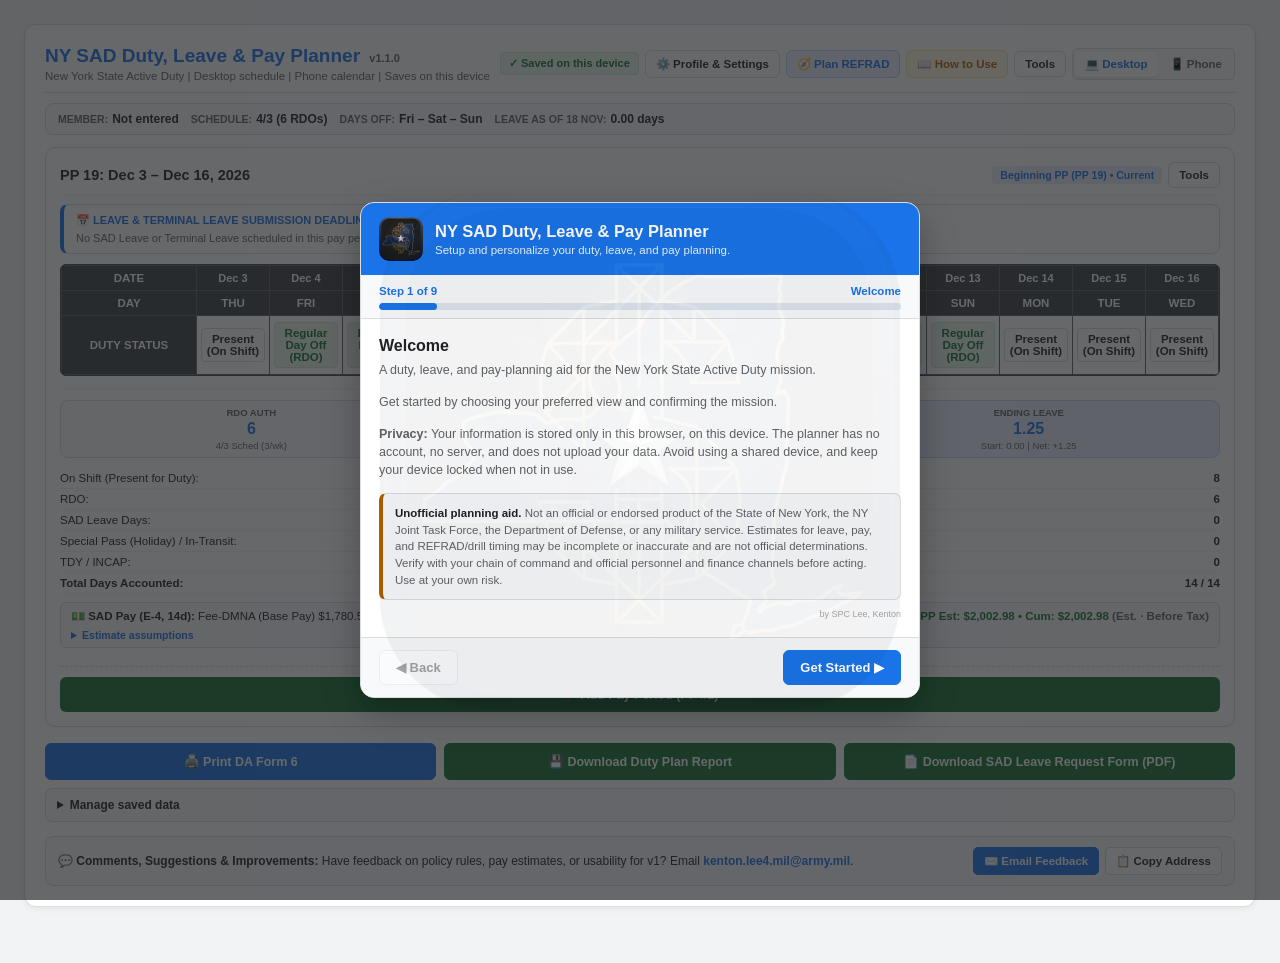
==== commit c7385e1e: "Initial release Co-authored-by: copilot-swe-agent[bot] <198982749+Copilot@users.noreply.github.com>" ====
--- a/index.html
+++ b/index.html
@@ -186,15 +186,11 @@
   position: fixed;
   inset: 0;
   background: url("./icons/icon-512.png") center / min(70vmin, 520px) no-repeat;
-  opacity: 0.09;
+  opacity: 0.05;
   pointer-events: none;
   z-index: 2147483000;
   -webkit-print-color-adjust: exact;
   print-color-adjust: exact;
-}
-
-@media (min-width: 900px) {
-  body::after { background-size: min(85vmin, 820px); }
 }
 
 @page {
@@ -267,7 +263,7 @@
   .sop-modal-backdrop, .wizard-backdrop, .settings-backdrop, .sp-conflict-backdrop, .refrad-planner-backdrop,
   .error-jump-banner, .status-sheet-card, .instructions-banner,
   .pp-header-range-btn, .header-tools-btn, .phone-tools, .pp-tools-btn, .mobile-pp-navigator, .data-management-options,
-  .mobile-cal-hint-bar, .feedback-footer-card, .update-banner, .unofficial-note {
+  .mobile-cal-hint-bar, .feedback-footer-card {
     display: none !important;
   }
 }
@@ -300,44 +296,6 @@
   margin-bottom: 10px;
   padding-bottom: 10px;
   border-bottom: 1px solid var(--border);
-}
-
-.update-banner {
-  position: fixed;
-  top: 10px;
-  left: 50%;
-  transform: translateX(-50%);
-  z-index: 1000;
-  display: flex;
-  align-items: center;
-  gap: 10px;
-  padding: 8px 12px;
-  font-size: 12.5px;
-  font-weight: 600;
-  color: #fff;
-  background: var(--primary);
-  border-radius: 8px;
-  box-shadow: 0 4px 14px rgba(0, 0, 0, 0.3);
-}
-
-.update-banner button {
-  padding: 4px 10px;
-  font-size: 12px;
-  font-weight: 700;
-  color: var(--primary);
-  background: #fff;
-  border: 0;
-  border-radius: 5px;
-  cursor: pointer;
-}
-
-.update-banner .update-banner-dismiss { color: #fff; background: transparent; padding: 4px 6px; }
-
-.unofficial-note {
-  margin: 10px 0 0;
-  font-size: 11px;
-  color: var(--text-sub);
-  text-align: center;
 }
 
 .app-version {
@@ -2863,7 +2821,7 @@
        ==================================================================================== -->
   <div class="header-top">
     <div>
-      <div class="calc-title">NY SAD Duty, Leave &amp; Pay Planner <span class="app-version">v1.2.0</span></div>
+      <div class="calc-title">NY SAD Duty, Leave &amp; Pay Planner <span class="app-version">v1.1.0</span></div>
       <div class="calc-sub">New York State Active Duty | Desktop schedule | Phone calendar | Saves on this device</div>
     </div>
 
@@ -3030,11 +2988,8 @@
   </div>
   <details class="data-management-options">
     <summary>Manage saved data</summary>
-    <p class="details-helper">Your schedule and profile are saved only in this browser on this device. Save a backup file before you clear your browser data or switch phones.</p>
+    <p class="details-helper">Your schedule and profile are saved only in this browser on this device.</p>
     <div class="data-management-actions">
-      <button type="button" class="btn btn-download" onclick="exportBackup()">💾 Save a backup file</button>
-      <button type="button" class="btn btn-download" onclick="document.getElementById('backupFileInput').click()">📂 Restore from a backup file</button>
-      <input type="file" id="backupFileInput" accept=".json,application/json" hidden onchange="importBackupFile(this)">
       <button type="button" class="btn btn-danger-outline" onclick="clearSavedLocalStorage()">🗑️ Clear saved data on this device</button>
     </div>
   </details>
@@ -3042,7 +2997,6 @@
   <!-- ====================================================================================
        [EDIT-FEEDBACK-HTML] BOTTOM COMMENTS, SUGGESTIONS & IMPROVEMENTS BAR
        ==================================================================================== -->
-  <p class="unofficial-note">Unofficial planning aid. Estimates are not official determinations; verify with your chain of command and official personnel and finance channels.</p>
   <div class="feedback-footer-card" id="feedbackFooterCard">
     <div class="feedback-footer-text">
       <strong>💬 Comments, Suggestions &amp; Improvements:</strong>
@@ -3626,83 +3580,6 @@
     return { restored: true, migratedFromV5 };
   } catch (e) {
     return { restored: false, migratedFromV5: false };
-  }
-}
-
-/* ====================================================================================
-   BACKUP: EXPORT / IMPORT SAVED DATA AS A JSON FILE
-   ==================================================================================== */
-const BACKUP_FORMAT = 'ny-sad-planner-backup';
-
-function buildBackupJson() {
-  saveStateToLocalStorageNow();
-  const state = JSON.parse(localStorage.getItem(STORAGE_KEY) || 'null');
-  const payProfile = JSON.parse(localStorage.getItem(`${STORAGE_KEY}_PAY_PROFILE`) || 'null');
-  return JSON.stringify({ format: BACKUP_FORMAT, version: 1, exportedAt: new Date().toISOString(), state, payProfile }, null, 2);
-}
-
-// Throws an Error with a user-readable message when the file is not a usable backup.
-function parseBackupJson(text) {
-  let backup;
-  try {
-    backup = JSON.parse(text);
-  } catch (error) {
-    throw new Error('This file is not a planner backup.');
-  }
-  if (!backup || backup.format !== BACKUP_FORMAT) throw new Error('This file is not a planner backup.');
-  const state = backup.state;
-  const validRows = state && Array.isArray(state.userSelections) && state.userSelections.length > 0 &&
-    state.userSelections.every(row => Array.isArray(row) && row.length === 14 && row.every(item => typeof item === 'string'));
-  if (!validRows) throw new Error('The backup has no usable schedule.');
-  if (backup.payProfile !== null && backup.payProfile !== undefined && typeof backup.payProfile !== 'object') {
-    throw new Error('The backup pay profile is not readable.');
-  }
-  return { state, payProfile: backup.payProfile || null };
-}
-
-async function exportBackup() {
-  const dateStamp = new Date().toISOString().slice(0, 10);
-  const fileName = `NY_SAD_Planner_Backup_${dateStamp}.json`;
-  const json = buildBackupJson();
-
-  if (typeof isMobileDevice === 'function' && isMobileDevice() && navigator.share && navigator.canShare && typeof File === 'function') {
-    try {
-      const file = new File([json], fileName, { type: 'application/json' });
-      if (navigator.canShare({ files: [file] })) {
-        await navigator.share({ files: [file], title: 'NY SAD Planner Backup' });
-        return;
-      }
-    } catch (error) {
-      if (error && error.name === 'AbortError') return;
-      console.warn('Native file sharing failed:', error);
-      alert('The Save to Files menu could not be opened. A browser download will be attempted instead.');
-    }
-  }
-
-  const url = URL.createObjectURL(new Blob([json], { type: 'application/json' }));
-  const link = document.createElement('a');
-  link.href = url;
-  link.download = fileName;
-  document.body.appendChild(link);
-  link.click();
-  document.body.removeChild(link);
-  URL.revokeObjectURL(url);
-}
-
-async function importBackupFile(input) {
-  const file = input && input.files && input.files[0];
-  if (!file) return;
-  try {
-    const { state, payProfile } = parseBackupJson(await file.text());
-    if (!confirm('Replace the schedule and profile on this device with the backup? This cannot be undone.')) return;
-    localStorage.setItem(STORAGE_KEY, JSON.stringify(state));
-    if (payProfile) localStorage.setItem(`${STORAGE_KEY}_PAY_PROFILE`, JSON.stringify(payProfile));
-    else localStorage.removeItem(`${STORAGE_KEY}_PAY_PROFILE`);
-    window.location.reload();
-  } catch (error) {
-    alert(error.message || 'The backup could not be read.');
-  } finally {
-    input.value = '';
   }
 }
 
@@ -8027,37 +7904,14 @@
   }
 }
 
-/* Register PWA Service Worker when served over HTTP/HTTPS and offer a refresh when a new version installs */
-function showUpdateBanner() {
-  if (document.getElementById('updateBanner')) return;
-  const banner = document.createElement('div');
-  banner.id = 'updateBanner';
-  banner.className = 'update-banner';
-  banner.setAttribute('role', 'status');
-  banner.innerHTML = '<span>A new version is ready.</span><button type="button">Refresh</button><button type="button" class="update-banner-dismiss" aria-label="Dismiss">✕</button>';
-  const [refreshBtn, dismissBtn] = banner.querySelectorAll('button');
-  refreshBtn.addEventListener('click', () => window.location.reload());
-  dismissBtn.addEventListener('click', () => banner.remove());
-  document.body.appendChild(banner);
-}
-
+/* Register PWA Service Worker when served over HTTP/HTTPS */
 if ('serviceWorker' in navigator && window.location.protocol.startsWith('http')) {
-  const hadController = Boolean(navigator.serviceWorker.controller);
-  navigator.serviceWorker.addEventListener('controllerchange', () => {
-    if (hadController) showUpdateBanner();
-  });
   window.addEventListener('load', () => {
-    navigator.serviceWorker.register('./sw.js').then((registration) => {
-      // Phones keep the app alive in the background, so look for updates whenever it comes back into view.
-      document.addEventListener('visibilitychange', () => {
-        if (document.visibilityState === 'visible') registration.update().catch(() => {});
-      });
-    }).catch((err) => {
+    navigator.serviceWorker.register('./sw.js').catch((err) => {
       console.warn('Service worker registration skipped:', err);
     });
   });
-}
-
+}
 </script>
 </body>
 </html>
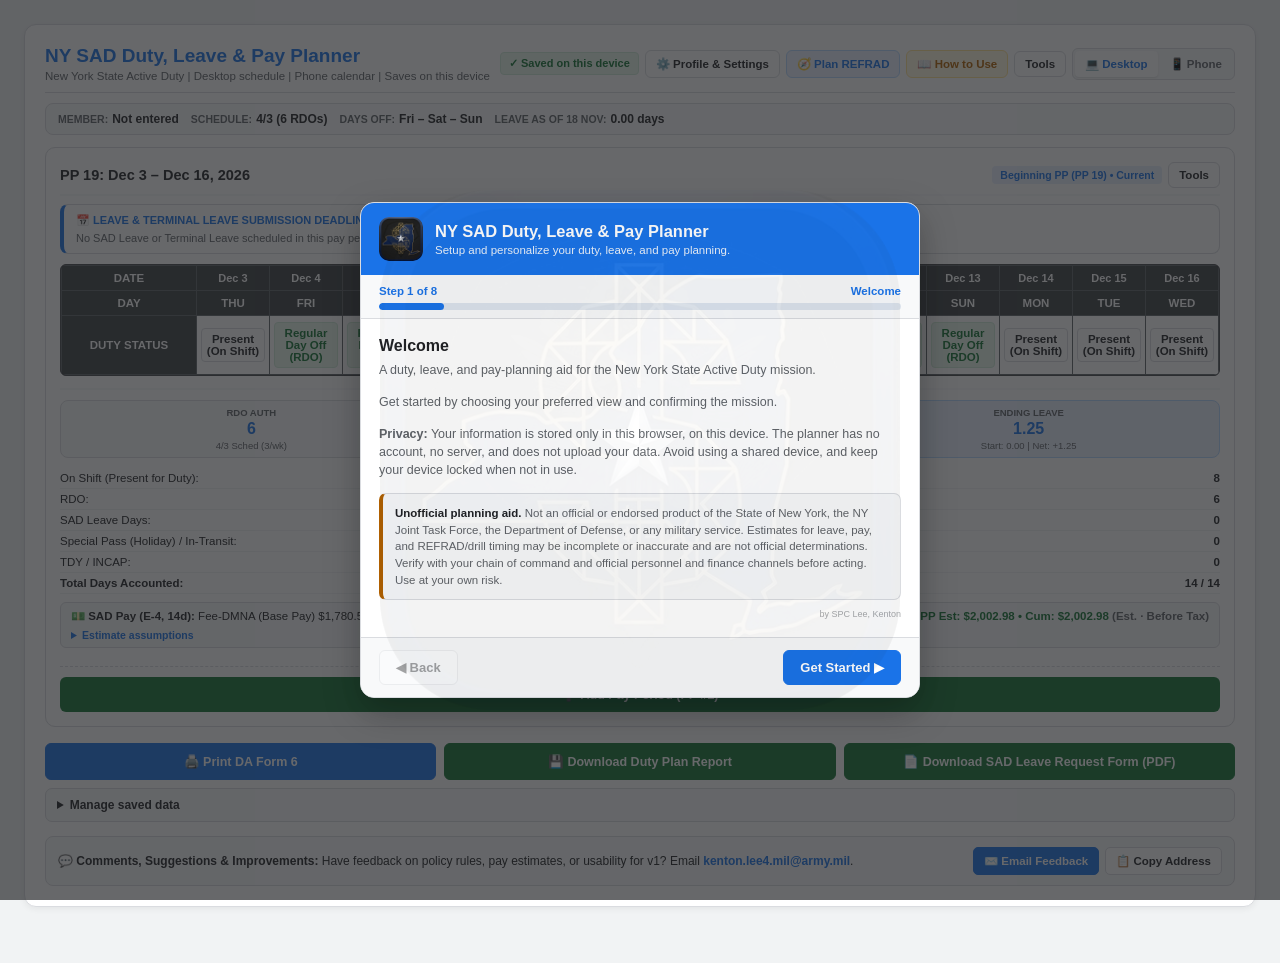
==== commit ea89c81a: "Initial release Co-authored-by: copilot-swe-agent[bot] <198982749+Copilot@users.noreply.github.com>" ====
--- a/index.html
+++ b/index.html
@@ -262,7 +262,7 @@
   .header-range-btn, .header-sop-btn, .header-settings-btn, .header-refrad-btn,
   .sop-modal-backdrop, .wizard-backdrop, .settings-backdrop, .sp-conflict-backdrop, .refrad-planner-backdrop,
   .error-jump-banner, .status-sheet-card, .instructions-banner,
-  .pp-header-range-btn, .header-tools-btn, .phone-tools, .pp-tools-btn, .mobile-pp-navigator, .data-management-options,
+  .pp-header-range-btn, .header-more-tools, .phone-tools, .pp-more-tools, .mobile-pp-navigator, .data-management-options,
   .mobile-cal-hint-bar, .feedback-footer-card {
     display: none !important;
   }
@@ -298,17 +298,6 @@
   border-bottom: 1px solid var(--border);
 }
 
-.app-version {
-  font-size: 11px;
-  font-weight: 600;
-  color: var(--text-sub);
-  margin-left: 4px;
-}
-
-.range-extra-actions { display: flex; flex-wrap: wrap; gap: 6px; margin-top: 8px; }
-.range-extra-actions .more-tools-button { width: auto; }
-.range-extra-actions .more-tools-button[hidden] { display: none; }
-
 .calc-title {
   font-size: 19px;
   font-weight: 700;
@@ -358,6 +347,11 @@
   border: 1px solid #b3d7ff;
   border-radius: 6px;
   cursor: pointer;
+}
+
+.header-more-tools,
+.pp-more-tools {
+  position: relative;
 }
 
 .phone-tools {
@@ -428,9 +422,9 @@
 .phone-tools-button[href],
 .more-tools-button[href] { display: block; text-decoration: none; }
 
-.header-tools-btn,
-.pp-tools-btn {
-  font-family: inherit;
+.header-more-tools > summary,
+.pp-more-tools > summary {
+  list-style: none;
   padding: 6px 10px;
   font-size: 11.5px;
   font-weight: 700;
@@ -441,10 +435,28 @@
   cursor: pointer;
 }
 
-.header-tools-btn:hover,
-.pp-tools-btn:hover {
+.header-more-tools > summary::-webkit-details-marker,
+.pp-more-tools > summary::-webkit-details-marker { display: none; }
+
+.header-more-tools[open] > summary,
+.pp-more-tools[open] > summary {
   border-color: var(--primary);
   color: var(--primary);
+}
+
+.more-tools-menu {
+  position: absolute;
+  z-index: 20;
+  right: 0;
+  top: calc(100% + 4px);
+  min-width: 190px;
+  display: grid;
+  gap: 5px;
+  padding: 7px;
+  background: var(--surface);
+  border: 1px solid var(--border);
+  border-radius: 7px;
+  box-shadow: 0 3px 12px rgba(0, 0, 0, 0.14);
 }
 
 .more-tools-button {
@@ -636,9 +648,8 @@
 }
 
 .phone-view-active .header-refrad-btn,
-.phone-view-active .header-tools-btn,
-.phone-view-active .pp-tools-btn,
-.phone-view-active .range-extra-actions,
+.phone-view-active .header-more-tools,
+.phone-view-active .pp-more-tools,
 .phone-view-active .btn-add-pp { display: none; }
 
 .phone-view-active .phone-tools { display: block; }
@@ -1661,19 +1672,7 @@
   box-shadow: 0 4px 12px rgba(26, 115, 232, 0.14);
 }
 
-.status-sheet-card.open {
-  display: block;
-  position: fixed;
-  left: 50%;
-  bottom: 12px;
-  transform: translateX(-50%);
-  width: min(680px, calc(100vw - 24px));
-  max-height: 46vh;
-  overflow-y: auto;
-  margin: 0;
-  z-index: 950;
-  box-shadow: 0 6px 24px rgba(0, 0, 0, 0.28);
-}
+.status-sheet-card.open { display: block; }
 
 .status-sheet-hdr {
   display: flex;
@@ -2226,45 +2225,26 @@
 
       <!-- Step 2: Choose task force -->
       <div class="wizard-step" id="wizardStep_3">
-        <h3 class="wizard-step-title">3. Mission Type</h3>
-        <p class="wizard-step-desc">Choose the type of duty you want to plan for.</p>
+        <h3 class="wizard-step-title">3. New York Mission</h3>
+        <p class="wizard-step-desc">Choose the mission type you want to plan for.</p>
         <div class="wizard-view-grid">
           <div class="wizard-view-card selected" id="wizMissionCard_nysad" onclick="selectWizardMission('nysad')">
             <div class="wizard-view-name">NY SAD</div>
             <div class="wizard-view-sub">New York State Active Duty</div>
           </div>
-          <div class="wizard-view-card" id="wizMissionCard_activeduty" onclick="selectWizardMission('activeduty')">
-            <div class="wizard-view-name">Active Duty</div>
-            <div class="wizard-view-sub">Federal active duty</div>
+          <div class="wizard-view-card" id="wizMissionCard_deployment" onclick="selectWizardMission('deployment')">
+            <div class="wizard-view-name">Deployment</div>
+            <div class="wizard-view-sub">Entitlements by country</div>
           </div>
         </div>
-        <div class="welcome-disclaimer" id="wizActiveDutyWip" role="status" hidden style="margin-top:12px;">
-          <p><strong>Work in progress.</strong> Active Duty planning is still in development and is not ready yet. When it is available, it will be accurate for the Army only; other branches require further research. Choose NY SAD to continue with the planner today.</p>
+        <div class="welcome-disclaimer" id="wizDeploymentWip" role="status" hidden style="margin-top:12px;">
+          <p><strong>Work in progress.</strong> The Deployment option is coming soon. You will enter your information and dates, see the countries you deployed to, and check which entitlements you qualify for. Choose NY SAD to continue with the planner today.</p>
         </div>
       </div>
 
-      <!-- Step 3b: Choose task force -->
-      <div class="wizard-step" id="wizardStep_10">
-        <h3 class="wizard-step-title">4. Task Force</h3>
-        <p class="wizard-step-desc">Choose the New York State Active Duty task force you want to plan for.</p>
-        <div class="wizard-view-grid">
-          <div class="wizard-view-card selected" id="wizTaskForceCard_sentinel" onclick="selectWizardTaskForce('sentinel')">
-            <div class="wizard-view-name">JTF Sentinel</div>
-            <div class="wizard-view-sub">Joint Task Force Sentinel</div>
-          </div>
-          <div class="wizard-view-card" id="wizTaskForceCard_empire" onclick="selectWizardTaskForce('empire')">
-            <div class="wizard-view-name">JTF Empire Shield</div>
-            <div class="wizard-view-sub">Joint Task Force Empire Shield</div>
-          </div>
-        </div>
-        <div class="welcome-disclaimer" id="wizEmpireShieldWip" role="status" hidden style="margin-top:12px;">
-          <p><strong>Work in progress.</strong> JTF Empire Shield planning is still in development and is not ready yet. Choose JTF Sentinel to continue with the planner today.</p>
-        </div>
-      </div>
-
       <!-- Step 3: Schedule & RDOs -->
       <div class="wizard-step" id="wizardStep_5">
-        <h3 class="wizard-step-title">5. Shift Schedule &amp; Regular RDOs</h3>
+        <h3 class="wizard-step-title">4. Shift Schedule &amp; Regular RDOs</h3>
         <p class="wizard-step-desc">Choose your shift cadence and regular RDO block. Holiday Special Passes on regular RDOs can auto-apply where eligible.</p>
         <div class="wizard-form-stack">
           <div class="field-group">
@@ -2283,7 +2263,7 @@
 
       <!-- Step 4: SAD Pay & Leave -->
       <div class="wizard-step" id="wizardStep_6">
-        <h3 class="wizard-step-title">6. SAD Pay Profile &amp; 18 NOV 2026 Leave Balance</h3>
+        <h3 class="wizard-step-title">5. SAD Pay Profile &amp; 18 NOV 2026 Leave Balance</h3>
         <p class="wizard-step-desc">Enter your assignment role, pay grade, years of service, ZIP code or MHA for the BAH rate area, BAH/BAS eligibility, and your leave balance as of 18 Nov 2026.</p>
         <div class="wizard-form-stack">
           <div class="field-group">
@@ -2426,7 +2406,7 @@
 
       <!-- Step 5: Beginning Pay Period -->
       <div class="wizard-step" id="wizardStep_7">
-        <h3 class="wizard-step-title">7. Beginning Pay Period</h3>
+        <h3 class="wizard-step-title">6. Beginning Pay Period</h3>
         <p class="wizard-step-desc">Choose the first pay period to include. You can add later pay periods as you plan ahead.</p>
         <div class="wizard-form-stack">
           <div class="field-group">
@@ -2441,7 +2421,7 @@
 
       <!-- Step 6: How-To Offer & Finish -->
       <div class="wizard-step" id="wizardStep_8">
-        <h3 class="wizard-step-title">8. Ready to Start Planning</h3>
+        <h3 class="wizard-step-title">7. Ready to Start Planning</h3>
         <p class="wizard-step-desc">Would you like to read the quick guide first or go straight to your schedule?</p>
         <div class="wizard-offer-box">
           <button type="button" class="wizard-offer-btn sop-cta" onclick="finishWizard(true)">📖 Read the quick guide</button>
@@ -2723,14 +2703,14 @@
           <ul class="sop-list">
             <li>Open <strong>⚙️ Profile &amp; Settings</strong>. Enter your <strong>18 Nov 2026 leave balance</strong>; this field is required. Enter <strong>0</strong> if you have no leave balance.</li>
             <li>Choose your beginning pay period and shift schedule. Add your pay profile and ZIP code if you want an estimated pay calculation.</li>
-            <li>Tap a date in Phone view or click a date in Desktop view to change its status. Open <strong>Tools</strong> (<strong>More Tools</strong> in Phone view) for leave, TDY/travel, transfer, REFRAD, and schedule actions.</li>
+            <li>Tap a date in Phone view or click a date in Desktop view to change its status. Open <strong>Tools</strong> for leave, TDY/travel, REFRAD, and schedule actions.</li>
           </ul>
         </div>
         <div class="sop-step-card">
           <div class="sop-step-title">Status key</div>
           <ul class="sop-list">
             <li><strong>SHFT:</strong> Present / On Shift. <strong>RDO:</strong> Regular Day Off. <strong>LV:</strong> State Active Duty (SAD) Leave.</li>
-            <li><strong>XFER:</strong> Transfer Day. It counts as paid On Shift time and accrues leave; choosing it opens the planner so you can record the destination assignment role.</li>
+            <li><strong>XFER:</strong> Transfer Day. It counts as paid On Shift time and accrues leave; record the destination assignment role in Tools.</li>
             <li><strong>TDY:</strong> Drill / TDY. <strong>TRV:</strong> In-Transit travel. <strong>SP:</strong> Special Pass. <strong>INCP:</strong> INCAP Pay.</li>
             <li><strong>RFRD, TERM, and OFF</strong> are managed by the REFRAD planner; use <strong>Plan REFRAD</strong> to change that plan.</li>
           </ul>
@@ -2749,8 +2729,8 @@
           <div class="sop-step-title">Plan a day or a date range</div>
           <ul class="sop-list">
             <li>For one day, select the date and choose <strong>SAD Leave</strong> in the status picker.</li>
-            <li>For several days, open <strong>Tools</strong> (in Phone view, <strong>More Tools</strong> → <strong>Plan a date range</strong>). Select SAD Leave or AT / Drill / TDY, then enter the start and end dates; both dates are included. The planner adds pay periods when needed.</li>
-            <li>For a transfer, select the date and choose <strong>Transfer Day</strong>, or open <strong>Tools</strong> and choose <strong>Transfer Day</strong> under what you are planning. Pick the transfer date and destination role, then apply. The date counts as paid On Shift time and accrues leave. Incentive Pay uses the highest assignment role held during a pay period, so a higher-role incentive remains for a transition pay period.</li>
+            <li>For several days, open <strong>Tools</strong> and choose <strong>Plan a date range</strong>. Select SAD Leave or AT / Drill / TDY, then enter the start and end dates; both dates are included. The planner adds pay periods when needed.</li>
+            <li>For a transfer, open <strong>Tools</strong> → <strong>Plan Transfer</strong>, choose the transfer date and destination role, then apply. The date counts as paid On Shift time and accrues leave. Incentive Pay uses the highest assignment role held during a pay period, so a higher-role incentive remains for a transition pay period.</li>
             <li>For a multi-day AT / Drill / TDY plan, answer whether your assigned facility is more than 120 miles from your home station. If it is, the first and last dates are In-Transit with AT / Drill / TDY in between; the range must be at least 3 days. In-Transit must connect On Shift with AT / Drill / TDY. If the distance is 120 miles or less, every date is AT / Drill / TDY. Choosing In-Transit for one date opens a confirmation; choosing No leaves that date unchanged.</li>
           </ul>
         </div>
@@ -2821,7 +2801,7 @@
        ==================================================================================== -->
   <div class="header-top">
     <div>
-      <div class="calc-title">NY SAD Duty, Leave &amp; Pay Planner <span class="app-version">v1.1.0</span></div>
+      <div class="calc-title">NY SAD Duty, Leave &amp; Pay Planner</div>
       <div class="calc-sub">New York State Active Duty | Desktop schedule | Phone calendar | Saves on this device</div>
     </div>
 
@@ -2831,15 +2811,25 @@
       <button type="button" class="header-settings-btn" onclick="openSettingsModal()">⚙️ Profile &amp; Settings</button>
       <button type="button" class="header-refrad-btn" onclick="openRefradPlanner()">🧭 Plan REFRAD</button>
       <button type="button" class="header-sop-btn" onclick="openSopModal()">📖 How to Use</button>
-      <button type="button" class="header-tools-btn" onclick="openToolsPlanner()">Tools</button>
+      <details class="header-more-tools" id="headerMoreTools">
+        <summary>Tools</summary>
+        <div class="more-tools-menu">
+          <button type="button" class="more-tools-button" onclick="openRangeBuilderFromMenu()">📅 Plan a date range</button>
+          <button type="button" class="more-tools-button" onclick="openTransferPlannerFromMenu()">Plan Transfer</button>
+          <button type="button" class="more-tools-button" onclick="confirmApplyDefaultPatternAll()">↺ Reset day-off pattern</button>
+          <button type="button" class="more-tools-button" id="clearRefradPlanButton" onclick="clearRefradOnly()" hidden>Clear REFRAD plan</button>
+        </div>
+      </details>
       <details class="phone-tools" id="phoneTools">
-        <summary>More Tools</summary>
+        <summary>Tools</summary>
         <div class="phone-tools-menu">
           <div class="phone-tools-group-title">Plan</div>
           <button type="button" class="phone-tools-button" onclick="openPhoneRangePlanner()">Plan a date range</button>
+          <button type="button" class="phone-tools-button" onclick="openPhoneRangePlanner('transfer')">Plan Transfer</button>
           <button type="button" class="phone-tools-button" onclick="closePhoneToolsMenu();openRefradPlanner()">Plan REFRAD</button>
           <div class="phone-tools-group-title">Schedule</div>
           <button type="button" class="phone-tools-button" onclick="addPayPeriodFromPhoneTools()">Add pay period</button>
+          <button type="button" class="phone-tools-button" onclick="confirmApplyDefaultPatternAll()">Reset day-off pattern</button>
           <button type="button" class="phone-tools-button" id="phoneRemoveLastPayPeriodButton" onclick="removeLastPayPeriodFromPhoneTools()" hidden>Remove last pay period</button>
           <button type="button" class="phone-tools-button" id="phoneClearRefradPlanButton" onclick="clearRefradFromPhoneTools()" hidden>Clear REFRAD plan</button>
         </div>
@@ -2881,7 +2871,7 @@
   <!-- Date-range planner -->
   <div class="range-builder-card" id="rangeBuilderCard">
     <div class="range-builder-hdr">
-      <div class="range-builder-title">🛠 Tools: Plan a date range</div>
+      <div class="range-builder-title">📅 Plan Dates</div>
       <button type="button" class="status-sheet-close" onclick="closeRangeBuilderModal()">✕ Close</button>
     </div>
     <div class="range-builder-grid">
@@ -2938,10 +2928,6 @@
     <div class="range-btn-row">
       <button type="button" class="range-apply-btn" onclick="applyPlannedDateRange()">✓ Apply to schedule</button>
       <button type="button" class="range-cancel-btn" onclick="closeRangeBuilderModal()">Cancel</button>
-    </div>
-    <div class="range-extra-actions">
-      <button type="button" class="more-tools-button" id="rangeRemoveLastPayPeriodButton" onclick="closeRangeBuilderModal();removeLastPayPeriod()" hidden>🗑️ Remove last pay period</button>
-      <button type="button" class="more-tools-button" id="clearRefradPlanButton" onclick="closeRangeBuilderModal();clearRefradOnly()" hidden>Clear REFRAD plan</button>
     </div>
   </div>
 
@@ -3092,7 +3078,7 @@
    ==================================================================================== */
 const BASE_STATUS_OPTIONS = [
   { id: 'shift',      name: 'Present (On Shift)',            shortName: 'SHFT', leaveQual: true,  rdoQual: true,  paidSad: true,  color: 'var(--surface)', textCol: 'var(--text-main)', border: 'var(--border)' },
-  { id: 'transfer',   name: 'Transfer Day',                  shortName: 'XFER', leaveQual: true,  rdoQual: true,  paidSad: true,  color: '#f3e5f5', textCol: '#7b1fa2', border: '#e1bee7' },
+  { id: 'transfer',   name: 'Transfer Day',                  shortName: 'XFER', leaveQual: true,  rdoQual: true,  paidSad: true,  color: '#f3e5f5', textCol: '#7b1fa2', border: '#e1bee7', isToolOnly: true },
   { id: 'rdo',        name: 'Regular Day Off (RDO)',      shortName: 'RDO',  leaveQual: false, rdoQual: false, paidSad: true,  color: 'var(--status-rdo-bg)', textCol: 'var(--status-rdo-text)', border: 'var(--status-rdo-border)' },
   { id: 'lv',         name: 'SAD Leave',           shortName: 'LV',   leaveQual: true,  rdoQual: true,  paidSad: true,  color: 'var(--status-leave-bg)', textCol: 'var(--status-leave-text)', border: 'var(--status-leave-border)' },
   { id: 'refrad_rpt', name: 'REFRAD Report Date',  shortName: 'RFRD', leaveQual: true,  rdoQual: true,  paidSad: true,  color: 'var(--status-refrad-bg)', textCol: 'var(--status-refrad-text)', border: 'var(--status-refrad-border)', isToolOnly: true },
@@ -3800,8 +3786,26 @@
   applyRdoPresetAll(document.getElementById('schedSelect').value === 'alt' ? 'fri_sun' : 'sat_sun');
 }
 
-function openToolsPlanner() {
-  openRangeBuilderModal(0);
+function confirmApplyDefaultPatternAll() {
+  if (!confirm('Reset the regular day-off pattern in every open pay period? Other date selections may be replaced.')) return;
+  applyDefaultPatternAll();
+  const menu = document.getElementById('headerMoreTools');
+  if (menu) menu.open = false;
+  closePhoneToolsMenu();
+}
+
+function openRangeBuilderFromMenu() {
+  const menu = document.getElementById('headerMoreTools');
+  if (menu) menu.open = false;
+  closePhoneToolsMenu();
+  openRangeBuilderModal(currentViewMode === 'mobile' ? mobileVisiblePayPeriodSlot : 0);
+}
+
+function openTransferPlannerFromMenu() {
+  const menu = document.getElementById('headerMoreTools');
+  if (menu) menu.open = false;
+  closePhoneToolsMenu();
+  openRangeBuilderModal(currentViewMode === 'mobile' ? mobileVisiblePayPeriodSlot : 0, 'transfer');
 }
 
 /* ====================================================================================
@@ -3811,15 +3815,14 @@
   'Welcome',
   'Choose View',
   'Install as App',
-  'Mission Type',
-  'Task Force',
+  'New York Mission',
   'Schedule & RDOs',
   'SAD Pay & Leave',
   'Pay Period',
   'How-To Offer'
 ];
-// Panel ids in the order users see them; panel 9 is the install step and panel 10 is the task force step.
-const WIZARD_STEP_ORDER = [1, 2, 9, 3, 10, 5, 6, 7, 8];
+// Panel ids in the order users see them; panel 9 is the install step.
+const WIZARD_STEP_ORDER = [1, 2, 9, 3, 5, 6, 7, 8];
 let wizardCurrentStep = 1;
 let wizardSelectedView = currentViewMode;
 let wizardSelectedTheme = colorThemePreference;
@@ -3910,7 +3913,6 @@
   wizardIsRerun = Boolean(isRerun);
   wizardCurrentStep = 1;
   selectWizardMission('nysad');
-  selectWizardTaskForce('sentinel');
   wizardSelectedView = currentViewMode;
   wizardSelectedTheme = colorThemePreference;
   const schedType = document.getElementById('schedSelect').value || 'alt';
@@ -3983,26 +3985,13 @@
 let wizardSelectedMission = 'nysad';
 
 function selectWizardMission(mission) {
-  wizardSelectedMission = mission === 'activeduty' ? 'activeduty' : 'nysad';
+  wizardSelectedMission = mission === 'deployment' ? 'deployment' : 'nysad';
   const nyCard = document.getElementById('wizMissionCard_nysad');
-  const adCard = document.getElementById('wizMissionCard_activeduty');
-  const wip = document.getElementById('wizActiveDutyWip');
+  const depCard = document.getElementById('wizMissionCard_deployment');
+  const wip = document.getElementById('wizDeploymentWip');
   if (nyCard) nyCard.classList.toggle('selected', wizardSelectedMission === 'nysad');
-  if (adCard) adCard.classList.toggle('selected', wizardSelectedMission === 'activeduty');
-  if (wip) wip.hidden = wizardSelectedMission !== 'activeduty';
-  renderWizardStep();
-}
-
-let wizardSelectedTaskForce = 'sentinel';
-
-function selectWizardTaskForce(taskForce) {
-  wizardSelectedTaskForce = taskForce === 'empire' ? 'empire' : 'sentinel';
-  const sentinelCard = document.getElementById('wizTaskForceCard_sentinel');
-  const empireCard = document.getElementById('wizTaskForceCard_empire');
-  const wip = document.getElementById('wizEmpireShieldWip');
-  if (sentinelCard) sentinelCard.classList.toggle('selected', wizardSelectedTaskForce === 'sentinel');
-  if (empireCard) empireCard.classList.toggle('selected', wizardSelectedTaskForce === 'empire');
-  if (wip) wip.hidden = wizardSelectedTaskForce !== 'empire';
+  if (depCard) depCard.classList.toggle('selected', wizardSelectedMission === 'deployment');
+  if (wip) wip.hidden = wizardSelectedMission !== 'deployment';
   renderWizardStep();
 }
 
@@ -4200,9 +4189,9 @@
   return true;
 }
 
-function openPhoneRangePlanner() {
+function openPhoneRangePlanner(statusId) {
   closePhoneToolsMenu();
-  openRangeBuilderModal(mobileVisiblePayPeriodSlot);
+  openRangeBuilderModal(mobileVisiblePayPeriodSlot, statusId);
 }
 
 function addPayPeriodFromPhoneTools() {
@@ -4221,7 +4210,7 @@
 }
 
 function renderWizardStep() {
-  for (let i = 1; i <= 10; i++) {
+  for (let i = 1; i <= 9; i++) {
     const panel = document.getElementById(`wizardStep_${i}`);
     if (panel) panel.classList.toggle('active', i === wizardCurrentStep);
   }
@@ -4245,8 +4234,7 @@
       ? 'none'
       : 'inline-block';
     nextBtn.textContent = wizardCurrentStep === 1 ? 'Get Started ▶' : 'Next ▶';
-    nextBtn.disabled = (wizardCurrentStep === 3 && wizardSelectedMission !== 'nysad') ||
-      (wizardCurrentStep === 10 && wizardSelectedTaskForce !== 'sentinel');
+    nextBtn.disabled = wizardCurrentStep === 3 && wizardSelectedMission === 'deployment';
   }
 }
 
@@ -4482,7 +4470,7 @@
   saveStateToLocalStorage();
 }
 
-function openRangeBuilderModal(slotOverride, statusOverride, dateOverrideIso) {
+function openRangeBuilderModal(slotOverride, statusOverride) {
   closeInlineStatusPicker();
   const card = document.getElementById('rangeBuilderCard');
   if (!card) return;
@@ -4490,7 +4478,7 @@
   const startPpIdx = parseInt(document.getElementById('ppSelect').value, 10);
   const targetSlot = typeof slotOverride === 'number' ? slotOverride : 0;
   const pp = payPeriods[startPpIdx + targetSlot] || payPeriods[startPpIdx];
-  const defaultIso = dateOverrideIso || toIsoDate(pp.start);
+  const defaultIso = toIsoDate(pp.start);
 
   const startInput = document.getElementById('rangeStartDate');
   const endInput = document.getElementById('rangeEndDate');
@@ -4502,9 +4490,6 @@
   }
   if (startInput) startInput.value = defaultIso;
   if (endInput) endInput.value = defaultIso;
-
-  const removeLastButton = document.getElementById('rangeRemoveLastPayPeriodButton');
-  if (removeLastButton) removeLastButton.hidden = activePayPeriodCount <= 1;
 
   onRangeStatusChange();
   card.classList.add('open');
@@ -4610,7 +4595,6 @@
   if (mode === 'transfer') captureLastDayStatusUndo();
   else clearLastDayStatusUndo();
 
-  const prevActiveCount = activePayPeriodCount;
   if (requiredSlots > activePayPeriodCount) {
     const prevCount = activePayPeriodCount;
     activePayPeriodCount = requiredSlots;
@@ -4621,36 +4605,8 @@
     }
   }
 
-  // In-Transit days must connect On Shift with TDY, so offer to set the days on either side to On Shift.
-  const adjustDays = [];
-  if (useTdyInTransit) {
-    const neighbors = [[addDays(startDate, -1), 'before the first In-Transit day'], [addDays(endDate, 1), 'after the last In-Transit day']];
-    const fixable = ['rdo', 'lv', 'trv', 'incap'];
-    for (const [date, where] of neighbors) {
-      const offset = Math.floor((date.getTime() - firstPpStart.getTime()) / 86400000);
-      if (offset < 0) continue;
-      const slot = Math.floor(offset / 14);
-      ensureSlotCapacity(slot + 1);
-      const day = offset % 14;
-      const status = userSelections[slot][day];
-      if (fixable.includes(status)) adjustDays.push({ slot, day, date, where, name: getStatusMeta(status).name });
-    }
-  }
-  if (adjustDays.length) {
-    const lines = adjustDays.map(a => `• ${formatFullDate(a.date)} (${a.where}) is currently ${a.name}`).join('\n');
-    const ok = confirm(`An In-Transit day would connect to a day that is not On Shift:\n\n${lines}\n\nIn-Transit days must sit between On Shift and TDY. Change the schedule around it so it reads On Shift, In-Transit, TDY, In-Transit, On Shift?\n\nOK = change those dates to On Shift and apply the TDY.\nCancel = make no changes.`);
-    if (!ok) {
-      activePayPeriodCount = prevActiveCount;
-      return;
-    }
-    adjustDays.forEach(a => {
-      removeTransferEventForDate(toIsoDate(a.date));
-      userSelections[a.slot][a.day] = 'shift';
-    });
-  }
-
   let firstModifiedSlot = -1;
-  let removedTransferEvent = adjustDays.length > 0;
+  let removedTransferEvent = false;
   for (let i = 0; i < totalDays; i++) {
     const curDate = addDays(startDate, i);
     const offsetFromFirst = Math.floor((curDate.getTime() - firstPpStart.getTime()) / 86400000);
@@ -4802,13 +4758,6 @@
 }
 
 function pickStatusFromInlinePicker(s, d, statusId) {
-  if (statusId === 'transfer') {
-    closeInlineStatusPicker();
-    if (userSelections[s]?.[d] === 'transfer') return;
-    const pp = payPeriods[parseInt(document.getElementById('ppSelect').value, 10) + s];
-    openRangeBuilderModal(s, 'transfer', toIsoDate(addDays(pp.start, d)));
-    return;
-  }
   if (statusId === 'trv' && userSelections[s]?.[d] !== 'trv') {
     renderInTransitConfirmation(s, d);
     return;
@@ -5345,9 +5294,7 @@
 
   captureLastDayStatusUndo();
 
-  const leavingTransfer = userSelections[s][d] === 'transfer' && removeTransferEventForDate(toIsoDate(dayDate));
   userSelections[s][d] = targetStatus;
-  if (leavingTransfer) onPaySettingsChange();
   calculateAllPayPeriods();
   saveStateToLocalStorage();
 }
@@ -5457,7 +5404,13 @@
         <div class="pp-section-title">PP ${String(pp.ppNum).padStart(2, '0')}: ${formatShortDate(pp.start)} – ${formatFullDate(pp.end)}</div>
         <div class="pp-header-right">
           <span class="pp-section-badge">${badgeText}</span>
-          <button type="button" class="pp-tools-btn" onclick="openRangeBuilderModal(${s})">Tools</button>
+          <details class="pp-more-tools">
+            <summary>Tools</summary>
+            <div class="more-tools-menu">
+              <button type="button" class="more-tools-button" onclick="openRangeBuilderModal(${s})">📅 Plan dates for this period</button>
+              ${s === activePayPeriodCount - 1 && activePayPeriodCount > 1 ? `<button type="button" class="more-tools-button" onclick="removeLastPayPeriod()">🗑️ Remove last pay period</button>` : ''}
+            </div>
+          </details>
         </div>
       </div>
 
@@ -5659,6 +5612,8 @@
     return;
   }
   if (!confirm('Clear the REFRAD plan? This removes the Terminal Leave and off-mission dates it added, then restores your saved schedule.')) return;
+  const desktopTools = document.getElementById('headerMoreTools');
+  if (desktopTools) desktopTools.open = false;
   closePhoneToolsMenu();
   clearLastDayStatusUndo();
   const savedSchedule = cloneRefradScheduleSnapshot(refradScheduleSnapshot);
@@ -7568,7 +7523,6 @@
   };
 
   let sectionsHtml = '';
-  const summaryRows = [];
 
   for (let s = 0; s < activePayPeriodCount; s++) {
     const pp = payPeriods[startPpIdx + s];
@@ -7643,10 +7597,10 @@
 
     const alertsHtml = buildReportAlertsHtml(document.getElementById(`alerts_${s}`));
     const deadlineListHtml = escapeReportHtml(document.getElementById(`deadlineList_${s}`)?.textContent ?? '');
-
-    summaryRows.push({ label: `PP ${String(pp.ppNum).padStart(2, '0')}`, cShift, cRdo, cLeave, cSpTrv, cNonSad, cTotal, rdoQual });
+    const pageBreakStyle = ((s + 1) % 5 === 0 && s < activePayPeriodCount - 1) ? 'page-break-after:always;' : '';
+
     sectionsHtml += `
-      <div style="margin-bottom:5px;page-break-inside:avoid;border:1px solid #dadce0;border-radius:5px;padding:5px 7px;background:#fff;">
+      <div style="margin-bottom:5px;page-break-inside:avoid;border:1px solid #dadce0;border-radius:5px;padding:5px 7px;background:#fff;${pageBreakStyle}">
         <div style="display:flex;justify-content:space-between;align-items:center;font-size:10.5px;font-weight:700;color:#1a73e8;margin-bottom:3px;border-bottom:1px solid #f1f3f4;padding-bottom:2px;">
           <span>PP ${String(pp.ppNum).padStart(2, '0')}: ${formatShortDate(pp.start)} – ${formatFullDate(pp.end)} ${s === 0 ? '[Beginning PP]' : `[+${s} PP]`}</span>
           <span style="font-size:9px;color:#5f6368;font-weight:600;">Regular days off: ${rdoUsed}/${rdoAuth} (${rdoDiff}) | Ending leave: ${lvTotal} (${lvTotalSub})</span>
@@ -7655,23 +7609,19 @@
           <strong>📅 Leave submission deadlines (30 days; 60 days for OCONUS):</strong> ${deadlineListHtml}
         </div>
         ${da6TablePrint}
+        <div style="display:flex;justify-content:space-between;flex-wrap:wrap;gap:4px;font-size:9px;background:#f8f9fa;padding:3px 6px;border-radius:3px;border:1px solid #e8eaed;">
+          <span><strong>On Shift:</strong> ${cShift}</span>
+          <span><strong>Regular days off:</strong> ${cRdo}</span>
+          <span><strong>SAD Leave:</strong> ${cLeave}</span>
+          <span><strong>SP / In-Transit:</strong> ${cSpTrv}</span>
+          <span><strong>TDY / INCAP pay:</strong> ${cNonSad}</span>
+          <span><strong>Days accounted:</strong> ${cTotal}</span>
+          <span style="color:#1a73e8;"><strong>Qualifying days:</strong> ${rdoQual}</span>
+        </div>
         ${alertsHtml ? `<div style="margin-top:3px;">${alertsHtml}</div>` : ''}
       </div>
     `;
   }
-
-  const sumCols = ['cShift', 'cRdo', 'cLeave', 'cSpTrv', 'cNonSad'];
-  const totals = sumCols.map(k => summaryRows.reduce((n, r) => n + (parseInt(r[k], 10) || 0), 0));
-  const cell = 'padding:1px 5px;border:1px solid #e8eaed;text-align:center;';
-  const summaryHtml = `
-    <div style="margin:4px 0;page-break-inside:avoid;font-size:9px;">
-      <div style="font-weight:700;color:#1a73e8;margin-bottom:2px;">Summary, all pay periods</div>
-      <table style="border-collapse:collapse;width:100%;background:#f8f9fa;">
-        <tr style="font-weight:700;"><td style="${cell}">Pay period</td><td style="${cell}">On Shift</td><td style="${cell}">Regular days off</td><td style="${cell}">SAD Leave</td><td style="${cell}">SP / In-Transit</td><td style="${cell}">TDY / INCAP pay</td><td style="${cell}">Days accounted</td><td style="${cell}">Qualifying days</td></tr>
-        ${summaryRows.map(r => `<tr><td style="${cell}">${r.label}</td><td style="${cell}">${r.cShift}</td><td style="${cell}">${r.cRdo}</td><td style="${cell}">${r.cLeave}</td><td style="${cell}">${r.cSpTrv}</td><td style="${cell}">${r.cNonSad}</td><td style="${cell}">${r.cTotal}</td><td style="${cell}">${r.rdoQual}</td></tr>`).join('')}
-        <tr style="font-weight:700;"><td style="${cell}">Total</td>${totals.map(t => `<td style="${cell}">${t}</td>`).join('')}<td style="${cell}"></td><td style="${cell}"></td></tr>
-      </table>
-    </div>`;
 
   const reportHtml = `<!DOCTYPE html>
 <html>
@@ -7698,7 +7648,7 @@
   .no-print-bar { background: #e8f0fe; border: 1px solid #b3d7ff; padding: 6px 10px; border-radius: 5px; margin-bottom: 6px; display: flex; justify-content: space-between; align-items: center; font-size: 11px; color: #174ea6; }
   .print-btn { background: #1a73e8; color: #fff; border: none; padding: 4px 10px; border-radius: 4px; font-weight: 600; cursor: pointer; }
   body::after { content: ""; position: fixed; inset: 0; background: url("${new URL('./icons/icon-512.png', window.location.href).href}") center / min(70vmin, 520px) no-repeat; opacity: 0.05; pointer-events: none; -webkit-print-color-adjust: exact; print-color-adjust: exact; }
-  @page { size: 11in 8.5in; margin: 4mm; }
+  @page { size: landscape; margin: 4mm; }
   @media print {
     html, body { zoom: 0.72; padding: 0 !important; margin: 0 !important; width: 100%; }
     .report-wrap { width: 100% !important; max-width: 100% !important; }
@@ -7709,7 +7659,7 @@
 <body>
 <div class="report-wrap">
   <div class="no-print-bar">
-    <span><strong>📄 Formatted for US Letter landscape (about 8 pay periods per page).</strong> Choose <strong>Save as PDF</strong> in your print options.</span>
+    <span><strong>📄 Formatted for landscape (up to 5 pay periods per page).</strong> Choose <strong>Save as PDF</strong> in your print options.</span>
     <button class="print-btn" onclick="window.print()">🖨️ Print / Save PDF</button>
   </div>
   <div class="top-bar">
@@ -7726,7 +7676,6 @@
     <div><strong>Shift schedule:</strong> ${escapeReportHtml(schedLabel)}<br><strong>Leave balance as of 18 Nov 2026:</strong> ${escapeReportHtml(startingLeave)} days</div>
   </div>
   <div>${sectionsHtml}</div>
-  ${summaryHtml}
   <div class="sig-grid">
     <div><div class="sig-line"></div><strong>Service Member Signature &amp; Date</strong></div>
     <div><div class="sig-line"></div><strong>Next in Chain of Command</strong></div>
@@ -7739,62 +7688,26 @@
   return reportHtml.replace(/var\((--[\w-]+)\)/g, token => resolveThemeColor(token));
 }
 
-function isMobileDevice() {
-  const userAgent = navigator.userAgent || '';
-  const isIPad = /Macintosh/i.test(userAgent) && navigator.maxTouchPoints > 1;
-  return /Android|iPhone|iPad|iPod/i.test(userAgent) || isIPad;
-}
-
-function getReportFileName() {
-  const smNameClean = document.getElementById('smNameInput').value.trim().replace(/\s+/g, '_') || 'SM';
-  return `NY_SAD_Duty_Plan_${smNameClean}.html`;
-}
-
-// Same Save to Files / share-sheet flow as downloadLeaveForm(). Returns true if handled.
-async function shareReportOnMobile() {
-  if (!isMobileDevice() || !navigator.share || !navigator.canShare || typeof File !== 'function') return false;
-  try {
-    const file = new File([buildStandaloneReportHtml(false)], getReportFileName(), { type: 'text/html' });
-    if (!navigator.canShare({ files: [file] })) return false;
-    await navigator.share({ files: [file], title: 'NY SAD Duty Plan Report' });
-    return true;
-  } catch (error) {
-    if (error && error.name === 'AbortError') return true;
-    console.warn('Native file sharing failed:', error);
-    alert('The Save to Files menu could not be opened. A browser download will be attempted instead.');
-    return false;
-  }
-}
-
-async function exportToPdfForCoC() {
+function exportToPdfForCoC() {
   if (!validateBeforeExport('pdf')) return;
-  if (await shareReportOnMobile()) return;
-  if (isMobileDevice()) {
-    downloadReportFile();
-    return;
-  }
   const printWin = window.open('', '_blank');
   if (printWin && printWin.document) {
     printWin.document.open();
     printWin.document.write(buildStandaloneReportHtml(true));
     printWin.document.close();
   } else {
-    downloadReportFile();
-  }
-}
-
-async function downloadStandaloneReport() {
+    downloadStandaloneReport();
+  }
+}
+
+function downloadStandaloneReport() {
   if (!validateBeforeExport('download')) return;
-  if (await shareReportOnMobile()) return;
-  downloadReportFile();
-}
-
-function downloadReportFile() {
-  const blob = new Blob([buildStandaloneReportHtml(!isMobileDevice())], { type: 'text/html;charset=utf-8' });
+  const smNameClean = document.getElementById('smNameInput').value.trim().replace(/\s+/g, '_') || 'SM';
+  const blob = new Blob([buildStandaloneReportHtml(true)], { type: 'text/html;charset=utf-8' });
   const url = URL.createObjectURL(blob);
   const a = document.createElement('a');
   a.href = url;
-  a.download = getReportFileName();
+  a.download = `NY_SAD_Duty_Plan_${smNameClean}.html`;
   document.body.appendChild(a);
   a.click();
   document.body.removeChild(a);
